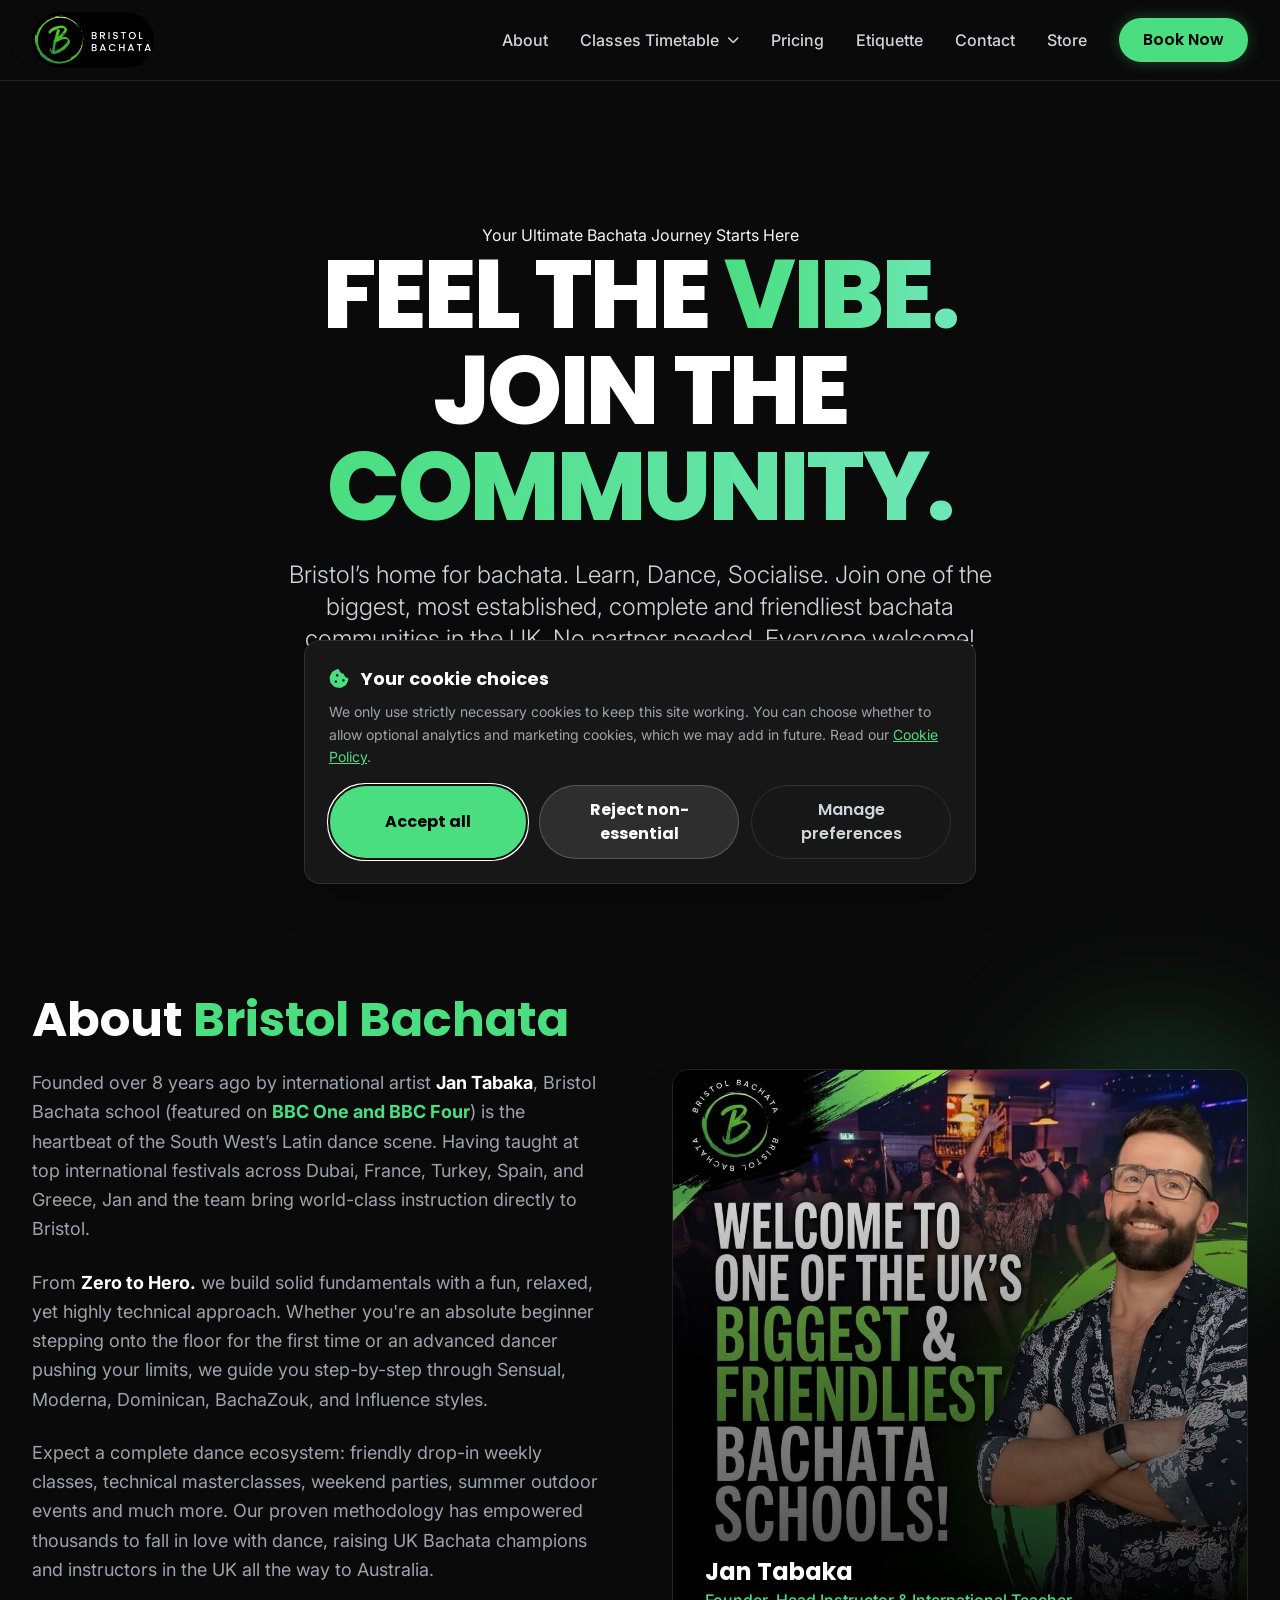
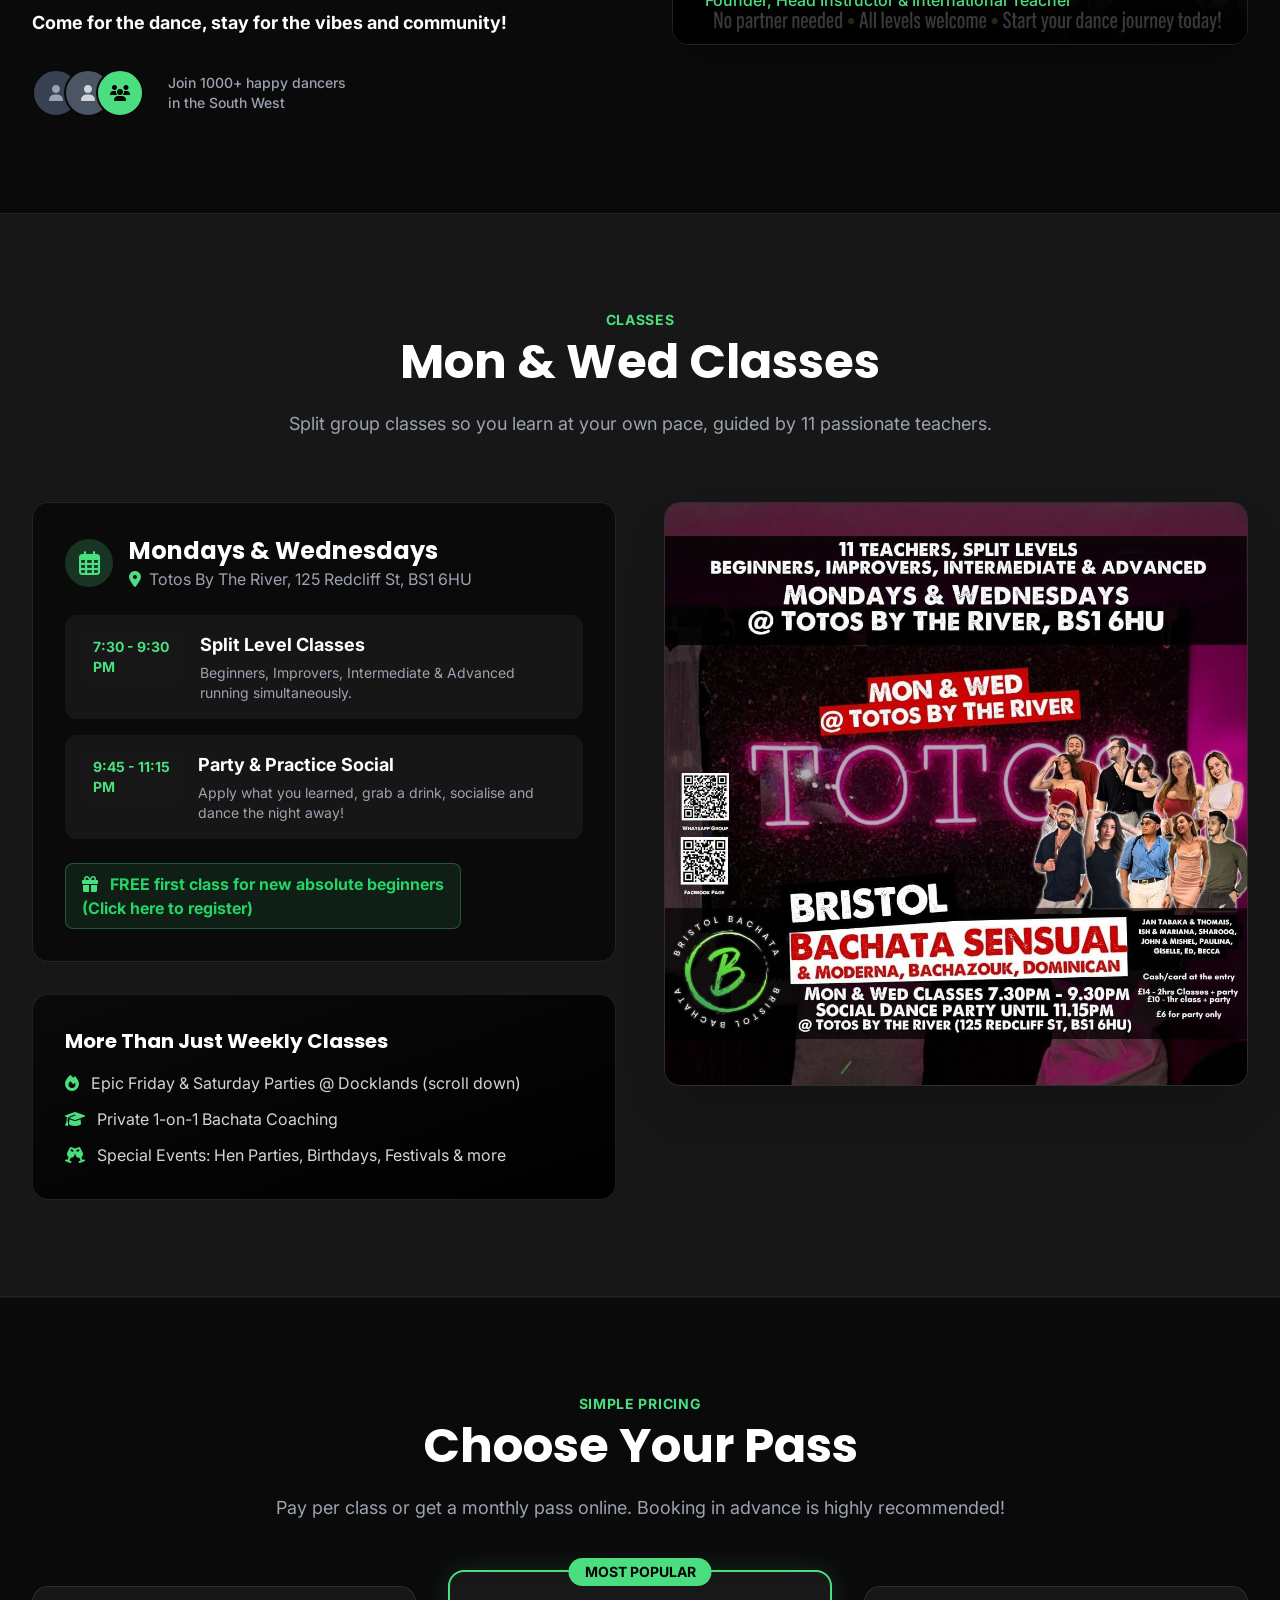
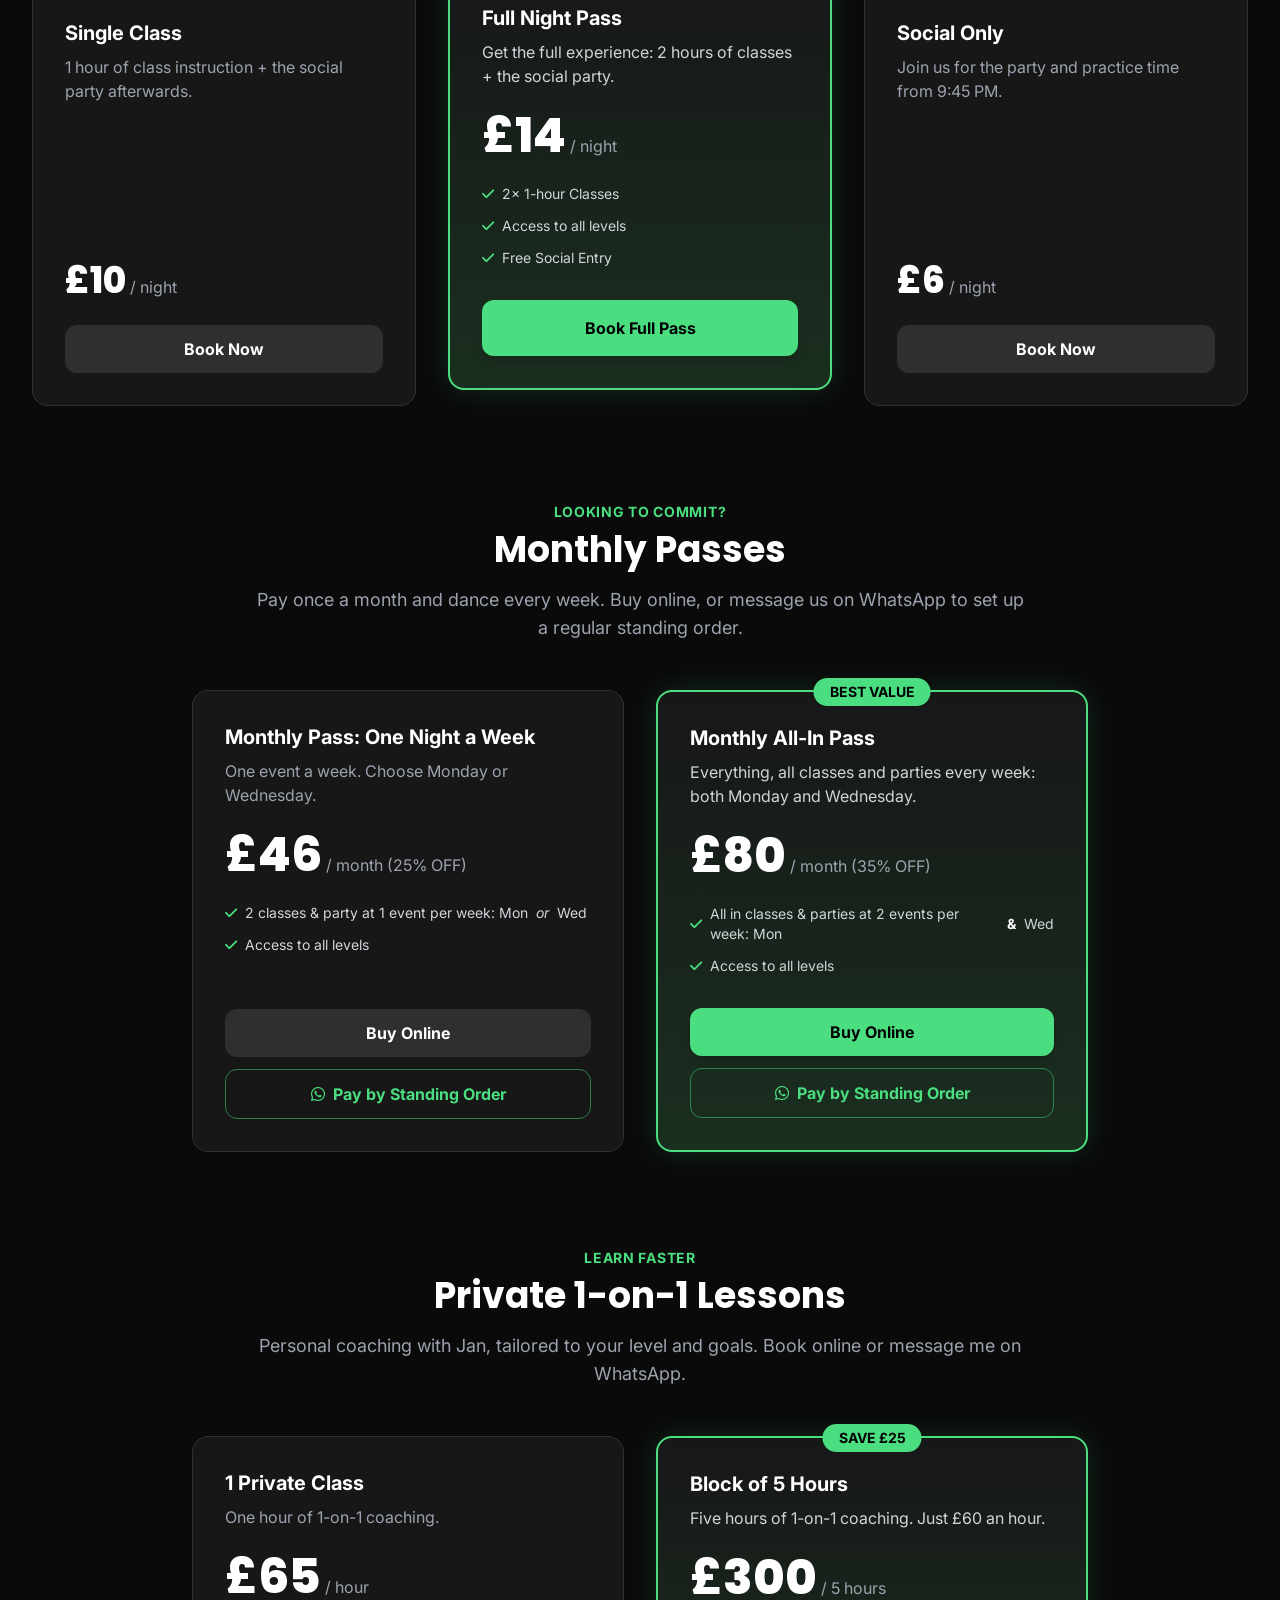
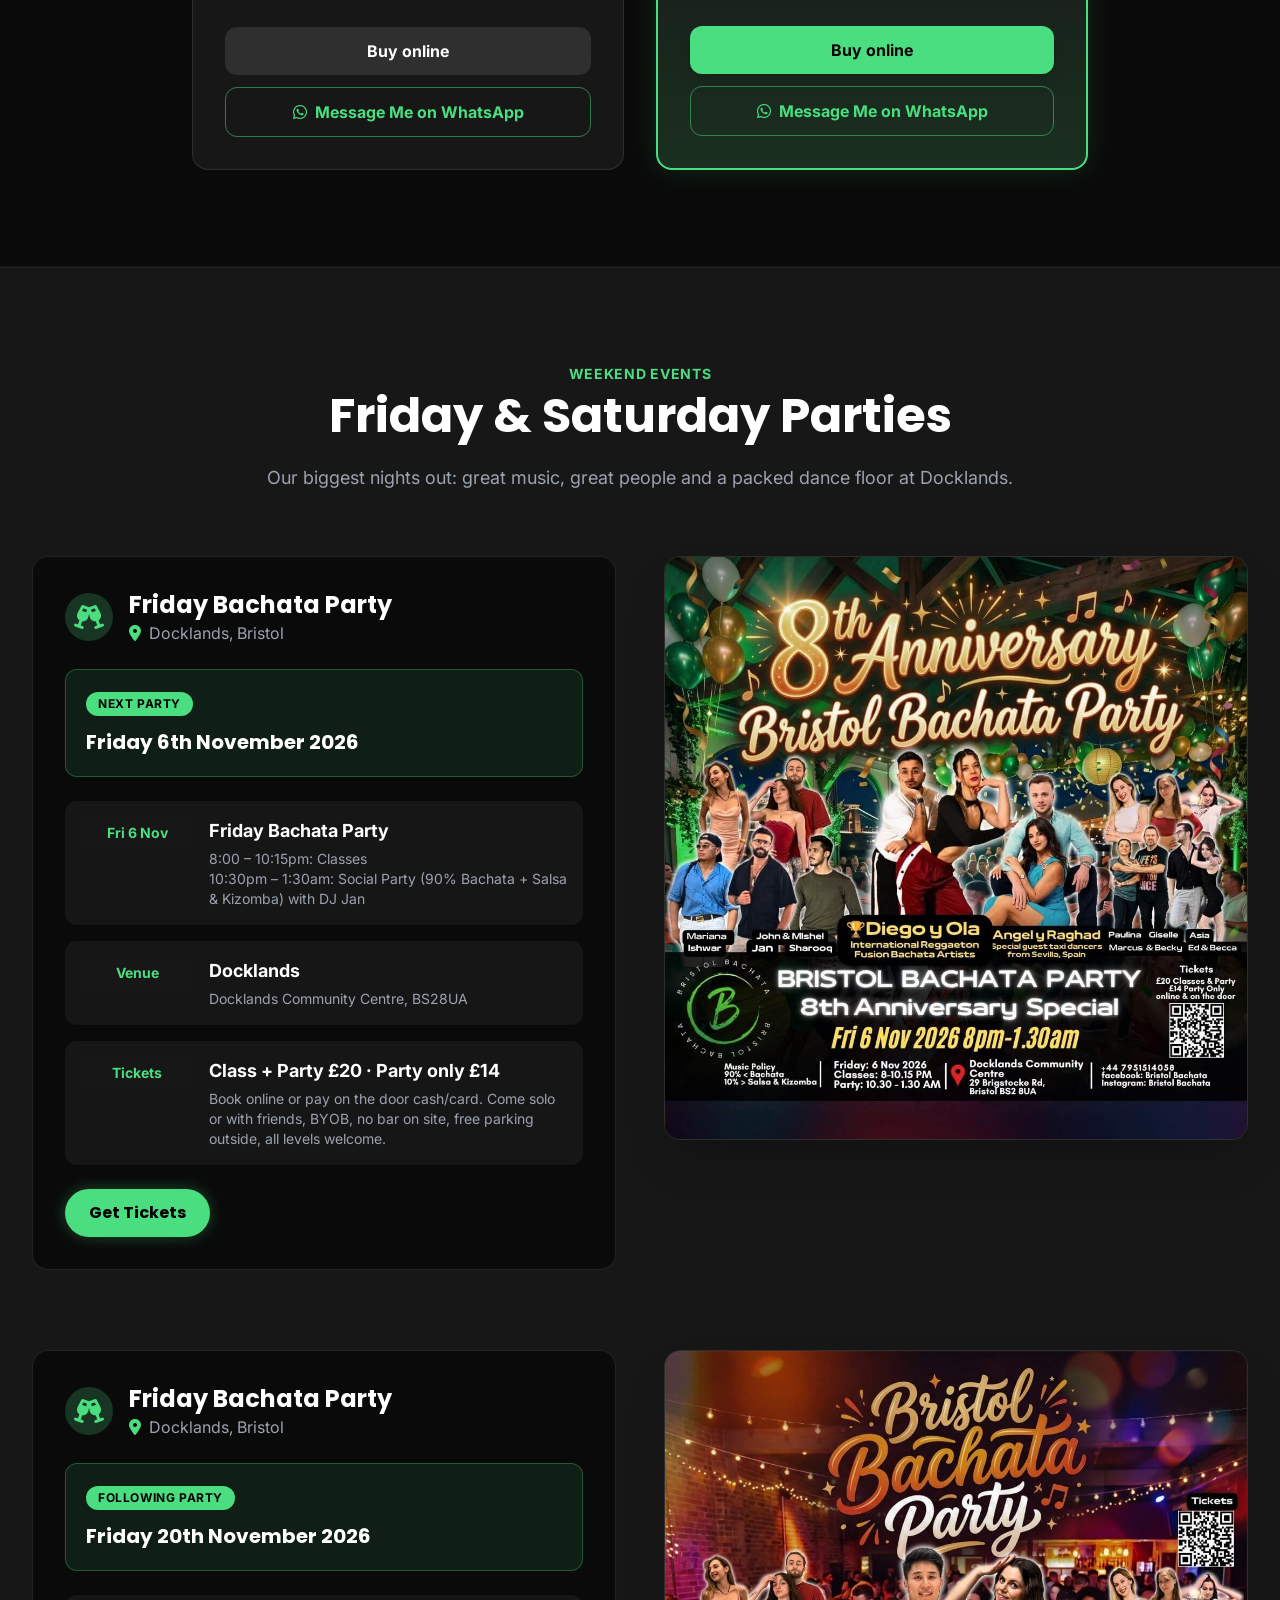
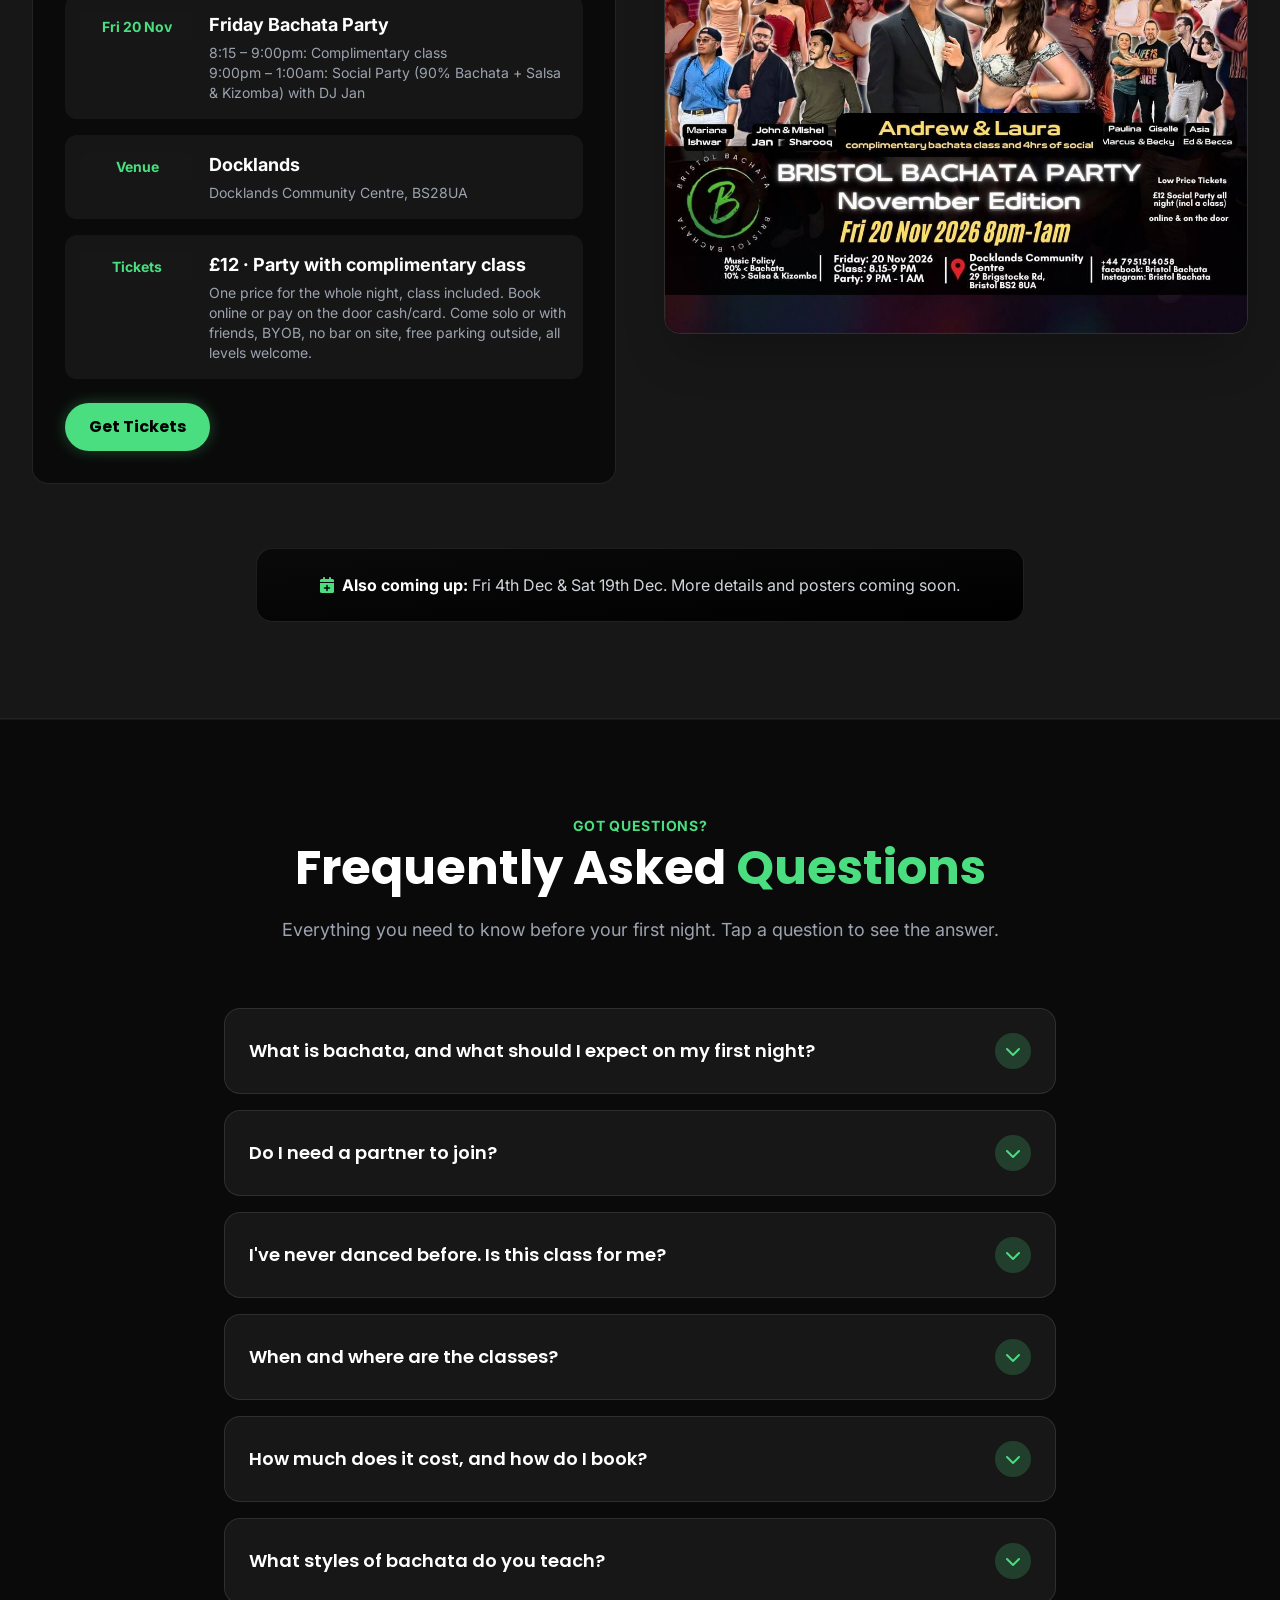
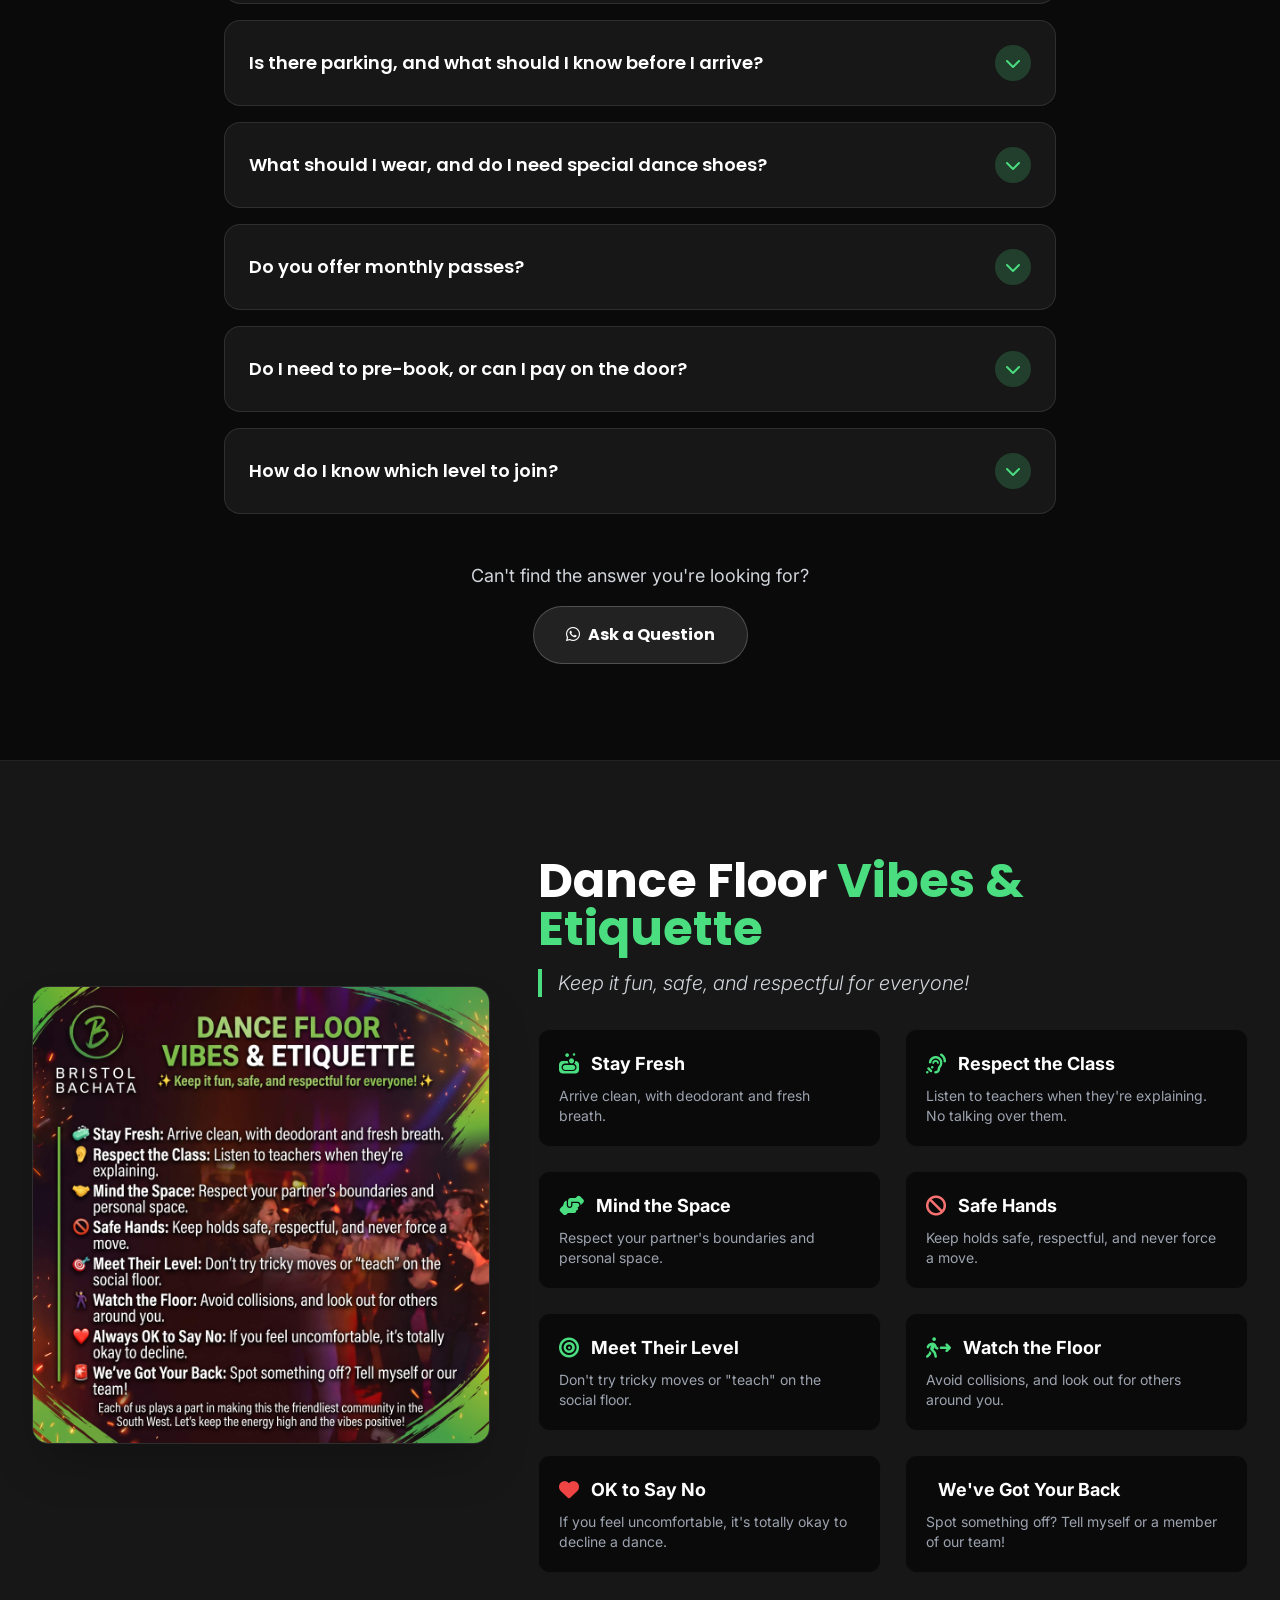
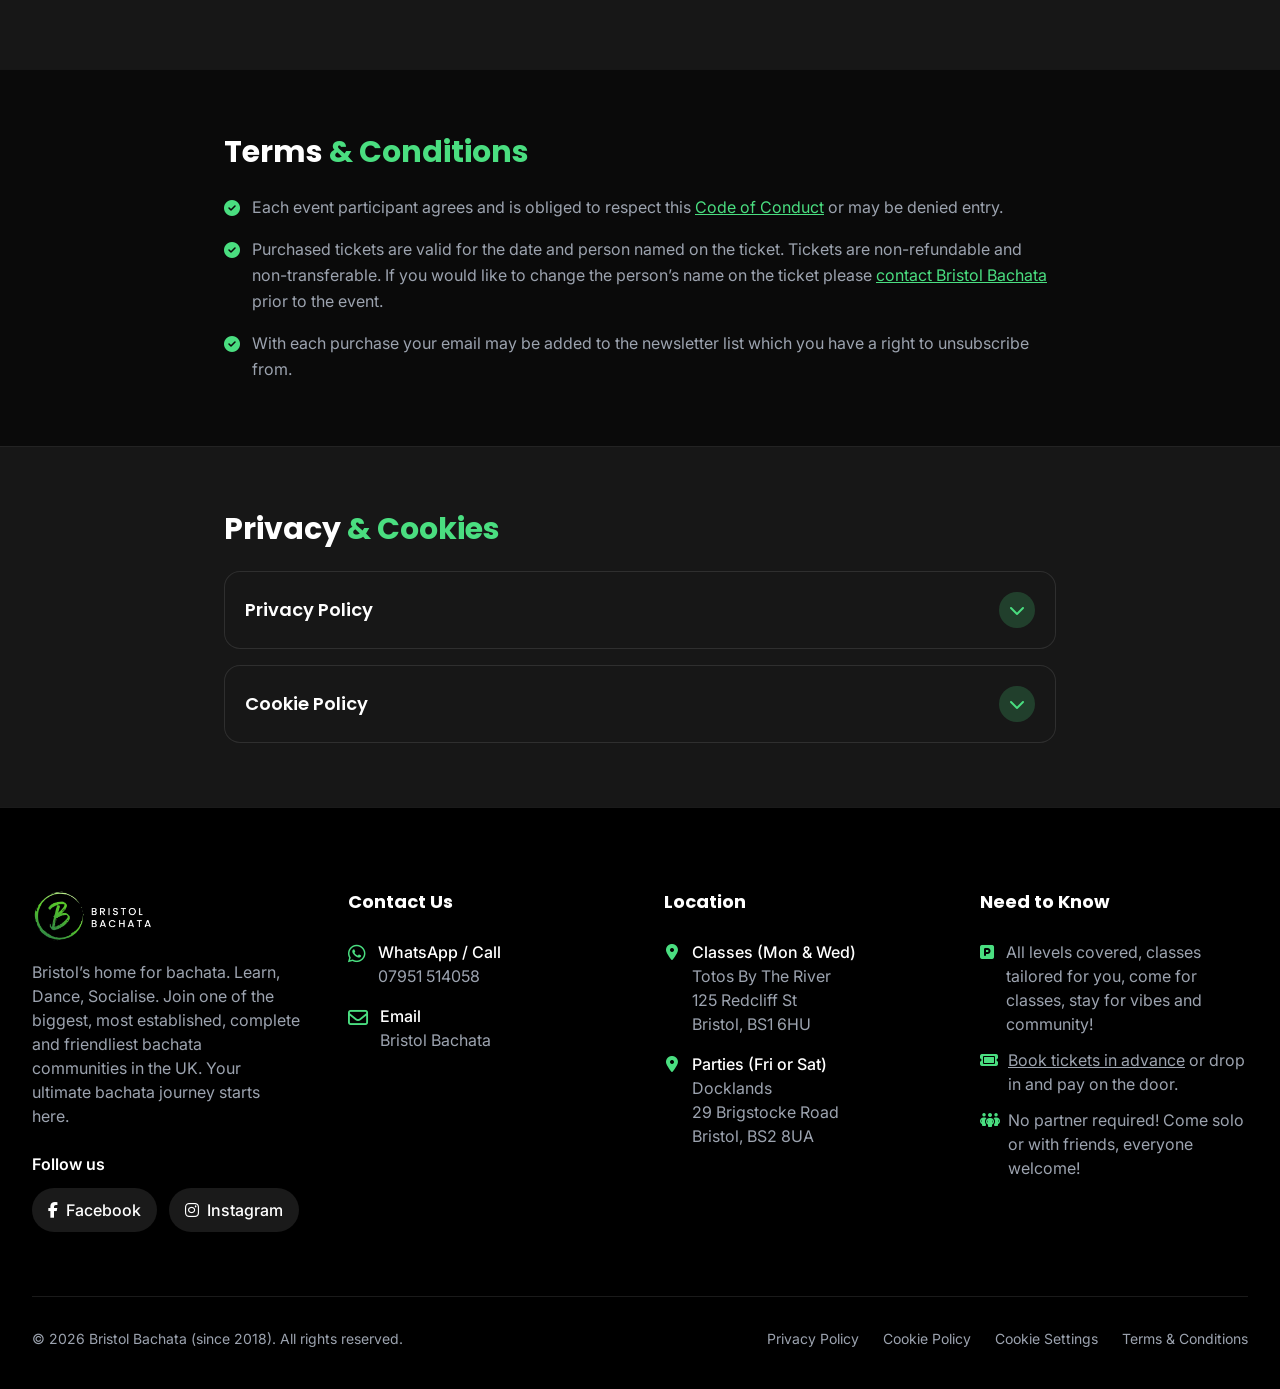
==== index-7.html @ f242d463 "Add files via upload" ====
<!DOCTYPE html>
<html lang="en-GB" class="scroll-smooth">
<head>
    <meta charset="UTF-8">
    <meta name="viewport" content="width=device-width, initial-scale=1.0">
    <title>Bristol Bachata | Bachata Classes & Parties in Bristol</title>
    <meta name="description" content="Bachata classes in Bristol every Monday & Wednesday for all levels, plus Friday & Saturday parties. No partner needed. Free first class for absolute beginners.">
    <meta name="keywords" content="Bristol Bachata, Bachata classes Bristol, dance school, Learn to dance, beginner friendly, Jan Tabaka, sensual bachata, bachazouk, dominican bachata, partner social dancing, salsa, latin dance">
    <meta name="author" content="Bristol Bachata">
    
    <link rel="preconnect" href="https://fonts.googleapis.com">
    <link rel="preconnect" href="https://fonts.gstatic.com" crossorigin>
    <link rel="stylesheet" href="tailwind.css">
    <link rel="stylesheet" href="https://fonts.googleapis.com/css2?family=Inter:wght@300;400;500;600&family=Poppins:wght@500;600;700;800&display=swap" media="print" onload="this.media='all'">
    <link rel="stylesheet" href="https://cdnjs.cloudflare.com/ajax/libs/font-awesome/6.4.0/css/all.min.css" media="print" onload="this.media='all'">
    <noscript>
        <link rel="stylesheet" href="https://fonts.googleapis.com/css2?family=Inter:wght@300;400;500;600&family=Poppins:wght@500;600;700;800&display=swap">
        <link rel="stylesheet" href="https://cdnjs.cloudflare.com/ajax/libs/font-awesome/6.4.0/css/all.min.css">
    </noscript>
    <style>
        body {
            background-color: #0a0a0a;
            color: #f3f4f6;
            overflow-x: hidden;
        }
        /* Prevent sideways scrolling on phones */
          html, body { overflow-x: hidden; max-width: 100%; }
        /* Custom scrollbar */
        ::-webkit-scrollbar { width: 10px; }
        ::-webkit-scrollbar-track { background: #171717; }
        ::-webkit-scrollbar-thumb { background: #4ade80; border-radius: 5px; }
        ::-webkit-scrollbar-thumb:hover { background: #22c55e; }
        
        /* Fade-in Animation Classes */
        .fade-in-section {
            opacity: 0;
            transform: translateY(30px);
            transition: opacity 0.8s ease-out, transform 0.8s ease-out;
            will-change: opacity, visibility;
        }
        .fade-in-section.is-visible {
            opacity: 1;
            transform: none;
        }
                .fade-in-section.is-visible {
            opacity: 1;
            transform: none;
        }

        .schedule-dropdown {
            position: relative;
        }

        .schedule-dropdown > summary {
            list-style: none;
            cursor: pointer;
        }

        .schedule-dropdown > summary::-webkit-details-marker {
            display: none;
        }

        .schedule-submenu {
            position: absolute;
            left: 0;
            top: calc(100% + 0.75rem);
            min-width: 220px;
            background: rgba(17, 24, 39, 0.96);
            border: 1px solid rgba(255,255,255,0.08);
            border-radius: 0.9rem;
            box-shadow: 0 18px 48px rgba(0,0,0,0.35);
            padding: 0.5rem;
            display: grid;
            gap: 0.35rem;
            opacity: 0;
            visibility: hidden;
            transform: translateY(8px);
            transition: all 0.2s ease;
            z-index: 60;
        }

        .schedule-dropdown[open] .schedule-submenu,
        .schedule-dropdown:hover .schedule-submenu,
        .schedule-dropdown:focus-within .schedule-submenu {
            opacity: 1;
            visibility: visible;
            transform: translateY(0);
        }

        .schedule-submenu a {
            display: block;
            background: rgba(255,255,255,0.02);
            color: #d1d5db;
            text-decoration: none;
            border-radius: 0.7rem;
            padding: 0.7rem 0.9rem;
            font-weight: 500;
            transition: background 0.2s ease, color 0.2s ease;
        }

        .schedule-submenu a:hover {
            background: rgba(74, 222, 128, 0.12);
            color: #a7f3d0;
        }

        @media (max-width: 767px) {
            .schedule-dropdown {
                width: 100%;
            }

            .schedule-dropdown > summary {
                width: 100%;
                display: block;
            }

            .schedule-submenu {
                position: static;
                opacity: 1;
                visibility: visible;
                transform: none;
                display: grid;
                margin-top: 0.5rem;
                background: rgba(255,255,255,0.02);
                border: 1px solid rgba(255,255,255,0.06);
                box-shadow: none;
            }
        }
    </style>

    <!-- ===== SEO / SOCIAL / AI-SEARCH ===== -->
    <!-- Domain: bristolbachata.co.uk. If the address ever changes, replace it in this block, in robots.txt and in sitemap.xml -->
    <meta name="robots" content="index, follow, max-image-preview:large, max-snippet:-1">
    <meta name="theme-color" content="#0a0a0a">
    <link rel="canonical" href="https://bristolbachata.co.uk/">
    <link rel="icon" href="logo.jpg">
    <meta property="og:type" content="website">
    <meta property="og:site_name" content="Bristol Bachata">
    <meta property="og:locale" content="en_GB">
    <meta property="og:title" content="Bristol Bachata | Bachata Classes & Parties in Bristol">
    <meta property="og:description" content="Bachata classes every Monday & Wednesday for all levels, plus Friday & Saturday parties. No partner needed. Free first class for absolute beginners.">
    <meta property="og:url" content="https://bristolbachata.co.uk/">
    <meta property="og:image" content="https://bristolbachata.co.uk/main.jpg">
    <meta property="og:image:alt" content="Jan Tabaka, founder of Bristol Bachata">
    <meta name="twitter:card" content="summary_large_image">
    <meta name="twitter:title" content="Bristol Bachata | Bachata Classes & Parties in Bristol">
    <meta name="twitter:description" content="Bachata classes every Monday & Wednesday for all levels, plus Friday & Saturday parties. No partner needed.">
    <meta name="twitter:image" content="https://bristolbachata.co.uk/main.jpg">
    <script type="application/ld+json">
{
  "@context": "https://schema.org",
  "@type": [
    "LocalBusiness",
    "EducationalOrganization"
  ],
  "@id": "https://bristolbachata.co.uk/#business",
  "name": "Bristol Bachata",
  "description": "Bachata dance school and community in Bristol. Weekly Monday and Wednesday split-level classes for all levels, Friday and Saturday parties, private lessons and monthly passes. No partner needed.",
  "url": "https://bristolbachata.co.uk/",
  "logo": "https://bristolbachata.co.uk/logo.jpg",
  "image": [
    "https://bristolbachata.co.uk/main.jpg",
    "https://bristolbachata.co.uk/totosweekly.jpg"
  ],
  "telephone": "+447951514058",
  "priceRange": "££",
  "founder": {
    "@type": "Person",
    "name": "Jan Tabaka"
  },
  "foundingDate": "2018",
  "address": {
    "@type": "PostalAddress",
    "streetAddress": "Totos By The River, 125 Redcliff St",
    "addressLocality": "Bristol",
    "postalCode": "BS1 6HU",
    "addressCountry": "GB"
  },
  "areaServed": {
    "@type": "City",
    "name": "Bristol"
  },
  "openingHoursSpecification": [
    {
      "@type": "OpeningHoursSpecification",
      "dayOfWeek": [
        "Monday",
        "Wednesday"
      ],
      "opens": "19:30",
      "closes": "23:15"
    }
  ],
  "knowsAbout": [
    "Bachata",
    "Sensual bachata",
    "Bachata Moderna",
    "Dominican bachata",
    "Bachazouk"
  ],
  "sameAs": [
    "https://www.facebook.com/bachatabristol/",
    "https://www.instagram.com/bristolbachata/"
  ],
  "makesOffer": [
    {
      "@type": "Offer",
      "name": "Social only",
      "price": "6",
      "priceCurrency": "GBP"
    },
    {
      "@type": "Offer",
      "name": "Single class plus social",
      "price": "10",
      "priceCurrency": "GBP"
    },
    {
      "@type": "Offer",
      "name": "Full night pass (2 classes plus social)",
      "price": "14",
      "priceCurrency": "GBP"
    },
    {
      "@type": "Offer",
      "name": "Monthly pass, one night a week",
      "price": "46",
      "priceCurrency": "GBP"
    },
    {
      "@type": "Offer",
      "name": "Monthly all-in pass, Monday and Wednesday",
      "price": "80",
      "priceCurrency": "GBP"
    },
    {
      "@type": "Offer",
      "name": "Private 1-on-1 class (1 hour)",
      "price": "65",
      "priceCurrency": "GBP"
    },
    {
      "@type": "Offer",
      "name": "Private 1-on-1 block of 5 hours",
      "price": "300",
      "priceCurrency": "GBP"
    }
  ]
}
    </script>
    <script type="application/ld+json">
{
  "@context": "https://schema.org",
  "@type": "FAQPage",
  "mainEntity": [
    {
      "@type": "Question",
      "name": "What is bachata, and what should I expect on my first night?",
      "acceptedAnswer": {
        "@type": "Answer",
        "text": "Bachata is a partner dance that began in the Dominican Republic. It's smooth, romantic and all about connection, danced to music with a steady, easy-to-follow beat. It's one of the most popular Latin dances in the world, and a great one to start with. At Bristol Bachata we teach Sensual, Moderna, Dominican and Bachazouk-influenced styles. Here's how your night will go: Arrive and say hello. Come a few minutes early, and a friendly face will point you to the right group. Class (7:30 to 9:30 PM). Beginners start from the basics: the steps, the rhythm and how to move with a partner. Other levels run alongside at the same time. Party and practice social (9:45 to 11:15 PM). Put what you've learned into practice, grab a drink and enjoy the music. There's no pressure, so dance as much or as little as you like. You don't need any experience, a partner or special clothes. Everyone was a beginner once, and our community loves helping newcomers feel at home."
      }
    },
    {
      "@type": "Question",
      "name": "Do I need a partner to join?",
      "acceptedAnswer": {
        "@type": "Answer",
        "text": "Not at all! Most people come on their own. In class we rotate partners, so you'll dance with lots of different people and meet the community along the way."
      }
    },
    {
      "@type": "Question",
      "name": "I've never danced before. Is this class for me?",
      "acceptedAnswer": {
        "@type": "Answer",
        "text": "Absolutely. We run split-level classes (Beginners, Improvers, Intermediate and Advanced) at the same time, so you learn at your own pace with a teacher guiding your level. Your first class is free if you're an absolute beginner. Just message us on WhatsApp to register."
      }
    },
    {
      "@type": "Question",
      "name": "When and where are the classes?",
      "acceptedAnswer": {
        "@type": "Answer",
        "text": "Classes run every Monday and Wednesday at Toto's By The River, 125 Redcliff St, Bristol, BS1 6HU. Classes are from 7:30 to 9:30 PM, followed by the party and practice social until 11:15 PM. Our Friday and Saturday parties are held at Docklands. Check the schedule above for the next date."
      }
    },
    {
      "@type": "Question",
      "name": "How much does it cost, and how do I book?",
      "acceptedAnswer": {
        "@type": "Answer",
        "text": "A full night (two classes plus the social) is £14, a single class plus the social is £10, and the social only is £6. You can book in advance on our online store, which is highly recommended, where monthly passes are also available. You can also pay at the door by cash or card."
      }
    },
    {
      "@type": "Question",
      "name": "What styles of bachata do you teach?",
      "acceptedAnswer": {
        "@type": "Answer",
        "text": "We specialise in Sensual, Moderna, Dominican and Bachazouk-influenced bachata. Our 11 teachers focus on connection and technique, so you'll build a strong foundation whatever style you end up loving most."
      }
    },
    {
      "@type": "Question",
      "name": "Is there parking, and what should I know before I arrive?",
      "acceptedAnswer": {
        "@type": "Answer",
        "text": "There is free parking after 6 PM on the single yellow lines nearby, spots limited."
      }
    },
    {
      "@type": "Question",
      "name": "What should I wear, and do I need special dance shoes?",
      "acceptedAnswer": {
        "@type": "Answer",
        "text": "No special dance shoes needed! Wear something comfortable that you can move in. For shoes, pick something comfortable with a smooth, flexible sole that lets you pivot and glide easily. Very grippy soles can be hard on your knees and ankles when turning. Some people like to dress up a little for the social, but it's completely up to you."
      }
    },
    {
      "@type": "Question",
      "name": "Do you offer monthly passes?",
      "acceptedAnswer": {
        "@type": "Answer",
        "text": "Yes! If you're ready to commit, monthly passes are available on our online store. They're a great way to keep improving week after week, and you can see the current options and prices there."
      }
    },
    {
      "@type": "Question",
      "name": "Do I need to pre-book, or can I pay on the door?",
      "acceptedAnswer": {
        "@type": "Answer",
        "text": "You can do either. Booking in advance on our online store is highly recommended, as it guarantees your place and makes for a smoother entry. If you decide last minute, you're welcome to turn up and pay at the door by cash or card."
      }
    },
    {
      "@type": "Question",
      "name": "How do I know which level to join?",
      "acceptedAnswer": {
        "@type": "Answer",
        "text": "We teach different levels at the same time: Beginners, Improvers, Intermediate and Advanced. If you've never danced bachata, or only done it a handful of times, start in Beginners. If you're not sure, just ask a teacher when you arrive and we'll point you to the right group. You can always move up as you progress."
      }
    }
  ]
}
    </script>
    <!-- Event data: update (or remove) after each party so it never goes out of date -->
    <script type="application/ld+json">
[
  {
    "@context": "https://schema.org",
    "@type": "DanceEvent",
    "name": "Bristol Bachata Friday Party – 6 November",
    "startDate": "2026-11-06T20:00:00+00:00",
    "endDate": "2026-11-07T01:30:00+00:00",
    "eventStatus": "https://schema.org/EventScheduled",
    "eventAttendanceMode": "https://schema.org/OfflineEventAttendanceMode",
    "description": "Classes 8:00-10:15pm then social party 10:30pm-1:30am, 90% bachata plus salsa and kizomba. No partner needed, all levels welcome.",
    "image": [
      "https://bristolbachata.co.uk/6Nov.jpg"
    ],
    "performer": {
      "@type": "Person",
      "name": "DJ Jan (Jan Tabaka)"
    },
    "location": {
      "@type": "Place",
      "name": "Docklands Community Centre",
      "address": {
        "@type": "PostalAddress",
        "streetAddress": "29 Brigstocke Road",
        "addressLocality": "Bristol",
        "postalCode": "BS2 8UA",
        "addressCountry": "GB"
      }
    },
    "organizer": {
      "@type": "Organization",
      "name": "Bristol Bachata",
      "url": "https://bristolbachata.co.uk/"
    },
    "offers": [
      {
        "@type": "Offer",
        "name": "Class + Party",
        "price": "20",
        "priceCurrency": "GBP",
        "validFrom": "2026-10-18T00:00:00+01:00",
        "url": "https://bristolbachata.sumupstore.com",
        "availability": "https://schema.org/InStock"
      },
      {
        "@type": "Offer",
        "name": "Party only",
        "price": "14",
        "priceCurrency": "GBP",
        "validFrom": "2026-10-18T00:00:00+01:00",
        "url": "https://bristolbachata.sumupstore.com",
        "availability": "https://schema.org/InStock"
      }
    ]
  },
  {
    "@context": "https://schema.org",
    "@type": "DanceEvent",
    "name": "Bristol Bachata Friday Party – 20 November",
    "startDate": "2026-11-20T20:15:00+00:00",
    "endDate": "2026-11-21T01:00:00+00:00",
    "eventStatus": "https://schema.org/EventScheduled",
    "eventAttendanceMode": "https://schema.org/OfflineEventAttendanceMode",
    "description": "Complimentary class 8:15-9pm then social party 9pm-1am, 90% bachata plus salsa and kizomba. No partner needed, all levels welcome.",
    "image": [
      "https://bristolbachata.co.uk/20nov.jpg"
    ],
    "performer": {
      "@type": "Person",
      "name": "DJ Jan (Jan Tabaka)"
    },
    "location": {
      "@type": "Place",
      "name": "Docklands Community Centre",
      "address": {
        "@type": "PostalAddress",
        "streetAddress": "29 Brigstocke Road",
        "addressLocality": "Bristol",
        "postalCode": "BS2 8UA",
        "addressCountry": "GB"
      }
    },
    "organizer": {
      "@type": "Organization",
      "name": "Bristol Bachata",
      "url": "https://bristolbachata.co.uk/"
    },
    "offers": {
      "@type": "Offer",
      "name": "Party with complimentary class",
      "price": "12",
      "priceCurrency": "GBP",
      "validFrom": "2026-10-18T00:00:00+01:00",
      "url": "https://bristolbachata.sumupstore.com",
      "availability": "https://schema.org/InStock"
    }
  }
]
    </script>
</head>
<body class="antialiased selection:bg-bbGreen selection:text-black">

    <header class="fixed w-full top-0 z-50 bg-bbDark/90 backdrop-blur-md border-b border-white/10 transition-all duration-300">
        <div class="max-w-7xl mx-auto px-4 sm:px-6 lg:px-8">
            <div class="flex justify-between items-center h-20">
                <div class="flex-shrink-0 flex items-center">
    <a href="#" class="flex items-center gap-3 font-heading text-2xl font-bold tracking-tighter text-white">
        <img src="logo.jpg" alt="Bristol Bachata logo" width="122" height="56" class="h-14 w-30 object-contain rounded-full" onerror="this.style.display='Bristol Bachata'">
    </a>
               </div>
                
                <!-- Desktop Menu -->
                <nav class="hidden md:flex space-x-8 items-center">
                    <a href="#about" class="text-gray-300 hover:text-bbGreen transition-colors font-medium">About</a>
                    
                    <details class="schedule-dropdown inline-block">
                        <summary class="text-gray-300 hover:text-bbGreen transition-colors font-medium flex items-center gap-2 px-1 py-2 rounded-md">
                            Classes Timetable
                            <i class="fa-solid fa-chevron-down text-xs"></i>
                        </summary>
                        <div class="schedule-submenu">
                            <a href="#classes">Mon &amp; Wed Classes</a>
                            <a href="#parties">Weekend Events</a>
                        </div>
                    </details>
                    <a href="#pricing" class="text-gray-300 hover:text-bbGreen transition-colors font-medium">Pricing</a>
                    <a href="#etiquette" class="text-gray-300 hover:text-bbGreen transition-colors font-medium">Etiquette</a>
                    <a href="#contact" class="text-gray-300 hover:text-bbGreen transition-colors font-medium">Contact</a>
                    <a href="https://bristolbachata.sumupstore.com" target="_blank" rel="noopener noreferrer" class="text-gray-300 hover:text-bbGreen transition-colors font-medium">Store</a>
                    <a href="https://bristolbachata.sumupstore.com" target="_blank" rel="noopener noreferrer" class="bg-bbGreen text-black hover:bg-bbGreenHover px-6 py-2.5 rounded-full font-heading font-semibold transition-all transform hover:scale-105 shadow-[0_0_15px_rgba(74,222,128,0.3)]">
                        Book Now
                    </a>
                </nav>

                <!-- Mobile menu button -->
                <div class="md:hidden flex items-center">
                    <button id="mobile-menu-btn" aria-label="Open menu" class="text-gray-300 hover:text-white focus:outline-none p-2">
                        <i class="fa-solid fa-bars text-2xl"></i>
                    </button>
                </div>
            </div>
        </div>

        <!-- Mobile Menu -->
        <div id="mobile-menu" class="hidden md:hidden bg-bbCard border-b border-white/10">
            <div class="px-2 pt-2 pb-4 space-y-1 sm:px-3 flex flex-col">
                <a href="#about" class="block px-3 py-2 text-base font-medium text-gray-300 hover:text-bbGreen">About</a>

                <details class="schedule-dropdown w-full">
                    <summary class="block px-3 py-2 text-base font-medium text-gray-300 hover:text-bbGreen cursor-pointer flex items-center justify-between">
                        <span>Classes Timetable</span>
                        <i class="fa-solid fa-chevron-down text-xs"></i>
                    </summary>
                    <div class="schedule-submenu">
                        <a href="#classes">Mon &amp; Wed Classes</a>
                        <a href="#parties">Weekend Events</a>
                    </div>
                </details>

                <a href="#pricing" class="block px-3 py-2 text-base font-medium text-gray-300 hover:text-bbGreen">Pricing</a>
                <a href="#etiquette" class="block px-3 py-2 text-base font-medium text-gray-300 hover:text-bbGreen">Etiquette</a>
                <a href="#contact" class="block px-3 py-2 text-base font-medium text-gray-300 hover:text-bbGreen">Contact</a>
                <a href="https://bristolbachata.sumupstore.com" target="_blank" rel="noopener noreferrer" class="block px-3 py-2 text-base font-medium text-gray-300 hover:text-bbGreen">Store</a>
                <a href="https://bristolbachata.sumupstore.com" target="_blank" class="block px-3 py-2 mt-2 text-center text-base font-heading font-bold bg-bbGreen text-black rounded-lg">Book Now</a>
            </div>
        </div>
    </header>

    <main>

        <section id="hero" class="relative h-screen flex items-center justify-center pt-20 bg-bbDark">
            <!-- Background Video -->
            <div class="absolute inset-0 z-0 overflow-hidden">
                <video id="hero-video" class="w-full h-full object-cover opacity-90" style="opacity:0;transition:opacity 1.2s ease" muted loop playsinline preload="none" aria-hidden="true" data-src="hero-video.mp4">
                </video>
                <div class="absolute inset-0 bg-gradient-to-b from-bbDark/80 via-bbDark/60 to-bbDark"></div>
            </div>

            <!-- Hero Content -->
            <div class="relative z-10 text-center px-4 max-w-5xl mx-auto>
                <span class="inline-block py-1 px-3 rounded-full bg-bbGreen/20 text-bbGreen font-semibold text-sm tracking-wider uppercase mb-6 border border-bbGreen/30 shadow-[0_0_10px_rgba(74,222,128,0.2)]">
                    Your Ultimate Bachata Journey Starts Here
                </span>
                <h1 class="font-heading text-5xl md:text-7xl lg:text-8xl font-extrabold text-white leading-tight mb-6 tracking-tight">
                    FEEL THE <span class="text-transparent bg-clip-text bg-gradient-to-r from-bbGreen to-emerald-300">VIBE.</span><br>
                    JOIN THE <span class="text-transparent bg-clip-text bg-gradient-to-r from-bbGreen to-emerald-300">COMMUNITY.</span>
                </h1>
                <p class="text-lg md:text-2xl text-gray-300 mb-10 max-w-3xl mx-auto font-light">
                    Bristol’s home for bachata. Learn, Dance, Socialise. Join one of the biggest, most established, complete and friendliest bachata communities in the UK. No partner needed. Everyone welcome!
                </p>
                <div class="flex flex-col sm:flex-row justify-center gap-4">
                    <a href="https://bristolbachata.sumupstore.com" class="bg-bbGreen text-black hover:bg-bbGreenHover px-8 py-4 rounded-full font-heading font-bold text-lg transition-all transform hover:-translate-y-1 shadow-[0_10px_20px_rgba(74,222,128,0.3)]">
                        Book Classes & Tickets
                    </a>
                    <a href="#classes" class="bg-white/10 text-white hover:bg-white/20 border border-white/20 px-8 py-4 rounded-full font-heading font-bold text-lg transition-all backdrop-blur-sm">
                        View Schedule
                    </a>
                </div>
            </div>
        </section>


        
        <section id="about" class="py-24 bg-bbDark overflow-hidden">
            <div class="max-w-7xl mx-auto px-4 sm:px-6 lg:px-8">
                <div class="grid grid-cols-1 lg:grid-cols-2 gap-16 items-center">
                    <div class="fade-in-section">
                        <h2 class="font-heading text-4xl md:text-5xl font-bold text-white mb-6">
                            About <span class="text-bbGreen">Bristol Bachata</span>
                        </h2>
                        <div class="space-y-6 text-gray-400 text-lg leading-relaxed">
                            <p>
                                Founded over 8 years ago by international artist <strong class="text-white">Jan Tabaka</strong>, Bristol Bachata school (featured on <strong class="text-bbGreen">BBC One and BBC Four</strong>) is the heartbeat of the South West’s Latin dance scene. Having taught at top international festivals across Dubai, France, Turkey, Spain, and Greece, Jan and the team bring world-class instruction directly to Bristol.
                            </p>
                            <p>
                               From <strong class="text-white">Zero to Hero.</strong> we build solid fundamentals with a fun, relaxed, yet highly technical approach. Whether you're an absolute beginner stepping onto the floor for the first time or an advanced dancer pushing your limits, we guide you step-by-step through Sensual, Moderna, Dominican, BachaZouk, and Influence styles.
                            </p>
                            <p>
                               Expect a complete dance ecosystem: friendly drop-in weekly classes, technical masterclasses, weekend parties, summer outdoor events and much more. Our proven methodology has empowered thousands to fall in love with dance, raising UK Bachata champions and instructors in the UK all the way to Australia.
                            </p>
                            <p> 
                                <strong class="text-white">Come for the dance, stay for the vibes and community!</strong>
                            </p>
                        </div>
                        <div class="mt-8 flex items-center gap-6">
                            <div class="flex -space-x-4">
                                <!-- Decorative community avatars -->
                                <div class="w-12 h-12 rounded-full bg-gray-700 border-2 border-bbDark flex items-center justify-center"><i class="fa-solid fa-user text-gray-400"></i></div>
                                <div class="w-12 h-12 rounded-full bg-gray-600 border-2 border-bbDark flex items-center justify-center"><i class="fa-solid fa-user text-gray-300"></i></div>
                                <div class="w-12 h-12 rounded-full bg-bbGreen border-2 border-bbDark flex items-center justify-center"><i class="fa-solid fa-users text-black"></i></div>
                            </div>
                            <p class="text-sm text-gray-400 font-medium">Join 1000+ happy dancers<br>in the South West</p>
                        </div>
                    </div>
                    <div class="fade-in-section relative">
                        <!-- Image Container with decorative elements -->
                        <div class="relative rounded-2xl overflow-hidden border border-white/10 shadow-2xl">
                            <img src="main.jpg" alt="Jan Tabaka, founder and head instructor of Bristol Bachata" loading="lazy" decoding="async" class="w-full h-auto object-cover" onerror="this.src='https://placehold.co/800x800/171717/4ade80?text=Jan+Tabaka'">
                            <div class="absolute inset-0 bg-gradient-to-t from-black/80 to-transparent flex flex-col justify-end p-8">
                                <h3 class="text-2xl font-bold font-heading text-white">Jan Tabaka</h3>
                                <p class="text-bbGreen font-medium">Founder, Head Instructor & International Teacher</p>
                            </div>
                        </div>
                        <!-- Decorative background blob -->
                        <div class="absolute -top-10 -right-10 w-64 h-64 bg-bbGreen/20 rounded-full blur-3xl -z-10"></div>
                    </div>
                </div>
            </div>
        </section>

     <section id="classes" class="py-24 bg-bbCard border-y border-white/5 relative overflow-hidden">
            <!-- Decorative background blob -->
            <div class="absolute top-1/2 left-0 w-96 h-96 bg-bbGreen/10 rounded-full blur-3xl -z-10 transform -translate-y-1/2 -translate-x-1/2"></div>
            
            <div class="max-w-7xl mx-auto px-4 sm:px-6 lg:px-8">
                <div class="text-center max-w-3xl mx-auto mb-16 fade-in-section">
                    <span class="text-bbGreen font-bold tracking-wider uppercase text-sm mb-2 block">Classes</span>
                    <h2 class="font-heading text-4xl md:text-5xl font-bold text-white mb-6">Mon & Wed Classes</h2>
                    <p class="text-gray-400 text-lg">Split group classes so you learn at your own pace, guided by 11 passionate teachers.</p>
                </div>

                <div class="grid grid-cols-1 lg:grid-cols-2 gap-12 items-start">
                    <!-- Schedule Info -->
                    <div class="space-y-8 fade-in-section">
                        <div class="bg-bbDark p-8 rounded-2xl border border-white/10 hover:border-bbGreen/50 transition-colors">
                            <div class="flex items-center gap-4 mb-4">
                                <div class="w-12 h-12 rounded-full bg-bbGreen/20 flex items-center justify-center text-bbGreen">
                                    <i class="fa-regular fa-calendar-days text-2xl"></i>
                                </div>
                                <div>
                                    <h3 class="text-2xl font-heading font-bold text-white">Mondays & Wednesdays</h3>
                                    <p class="text-gray-400"><i class="fa-solid fa-location-dot mr-2 text-bbGreen"></i>Totos By The River, 125 Redcliff St, BS1 6HU</p>
                                </div>
                            </div>
                            <ul class="space-y-4 mt-6">
                                <li class="flex items-start gap-4 p-4 rounded-xl bg-white/5">
                                    <div class="bg-bbCard text-bbGreen font-bold px-3 py-1 rounded text-sm mt-0.5">7:30 - 9:30 PM</div>
                                    <div>
                                        <h4 class="text-lg font-bold text-white">Split Level Classes</h4>
                                        <p class="text-gray-400 text-sm mt-1">Beginners, Improvers, Intermediate & Advanced running simultaneously.</p>
                                    </div>
                                </li>
                                <li class="flex items-start gap-4 p-4 rounded-xl bg-white/5">
                                    <div class="bg-bbCard text-bbGreen font-bold px-3 py-1 rounded text-sm mt-0.5">9:45 - 11:15 PM</div>
                                    <div>
                                        <h4 class="text-lg font-bold text-white">Party & Practice Social</h4>
                                        <p class="text-gray-400 text-sm mt-1">Apply what you learned, grab a drink, socialise and dance the night away!</p>
                                    </div>
                                </li>
                            </ul>
                            <div class="mt-6 inline-block bg-bbGreen/10 border border-bbGreen/30 text-bbGreen px-4 py-2 rounded-lg font-medium">
                                <i class="fa-solid fa-gift mr-2"></i><a href="https://wa.me/447951514058?text=Hi%20Jan!%20I%20would%20like%20to%20register%20for%20my%20free%20first%20bachata%20class%20as%20an%20absolute%20beginner." 
                                target="_blank" style="color: #25D366; font-weight: bold; text-decoration: none;"> FREE first class for new absolute beginners 
                                    <p>(Click here to register)</p> </a>
                            </div>
                        </div>

                        <div class="bg-gradient-to-br from-bbDark to-black p-8 rounded-2xl border border-white/10">
                            <h3 class="text-xl font-heading font-bold text-white mb-4">More Than Just Weekly Classes</h3>
                            <ul class="space-y-3 text-gray-300">
                                <li class="flex items-center gap-3"><i class="fa-solid fa-fire text-bbGreen"></i> Epic Friday & Saturday Parties @ Docklands (scroll down)</li>
                                <li class="flex items-center gap-3"><i class="fa-solid fa-graduation-cap text-bbGreen"></i> Private 1-on-1 Bachata Coaching</li>
                                <li class="flex items-center gap-3"><i class="fa-solid fa-champagne-glasses text-bbGreen"></i> Special Events: Hen Parties, Birthdays, Festivals & more</li>
                            </ul>
                        </div>
                    </div>

                    <!-- Image / All Levels graphic -->
                    <div class="fade-in-section">
                        <img src="totosweekly.jpg" alt="Bristol Bachata weekly classes poster: Mondays and Wednesdays at Totos By The River, 125 Redcliff St, Bristol" loading="lazy" decoding="async" class="w-full h-auto rounded-2xl border border-white/10 shadow-2xl" onerror="this.src='https://placehold.co/800x1000/171717/4ade80?text=All+Levels+Welcome'">
                    </div>
                </div>
            </div>
        </section>

<!-- Scroll Animation Script (Add this just above your closing -->
<script>
    function reveal() {
        var reveals = document.querySelectorAll(".reveal");
        for (var i = 0; i < reveals.length; i++) {
            var windowHeight = window.innerHeight;
            var elementTop = reveals[i].getBoundingClientRect().top;
            var elementVisible = 100;
            if (elementTop < windowHeight - elementVisible) {
                reveals[i].classList.add("active");
            }
        }
    }
    window.addEventListener("scroll", reveal);
    reveal(); // Trigger once on load
</script>
        

       <section id="pricing" class="py-24 bg-bbDark border-y border-white/5">
            <div class="max-w-7xl mx-auto px-4 sm:px-6 lg:px-8">
                <div class="text-center max-w-3xl mx-auto mb-16 fade-in-section">
                    <span class="text-bbGreen font-bold tracking-wider uppercase text-sm mb-2 block">Simple Pricing</span>
                    <h2 class="font-heading text-4xl md:text-5xl font-bold text-white mb-6">Choose Your Pass</h2>
                    <p class="text-gray-400 text-lg">Pay per class or get a monthly pass online. Booking in advance is highly recommended!</p>
                </div>

                <div class="grid grid-cols-1 md:grid-cols-3 gap-8 fade-in-section">
                    <!-- Pricing Card 1 -->
                    <div class="bg-bbCard p-8 rounded-2xl border border-white/10 flex flex-col hover:-translate-y-2 transition-transform duration-300">
                        <h3 class="text-xl font-bold text-white mb-2">Single Class</h3>
                        <p class="text-gray-400 mb-6 flex-grow">1 hour of class instruction + the social party afterwards.</p>
                        <div class="mb-6">
                            <span class="text-4xl font-heading font-extrabold text-white">£10</span>
                            <span class="text-gray-400">/ night</span>
                        </div>
                        <a href="https://bristolbachata.sumupstore.com/product/mon-or-wed-1-class" class="w-full block text-center bg-white/10 hover:bg-white/20 text-white font-bold py-3 rounded-xl transition-colors mt-auto">Book Now</a>
                    </div>

                    <!-- Pricing Card 2 (Highlighted) -->
                    <div class="bg-gradient-to-b from-bbCard to-[#1a2f20] p-8 rounded-2xl border-2 border-bbGreen shadow-[0_0_30px_rgba(74,222,128,0.15)] flex flex-col transform md:-translate-y-4 relative">
                        <div class="absolute top-0 left-1/2 transform -translate-x-1/2 -translate-y-1/2 bg-bbGreen text-black font-bold px-4 py-1 rounded-full text-sm">
                            MOST POPULAR
                        </div>
                        <h3 class="text-xl font-bold text-white mb-2">Full Night Pass</h3>
                        <p class="text-gray-300 mb-6 flex-grow">Get the full experience: 2 hours of classes + the social party.</p>
                        <div class="mb-6">
                            <span class="text-5xl font-heading font-extrabold text-white">£14</span>
                            <span class="text-gray-400">/ night</span>
                        </div>
                        <ul class="space-y-3 mb-8 text-gray-300 text-sm">
                            <li class="flex items-center gap-2"><i class="fa-solid fa-check text-bbGreen"></i> 2x 1-hour Classes</li>
                            <li class="flex items-center gap-2"><i class="fa-solid fa-check text-bbGreen"></i> Access to all levels</li>
                            <li class="flex items-center gap-2"><i class="fa-solid fa-check text-bbGreen"></i> Free Social Entry</li>
                        </ul>
                        <a href="https://bristolbachata.sumupstore.com/product/mon-or-wed-2-classes" class="w-full block text-center bg-bbGreen hover:bg-bbGreenHover text-black font-bold py-4 rounded-xl transition-colors shadow-lg mt-auto">Book Full Pass</a>
                    </div>

                    <!-- Pricing Card 3 -->
                    <div class="bg-bbCard p-8 rounded-2xl border border-white/10 flex flex-col hover:-translate-y-2 transition-transform duration-300">
                        <h3 class="text-xl font-bold text-white mb-2">Social Only</h3>
                        <p class="text-gray-400 mb-6 flex-grow">Join us for the party and practice time from 9:45 PM.</p>
                        <div class="mb-6">
                            <span class="text-4xl font-heading font-extrabold text-white">£6</span>
                            <span class="text-gray-400">/ night</span>
                        </div>
                        <a href="https://bristolbachata.sumupstore.com/product/mon-or-wed-party-only" class="w-full block text-center bg-white/10 hover:bg-white/20 text-white font-bold py-3 rounded-xl transition-colors">Book Now</a>
                    </div>
                </div>
                
                   <!-- ===================== MONTHLY PASSES ===================== -->
                <div class="mt-24 text-center max-w-3xl mx-auto mb-12 fade-in-section">
                    <span class="text-bbGreen font-bold tracking-wider uppercase text-sm mb-2 block">Looking to commit?</span>
                    <h3 class="font-heading text-3xl md:text-4xl font-bold text-white mb-4">Monthly Passes</h3>
                    <p class="text-gray-400 text-lg">Pay once a month and dance every week. Buy online, or message us on WhatsApp to set up a regular standing order.</p>
                </div>
 
                <div class="grid grid-cols-1 md:grid-cols-2 gap-8 max-w-4xl mx-auto fade-in-section">
                    <!-- Monthly: one night a week -->
                    <div class="bg-bbCard p-8 rounded-2xl border border-white/10 flex flex-col hover:-translate-y-2 transition-transform duration-300">
                        <h4 class="text-xl font-bold text-white mb-2">Monthly Pass: One Night a Week</h4>
                        <p class="text-gray-400 mb-6">One event a week. Choose Monday or Wednesday.</p>
                        <div class="mb-6">
                            <span class="text-5xl font-heading font-extrabold text-white">£46</span>
                            <span class="text-gray-400">/ month (25% OFF)</span>
                        </div>
                        <ul class="space-y-3 mb-8 text-gray-300 text-sm">
                            <li class="flex items-center gap-2"><i class="fa-solid fa-check text-bbGreen"></i> 2 classes & party at 1 event per week: Mon <em>or</em> Wed</li>
                            <li class="flex items-center gap-2"><i class="fa-solid fa-check text-bbGreen"></i> Access to all levels</li>
                        </ul>
                        <div class="mt-auto space-y-3">
                            <a href="https://bristolbachata.sumupstore.com/product/bristol-bachata-monthly-pass-mon-or-wed-1day-wk-silver-25-off" target="_blank" rel="noopener noreferrer" class="w-full block text-center bg-white/10 hover:bg-white/20 text-white font-bold py-3 rounded-xl transition-colors">Buy Online</a>
                            <a href="https://wa.me/447951514058?text=Hi%20Jan!%20I%27d%20like%20to%20set%20up%20a%20standing%20order%20for%20the%20%C2%A346%20a%20month%20Monthly%20Pass%20(one%20night%20a%20week)." target="_blank" rel="noopener noreferrer" class="w-full block text-center border border-bbGreen/50 text-bbGreen hover:bg-bbGreen hover:text-black font-bold py-3 rounded-xl transition-colors"><i class="fa-brands fa-whatsapp mr-2"></i>Pay by Standing Order</a>
                        </div>
                    </div>
 
                    <!-- Monthly: all inclusive -->
                    <div class="bg-gradient-to-b from-bbCard to-[#1a2f20] p-8 rounded-2xl border-2 border-bbGreen shadow-[0_0_30px_rgba(74,222,128,0.15)] flex flex-col relative hover:-translate-y-2 transition-transform duration-300">
                        <div class="absolute top-0 left-1/2 transform -translate-x-1/2 -translate-y-1/2 bg-bbGreen text-black font-bold px-4 py-1 rounded-full text-sm">
                            BEST VALUE
                        </div>
                        <h4 class="text-xl font-bold text-white mb-2">Monthly All-In Pass</h4>
                        <p class="text-gray-300 mb-6">Everything, all classes and parties every week: both Monday and Wednesday.</p>
                        <div class="mb-6">
                            <span class="text-5xl font-heading font-extrabold text-white">£80</span>
                            <span class="text-gray-400">/ month (35% OFF)</span>
                        </div>
                        <ul class="space-y-3 mb-8 text-gray-300 text-sm">
                            <li class="flex items-center gap-2"><i class="fa-solid fa-check text-bbGreen"></i> All in classes & parties at 2 events per week: Mon <strong class="text-white">&amp;</strong> Wed</li>
                            <li class="flex items-center gap-2"><i class="fa-solid fa-check text-bbGreen"></i> Access to all levels</li>
                        </ul>
                        <div class="mt-auto space-y-3">
                            <a href="https://bristolbachata.sumupstore.com/product/bristol-bachata-monthly-pass-mon-and-wed-2days-wk-gold-35-off" target="_blank" rel="noopener noreferrer" class="w-full block text-center bg-bbGreen hover:bg-bbGreenHover text-black font-bold py-3 rounded-xl transition-colors shadow-lg">Buy Online</a>
                            <a href="https://wa.me/447951514058?text=Hi%20Jan!%20I%27d%20like%20to%20set%20up%20a%20standing%20order%20for%20the%20%C2%A380%20a%20month%20All-In%20Monthly%20Pass%20(Monday%20%26%20Wednesday)." target="_blank" rel="noopener noreferrer" class="w-full block text-center border border-bbGreen/50 text-bbGreen hover:bg-bbGreen hover:text-black font-bold py-3 rounded-xl transition-colors"><i class="fa-brands fa-whatsapp mr-2"></i>Pay by Standing Order</a>
                        </div>
                    </div>
                </div>

                               <!-- ===================== PRIVATE 1-ON-1 LESSONS ===================== -->
                <div class="mt-24 text-center max-w-3xl mx-auto mb-12 fade-in-section">
                    <span class="text-bbGreen font-bold tracking-wider uppercase text-sm mb-2 block">Learn Faster</span>
                    <h3 class="font-heading text-3xl md:text-4xl font-bold text-white mb-4">Private 1-on-1 Lessons</h3>
                    <p class="text-gray-400 text-lg">Personal coaching with Jan, tailored to your level and goals. Book online or message me on WhatsApp.</p>
                </div>
 
                <div class="grid grid-cols-1 md:grid-cols-2 gap-8 max-w-4xl mx-auto fade-in-section">
                    <!-- Single private -->
                    <div class="bg-bbCard p-8 rounded-2xl border border-white/10 flex flex-col hover:-translate-y-2 transition-transform duration-300">
                        <h4 class="text-xl font-bold text-white mb-2">1 Private Class</h4>
                        <p class="text-gray-400 mb-6">One hour of 1-on-1 coaching.</p>
                        <div class="mb-6">
                            <span class="text-5xl font-heading font-extrabold text-white">£65</span>
                            <span class="text-gray-400">/ hour</span>
                        </div>
                        <div class="mt-auto space-y-3">
                            <a href="https://bristolbachata.sumupstore.com/product/private-1-2-1-bachata-class-with-jan-1hr" target="_blank" rel="noopener noreferrer" class="w-full block text-center bg-white/10 hover:bg-white/20 text-white font-bold py-3 rounded-xl transition-colors">Buy online</a>
                            <a href="https://wa.me/447951514058?text=Hi%20Jan!%20I%27m%20keen%20to%20do%20privates%20with%20you.%20I%27d%20like%20to%20book%201%20private%20class%20(%C2%A365%20per%20hour)." target="_blank" rel="noopener noreferrer" class="w-full block text-center border border-bbGreen/50 text-bbGreen hover:bg-bbGreen hover:text-black font-bold py-3 rounded-xl transition-colors"><i class="fa-brands fa-whatsapp mr-2"></i>Message Me on WhatsApp</a>
                        </div>
                    </div>
 
                    <!-- Block of 5 -->
                    <div class="bg-gradient-to-b from-bbCard to-[#1a2f20] p-8 rounded-2xl border-2 border-bbGreen shadow-[0_0_30px_rgba(74,222,128,0.15)] flex flex-col relative hover:-translate-y-2 transition-transform duration-300">
                        <div class="absolute top-0 left-1/2 transform -translate-x-1/2 -translate-y-1/2 bg-bbGreen text-black font-bold px-4 py-1 rounded-full text-sm">
                            SAVE £25
                        </div>
                        <h4 class="text-xl font-bold text-white mb-2">Block of 5 Hours</h4>
                        <p class="text-gray-300 mb-6">Five hours of 1-on-1 coaching. Just £60 an hour.</p>
                        <div class="mb-6">
                            <span class="text-5xl font-heading font-extrabold text-white">£300</span>
                            <span class="text-gray-400">/ 5 hours</span>
                        </div>
                        <div class="mt-auto space-y-3">
                            <a href="https://bristolbachata.sumupstore.com/product/private-1-2-1-bachata-classes-with-jan-5-x-1-hr-20-off" target="_blank" rel="noopener noreferrer" class="w-full block text-center bg-bbGreen hover:bg-bbGreenHover text-black font-bold py-3 rounded-xl transition-colors shadow-lg">Buy online</a>
                            <a href="https://wa.me/447951514058?text=Hi%20Jan!%20I%27m%20keen%20to%20do%20privates%20with%20you.%20I%27d%20like%20to%20book%20the%20block%20of%205%20private%20hours%20(%C2%A3300)." target="_blank" rel="noopener noreferrer" class="w-full block text-center border border-bbGreen/50 text-bbGreen hover:bg-bbGreen hover:text-black font-bold py-3 rounded-xl transition-colors"><i class="fa-brands fa-whatsapp mr-2"></i>Message Me on WhatsApp</a>
                        </div>
                    </div>
                </div>
            </div>
        </section>


        <section id="parties" class="py-24 bg-bbCard border-y border-white/5 relative overflow-hidden">
            <!-- Decorative background blob -->
            <div class="absolute top-1/2 right-0 w-96 h-96 bg-bbGreen/10 rounded-full blur-3xl -z-10 transform -translate-y-1/2 translate-x-1/2"></div>

            <div class="max-w-7xl mx-auto px-4 sm:px-6 lg:px-8">
                <div class="text-center max-w-3xl mx-auto mb-16 fade-in-section">
                    <span class="text-bbGreen font-bold tracking-wider uppercase text-sm mb-2 block">Weekend Events</span>
                    <h2 class="font-heading text-4xl md:text-5xl font-bold text-white mb-6">Friday & Saturday Parties</h2>
                    <p class="text-gray-400 text-lg">Our biggest nights out: great music, great people and a packed dance floor at Docklands.</p>
                </div>

                <div class="space-y-20">

                <!-- ===== Fri 6 Nov PARTY ===== -->
                <div class="grid grid-cols-1 lg:grid-cols-2 gap-12 items-start">
                    <!-- Party info -->
                    <div class="fade-in-section">
                        <div class="bg-bbDark p-8 rounded-2xl border border-white/10 hover:border-bbGreen/50 transition-colors">
                            <div class="flex items-center gap-4 mb-4">
                                <div class="w-12 h-12 rounded-full bg-bbGreen/20 flex items-center justify-center text-bbGreen flex-shrink-0">
                                    <i class="fa-solid fa-champagne-glasses text-2xl"></i>
                                </div>
                                <div>
                                    <h3 class="text-2xl font-heading font-bold text-white">Friday Bachata Party</h3>
                                    <p class="text-gray-400"><i class="fa-solid fa-location-dot mr-2 text-bbGreen"></i>Docklands, Bristol</p>
                                </div>
                            </div>

                            <div class="mt-6 p-5 rounded-xl bg-bbGreen/10 border border-bbGreen/30">
                                <span class="inline-block py-1 px-3 rounded-full bg-bbGreen text-black font-bold text-xs tracking-wider uppercase mb-3">Next Party</span>
                                <h4 class="text-xl font-heading font-bold text-white">Friday 6th November 2026</h4>
                            </div>

                            <ul class="space-y-4 mt-6">
                                <li class="flex items-start gap-4 p-4 rounded-xl bg-white/5">
                                    <div class="w-24 sm:w-28 flex-shrink-0 text-center whitespace-nowrap bg-bbCard text-bbGreen font-bold px-2 py-1 rounded text-sm mt-0.5">Fri 6 Nov</div>
                                    <div class="min-w-0">
                                        <h4 class="text-lg font-bold text-white">Friday Bachata Party</h4>
                                        <p class="text-gray-400 text-sm mt-1">8:00 – 10:15pm: Classes<br>10:30pm – 1:30am: Social Party (90% Bachata + Salsa &amp; Kizomba) with DJ Jan</p>
                                    </div>
                                </li>
                                <li class="flex items-start gap-4 p-4 rounded-xl bg-white/5">
                                    <div class="w-24 sm:w-28 flex-shrink-0 text-center whitespace-nowrap bg-bbCard text-bbGreen font-bold px-2 py-1 rounded text-sm mt-0.5">Venue</div>
                                    <div class="min-w-0">
                                        <h4 class="text-lg font-bold text-white">Docklands</h4>
                                        <p class="text-gray-400 text-sm mt-1">Docklands Community Centre, BS28UA</p>
                                    </div>
                                </li>
                                <li class="flex items-start gap-4 p-4 rounded-xl bg-white/5">
                                    <div class="w-24 sm:w-28 flex-shrink-0 text-center whitespace-nowrap bg-bbCard text-bbGreen font-bold px-2 py-1 rounded text-sm mt-0.5">Tickets</div>
                                    <div class="min-w-0">
                                        <h4 class="text-lg font-bold text-white">Class + Party £20 · Party only £14</h4>
                                        <p class="text-gray-400 text-sm mt-1">Book online or pay on the door cash/card. Come solo or with friends, BYOB, no bar on site, free parking outside, all levels welcome.</p>
                                    </div>
                                </li>
                            </ul>

                            <div class="mt-6 flex flex-col sm:flex-row gap-3">
                                <a href="https://bristolbachata.sumupstore.com" target="_blank" rel="noopener noreferrer" class="text-center bg-bbGreen text-black hover:bg-bbGreenHover px-6 py-3 rounded-full font-heading font-bold transition-all transform hover:scale-105 shadow-[0_0_15px_rgba(74,222,128,0.3)]">
                                    Get Tickets
                                </a>
                            </div>
                        </div>
                    </div>

                    <!-- Party poster -->
                    <div class="fade-in-section">
                        <img src="6Nov.jpg" alt="Bristol Bachata party poster: Friday 6 November 2026 at Docklands Community Centre, Bristol" loading="lazy" decoding="async" class="w-full h-auto rounded-2xl border border-white/10 shadow-2xl" onerror="this.src='https://placehold.co/800x1000/171717/4ade80?text=Friday+6+Nov+Party'">
                    </div>
                </div>

                <!-- ===== Fri 20 Nov PARTY ===== -->
                <div class="grid grid-cols-1 lg:grid-cols-2 gap-12 items-start">
                    <!-- Party info -->
                    <div class="fade-in-section">
                        <div class="bg-bbDark p-8 rounded-2xl border border-white/10 hover:border-bbGreen/50 transition-colors">
                            <div class="flex items-center gap-4 mb-4">
                                <div class="w-12 h-12 rounded-full bg-bbGreen/20 flex items-center justify-center text-bbGreen flex-shrink-0">
                                    <i class="fa-solid fa-champagne-glasses text-2xl"></i>
                                </div>
                                <div>
                                    <h3 class="text-2xl font-heading font-bold text-white">Friday Bachata Party</h3>
                                    <p class="text-gray-400"><i class="fa-solid fa-location-dot mr-2 text-bbGreen"></i>Docklands, Bristol</p>
                                </div>
                            </div>

                            <div class="mt-6 p-5 rounded-xl bg-bbGreen/10 border border-bbGreen/30">
                                <span class="inline-block py-1 px-3 rounded-full bg-bbGreen text-black font-bold text-xs tracking-wider uppercase mb-3">Following Party</span>
                                <h4 class="text-xl font-heading font-bold text-white">Friday 20th November 2026</h4>
                            </div>

                            <ul class="space-y-4 mt-6">
                                <li class="flex items-start gap-4 p-4 rounded-xl bg-white/5">
                                    <div class="w-24 sm:w-28 flex-shrink-0 text-center whitespace-nowrap bg-bbCard text-bbGreen font-bold px-2 py-1 rounded text-sm mt-0.5">Fri 20 Nov</div>
                                    <div class="min-w-0">
                                        <h4 class="text-lg font-bold text-white">Friday Bachata Party</h4>
                                        <p class="text-gray-400 text-sm mt-1">8:15 – 9:00pm: Complimentary class<br>9:00pm – 1:00am: Social Party (90% Bachata + Salsa &amp; Kizomba) with DJ Jan</p>
                                    </div>
                                </li>
                                <li class="flex items-start gap-4 p-4 rounded-xl bg-white/5">
                                    <div class="w-24 sm:w-28 flex-shrink-0 text-center whitespace-nowrap bg-bbCard text-bbGreen font-bold px-2 py-1 rounded text-sm mt-0.5">Venue</div>
                                    <div class="min-w-0">
                                        <h4 class="text-lg font-bold text-white">Docklands</h4>
                                        <p class="text-gray-400 text-sm mt-1">Docklands Community Centre, BS28UA</p>
                                    </div>
                                </li>
                                <li class="flex items-start gap-4 p-4 rounded-xl bg-white/5">
                                    <div class="w-24 sm:w-28 flex-shrink-0 text-center whitespace-nowrap bg-bbCard text-bbGreen font-bold px-2 py-1 rounded text-sm mt-0.5">Tickets</div>
                                    <div class="min-w-0">
                                        <h4 class="text-lg font-bold text-white">£12 · Party with complimentary class</h4>
                                        <p class="text-gray-400 text-sm mt-1">One price for the whole night, class included. Book online or pay on the door cash/card. Come solo or with friends, BYOB, no bar on site, free parking outside, all levels welcome.</p>
                                    </div>
                                </li>
                            </ul>

                            <div class="mt-6 flex flex-col sm:flex-row gap-3">
                                <a href="https://bristolbachata.sumupstore.com" target="_blank" rel="noopener noreferrer" class="text-center bg-bbGreen text-black hover:bg-bbGreenHover px-6 py-3 rounded-full font-heading font-bold transition-all transform hover:scale-105 shadow-[0_0_15px_rgba(74,222,128,0.3)]">
                                    Get Tickets
                                </a>
                            </div>
                        </div>
                    </div>

                    <!-- Party poster -->
                    <div class="fade-in-section">
                        <img src="20nov.jpg" alt="Bristol Bachata party poster: Friday 20 November 2026 at Docklands Community Centre, Bristol" loading="lazy" decoding="async" class="w-full h-auto rounded-2xl border border-white/10 shadow-2xl" onerror="this.src='https://placehold.co/800x1000/171717/4ade80?text=Friday+20+Nov+Party'">
                    </div>
                </div>

                </div>

                <!-- More dates -->
                <div class="mt-16 max-w-3xl mx-auto text-center fade-in-section">
                    <div class="bg-gradient-to-br from-bbDark to-black p-6 rounded-2xl border border-white/10">
                        <p class="text-gray-300"><i class="fa-solid fa-calendar-plus text-bbGreen mr-2"></i><strong class="text-white">Also coming up:</strong> Fri 4th Dec &amp; Sat 19th Dec. More details and posters coming soon.</p>
                    </div>
                </div>
            </div>
        </section>


        <section id="faq" class="py-24 bg-bbDark border-t border-white/5 relative overflow-hidden">
            <!-- Decorative background blob -->
            <div class="absolute top-1/2 left-0 w-96 h-96 bg-bbGreen/10 rounded-full blur-3xl -z-10 transform -translate-y-1/2 -translate-x-1/2"></div>

            <div class="max-w-4xl mx-auto px-4 sm:px-6 lg:px-8">
                <div class="text-center max-w-3xl mx-auto mb-16 fade-in-section">
                    <span class="text-bbGreen font-bold tracking-wider uppercase text-sm mb-2 block">Got Questions?</span>
                    <h2 class="font-heading text-4xl md:text-5xl font-bold text-white mb-6">Frequently Asked <span class="text-bbGreen">Questions</span></h2>
                    <p class="text-gray-400 text-lg">Everything you need to know before your first night. Tap a question to see the answer.</p>
                </div>

                <div class="space-y-4 fade-in-section">

                     
                    <!-- What is bachata / what to expect -->
                    <details class="group bg-bbCard rounded-2xl border border-white/10 hover:border-bbGreen/50 open:border-bbGreen/50 transition-colors">
                        <summary class="flex items-center justify-between gap-4 cursor-pointer list-none p-6 [&::-webkit-details-marker]:hidden">
                            <span class="font-heading font-semibold text-lg text-white">What is bachata, and what should I expect on my first night?</span>
                            <span class="flex-shrink-0 w-9 h-9 rounded-full bg-bbGreen/20 text-bbGreen flex items-center justify-center transition-transform duration-300 group-open:rotate-180">
                                <i class="fa-solid fa-chevron-down"></i>
                            </span>
                        </summary>
                        <div class="px-6 pb-6 text-gray-400 leading-relaxed space-y-4">
                            <p>
                                <strong class="text-white">Bachata</strong> is a partner dance that began in the Dominican Republic. It's smooth, romantic and all about connection, danced to music with a steady, easy-to-follow beat. It's one of the most popular Latin dances in the world, and a great one to start with. At Bristol Bachata we teach Sensual, Moderna, Dominican and Bachazouk-influenced styles.
                            </p>
                            <div>
                                <p class="text-white font-semibold mb-2">Here's how your night will go:</p>
                                <ul class="space-y-2">
                                    <li class="flex items-start gap-3"><i class="fa-solid fa-door-open text-bbGreen mt-1"></i><span><strong class="text-white">Arrive and say hello.</strong> Come a few minutes early, and a friendly face will point you to the right group.</span></li>
                                    <li class="flex items-start gap-3"><i class="fa-solid fa-graduation-cap text-bbGreen mt-1"></i><span><strong class="text-white">Class (7:30 to 9:30 PM).</strong> Beginners start from the basics: the steps, the rhythm and how to move with a partner. Other levels run alongside at the same time.</span></li>
                                    <li class="flex items-start gap-3"><i class="fa-solid fa-champagne-glasses text-bbGreen mt-1"></i><span><strong class="text-white">Party and practice social (9:45 to 11:15 PM).</strong> Put what you've learned into practice, grab a drink and enjoy the music. There's no pressure, so dance as much or as little as you like.</span></li>
                                </ul>
                            </div>
                            <p>
                                You don't need any experience, a partner or special clothes. Everyone was a beginner once, and our community loves helping newcomers feel at home.
                            </p>
                        </div>
                    </details>

                    
                    <!-- Q1 -->
                    <details class="group bg-bbCard rounded-2xl border border-white/10 hover:border-bbGreen/50 open:border-bbGreen/50 transition-colors">
                        <summary class="flex items-center justify-between gap-4 cursor-pointer list-none p-6 [&::-webkit-details-marker]:hidden">
                            <span class="font-heading font-semibold text-lg text-white">Do I need a partner to join?</span>
                            <span class="flex-shrink-0 w-9 h-9 rounded-full bg-bbGreen/20 text-bbGreen flex items-center justify-center transition-transform duration-300 group-open:rotate-180">
                                <i class="fa-solid fa-chevron-down"></i>
                            </span>
                        </summary>
                        <div class="px-6 pb-6 text-gray-400 leading-relaxed">
                            Not at all! Most people come on their own. In class we rotate partners, so you'll dance with lots of different people and meet the community along the way.
                        </div>
                    </details>

                    <!-- Q2 -->
                    <details class="group bg-bbCard rounded-2xl border border-white/10 hover:border-bbGreen/50 open:border-bbGreen/50 transition-colors">
                        <summary class="flex items-center justify-between gap-4 cursor-pointer list-none p-6 [&::-webkit-details-marker]:hidden">
                            <span class="font-heading font-semibold text-lg text-white">I've never danced before. Is this class for me?</span>
                            <span class="flex-shrink-0 w-9 h-9 rounded-full bg-bbGreen/20 text-bbGreen flex items-center justify-center transition-transform duration-300 group-open:rotate-180">
                                <i class="fa-solid fa-chevron-down"></i>
                            </span>
                        </summary>
                        <div class="px-6 pb-6 text-gray-400 leading-relaxed">
                            Absolutely. We run split-level classes (Beginners, Improvers, Intermediate and Advanced) at the same time, so you learn at your own pace with a teacher guiding your level. Your first class is <strong class="text-white">free</strong> if you're an absolute beginner. Just <a href="https://wa.me/447951514058?text=Hi%20Jan!%20I%20would%20like%20to%20register%20for%20my%20free%20first%20bachata%20class%20as%20an%20absolute%20beginner." target="_blank" rel="noopener noreferrer" class="text-bbGreen underline hover:text-white transition-colors">message us on WhatsApp to register</a>.
                        </div>
                    </details>

                    <!-- Q3 -->
                    <details class="group bg-bbCard rounded-2xl border border-white/10 hover:border-bbGreen/50 open:border-bbGreen/50 transition-colors">
                        <summary class="flex items-center justify-between gap-4 cursor-pointer list-none p-6 [&::-webkit-details-marker]:hidden">
                            <span class="font-heading font-semibold text-lg text-white">When and where are the classes?</span>
                            <span class="flex-shrink-0 w-9 h-9 rounded-full bg-bbGreen/20 text-bbGreen flex items-center justify-center transition-transform duration-300 group-open:rotate-180">
                                <i class="fa-solid fa-chevron-down"></i>
                            </span>
                        </summary>
                        <div class="px-6 pb-6 text-gray-400 leading-relaxed">
                            Classes run every <strong class="text-white">Monday and Wednesday</strong> at Toto's By The River, 125 Redcliff St, Bristol, BS1 6HU. Classes are from 7:30 to 9:30 PM, followed by the party and practice social until 11:15 PM. Our Friday and Saturday parties are held at Docklands. Check the schedule above for the next date.
                        </div>
                    </details>

                    <!-- Q4 -->
                    <details class="group bg-bbCard rounded-2xl border border-white/10 hover:border-bbGreen/50 open:border-bbGreen/50 transition-colors">
                        <summary class="flex items-center justify-between gap-4 cursor-pointer list-none p-6 [&::-webkit-details-marker]:hidden">
                            <span class="font-heading font-semibold text-lg text-white">How much does it cost, and how do I book?</span>
                            <span class="flex-shrink-0 w-9 h-9 rounded-full bg-bbGreen/20 text-bbGreen flex items-center justify-center transition-transform duration-300 group-open:rotate-180">
                                <i class="fa-solid fa-chevron-down"></i>
                            </span>
                        </summary>
                        <div class="px-6 pb-6 text-gray-400 leading-relaxed">
                            A full night (two classes plus the social) is <strong class="text-white">£14</strong>, a single class plus the social is <strong class="text-white">£10</strong>, and the social only is <strong class="text-white">£6</strong>. You can book in advance on our <a href="https://bristolbachata.sumupstore.com" target="_blank" rel="noopener noreferrer" class="text-bbGreen underline hover:text-white transition-colors">online store</a>, which is highly recommended, where monthly passes are also available. You can also pay at the door by cash or card.
                        </div>
                    </details>

                    <!-- Q5 -->
                    <details class="group bg-bbCard rounded-2xl border border-white/10 hover:border-bbGreen/50 open:border-bbGreen/50 transition-colors">
                        <summary class="flex items-center justify-between gap-4 cursor-pointer list-none p-6 [&::-webkit-details-marker]:hidden">
                            <span class="font-heading font-semibold text-lg text-white">What styles of bachata do you teach?</span>
                            <span class="flex-shrink-0 w-9 h-9 rounded-full bg-bbGreen/20 text-bbGreen flex items-center justify-center transition-transform duration-300 group-open:rotate-180">
                                <i class="fa-solid fa-chevron-down"></i>
                            </span>
                        </summary>
                        <div class="px-6 pb-6 text-gray-400 leading-relaxed">
                            We specialise in <strong class="text-white">Sensual, Moderna, Dominican and Bachazouk-influenced bachata</strong>. Our 11 teachers focus on connection and technique, so you'll build a strong foundation whatever style you end up loving most.
                        </div>
                    </details>

                    <!-- Q6 -->
                    <details class="group bg-bbCard rounded-2xl border border-white/10 hover:border-bbGreen/50 open:border-bbGreen/50 transition-colors">
                        <summary class="flex items-center justify-between gap-4 cursor-pointer list-none p-6 [&::-webkit-details-marker]:hidden">
                            <span class="font-heading font-semibold text-lg text-white">Is there parking, and what should I know before I arrive?</span>
                            <span class="flex-shrink-0 w-9 h-9 rounded-full bg-bbGreen/20 text-bbGreen flex items-center justify-center transition-transform duration-300 group-open:rotate-180">
                                <i class="fa-solid fa-chevron-down"></i>
                            </span>
                        </summary>
                        <div class="px-6 pb-6 text-gray-400 leading-relaxed">
                            There is free parking after 6 PM on the single yellow lines nearby, spots limited. </div>
                    </details>

                    <!-- Q7 -->
                    <details class="group bg-bbCard rounded-2xl border border-white/10 hover:border-bbGreen/50 open:border-bbGreen/50 transition-colors">
                        <summary class="flex items-center justify-between gap-4 cursor-pointer list-none p-6 [&::-webkit-details-marker]:hidden">
                            <span class="font-heading font-semibold text-lg text-white">What should I wear, and do I need special dance shoes?</span>
                            <span class="flex-shrink-0 w-9 h-9 rounded-full bg-bbGreen/20 text-bbGreen flex items-center justify-center transition-transform duration-300 group-open:rotate-180">
                                <i class="fa-solid fa-chevron-down"></i>
                            </span>
                        </summary>
                        <div class="px-6 pb-6 text-gray-400 leading-relaxed">
                            No special dance shoes needed! Wear something comfortable that you can move in. For shoes, pick something comfortable with a smooth, flexible sole that lets you pivot and glide easily. Very grippy soles can be hard on your knees and ankles when turning. Some people like to dress up a little for the social, but it's completely up to you. 
                        </div>
                    </details>

                    <!-- Q8 -->
                    <details class="group bg-bbCard rounded-2xl border border-white/10 hover:border-bbGreen/50 open:border-bbGreen/50 transition-colors">
                        <summary class="flex items-center justify-between gap-4 cursor-pointer list-none p-6 [&::-webkit-details-marker]:hidden">
                            <span class="font-heading font-semibold text-lg text-white">Do you offer monthly passes?</span>
                            <span class="flex-shrink-0 w-9 h-9 rounded-full bg-bbGreen/20 text-bbGreen flex items-center justify-center transition-transform duration-300 group-open:rotate-180">
                                <i class="fa-solid fa-chevron-down"></i>
                            </span>
                        </summary>
                        <div class="px-6 pb-6 text-gray-400 leading-relaxed">
                            Yes! If you're ready to commit, monthly passes are available on our <a href="https://bristolbachata.sumupstore.com" target="_blank" rel="noopener noreferrer" class="text-bbGreen underline hover:text-white transition-colors">online store</a>. They're a great way to keep improving week after week, and you can see the current options and prices there.     
                        </div>
                    </details>

                    <!-- Q9 -->
                    <details class="group bg-bbCard rounded-2xl border border-white/10 hover:border-bbGreen/50 open:border-bbGreen/50 transition-colors">
                        <summary class="flex items-center justify-between gap-4 cursor-pointer list-none p-6 [&::-webkit-details-marker]:hidden">
                            <span class="font-heading font-semibold text-lg text-white">Do I need to pre-book, or can I pay on the door?</span>
                            <span class="flex-shrink-0 w-9 h-9 rounded-full bg-bbGreen/20 text-bbGreen flex items-center justify-center transition-transform duration-300 group-open:rotate-180">
                                <i class="fa-solid fa-chevron-down"></i>
                            </span>
                        </summary>
                        <div class="px-6 pb-6 text-gray-400 leading-relaxed">
                            You can do either. Booking in advance on our <a href="https://bristolbachata.sumupstore.com" target="_blank" rel="noopener noreferrer" class="text-bbGreen underline hover:text-white transition-colors">online store</a> is highly recommended, as it guarantees your place and makes for a smoother entry. If you decide last minute, you're welcome to turn up and pay at the door by cash or card.
                        </div>
                    </details>

                    <!-- Q10 -->
                    <details class="group bg-bbCard rounded-2xl border border-white/10 hover:border-bbGreen/50 open:border-bbGreen/50 transition-colors">
                        <summary class="flex items-center justify-between gap-4 cursor-pointer list-none p-6 [&::-webkit-details-marker]:hidden">
                            <span class="font-heading font-semibold text-lg text-white">How do I know which level to join?</span>
                            <span class="flex-shrink-0 w-9 h-9 rounded-full bg-bbGreen/20 text-bbGreen flex items-center justify-center transition-transform duration-300 group-open:rotate-180">
                                <i class="fa-solid fa-chevron-down"></i>
                            </span>
                        </summary>
                        <div class="px-6 pb-6 text-gray-400 leading-relaxed">
                            We teach different levels at the same time: <strong class="text-white">Beginners, Improvers, Intermediate and Advanced</strong>. If you've never danced bachata, or only done it a handful of times, start in Beginners. If you're not sure, just ask a teacher when you arrive and we'll point you to the right group. You can always move up as you progress.
                        </div>
                    </details>

                </div>

                <!-- Still have a question? -->
                <div class="mt-12 text-center fade-in-section">
                    <p class="text-gray-300 text-lg mb-4">Can't find the answer you're looking for?</p>
                    <a href="https://wa.me/447951514058?text=Hi%20Jan!%20I%20have%20a%20question%20about%20Bristol%20Bachata." target="_blank" rel="noopener noreferrer" class="inline-block bg-white/10 text-white hover:bg-bbGreen hover:text-black border border-white/20 hover:border-bbGreen px-8 py-4 rounded-full font-heading font-bold transition-all transform hover:scale-105">
                        <i class="fa-brands fa-whatsapp mr-2"></i>Ask a Question
                    </a>
                </div>
            </div>
        </section>


        <section id="etiquette" class="py-24 bg-bbCard border-t border-white/5">
            <div class="max-w-7xl mx-auto px-4 sm:px-6 lg:px-8">
                <div class="grid grid-cols-1 lg:grid-cols-5 gap-12 items-center">
                    
                    <!-- Image -->
                    <div class="lg:col-span-2 fade-in-section">
                        <img src="codeofconduct.JPG" alt="Bristol Bachata dance floor etiquette and code of conduct" loading="lazy" decoding="async" class="w-full h-auto rounded-2xl border border-white/10 shadow-2xl" onerror="this.src='https://placehold.co/600x800/171717/4ade80?text=Dance+Floor+Vibes'">
                    </div>

                    <!-- Etiquette Rules -->
                    <div class="lg:col-span-3 fade-in-section">
                        <h2 class="font-heading text-4xl md:text-5xl font-bold text-white mb-4">Dance Floor <span class="text-bbGreen">Vibes & Etiquette</span></h2>
                        <p class="text-xl text-gray-300 mb-8 font-light italic border-l-4 border-bbGreen pl-4">Keep it fun, safe, and respectful for everyone!</p>
                        
                        <div class="grid grid-cols-1 sm:grid-cols-2 gap-6">
                            <div class="bg-bbDark p-5 rounded-xl border border-white/5">
                                <h4 class="font-bold text-white text-lg flex items-center gap-3 mb-2"><i class="fa-solid fa-soap text-bbGreen text-xl"></i> Stay Fresh</h4>
                                <p class="text-gray-400 text-sm">Arrive clean, with deodorant and fresh breath.</p>
                            </div>
                            <div class="bg-bbDark p-5 rounded-xl border border-white/5">
                                <h4 class="font-bold text-white text-lg flex items-center gap-3 mb-2"><i class="fa-solid fa-ear-listen text-bbGreen text-xl"></i> Respect the Class</h4>
                                <p class="text-gray-400 text-sm">Listen to teachers when they're explaining. No talking over them.</p>
                            </div>
                            <div class="bg-bbDark p-5 rounded-xl border border-white/5">
                                <h4 class="font-bold text-white text-lg flex items-center gap-3 mb-2"><i class="fa-solid fa-handshake-angle text-bbGreen text-xl"></i> Mind the Space</h4>
                                <p class="text-gray-400 text-sm">Respect your partner's boundaries and personal space.</p>
                            </div>
                            <div class="bg-bbDark p-5 rounded-xl border border-white/5">
                                <h4 class="font-bold text-white text-lg flex items-center gap-3 mb-2"><i class="fa-solid fa-ban text-red-400 text-xl"></i> Safe Hands</h4>
                                <p class="text-gray-400 text-sm">Keep holds safe, respectful, and never force a move.</p>
                            </div>
                            <div class="bg-bbDark p-5 rounded-xl border border-white/5">
                                <h4 class="font-bold text-white text-lg flex items-center gap-3 mb-2"><i class="fa-solid fa-bullseye text-bbGreen text-xl"></i> Meet Their Level</h4>
                                <p class="text-gray-400 text-sm">Don't try tricky moves or "teach" on the social floor.</p>
                            </div>
                            <div class="bg-bbDark p-5 rounded-xl border border-white/5">
                                <h4 class="font-bold text-white text-lg flex items-center gap-3 mb-2"><i class="fa-solid fa-person-walking-arrow-right text-bbGreen text-xl"></i> Watch the Floor</h4>
                                <p class="text-gray-400 text-sm">Avoid collisions, and look out for others around you.</p>
                            </div>
                            <div class="bg-bbDark p-5 rounded-xl border border-white/5">
                                <h4 class="font-bold text-white text-lg flex items-center gap-3 mb-2"><i class="fa-solid fa-heart text-red-500 text-xl"></i> OK to Say No</h4>
                                <p class="text-gray-400 text-sm">If you feel uncomfortable, it's totally okay to decline a dance.</p>
                            </div>
                            <div class="bg-bbDark p-5 rounded-xl border border-white/5">
                                <h4 class="font-bold text-white text-lg flex items-center gap-3 mb-2"><i class="fa-solid fa-siren-on text-red-500 text-xl"></i> We've Got Your Back</h4>
                                <p class="text-gray-400 text-sm">Spot something off? Tell myself or a member of our team!</p>
                            </div>
                        </div>
                    </div>
                </div>
            </div>
        </section>


        <section id="terms" class="py-16 bg-bbDark border-t border-white/5">
            <div class="max-w-4xl mx-auto px-4 sm:px-6 lg:px-8 fade-in-section">
                <h2 class="font-heading text-2xl md:text-3xl font-bold text-white mb-6">Terms <span class="text-bbGreen">&amp; Conditions</span></h2>
                <ul class="space-y-4 text-gray-400 leading-relaxed">
                    <li class="flex items-start gap-3"><i class="fa-solid fa-circle-check text-bbGreen mt-1.5"></i><span>Each event participant agrees and is obliged to respect this <a href="#etiquette" class="text-bbGreen underline hover:text-white transition-colors">Code of Conduct</a> or may be denied entry.</span></li>
                    <li class="flex items-start gap-3"><i class="fa-solid fa-circle-check text-bbGreen mt-1.5"></i><span>Purchased tickets are valid for the date and person named on the ticket. Tickets are non-refundable and non-transferable. If you would like to change the person’s name on the ticket please <a href="https://wa.me/447951514058?text=Hi%20Bristol%20Bachata!" target="_blank" rel="noopener noreferrer" class="text-bbGreen underline hover:text-white transition-colors">contact Bristol Bachata</a> prior to the event.</span></li>
                    <li class="flex items-start gap-3"><i class="fa-solid fa-circle-check text-bbGreen mt-1.5"></i><span>With each purchase your email may be added to the newsletter list which you have a right to unsubscribe from.</span></li>
                </ul>
            </div>
        </section>

        <section id="privacy" class="py-16 bg-bbCard border-t border-white/5">
            <div class="max-w-4xl mx-auto px-4 sm:px-6 lg:px-8 fade-in-section">
                <h2 class="font-heading text-2xl md:text-3xl font-bold text-white mb-6">Privacy <span class="text-bbGreen">&amp; Cookies</span></h2>
                <div class="space-y-4">

                    <details id="privacy-policy" class="group bg-bbCard rounded-2xl border border-white/10 hover:border-bbGreen/50 open:border-bbGreen/50 transition-colors scroll-mt-28">
                        <summary class="flex items-center justify-between gap-4 cursor-pointer list-none p-5 [&::-webkit-details-marker]:hidden">
                            <span class="font-heading font-semibold text-lg text-white">Privacy Policy</span>
                            <span class="flex-shrink-0 w-9 h-9 rounded-full bg-bbGreen/20 text-bbGreen flex items-center justify-center transition-transform duration-300 group-open:rotate-180">
                                <i class="fa-solid fa-chevron-down"></i>
                            </span>
                        </summary>
                        <div class="px-5 pb-6 text-gray-400 leading-relaxed text-sm md:text-base space-y-3">
                            <p class="text-gray-400 text-sm">Last updated: 17 October 2026</p>
                            <p><strong class="text-white">Who we are.</strong> Bristol Bachata (run by Jan Tabaka) is responsible for your personal data.</p>
                            <p><strong class="text-white">What we collect and why.</strong> We only collect what you give us: your name, email address and phone number when you buy a ticket or pass, message us (for example on WhatsApp), or ask to join our newsletter. We use it to provide your classes and events, answer your questions, manage your booking and, if you are on our newsletter list, send you news and events. This is based on delivering the service you asked for, and for the newsletter, our legitimate interest in keeping our members informed. You can unsubscribe at any time.</p>
                            <p><strong class="text-white">Who else handles your data.</strong> Online purchases are processed by SumUp, which has its own privacy policy. WhatsApp (Meta) handles messages you send there. This website is delivered through Cloudflare and uses fonts and code libraries loaded from Google Fonts, Tailwind and Font Awesome, which means those providers can see your IP address when you load the page. We do not sell your data.</p>
                            <p><strong class="text-white">How long we keep it.</strong> We keep booking and contact details only for as long as we need them to run our classes and events and meet our legal and accounting obligations, and keep newsletter details until you unsubscribe.</p>
                            <p><strong class="text-white">Your rights.</strong> You can ask to see, correct or delete your data, object to how we use it, or unsubscribe from the newsletter at any time by contacting us.</p>
                        </div>
                    </details>

                    <details id="cookies" class="group bg-bbCard rounded-2xl border border-white/10 hover:border-bbGreen/50 open:border-bbGreen/50 transition-colors scroll-mt-28">
                        <summary class="flex items-center justify-between gap-4 cursor-pointer list-none p-5 [&::-webkit-details-marker]:hidden">
                            <span class="font-heading font-semibold text-lg text-white">Cookie Policy</span>
                            <span class="flex-shrink-0 w-9 h-9 rounded-full bg-bbGreen/20 text-bbGreen flex items-center justify-center transition-transform duration-300 group-open:rotate-180">
                                <i class="fa-solid fa-chevron-down"></i>
                            </span>
                        </summary>
                        <div class="px-5 pb-6 text-gray-400 leading-relaxed text-sm md:text-base space-y-3">
                            <p class="text-gray-400 text-sm">Last updated: 17 October 2026</p>
                            <p><strong class="text-white">What are cookies?</strong> Cookies are small text files a website can store on your device. They are used to make sites work, keep them secure, or remember and track what you do.</p>
                            <p><strong class="text-white">What this website uses.</strong> We do not use advertising, analytics or tracking cookies on this website. Our hosting provider, Cloudflare, may set a strictly necessary security cookie to protect the site from bots and abuse. Strictly necessary cookies do not need your consent.</p>
                            <p><strong class="text-white">Other sites we link to.</strong> When you follow a link to our store (SumUp), WhatsApp, Facebook or Instagram, those services may set their own cookies under their own policies. We do not control them.</p>
                            <p><strong class="text-white">Your choices.</strong> When you first visit, a cookie box lets you accept all, reject everything optional, or choose by category: <em>strictly necessary</em> (always on, needed for the site to work), <em>analytics</em> (help us understand how the site is used) and <em>marketing</em> (used for advertising). Analytics and marketing are off unless you switch them on, and we do not currently run either. Your choice is saved in your browser so we do not keep asking, and we ask again after about six months. You can change your mind at any time with the <button type="button" data-cookie-settings class="text-bbGreen underline hover:text-white transition-colors">Cookie Settings</button> button.</p>
                            <p><strong class="text-white">If this changes.</strong> If we add analytics, advertising or similar cookies in future, they will only run for people who have switched that category on, and we will update this policy.</p>
                            <p><strong class="text-white">Managing cookies.</strong> You can block or delete cookies in your browser settings. Questions? <a href="mailto:jantabaka@gmail.com" class="text-bbGreen underline hover:text-white transition-colors">Email us</a>.</p>
                        </div>
                    </details>

                </div>
            </div>
        </section>

    </main>
      <footer id="contact" class="bg-black pt-20 pb-10 border-t border-white/10">
        <div class="max-w-7xl mx-auto px-4 sm:px-6 lg:px-8">
            <div class="grid grid-cols-1 md:grid-cols-2 lg:grid-cols-4 gap-12 mb-16">
                <!-- Brand -->
                <div class="lg:col-span-1">
                    <a href="#" class="font-heading text-3xl font-bold tracking-tighter text-white block mb-4">
                     <img src="logo.jpg" alt="Bristol Bachata logo" width="122" height="56" class="h-14 w-30 object-contain rounded-full" onerror="this.style.display='Bristol Bachata'">
                    </a>
                    
                    <p class="text-gray-400 mb-6">Bristol’s home for bachata. Learn, Dance, Socialise. Join one of the biggest, most established, complete and friendliest bachata communities in the UK. Your ultimate bachata journey starts here.</p>
                    <p class="text-white font-semibold mb-3">Follow us</p>
                    <div class="flex flex-wrap gap-3">
                        <a href="https://www.facebook.com/bachatabristol/" target="_blank" rel="noopener noreferrer" aria-label="Join the Bristol Bachata Facebook group" class="inline-flex items-center gap-2 px-4 py-2.5 rounded-full bg-white/10 text-white hover:bg-bbGreen hover:text-black font-medium transition-colors">
                            <i class="fa-brands fa-facebook-f"></i> Facebook
                        </a>
                        <!-- TODO: replace YOUR_INSTAGRAM_HANDLE with your real Instagram username -->
                        <a href="https://www.instagram.com/bristolbachata/" target="_blank" rel="noopener noreferrer" aria-label="Follow Bristol Bachata on Instagram" class="inline-flex items-center gap-2 px-4 py-2.5 rounded-full bg-white/10 text-white hover:bg-bbGreen hover:text-black font-medium transition-colors">
                            <i class="fa-brands fa-instagram"></i> Instagram
                        </a>
                    </div>
                </div>
                <!-- Contact -->
                <div>
                    <h4 class="text-white font-bold font-heading text-lg mb-6">Contact Us</h4>
                    <ul class="space-y-4 text-gray-400">
                        <li class="flex items-start gap-3">
                            <i class="fa-brands fa-whatsapp text-bbGreen mt-1 text-xl"></i>
                            <div>
                                <p class="font-medium text-white">WhatsApp / Call</p>
                                <a href="tel:07951514058" class="hover:text-bbGreen transition-colors">07951 514058</a>
                            </div>
                        </li>
                        <li class="flex items-start gap-3 mt-4">
                            <i class="fa-regular fa-envelope text-bbGreen mt-1 text-xl"></i>
                            <div>
                                <p class="font-medium text-white">Email</p>
                                <a href="mailto:jantabaka@gmail.com" class="hover:text-bbGreen transition-colors">Bristol Bachata</a>
                            </div>
                        </li>
                    </ul>
                </div>

                <!-- Location -->
                <div>
                    <h4 class="text-white font-bold font-heading text-lg mb-6">Location</h4>
                    <ul class="space-y-4 text-gray-400">
                        <li class="flex items-start gap-3">
                            <i class="fa-solid fa-location-dot text-bbGreen mt-1 w-4 text-center"></i>
                            <div>
                                <p class="font-medium text-white">Classes (Mon & Wed)</p>
                                <p>Totos By The River<br>125 Redcliff St<br>Bristol, BS1 6HU</p>
                            </div>
                        </li>
                        <li class="flex items-start gap-3">
                            <i class="fa-solid fa-location-dot text-bbGreen mt-1 w-4 text-center"></i>
                            <div>
                                <p class="font-medium text-white">Parties (Fri or Sat)</p>
                                <p>Docklands<br>29 Brigstocke Road<br>Bristol, BS2 8UA</p>
                            </div>
                        </li>
                    </ul>
                </div>

                <!-- Info -->
                <div>
                    <h4 class="text-white font-bold font-heading text-lg mb-6">Need to Know</h4>
                    <ul class="space-y-3 text-gray-400">
                        <li class="flex items-start gap-3"><i class="fa-solid fa-square-parking text-bbGreen mt-1 w-4 text-center"></i><span>All levels covered, classes tailored for you, come for classes, stay for vibes and community!</span></li>
                        <li class="flex items-start gap-3"><i class="fa-solid fa-ticket text-bbGreen mt-1 w-4 text-center"></i><span><a href="https://bristolbachata.sumupstore.com" target="_blank" rel="noopener noreferrer" class="underline hover:text-white transition-colors">Book tickets in advance</a> or drop in and pay on the door.</span></li>
                        <li class="flex items-start gap-3"><i class="fa-solid fa-people-group text-bbGreen mt-1 w-4 text-center"></i><span>No partner required! Come solo or with friends, everyone welcome!</span></li>
                    </ul>
                </div>
            </div>

            <div class="border-t border-white/10 pt-8 flex flex-col md:flex-row justify-between items-center">
                <p class="text-gray-400 text-sm text-center md:text-left mb-4 md:mb-0">
                    &copy; <span id="year"></span> Bristol Bachata (since 2018). All rights reserved.
                </p>
                <div class="flex flex-wrap justify-center gap-x-6 gap-y-2 text-sm text-gray-400">
                    <a href="#privacy-policy" class="hover:text-white transition-colors">Privacy Policy</a>
                    <a href="#cookies" class="hover:text-white transition-colors">Cookie Policy</a>
                    <button type="button" data-cookie-settings class="hover:text-white transition-colors">Cookie Settings</button>
                    <a href="#terms" class="hover:text-white transition-colors">Terms &amp; Conditions</a>
                </div>
            </div>
        </div>
    </footer>


    <!-- ===================== COOKIE CONSENT ===================== -->
    <div id="cookie-banner" role="dialog" aria-labelledby="cc-title" aria-describedby="cc-text" class="hidden fixed bottom-4 inset-x-4 z-[70] max-w-2xl mx-auto bg-bbCard border border-white/10 rounded-2xl shadow-2xl p-5 md:p-6 max-h-[85vh] overflow-y-auto">

        <!-- Main view -->
        <div id="cc-main">
            <div class="flex items-center gap-3 mb-2">
                <i class="fa-solid fa-cookie-bite text-bbGreen text-xl"></i>
                <h2 id="cc-title" class="font-heading font-bold text-white text-lg">Your cookie choices</h2>
            </div>
            <p id="cc-text" class="text-gray-400 text-sm leading-relaxed mb-4">
                We only use strictly necessary cookies to keep this site working. You can choose whether to allow optional analytics and marketing cookies, which we may add in future. Read our <a href="#cookies" id="cc-policy-link" class="text-bbGreen underline hover:text-white transition-colors">Cookie Policy</a>.
            </p>
            <div class="flex flex-col sm:flex-row gap-3">
                <button type="button" id="cc-accept" class="flex-1 bg-bbGreen text-black hover:bg-bbGreenHover font-heading font-bold py-3 px-5 rounded-full transition-colors">Accept all</button>
                <button type="button" id="cc-reject" class="flex-1 bg-white/10 text-white hover:bg-white/20 border border-white/20 font-heading font-bold py-3 px-5 rounded-full transition-colors">Reject non-essential</button>
                <button type="button" id="cc-manage" class="flex-1 text-gray-300 hover:text-white border border-white/10 hover:border-white/30 font-heading font-semibold py-3 px-5 rounded-full transition-colors">Manage preferences</button>
            </div>
        </div>

        <!-- Preferences view -->
        <div id="cc-prefs" class="hidden">
            <div class="flex items-center gap-3 mb-4">
                <i class="fa-solid fa-sliders text-bbGreen text-xl"></i>
                <h2 class="font-heading font-bold text-white text-lg">Manage cookie preferences</h2>
            </div>
            <div class="space-y-3 mb-5">
                <div class="flex items-start justify-between gap-4 p-4 rounded-xl bg-white/5">
                    <div>
                        <p class="font-semibold text-white">Strictly necessary</p>
                        <p class="text-gray-400 text-sm mt-1">Needed for the site to work and stay secure, and to remember these choices. Always on.</p>
                    </div>
                    <span class="flex-shrink-0 mt-1 text-xs font-bold uppercase tracking-wider text-bbGreen bg-bbGreen/10 border border-bbGreen/30 rounded-full px-3 py-1">Always on</span>
                </div>
                    <div class="flex items-start justify-between gap-4 p-4 rounded-xl bg-white/5">
                        <div>
                            <label for="cc-analytics" class="font-semibold text-white">Analytics</label>
                            <p class="text-gray-400 text-sm mt-1">Helps us understand how visitors use the site so we can improve it. We do not currently use any.</p>
                        </div>
                        <label class="relative inline-flex items-center cursor-pointer flex-shrink-0 mt-1">
                            <input id="cc-analytics" type="checkbox" class="peer sr-only">
                            <span class="w-11 h-6 bg-white/20 rounded-full transition-colors peer-checked:bg-bbGreen peer-focus-visible:ring-2 peer-focus-visible:ring-bbGreen after:content-[''] after:absolute after:top-0.5 after:left-0.5 after:w-5 after:h-5 after:bg-white after:rounded-full after:transition-transform peer-checked:after:translate-x-5"></span>
                        </label>
                    </div>
                    <div class="flex items-start justify-between gap-4 p-4 rounded-xl bg-white/5">
                        <div>
                            <label for="cc-marketing" class="font-semibold text-white">Marketing</label>
                            <p class="text-gray-400 text-sm mt-1">Used to show relevant adverts and measure campaigns. We do not currently use any.</p>
                        </div>
                        <label class="relative inline-flex items-center cursor-pointer flex-shrink-0 mt-1">
                            <input id="cc-marketing" type="checkbox" class="peer sr-only">
                            <span class="w-11 h-6 bg-white/20 rounded-full transition-colors peer-checked:bg-bbGreen peer-focus-visible:ring-2 peer-focus-visible:ring-bbGreen after:content-[''] after:absolute after:top-0.5 after:left-0.5 after:w-5 after:h-5 after:bg-white after:rounded-full after:transition-transform peer-checked:after:translate-x-5"></span>
                        </label>
                    </div>
            </div>
            <div class="flex flex-col sm:flex-row gap-3">
                <button type="button" id="cc-save" class="flex-1 bg-bbGreen text-black hover:bg-bbGreenHover font-heading font-bold py-3 px-5 rounded-full transition-colors">Save my choices</button>
                <button type="button" id="cc-accept2" class="flex-1 bg-white/10 text-white hover:bg-white/20 border border-white/20 font-heading font-bold py-3 px-5 rounded-full transition-colors">Accept all</button>
                <button type="button" id="cc-reject2" class="flex-1 bg-white/10 text-white hover:bg-white/20 border border-white/20 font-heading font-bold py-3 px-5 rounded-full transition-colors">Reject non-essential</button>
            </div>
        </div>
    </div>

    <script>
        // Set current year in footer
        document.getElementById('year').textContent = new Date().getFullYear();

        // Mobile menu toggle
        const btn = document.getElementById('mobile-menu-btn');
        const menu = document.getElementById('mobile-menu');

        btn.addEventListener('click', () => {
            menu.classList.toggle('hidden');
        });

        // Close mobile menu on link click
        menu.querySelectorAll('a').forEach(link => {
            link.addEventListener('click', () => {
                menu.classList.add('hidden');
            });
        });

        // Intersection Observer for scroll fade-in animations
        document.addEventListener('DOMContentLoaded', () => {
            const observerOptions = {
                root: null,
                rootMargin: '0px',
                threshold: 0.15
            };

            const observer = new IntersectionObserver((entries, observer) => {
                entries.forEach(entry => {
                    if (entry.isIntersecting) {
                        entry.target.classList.add('is-visible');
                        observer.unobserve(entry.target); // Only animate once
                    }
                });
            }, observerOptions);

            const fadeElements = document.querySelectorAll('.fade-in-section');
            fadeElements.forEach(el => observer.observe(el));
        });
    </script>

    <script>
        // Cookie consent. The choice is stored in this browser only (localStorage) and asked again after ~6 months.
        // Nothing optional runs today. To add analytics/marketing later, load their scripts ONLY inside the
        // bb-consent listener below, when the matching flag is true.
        (function () {
            var KEY = 'bb_cookie_consent';
            var MAX_AGE = 180 * 24 * 60 * 60 * 1000;
            var $ = function (id) { return document.getElementById(id); };
            var banner = $('cookie-banner'), main = $('cc-main'), prefs = $('cc-prefs');
            var analytics = $('cc-analytics'), marketing = $('cc-marketing');

            function read() {
                try {
                    var v = JSON.parse(localStorage.getItem(KEY));
                    if (v && v.ts && (Date.now() - v.ts) < MAX_AGE) return v;
                } catch (e) {}
                return null;
            }
            function announce(c) {
                window.bbConsent = c;
                try { window.dispatchEvent(new CustomEvent('bb-consent', { detail: c })); } catch (e) {}
            }
            function save(a, m) {
                var c = { necessary: true, analytics: !!a, marketing: !!m, ts: Date.now() };
                try { localStorage.setItem(KEY, JSON.stringify(c)); } catch (e) {}
                announce(c);
                banner.classList.add('hidden');
            }
            function show(openPrefs) {
                var c = read() || { analytics: false, marketing: false };
                analytics.checked = !!c.analytics;
                marketing.checked = !!c.marketing;
                main.classList.toggle('hidden', !!openPrefs);
                prefs.classList.toggle('hidden', !openPrefs);
                banner.classList.remove('hidden');
                (openPrefs ? $('cc-save') : $('cc-accept')).focus({ preventScroll: true });
            }

            $('cc-accept').addEventListener('click', function () { save(true, true); });
            $('cc-accept2').addEventListener('click', function () { save(true, true); });
            $('cc-reject').addEventListener('click', function () { save(false, false); });
            $('cc-reject2').addEventListener('click', function () { save(false, false); });
            $('cc-save').addEventListener('click', function () { save(analytics.checked, marketing.checked); });
            $('cc-manage').addEventListener('click', function () { show(true); });
            $('cc-policy-link').addEventListener('click', function () {
                var d = $('cookies'); if (d) d.open = true;
            });
            document.querySelectorAll('[data-cookie-settings]').forEach(function (el) {
                el.addEventListener('click', function () { show(true); });
            });

            // Load optional scripts only when the visitor has agreed:
            window.addEventListener('bb-consent', function (e) {
                var c = e.detail;
                // if (c.analytics) { /* add your analytics <script> here */ }
                // if (c.marketing) { /* add your marketing/pixel <script> here */ }
            });

            var saved = read();
            if (saved) { announce(saved); } else { show(false); }
        })();
    </script>
    
    <script>
window.addEventListener('load', function () {
  var v = document.getElementById('hero-video');
  if (!v) return;
  var c = navigator.connection || {};
  if (c.saveData) return;
  setTimeout(function () {
    v.addEventListener('playing', function () { v.style.opacity = ''; }, { once: true });
    v.src = v.getAttribute('data-src');
    v.load();
    var p = v.play();
    if (p && p.catch) p.catch(function () {});
  }, 1500);
});
</script>
</body>
</html>
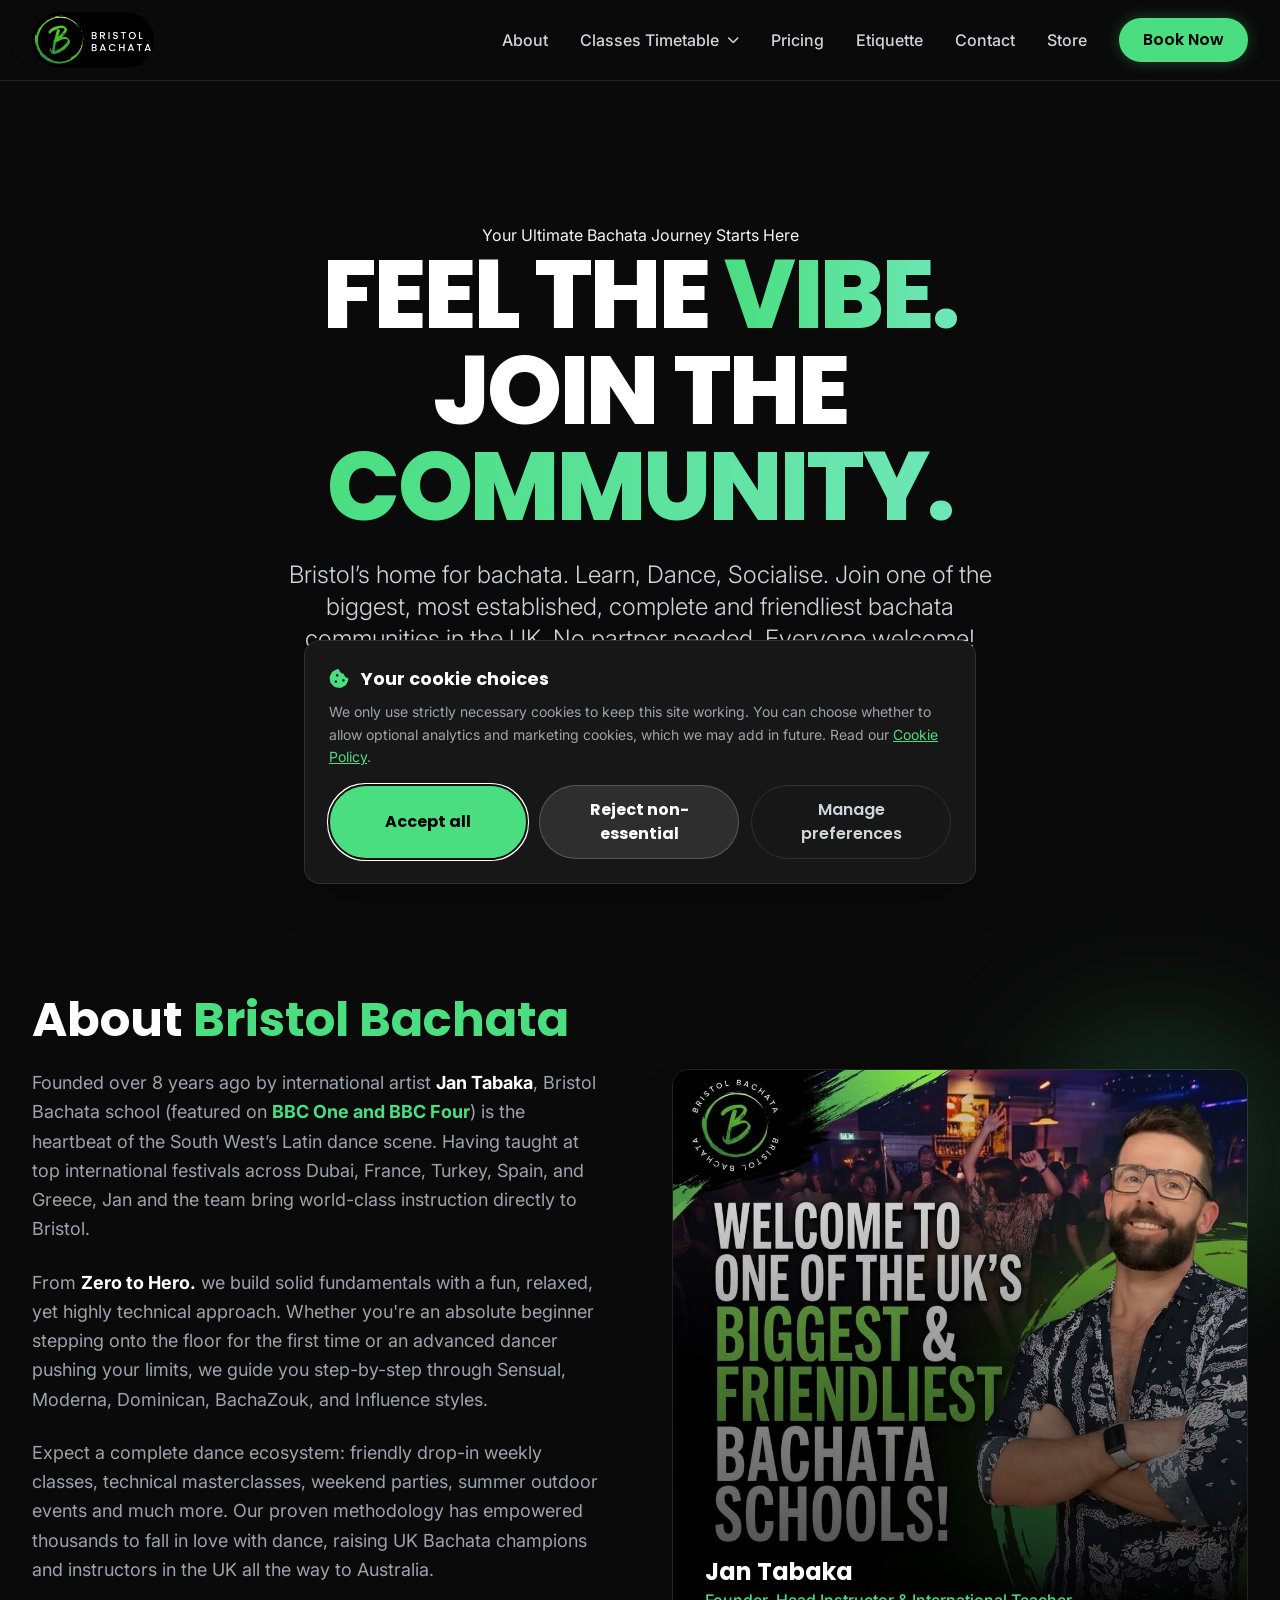
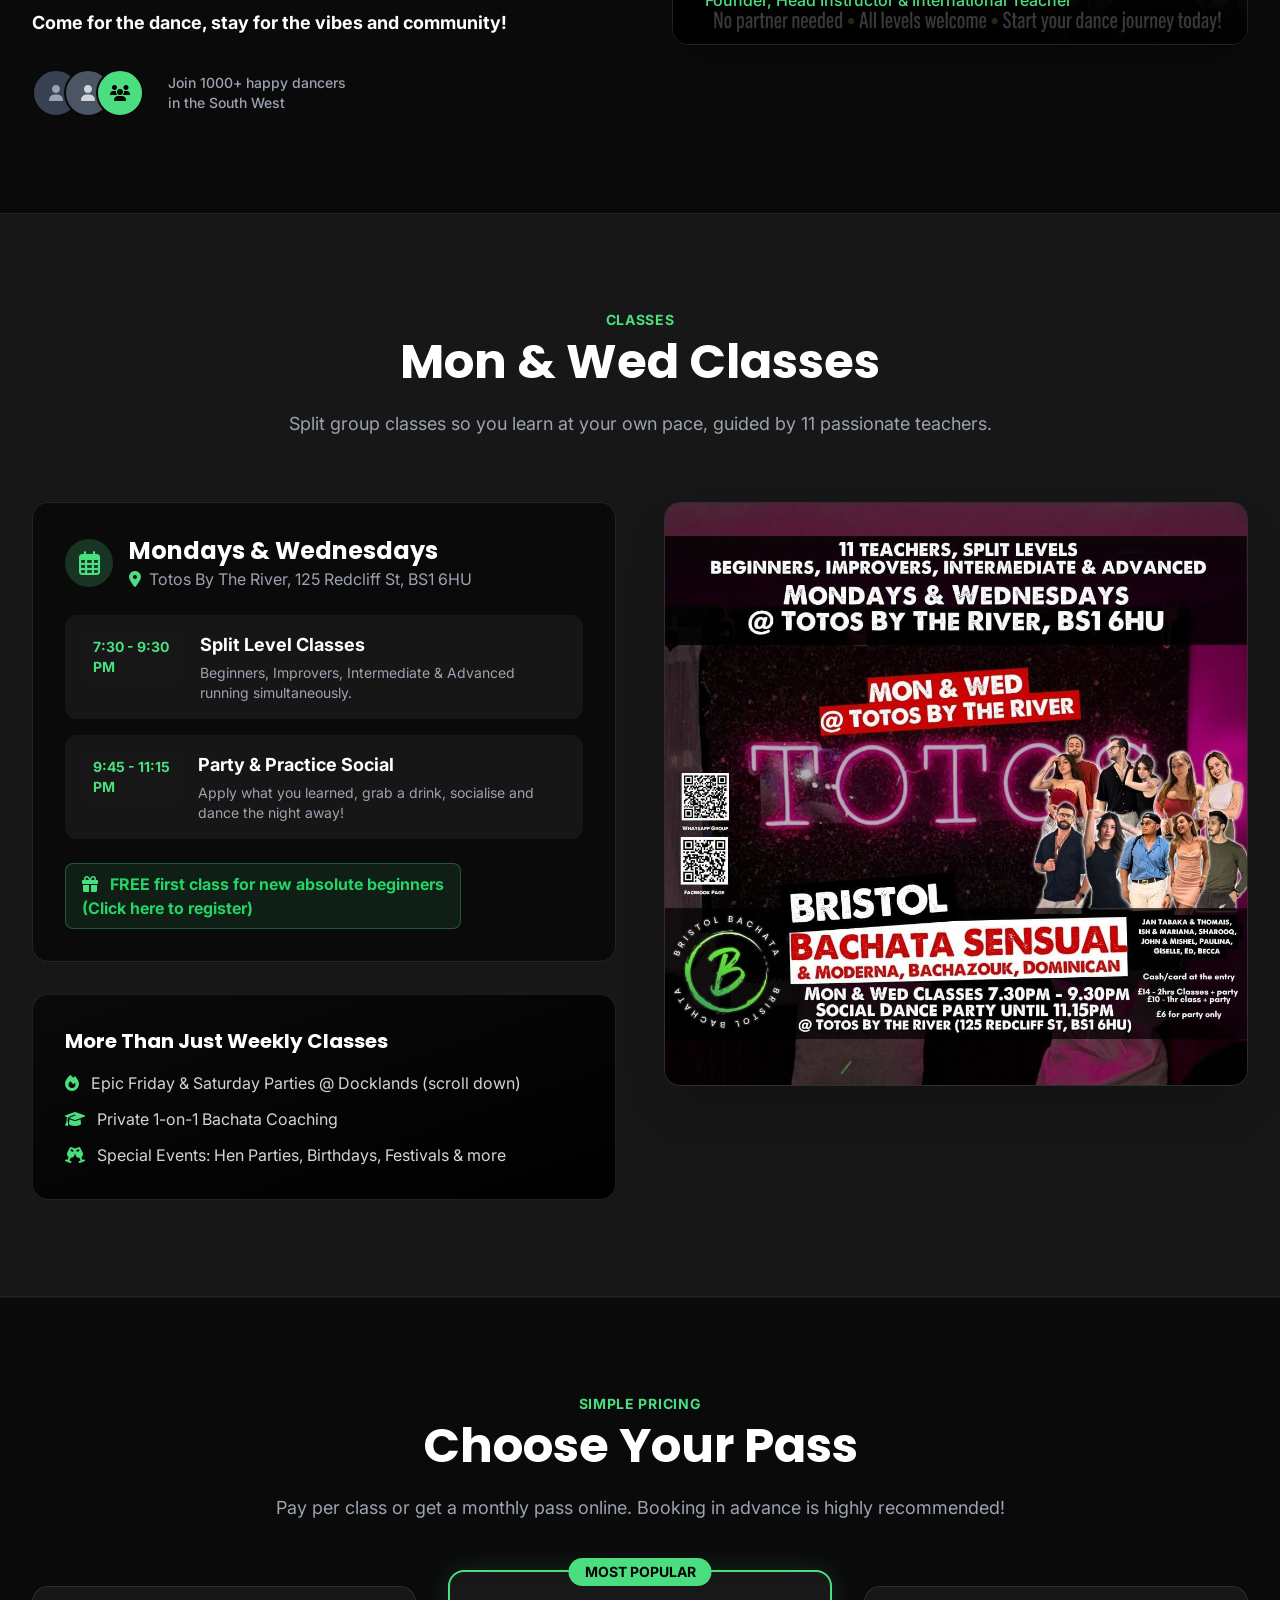
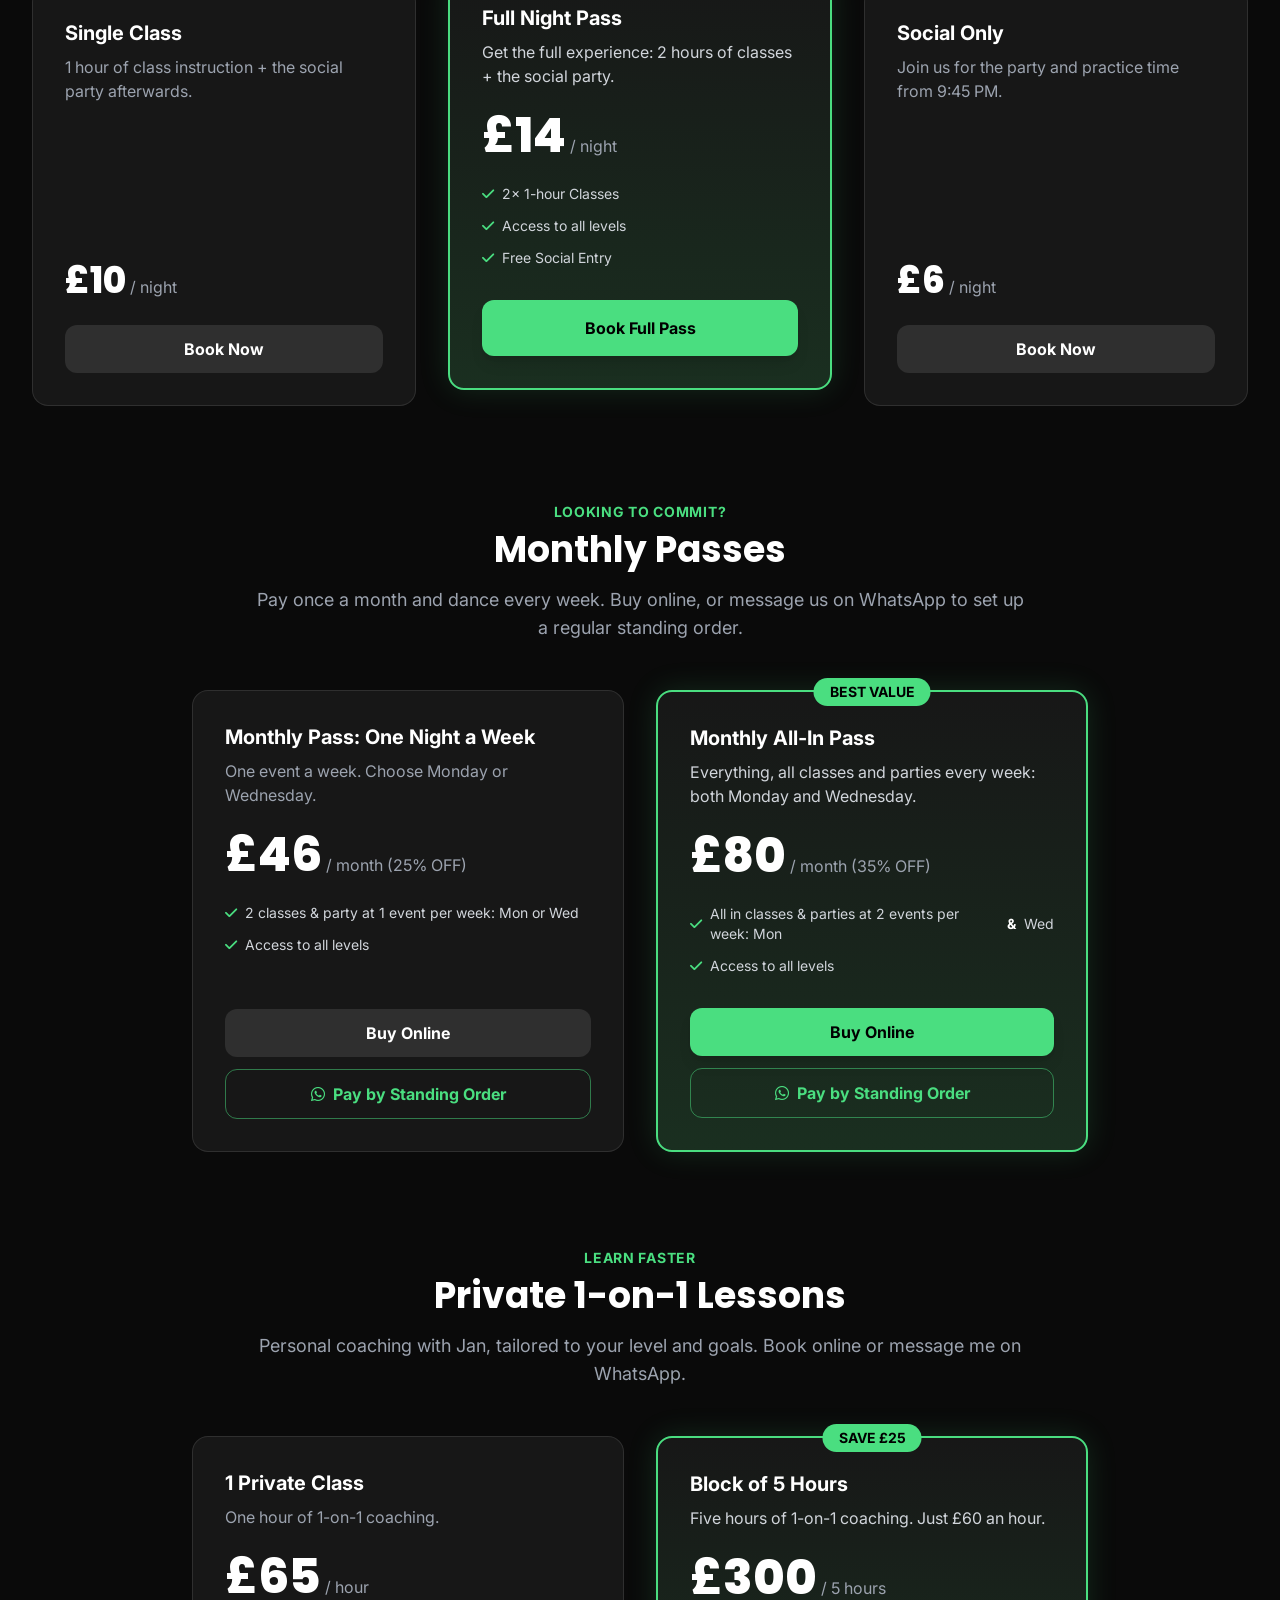
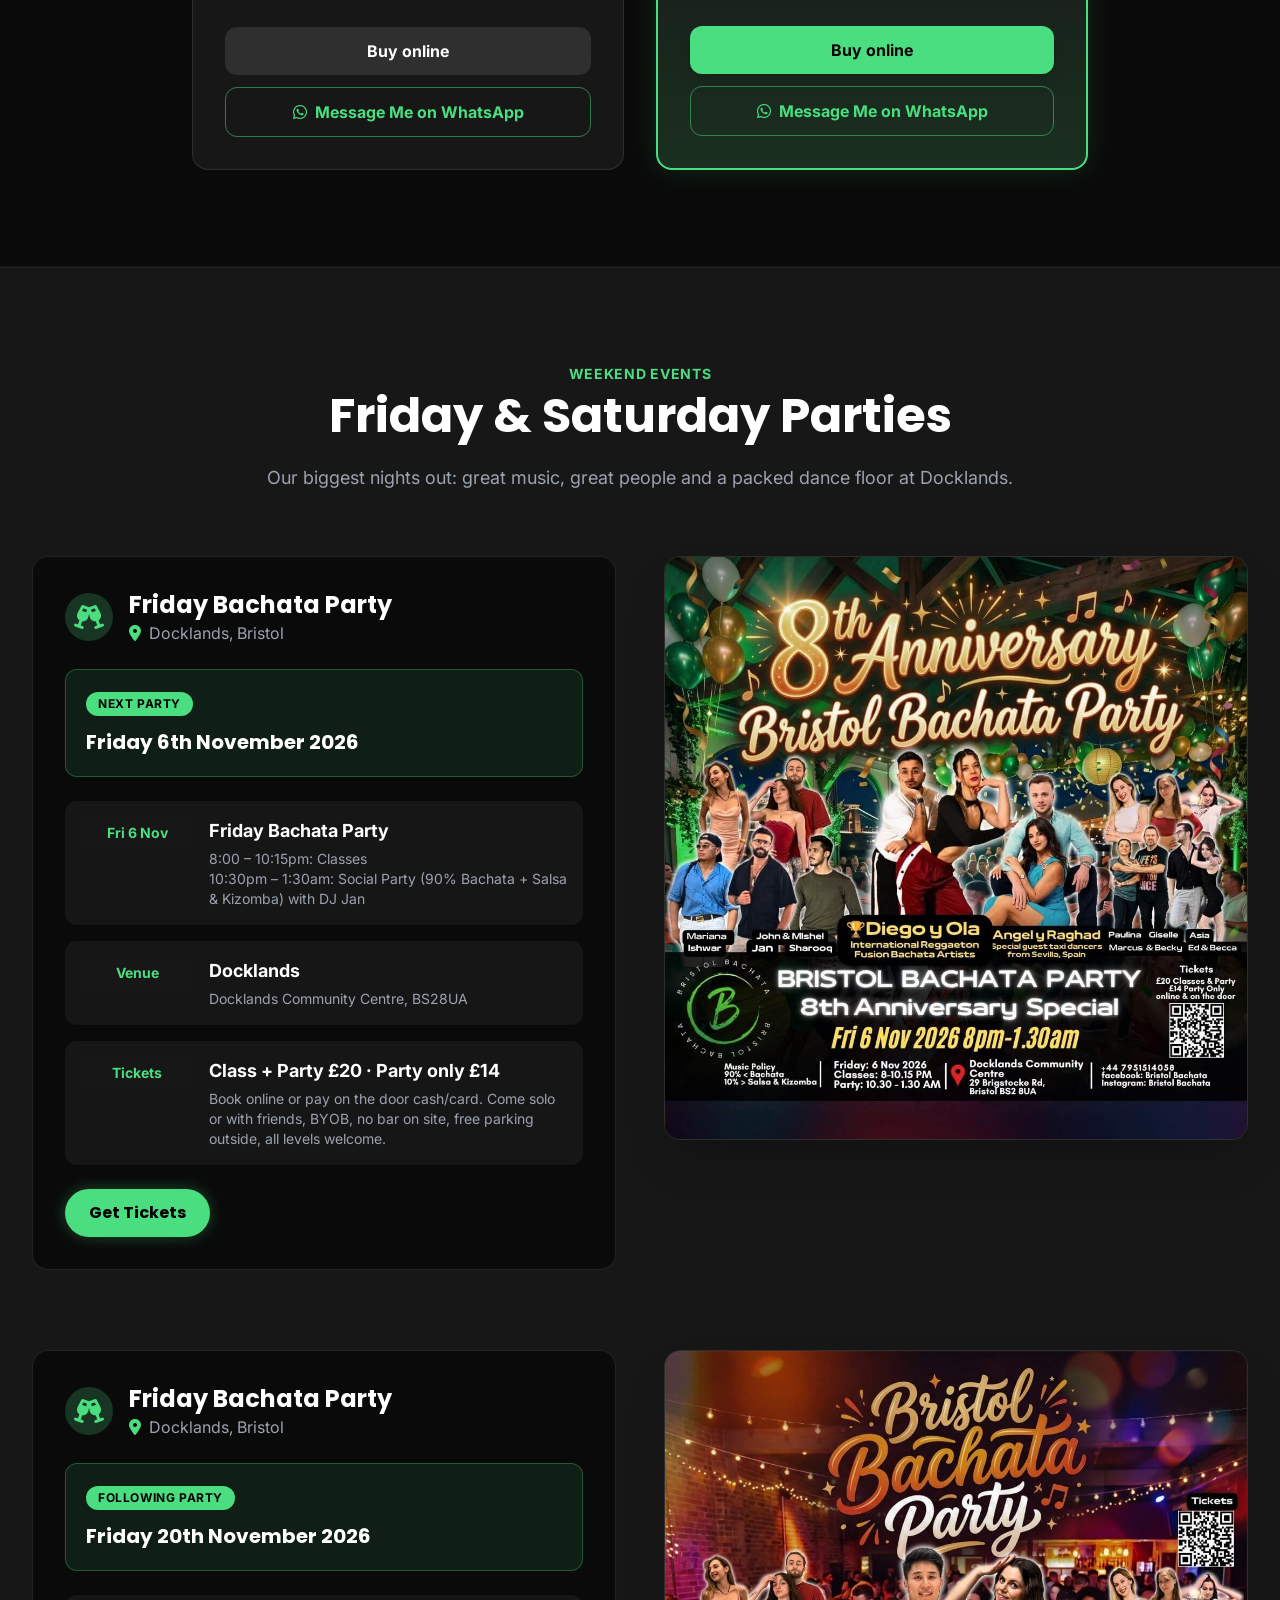
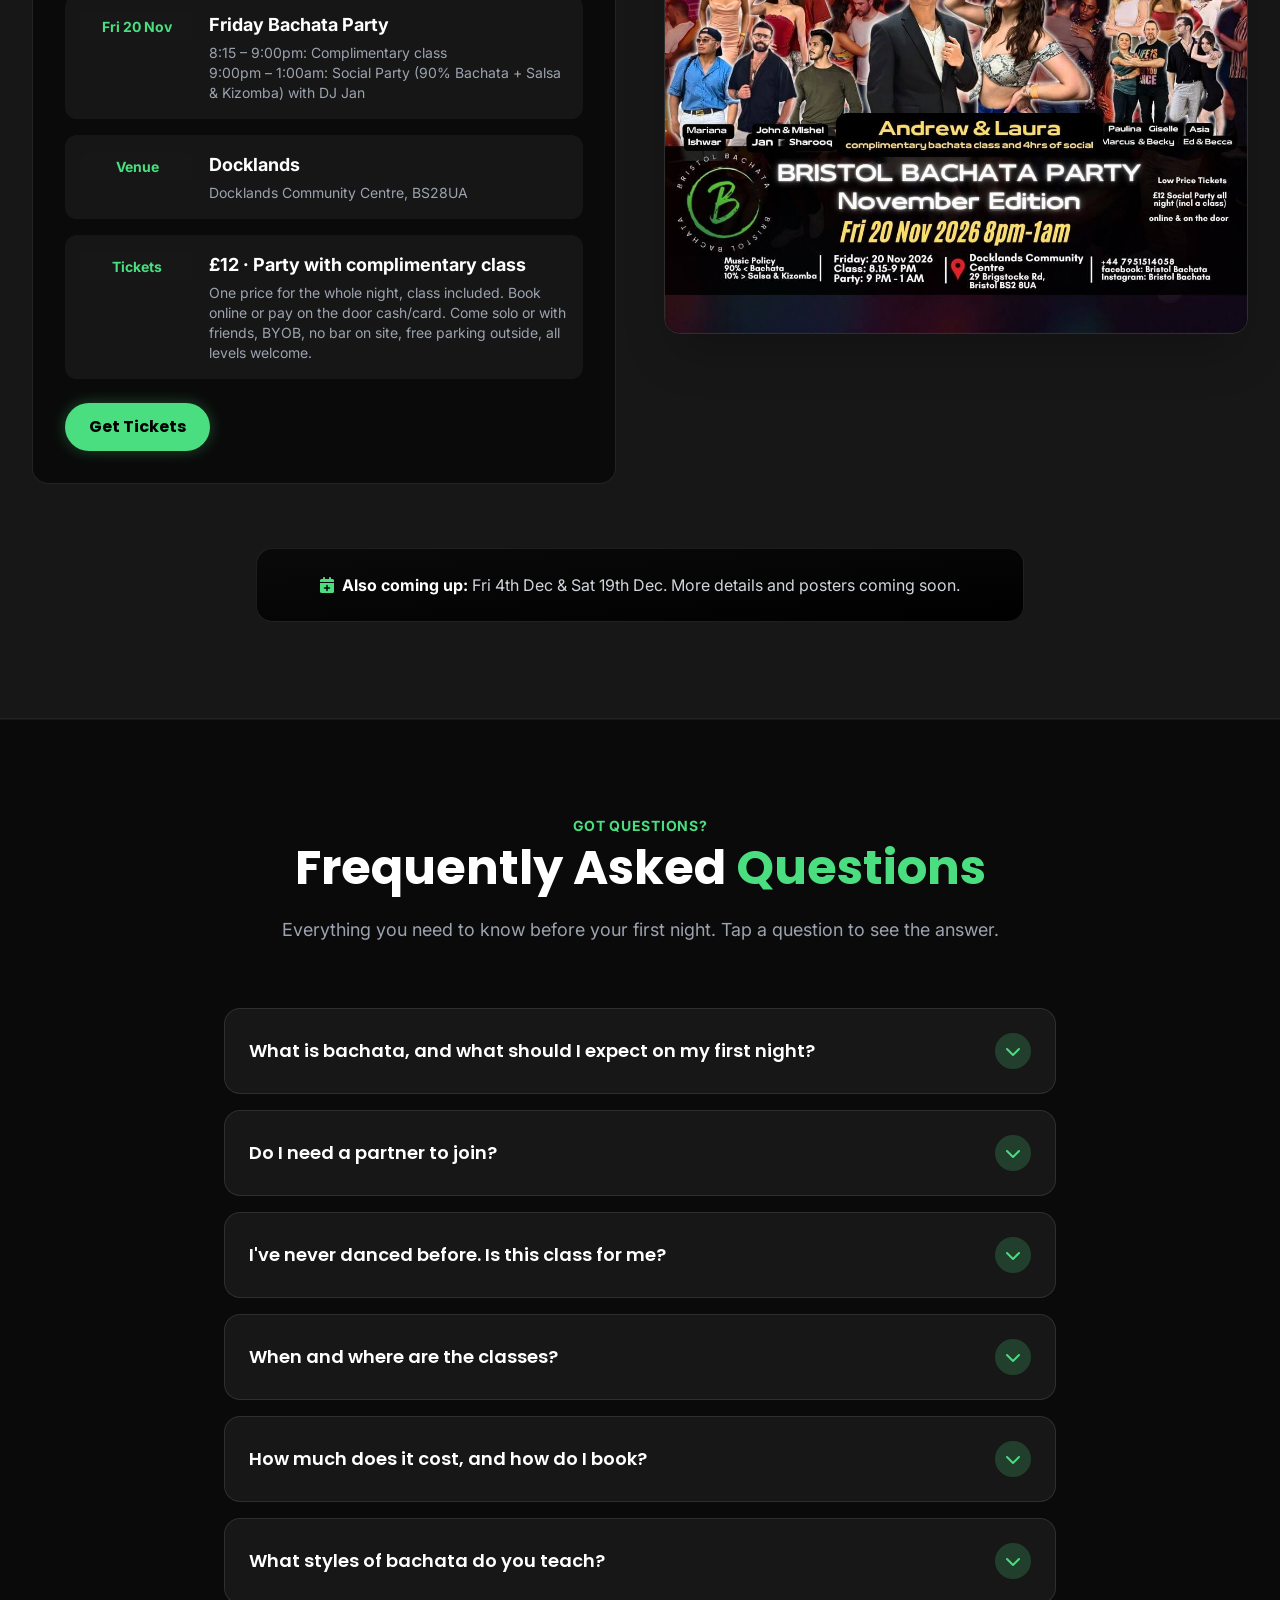
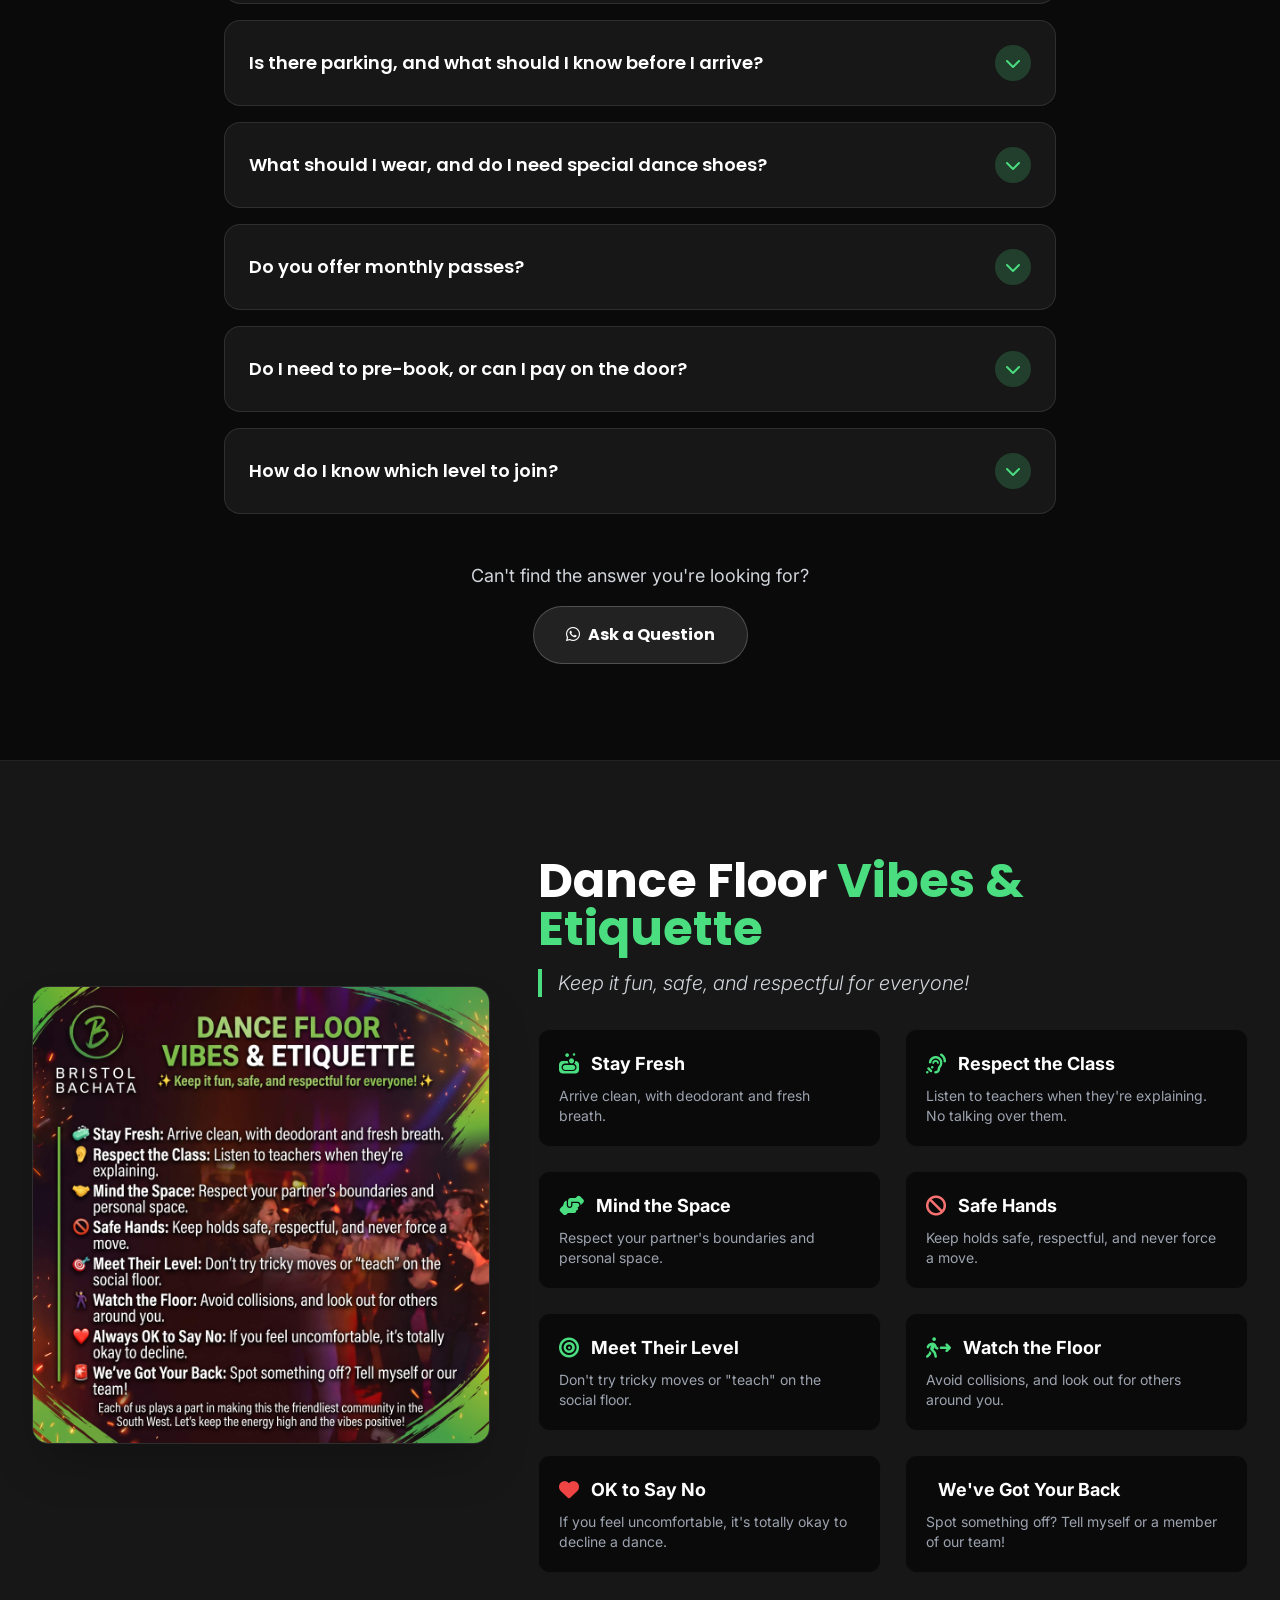
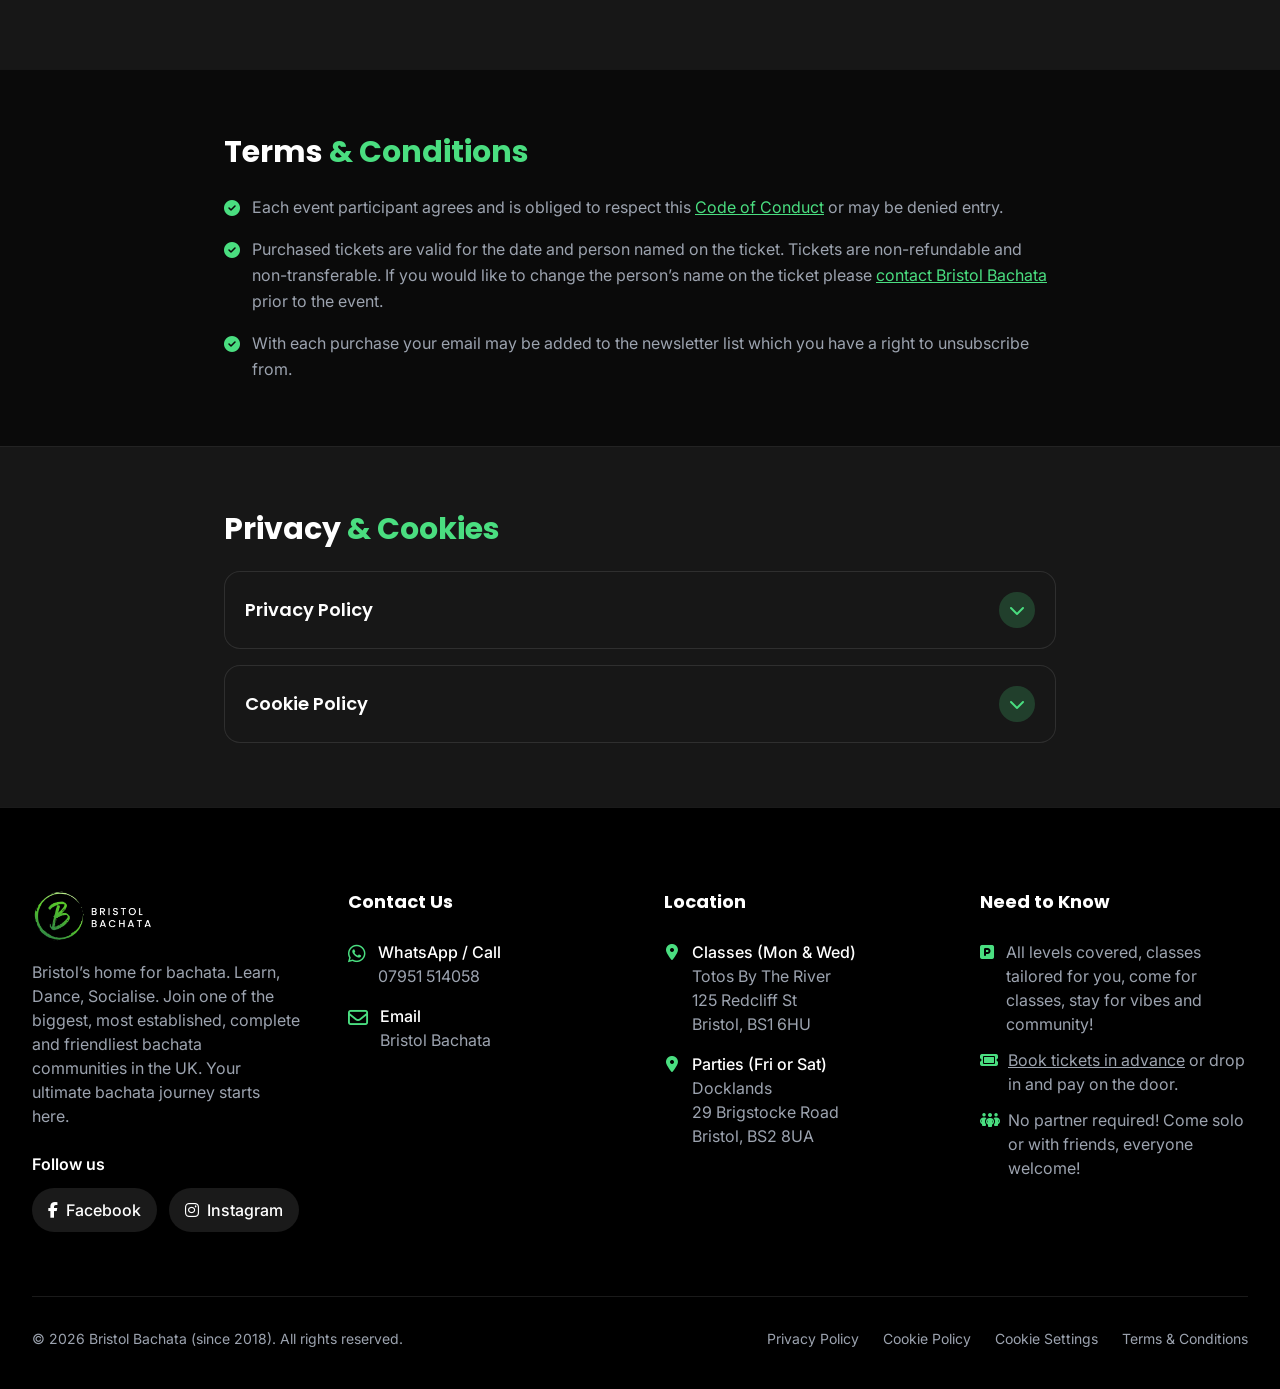
==== commit ecdec6be: "Fix HTML formatting for class schedule list item" ====
--- a/index-7.html
+++ b/index-7.html
@@ -745,7 +745,7 @@
                             <span class="text-gray-400">/ month (25% OFF)</span>
                         </div>
                         <ul class="space-y-3 mb-8 text-gray-300 text-sm">
-                            <li class="flex items-center gap-2"><i class="fa-solid fa-check text-bbGreen"></i> 2 classes & party at 1 event per week: Mon <em>or</em> Wed</li>
+                            <li class="flex items-center gap-2"><i class="fa-solid fa-check text-bbGreen"></i> 2 classes & party at 1 event per week: Mon or Wed</li>
                             <li class="flex items-center gap-2"><i class="fa-solid fa-check text-bbGreen"></i> Access to all levels</li>
                         </ul>
                         <div class="mt-auto space-y-3">
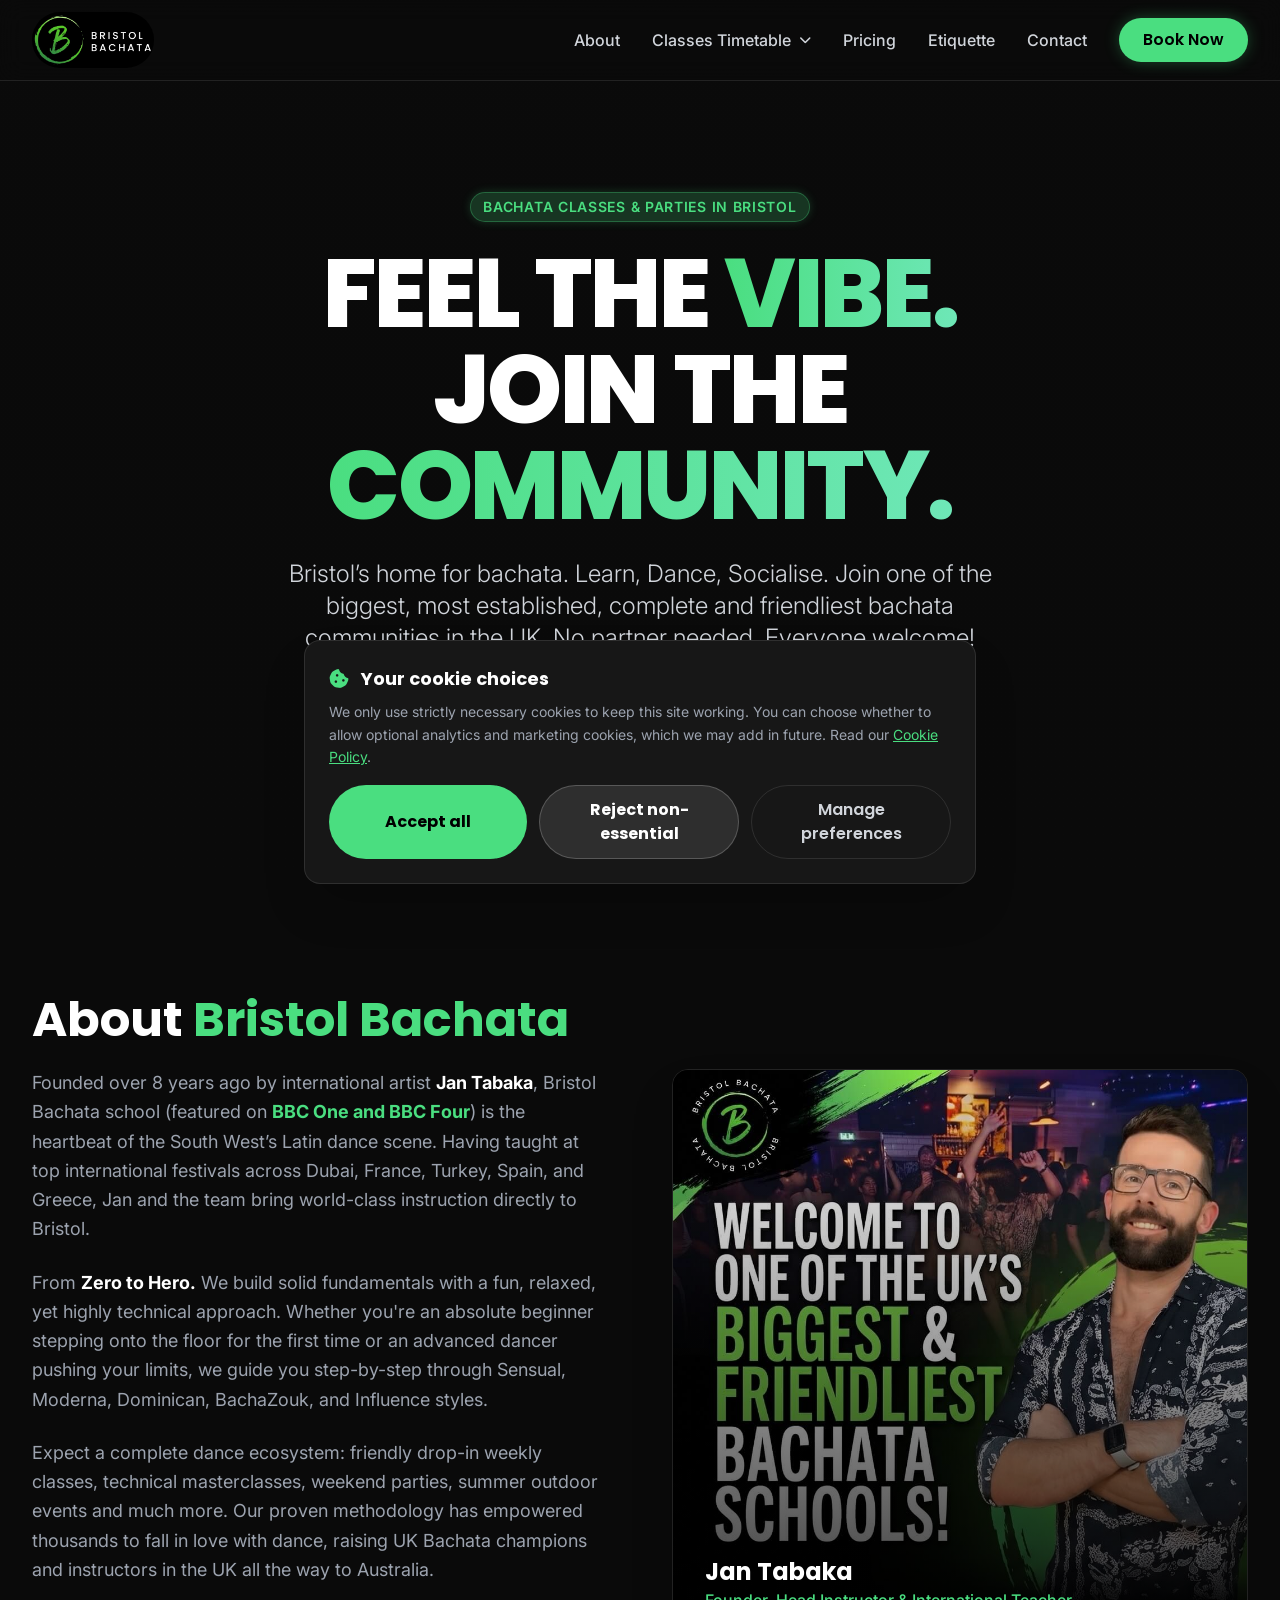
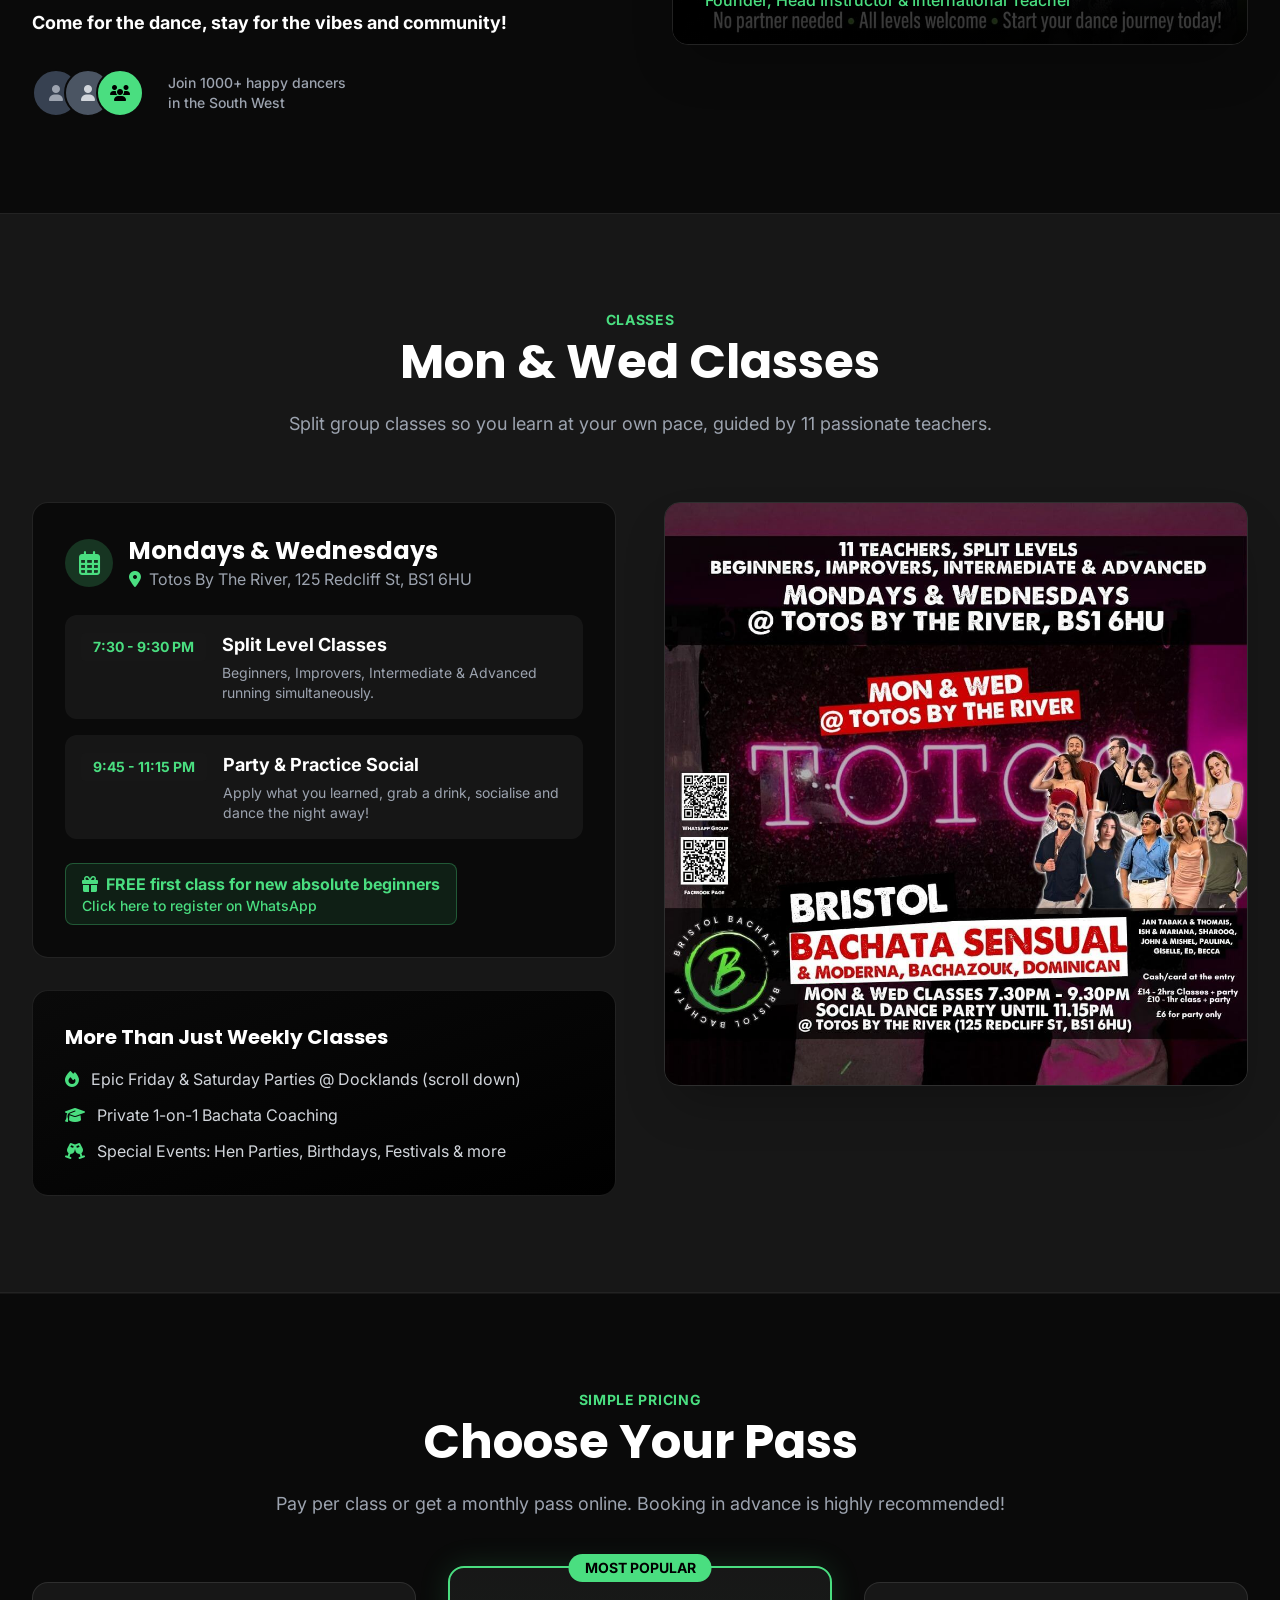
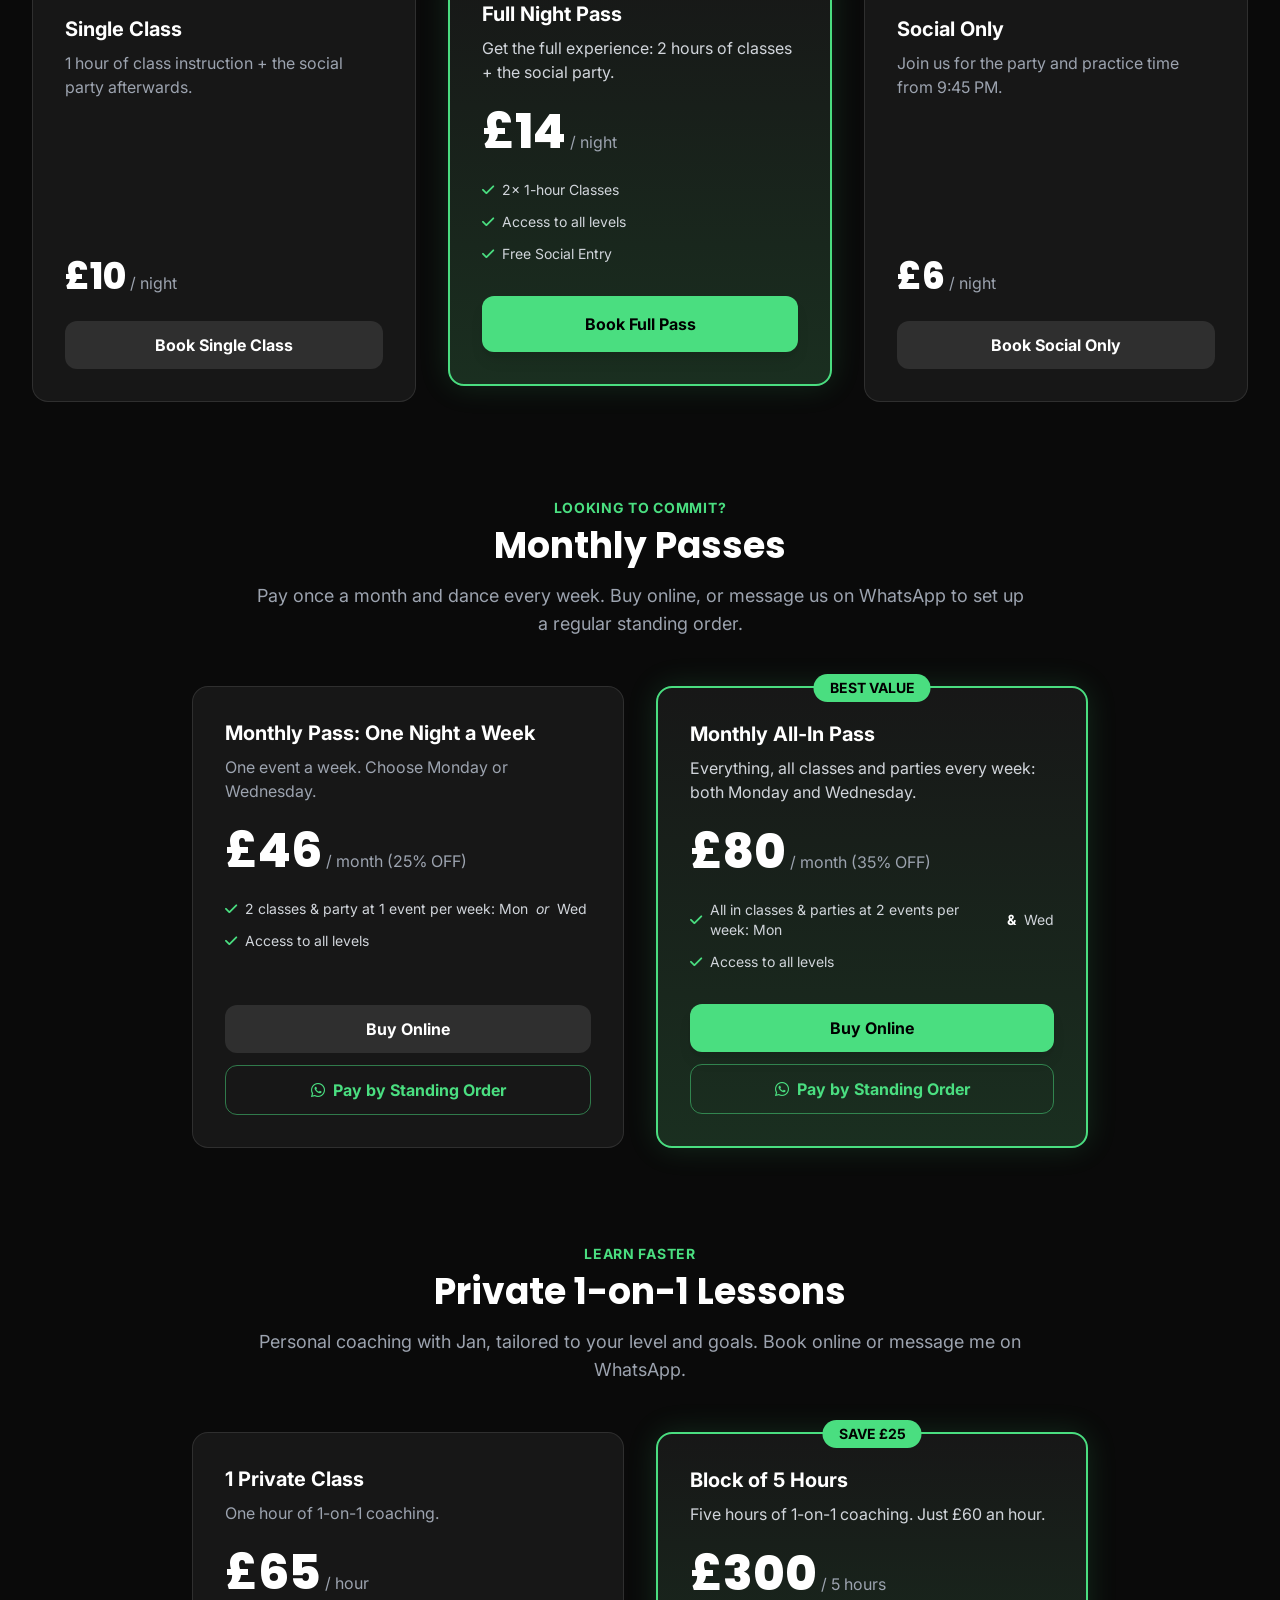
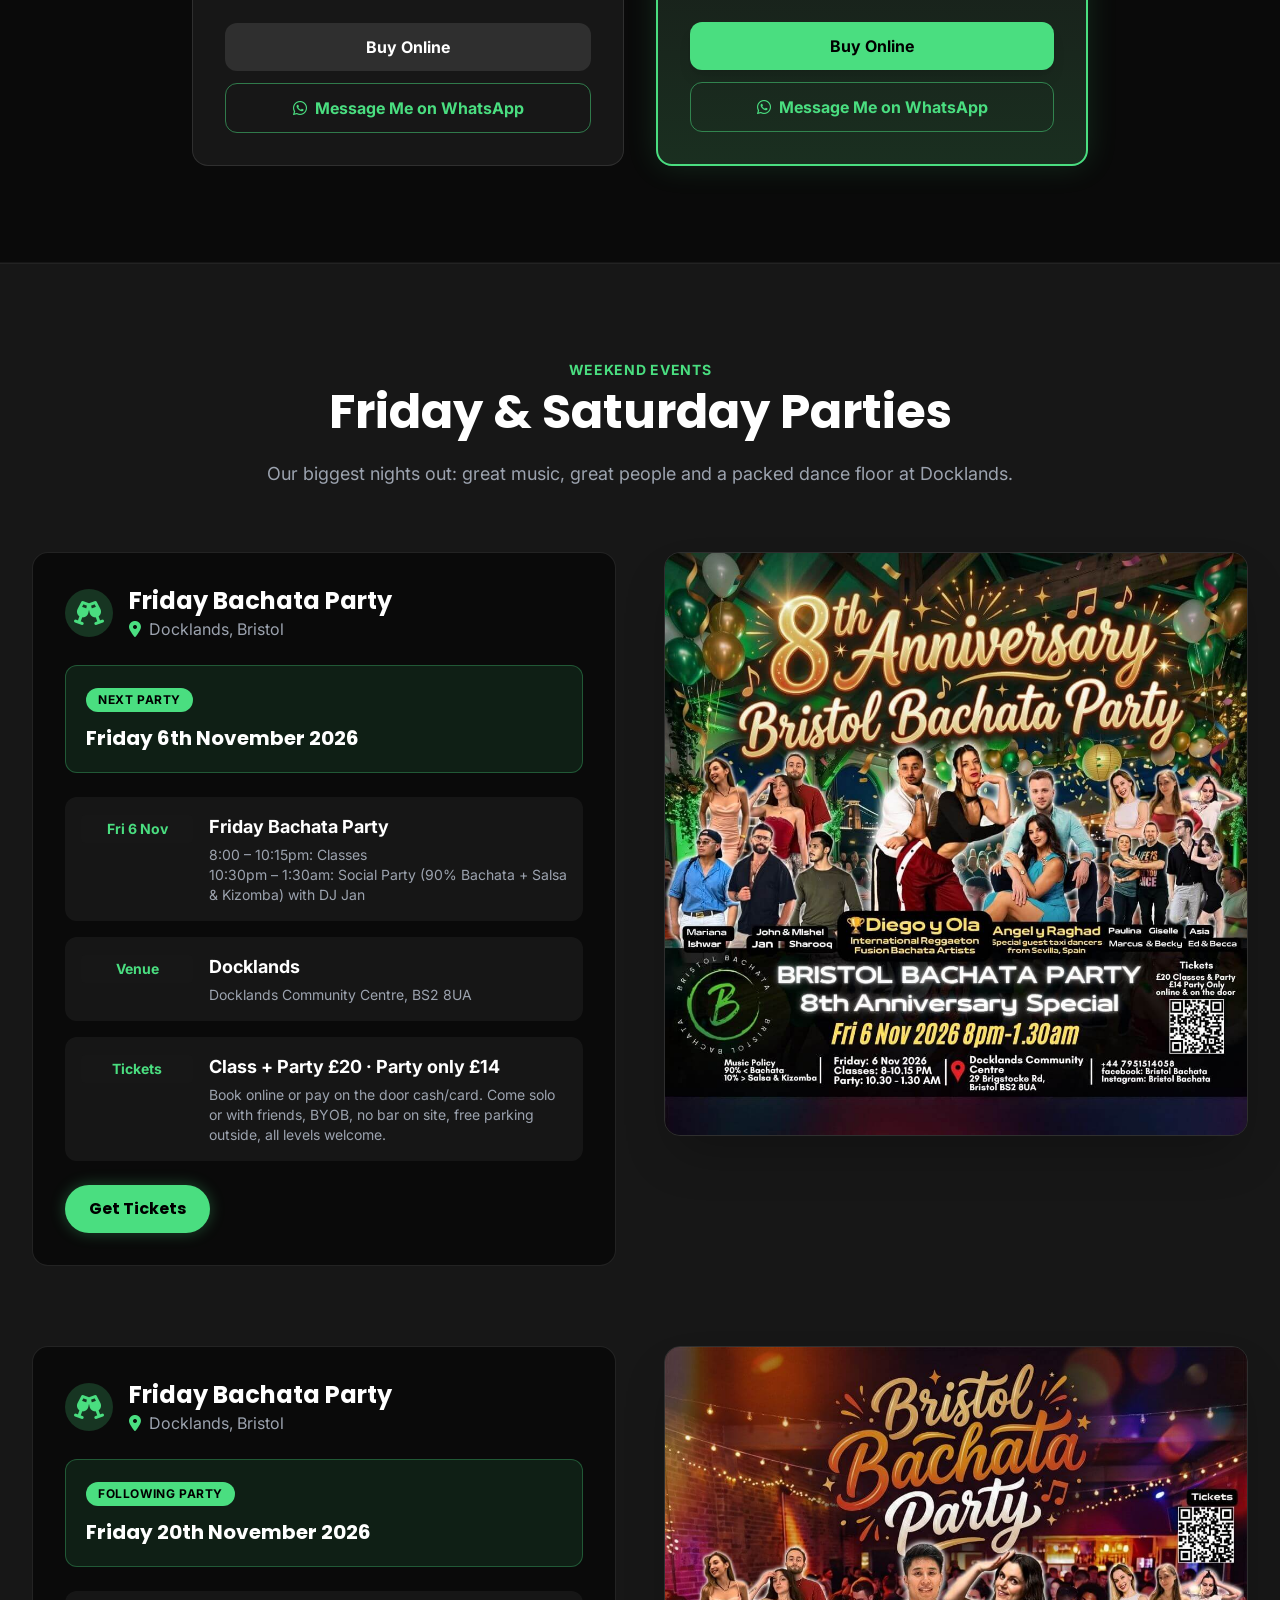
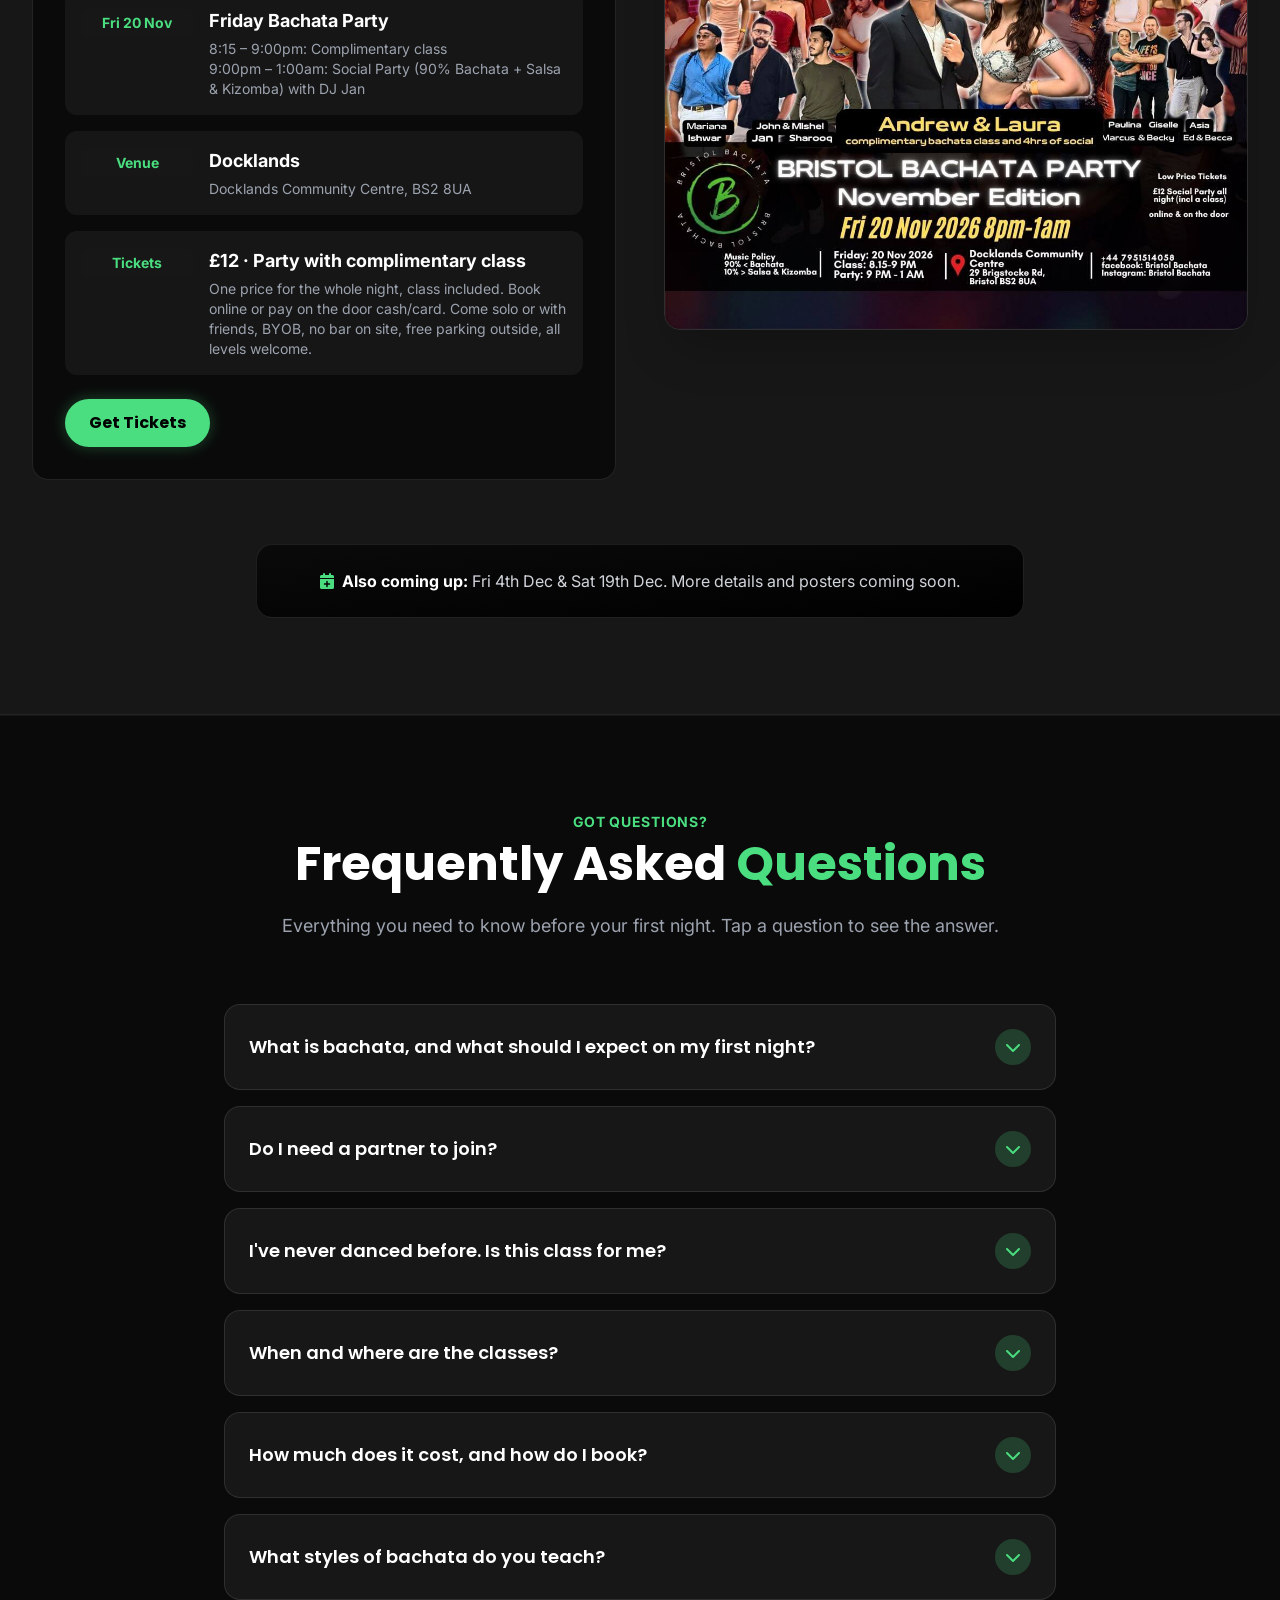
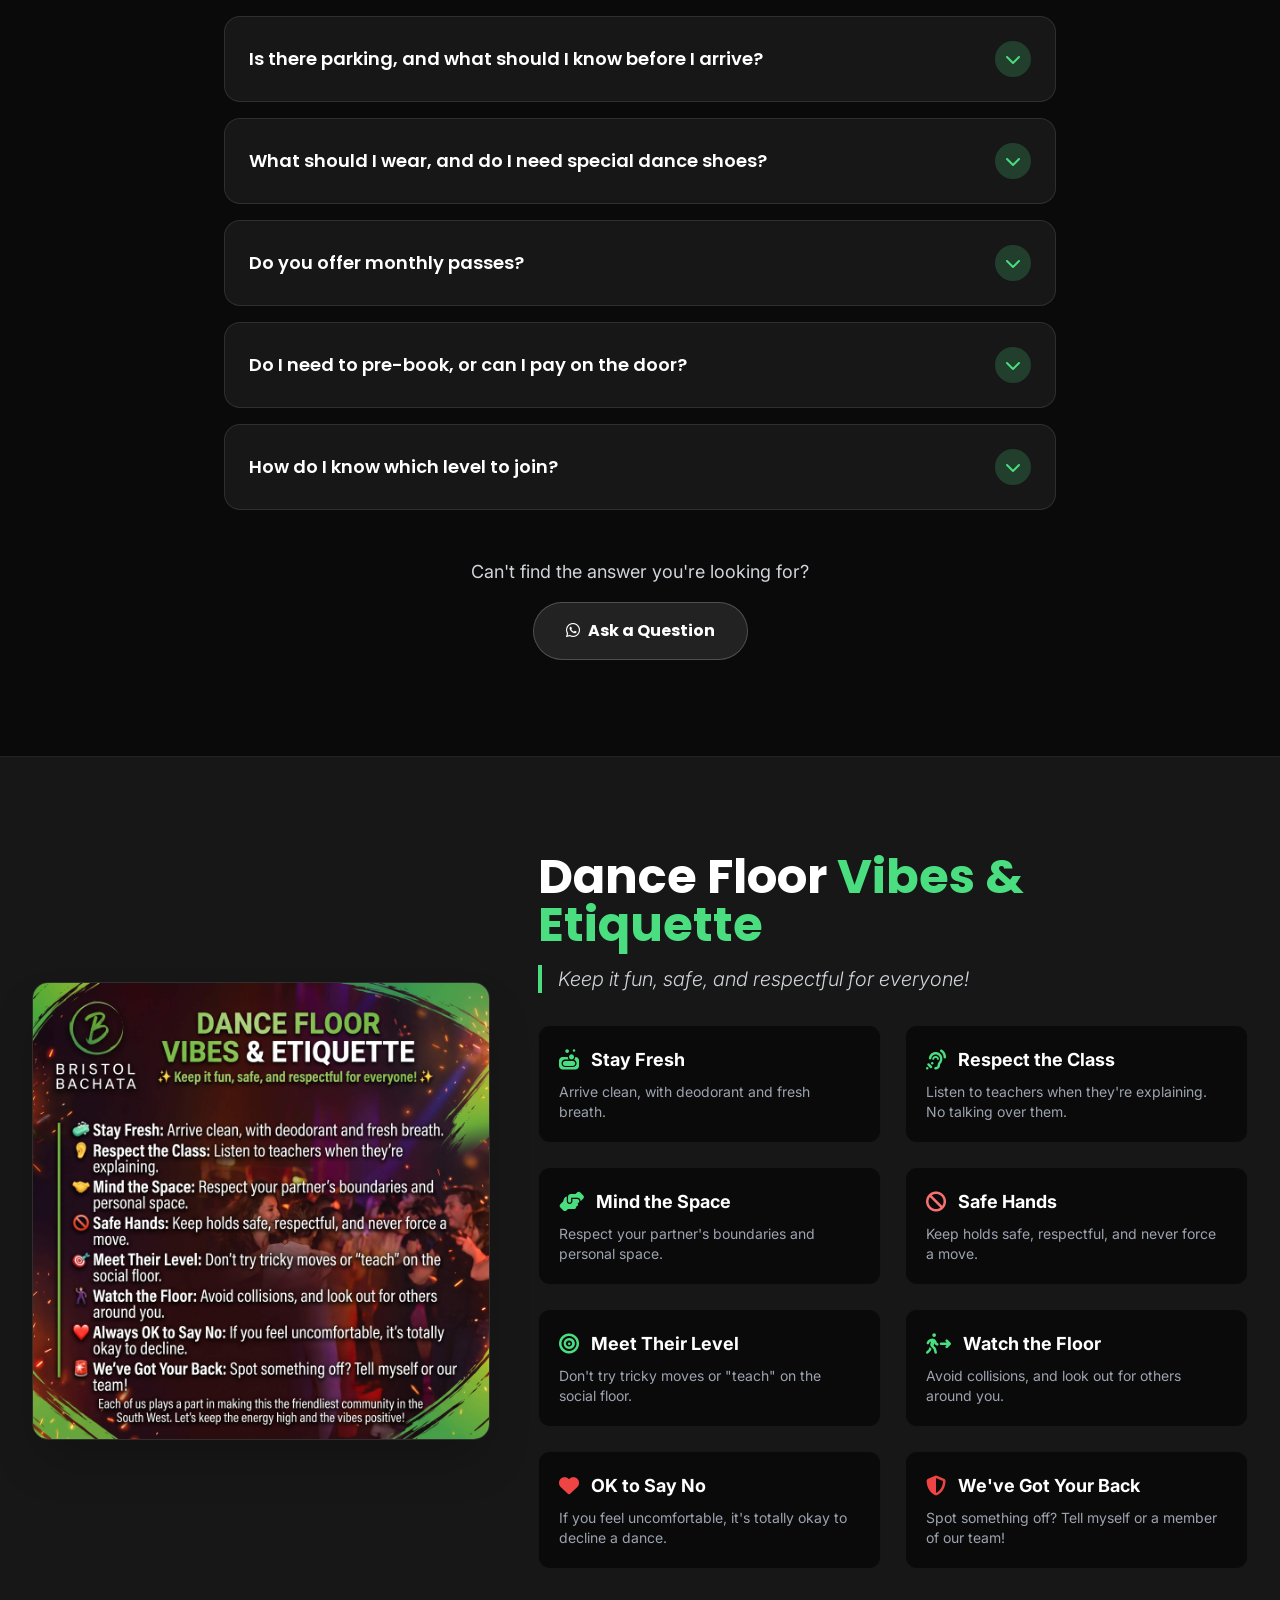
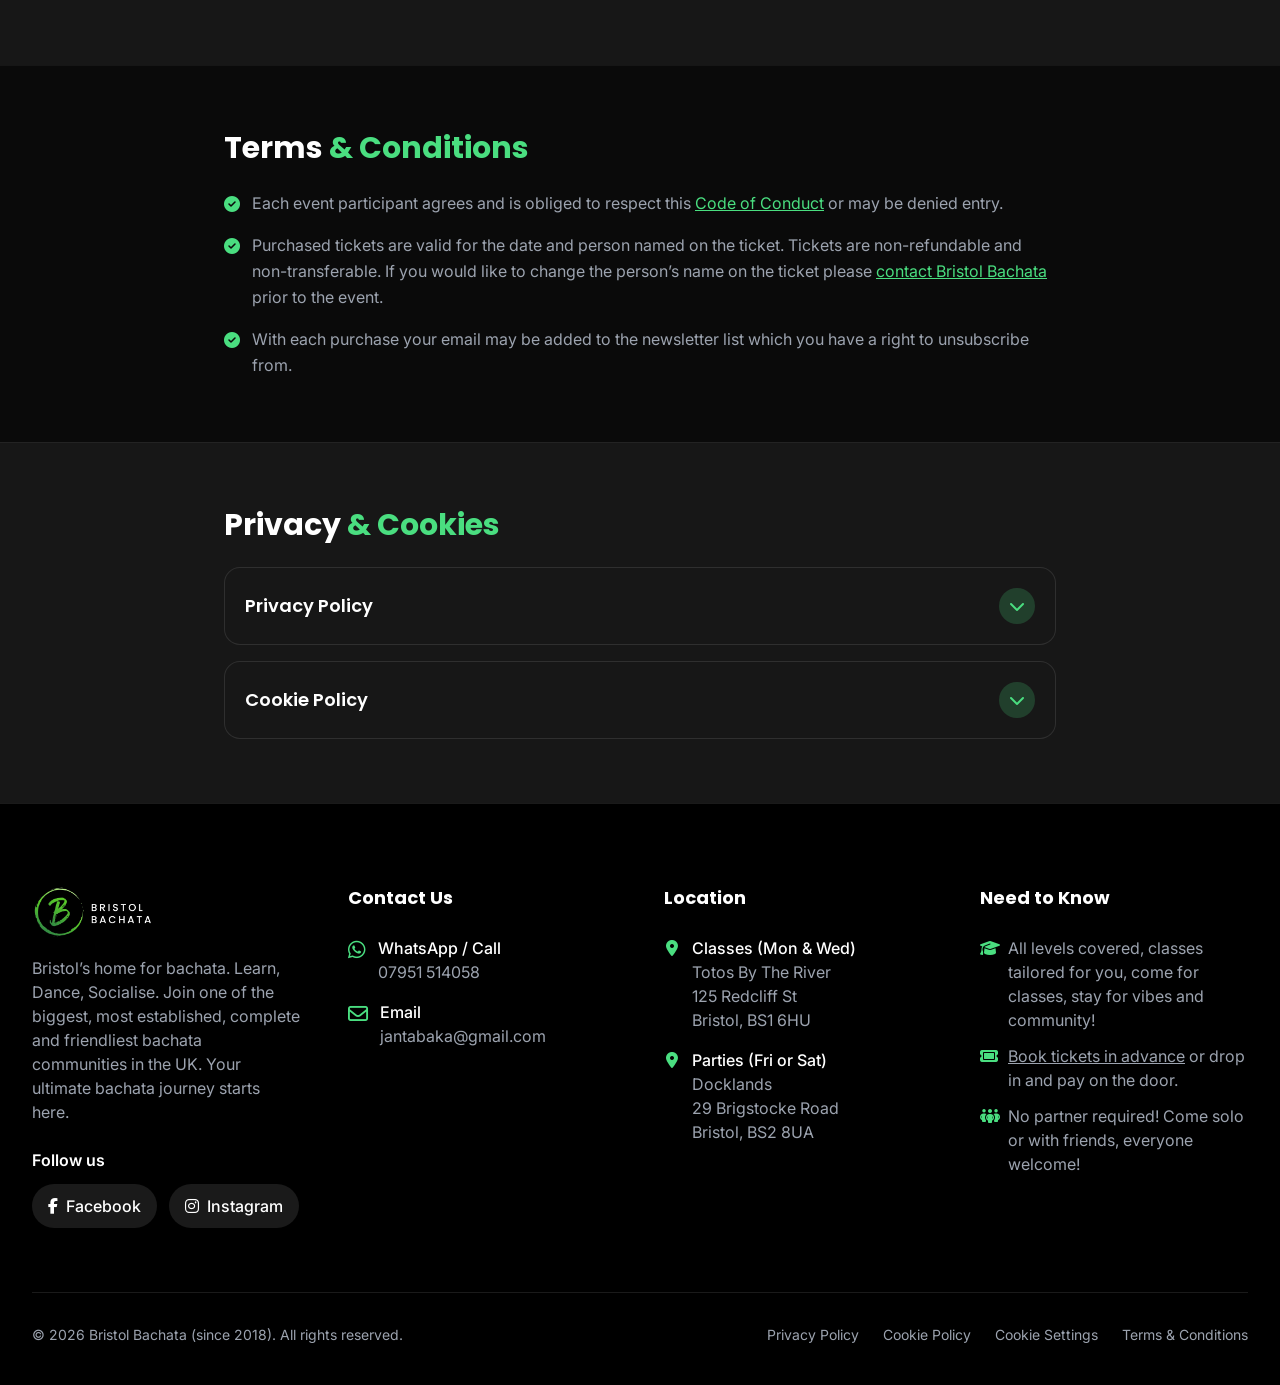
==== commit 0c977df4: "Update print statement from 'Hello' to 'Goodbye'" ====
--- a/index-7.html
+++ b/index-7.html
@@ -3,170 +3,108 @@
 <head>
     <meta charset="UTF-8">
     <meta name="viewport" content="width=device-width, initial-scale=1.0">
-    <title>Bristol Bachata | Bachata Classes & Parties in Bristol</title>
-    <meta name="description" content="Bachata classes in Bristol every Monday & Wednesday for all levels, plus Friday & Saturday parties. No partner needed. Free first class for absolute beginners.">
-    <meta name="keywords" content="Bristol Bachata, Bachata classes Bristol, dance school, Learn to dance, beginner friendly, Jan Tabaka, sensual bachata, bachazouk, dominican bachata, partner social dancing, salsa, latin dance">
+    <title>Bristol Bachata | Bachata Classes &amp; Parties in Bristol</title>
+    <meta name="description" content="Bachata classes in Bristol every Monday &amp; Wednesday for all levels, plus Friday &amp; Saturday parties. No partner needed. Free first class for absolute beginners.">
     <meta name="author" content="Bristol Bachata">
-    
+    <meta name="robots" content="index, follow, max-image-preview:large, max-snippet:-1">
+    <meta name="theme-color" content="#0a0a0a">
+    <link rel="canonical" href="https://bristolbachata.co.uk/">
+    <link rel="icon" href="logo.jpg">
+
+    <!-- Performance: connect early to Google Fonts, load CSS without blocking render -->
     <link rel="preconnect" href="https://fonts.googleapis.com">
     <link rel="preconnect" href="https://fonts.gstatic.com" crossorigin>
     <link rel="stylesheet" href="tailwind.css">
-    <link rel="stylesheet" href="https://fonts.googleapis.com/css2?family=Inter:wght@300;400;500;600&family=Poppins:wght@500;600;700;800&display=swap" media="print" onload="this.media='all'">
+    <link rel="stylesheet" href="https://fonts.googleapis.com/css2?family=Inter:wght@300;400;500;600&family=Poppins:wght@600;700;800&display=swap" media="print" onload="this.media='all'">
     <link rel="stylesheet" href="https://cdnjs.cloudflare.com/ajax/libs/font-awesome/6.4.0/css/all.min.css" media="print" onload="this.media='all'">
     <noscript>
-        <link rel="stylesheet" href="https://fonts.googleapis.com/css2?family=Inter:wght@300;400;500;600&family=Poppins:wght@500;600;700;800&display=swap">
+        <link rel="stylesheet" href="https://fonts.googleapis.com/css2?family=Inter:wght@300;400;500;600&family=Poppins:wght@600;700;800&display=swap">
         <link rel="stylesheet" href="https://cdnjs.cloudflare.com/ajax/libs/font-awesome/6.4.0/css/all.min.css">
+        <style>.fade-in-section{opacity:1;transform:none}</style>
     </noscript>
+
     <style>
-        body {
-            background-color: #0a0a0a;
-            color: #f3f4f6;
-            overflow-x: hidden;
-        }
-        /* Prevent sideways scrolling on phones */
-          html, body { overflow-x: hidden; max-width: 100%; }
-        /* Custom scrollbar */
+        /* Font Awesome icon fonts: show fallback straight away instead of blocking (must stay AFTER the Font Awesome link above) */
+        @font-face{font-family:"Font Awesome 6 Free";font-style:normal;font-weight:900;font-display:swap;src:url(https://cdnjs.cloudflare.com/ajax/libs/font-awesome/6.4.0/webfonts/fa-solid-900.woff2) format("woff2")}
+        @font-face{font-family:"Font Awesome 6 Free";font-style:normal;font-weight:400;font-display:swap;src:url(https://cdnjs.cloudflare.com/ajax/libs/font-awesome/6.4.0/webfonts/fa-regular-400.woff2) format("woff2")}
+        @font-face{font-family:"Font Awesome 6 Brands";font-style:normal;font-weight:400;font-display:swap;src:url(https://cdnjs.cloudflare.com/ajax/libs/font-awesome/6.4.0/webfonts/fa-brands-400.woff2) format("woff2")}
+
+        html { scroll-padding-top: 5rem; }
+        html, body { overflow-x: hidden; max-width: 100%; }
+        body { background-color: #0a0a0a; color: #f3f4f6; }
+
         ::-webkit-scrollbar { width: 10px; }
         ::-webkit-scrollbar-track { background: #171717; }
         ::-webkit-scrollbar-thumb { background: #4ade80; border-radius: 5px; }
         ::-webkit-scrollbar-thumb:hover { background: #22c55e; }
-        
-        /* Fade-in Animation Classes */
-        .fade-in-section {
-            opacity: 0;
-            transform: translateY(30px);
-            transition: opacity 0.8s ease-out, transform 0.8s ease-out;
-            will-change: opacity, visibility;
+
+        /* Keyboard focus + skip link (accessibility) */
+        a:focus-visible, button:focus-visible, summary:focus-visible { outline: 2px solid #4ade80; outline-offset: 2px; }
+        .skip-link { position: absolute; left: 1rem; top: -4rem; z-index: 100; background: #4ade80; color: #000; padding: .6rem 1rem; border-radius: .5rem; font-weight: 600; text-decoration: none; }
+        .skip-link:focus { top: 1rem; }
+
+        /* Layout helpers */
+        .logo-img { height: 3.5rem; width: auto; }
+        #hero { min-height: 100vh; min-height: 100svh; padding: 6rem 0 3rem; }
+
+        /* Fade-in animation */
+        .fade-in-section { opacity: 0; transform: translateY(30px); transition: opacity .8s ease-out, transform .8s ease-out; }
+        .fade-in-section.is-visible { opacity: 1; transform: none; }
+        @media (prefers-reduced-motion: reduce) {
+            html.scroll-smooth { scroll-behavior: auto; }
+            .fade-in-section { opacity: 1; transform: none; transition: none; }
         }
-        .fade-in-section.is-visible {
-            opacity: 1;
-            transform: none;
+
+        /* Schedule dropdown */
+        .schedule-dropdown { position: relative; }
+        .schedule-dropdown > summary { list-style: none; cursor: pointer; }
+        .schedule-dropdown > summary::-webkit-details-marker { display: none; }
+        .schedule-submenu {
+            position: absolute; left: 0; top: calc(100% + .75rem); min-width: 220px;
+            background: rgba(17,24,39,.96); border: 1px solid rgba(255,255,255,.08); border-radius: .9rem;
+            box-shadow: 0 18px 48px rgba(0,0,0,.35); padding: .5rem; display: grid; gap: .35rem;
+            opacity: 0; visibility: hidden; transform: translateY(8px); transition: all .2s ease; z-index: 60;
         }
-                .fade-in-section.is-visible {
-            opacity: 1;
-            transform: none;
-        }
-
-        .schedule-dropdown {
-            position: relative;
-        }
-
-        .schedule-dropdown > summary {
-            list-style: none;
-            cursor: pointer;
-        }
-
-        .schedule-dropdown > summary::-webkit-details-marker {
-            display: none;
-        }
-
-        .schedule-submenu {
-            position: absolute;
-            left: 0;
-            top: calc(100% + 0.75rem);
-            min-width: 220px;
-            background: rgba(17, 24, 39, 0.96);
-            border: 1px solid rgba(255,255,255,0.08);
-            border-radius: 0.9rem;
-            box-shadow: 0 18px 48px rgba(0,0,0,0.35);
-            padding: 0.5rem;
-            display: grid;
-            gap: 0.35rem;
-            opacity: 0;
-            visibility: hidden;
-            transform: translateY(8px);
-            transition: all 0.2s ease;
-            z-index: 60;
-        }
-
         .schedule-dropdown[open] .schedule-submenu,
         .schedule-dropdown:hover .schedule-submenu,
-        .schedule-dropdown:focus-within .schedule-submenu {
-            opacity: 1;
-            visibility: visible;
-            transform: translateY(0);
-        }
-
-        .schedule-submenu a {
-            display: block;
-            background: rgba(255,255,255,0.02);
-            color: #d1d5db;
-            text-decoration: none;
-            border-radius: 0.7rem;
-            padding: 0.7rem 0.9rem;
-            font-weight: 500;
-            transition: background 0.2s ease, color 0.2s ease;
-        }
-
-        .schedule-submenu a:hover {
-            background: rgba(74, 222, 128, 0.12);
-            color: #a7f3d0;
-        }
-
+        .schedule-dropdown:focus-within .schedule-submenu { opacity: 1; visibility: visible; transform: translateY(0); }
+        .schedule-submenu a { display: block; background: rgba(255,255,255,.02); color: #d1d5db; text-decoration: none; border-radius: .7rem; padding: .7rem .9rem; font-weight: 500; transition: background .2s ease, color .2s ease; }
+        .schedule-submenu a:hover { background: rgba(74,222,128,.12); color: #a7f3d0; }
         @media (max-width: 767px) {
-            .schedule-dropdown {
-                width: 100%;
-            }
-
-            .schedule-dropdown > summary {
-                width: 100%;
-                display: block;
-            }
-
-            .schedule-submenu {
-                position: static;
-                opacity: 1;
-                visibility: visible;
-                transform: none;
-                display: grid;
-                margin-top: 0.5rem;
-                background: rgba(255,255,255,0.02);
-                border: 1px solid rgba(255,255,255,0.06);
-                box-shadow: none;
-            }
+            .schedule-dropdown { width: 100%; }
+            .schedule-dropdown > summary { width: 100%; }
+            .schedule-submenu { position: static; opacity: 1; visibility: visible; transform: none; margin-top: .5rem; background: rgba(255,255,255,.02); border: 1px solid rgba(255,255,255,.06); box-shadow: none; }
         }
     </style>
 
-    <!-- ===== SEO / SOCIAL / AI-SEARCH ===== -->
-    <!-- Domain: bristolbachata.co.uk. If the address ever changes, replace it in this block, in robots.txt and in sitemap.xml -->
-    <meta name="robots" content="index, follow, max-image-preview:large, max-snippet:-1">
-    <meta name="theme-color" content="#0a0a0a">
-    <link rel="canonical" href="https://bristolbachata.co.uk/">
-    <link rel="icon" href="logo.jpg">
+    <!-- Social sharing -->
     <meta property="og:type" content="website">
     <meta property="og:site_name" content="Bristol Bachata">
     <meta property="og:locale" content="en_GB">
-    <meta property="og:title" content="Bristol Bachata | Bachata Classes & Parties in Bristol">
-    <meta property="og:description" content="Bachata classes every Monday & Wednesday for all levels, plus Friday & Saturday parties. No partner needed. Free first class for absolute beginners.">
+    <meta property="og:title" content="Bristol Bachata | Bachata Classes &amp; Parties in Bristol">
+    <meta property="og:description" content="Bachata classes every Monday &amp; Wednesday for all levels, plus Friday &amp; Saturday parties. No partner needed. Free first class for absolute beginners.">
     <meta property="og:url" content="https://bristolbachata.co.uk/">
     <meta property="og:image" content="https://bristolbachata.co.uk/main.jpg">
     <meta property="og:image:alt" content="Jan Tabaka, founder of Bristol Bachata">
     <meta name="twitter:card" content="summary_large_image">
-    <meta name="twitter:title" content="Bristol Bachata | Bachata Classes & Parties in Bristol">
-    <meta name="twitter:description" content="Bachata classes every Monday & Wednesday for all levels, plus Friday & Saturday parties. No partner needed.">
+    <meta name="twitter:title" content="Bristol Bachata | Bachata Classes &amp; Parties in Bristol">
+    <meta name="twitter:description" content="Bachata classes every Monday &amp; Wednesday for all levels, plus Friday &amp; Saturday parties. No partner needed.">
     <meta name="twitter:image" content="https://bristolbachata.co.uk/main.jpg">
+
+    <!-- Structured data: business -->
     <script type="application/ld+json">
 {
   "@context": "https://schema.org",
-  "@type": [
-    "LocalBusiness",
-    "EducationalOrganization"
-  ],
+  "@type": ["LocalBusiness", "EducationalOrganization"],
   "@id": "https://bristolbachata.co.uk/#business",
   "name": "Bristol Bachata",
   "description": "Bachata dance school and community in Bristol. Weekly Monday and Wednesday split-level classes for all levels, Friday and Saturday parties, private lessons and monthly passes. No partner needed.",
   "url": "https://bristolbachata.co.uk/",
   "logo": "https://bristolbachata.co.uk/logo.jpg",
-  "image": [
-    "https://bristolbachata.co.uk/main.jpg",
-    "https://bristolbachata.co.uk/totosweekly.jpg"
-  ],
+  "image": ["https://bristolbachata.co.uk/main.jpg", "https://bristolbachata.co.uk/totosweekly.jpg"],
   "telephone": "+447951514058",
   "priceRange": "££",
-  "founder": {
-    "@type": "Person",
-    "name": "Jan Tabaka"
-  },
+  "founder": { "@type": "Person", "name": "Jan Tabaka" },
   "foundingDate": "2018",
   "address": {
     "@type": "PostalAddress",
@@ -175,175 +113,57 @@
     "postalCode": "BS1 6HU",
     "addressCountry": "GB"
   },
-  "areaServed": {
-    "@type": "City",
-    "name": "Bristol"
-  },
+  "areaServed": { "@type": "City", "name": "Bristol" },
   "openingHoursSpecification": [
-    {
-      "@type": "OpeningHoursSpecification",
-      "dayOfWeek": [
-        "Monday",
-        "Wednesday"
-      ],
-      "opens": "19:30",
-      "closes": "23:15"
-    }
+    { "@type": "OpeningHoursSpecification", "dayOfWeek": ["Monday", "Wednesday"], "opens": "19:30", "closes": "23:15" }
   ],
-  "knowsAbout": [
-    "Bachata",
-    "Sensual bachata",
-    "Bachata Moderna",
-    "Dominican bachata",
-    "Bachazouk"
-  ],
-  "sameAs": [
-    "https://www.facebook.com/bachatabristol/",
-    "https://www.instagram.com/bristolbachata/"
-  ],
+  "knowsAbout": ["Bachata", "Sensual bachata", "Bachata Moderna", "Dominican bachata", "Bachazouk"],
+  "sameAs": ["https://www.facebook.com/bachatabristol/", "https://www.instagram.com/bristolbachata/"],
   "makesOffer": [
-    {
-      "@type": "Offer",
-      "name": "Social only",
-      "price": "6",
-      "priceCurrency": "GBP"
-    },
-    {
-      "@type": "Offer",
-      "name": "Single class plus social",
-      "price": "10",
-      "priceCurrency": "GBP"
-    },
-    {
-      "@type": "Offer",
-      "name": "Full night pass (2 classes plus social)",
-      "price": "14",
-      "priceCurrency": "GBP"
-    },
-    {
-      "@type": "Offer",
-      "name": "Monthly pass, one night a week",
-      "price": "46",
-      "priceCurrency": "GBP"
-    },
-    {
-      "@type": "Offer",
-      "name": "Monthly all-in pass, Monday and Wednesday",
-      "price": "80",
-      "priceCurrency": "GBP"
-    },
-    {
-      "@type": "Offer",
-      "name": "Private 1-on-1 class (1 hour)",
-      "price": "65",
-      "priceCurrency": "GBP"
-    },
-    {
-      "@type": "Offer",
-      "name": "Private 1-on-1 block of 5 hours",
-      "price": "300",
-      "priceCurrency": "GBP"
-    }
+    { "@type": "Offer", "name": "Social only", "price": "6", "priceCurrency": "GBP" },
+    { "@type": "Offer", "name": "Single class plus social", "price": "10", "priceCurrency": "GBP" },
+    { "@type": "Offer", "name": "Full night pass (2 classes plus social)", "price": "14", "priceCurrency": "GBP" },
+    { "@type": "Offer", "name": "Monthly pass, one night a week", "price": "46", "priceCurrency": "GBP" },
+    { "@type": "Offer", "name": "Monthly all-in pass, Monday and Wednesday", "price": "80", "priceCurrency": "GBP" },
+    { "@type": "Offer", "name": "Private 1-on-1 class (1 hour)", "price": "65", "priceCurrency": "GBP" },
+    { "@type": "Offer", "name": "Private 1-on-1 block of 5 hours", "price": "300", "priceCurrency": "GBP" }
   ]
 }
     </script>
+
+    <!-- Structured data: FAQ (keep in sync with the visible FAQ below) -->
     <script type="application/ld+json">
 {
   "@context": "https://schema.org",
   "@type": "FAQPage",
   "mainEntity": [
-    {
-      "@type": "Question",
-      "name": "What is bachata, and what should I expect on my first night?",
-      "acceptedAnswer": {
-        "@type": "Answer",
-        "text": "Bachata is a partner dance that began in the Dominican Republic. It's smooth, romantic and all about connection, danced to music with a steady, easy-to-follow beat. It's one of the most popular Latin dances in the world, and a great one to start with. At Bristol Bachata we teach Sensual, Moderna, Dominican and Bachazouk-influenced styles. Here's how your night will go: Arrive and say hello. Come a few minutes early, and a friendly face will point you to the right group. Class (7:30 to 9:30 PM). Beginners start from the basics: the steps, the rhythm and how to move with a partner. Other levels run alongside at the same time. Party and practice social (9:45 to 11:15 PM). Put what you've learned into practice, grab a drink and enjoy the music. There's no pressure, so dance as much or as little as you like. You don't need any experience, a partner or special clothes. Everyone was a beginner once, and our community loves helping newcomers feel at home."
-      }
-    },
-    {
-      "@type": "Question",
-      "name": "Do I need a partner to join?",
-      "acceptedAnswer": {
-        "@type": "Answer",
-        "text": "Not at all! Most people come on their own. In class we rotate partners, so you'll dance with lots of different people and meet the community along the way."
-      }
-    },
-    {
-      "@type": "Question",
-      "name": "I've never danced before. Is this class for me?",
-      "acceptedAnswer": {
-        "@type": "Answer",
-        "text": "Absolutely. We run split-level classes (Beginners, Improvers, Intermediate and Advanced) at the same time, so you learn at your own pace with a teacher guiding your level. Your first class is free if you're an absolute beginner. Just message us on WhatsApp to register."
-      }
-    },
-    {
-      "@type": "Question",
-      "name": "When and where are the classes?",
-      "acceptedAnswer": {
-        "@type": "Answer",
-        "text": "Classes run every Monday and Wednesday at Toto's By The River, 125 Redcliff St, Bristol, BS1 6HU. Classes are from 7:30 to 9:30 PM, followed by the party and practice social until 11:15 PM. Our Friday and Saturday parties are held at Docklands. Check the schedule above for the next date."
-      }
-    },
-    {
-      "@type": "Question",
-      "name": "How much does it cost, and how do I book?",
-      "acceptedAnswer": {
-        "@type": "Answer",
-        "text": "A full night (two classes plus the social) is £14, a single class plus the social is £10, and the social only is £6. You can book in advance on our online store, which is highly recommended, where monthly passes are also available. You can also pay at the door by cash or card."
-      }
-    },
-    {
-      "@type": "Question",
-      "name": "What styles of bachata do you teach?",
-      "acceptedAnswer": {
-        "@type": "Answer",
-        "text": "We specialise in Sensual, Moderna, Dominican and Bachazouk-influenced bachata. Our 11 teachers focus on connection and technique, so you'll build a strong foundation whatever style you end up loving most."
-      }
-    },
-    {
-      "@type": "Question",
-      "name": "Is there parking, and what should I know before I arrive?",
-      "acceptedAnswer": {
-        "@type": "Answer",
-        "text": "There is free parking after 6 PM on the single yellow lines nearby, spots limited."
-      }
-    },
-    {
-      "@type": "Question",
-      "name": "What should I wear, and do I need special dance shoes?",
-      "acceptedAnswer": {
-        "@type": "Answer",
-        "text": "No special dance shoes needed! Wear something comfortable that you can move in. For shoes, pick something comfortable with a smooth, flexible sole that lets you pivot and glide easily. Very grippy soles can be hard on your knees and ankles when turning. Some people like to dress up a little for the social, but it's completely up to you."
-      }
-    },
-    {
-      "@type": "Question",
-      "name": "Do you offer monthly passes?",
-      "acceptedAnswer": {
-        "@type": "Answer",
-        "text": "Yes! If you're ready to commit, monthly passes are available on our online store. They're a great way to keep improving week after week, and you can see the current options and prices there."
-      }
-    },
-    {
-      "@type": "Question",
-      "name": "Do I need to pre-book, or can I pay on the door?",
-      "acceptedAnswer": {
-        "@type": "Answer",
-        "text": "You can do either. Booking in advance on our online store is highly recommended, as it guarantees your place and makes for a smoother entry. If you decide last minute, you're welcome to turn up and pay at the door by cash or card."
-      }
-    },
-    {
-      "@type": "Question",
-      "name": "How do I know which level to join?",
-      "acceptedAnswer": {
-        "@type": "Answer",
-        "text": "We teach different levels at the same time: Beginners, Improvers, Intermediate and Advanced. If you've never danced bachata, or only done it a handful of times, start in Beginners. If you're not sure, just ask a teacher when you arrive and we'll point you to the right group. You can always move up as you progress."
-      }
-    }
+    { "@type": "Question", "name": "What is bachata, and what should I expect on my first night?",
+      "acceptedAnswer": { "@type": "Answer", "text": "Bachata is a partner dance that began in the Dominican Republic. It's smooth, romantic and all about connection, danced to music with a steady, easy-to-follow beat. It's one of the most popular Latin dances in the world, and a great one to start with. At Bristol Bachata we teach Sensual, Moderna, Dominican and Bachazouk-influenced styles. Your night: arrive and say hello a few minutes early and a friendly face will point you to the right group. Class (7:30 to 9:30 PM): beginners start from the basics, the steps, the rhythm and how to move with a partner, while other levels run alongside. Party and practice social (9:45 to 11:15 PM): put what you've learned into practice, grab a drink and enjoy the music with no pressure. You don't need any experience, a partner or special clothes. Everyone was a beginner once, and our community loves helping newcomers feel at home." } },
+    { "@type": "Question", "name": "Do I need a partner to join?",
+      "acceptedAnswer": { "@type": "Answer", "text": "Not at all! Most people come on their own. In class we rotate partners, so you'll dance with lots of different people and meet the community along the way." } },
+    { "@type": "Question", "name": "I've never danced before. Is this class for me?",
+      "acceptedAnswer": { "@type": "Answer", "text": "Absolutely. We run split-level classes (Beginners, Improvers, Intermediate and Advanced) at the same time, so you learn at your own pace with a teacher guiding your level. Your first class is free if you're an absolute beginner. Just message us on WhatsApp to register." } },
+    { "@type": "Question", "name": "When and where are the classes?",
+      "acceptedAnswer": { "@type": "Answer", "text": "Classes run every Monday and Wednesday at Toto's By The River, 125 Redcliff St, Bristol, BS1 6HU. Classes are from 7:30 to 9:30 PM, followed by the party and practice social until 11:15 PM. Our Friday and Saturday parties are held at Docklands. Check the schedule above for the next date." } },
+    { "@type": "Question", "name": "How much does it cost, and how do I book?",
+      "acceptedAnswer": { "@type": "Answer", "text": "A full night (two classes plus the social) is £14, a single class plus the social is £10, and the social only is £6. You can book in advance on our online store, which is highly recommended, where monthly passes are also available. You can also pay at the door by cash or card." } },
+    { "@type": "Question", "name": "What styles of bachata do you teach?",
+      "acceptedAnswer": { "@type": "Answer", "text": "We specialise in Sensual, Moderna, Dominican and Bachazouk-influenced bachata. Our 11 teachers focus on connection and technique, so you'll build a strong foundation whatever style you end up loving most." } },
+    { "@type": "Question", "name": "Is there parking, and what should I know before I arrive?",
+      "acceptedAnswer": { "@type": "Answer", "text": "There is free parking after 6 PM on the single yellow lines nearby, spots limited." } },
+    { "@type": "Question", "name": "What should I wear, and do I need special dance shoes?",
+      "acceptedAnswer": { "@type": "Answer", "text": "No special dance shoes needed! Wear something comfortable that you can move in. For shoes, pick something comfortable with a smooth, flexible sole that lets you pivot and glide easily. Very grippy soles can be hard on your knees and ankles when turning. Some people like to dress up a little for the social, but it's completely up to you." } },
+    { "@type": "Question", "name": "Do you offer monthly passes?",
+      "acceptedAnswer": { "@type": "Answer", "text": "Yes! If you're ready to commit, monthly passes are available on our online store. They're a great way to keep improving week after week, and you can see the current options and prices there." } },
+    { "@type": "Question", "name": "Do I need to pre-book, or can I pay on the door?",
+      "acceptedAnswer": { "@type": "Answer", "text": "You can do either. Booking in advance on our online store is highly recommended, as it guarantees your place and makes for a smoother entry. If you decide last minute, you're welcome to turn up and pay at the door by cash or card." } },
+    { "@type": "Question", "name": "How do I know which level to join?",
+      "acceptedAnswer": { "@type": "Answer", "text": "We teach different levels at the same time: Beginners, Improvers, Intermediate and Advanced. If you've never danced bachata, or only done it a handful of times, start in Beginners. If you're not sure, just ask a teacher when you arrive and we'll point you to the right group. You can always move up as you progress." } }
   ]
 }
     </script>
-    <!-- Event data: update (or remove) after each party so it never goes out of date -->
+
+    <!-- Structured data: events. Update or remove each event after the party so it never goes out of date -->
     <script type="application/ld+json">
 [
   {
@@ -355,48 +175,17 @@
     "eventStatus": "https://schema.org/EventScheduled",
     "eventAttendanceMode": "https://schema.org/OfflineEventAttendanceMode",
     "description": "Classes 8:00-10:15pm then social party 10:30pm-1:30am, 90% bachata plus salsa and kizomba. No partner needed, all levels welcome.",
-    "image": [
-      "https://bristolbachata.co.uk/6Nov.jpg"
-    ],
-    "performer": {
-      "@type": "Person",
-      "name": "DJ Jan (Jan Tabaka)"
-    },
+    "image": ["https://bristolbachata.co.uk/6Nov.jpg"],
+    "performer": { "@type": "Person", "name": "DJ Jan (Jan Tabaka)" },
     "location": {
       "@type": "Place",
       "name": "Docklands Community Centre",
-      "address": {
-        "@type": "PostalAddress",
-        "streetAddress": "29 Brigstocke Road",
-        "addressLocality": "Bristol",
-        "postalCode": "BS2 8UA",
-        "addressCountry": "GB"
-      }
+      "address": { "@type": "PostalAddress", "streetAddress": "29 Brigstocke Road", "addressLocality": "Bristol", "postalCode": "BS2 8UA", "addressCountry": "GB" }
     },
-    "organizer": {
-      "@type": "Organization",
-      "name": "Bristol Bachata",
-      "url": "https://bristolbachata.co.uk/"
-    },
+    "organizer": { "@type": "Organization", "name": "Bristol Bachata", "url": "https://bristolbachata.co.uk/" },
     "offers": [
-      {
-        "@type": "Offer",
-        "name": "Class + Party",
-        "price": "20",
-        "priceCurrency": "GBP",
-        "validFrom": "2026-10-18T00:00:00+01:00",
-        "url": "https://bristolbachata.sumupstore.com",
-        "availability": "https://schema.org/InStock"
-      },
-      {
-        "@type": "Offer",
-        "name": "Party only",
-        "price": "14",
-        "priceCurrency": "GBP",
-        "validFrom": "2026-10-18T00:00:00+01:00",
-        "url": "https://bristolbachata.sumupstore.com",
-        "availability": "https://schema.org/InStock"
-      }
+      { "@type": "Offer", "name": "Class + Party", "price": "20", "priceCurrency": "GBP", "validFrom": "2026-10-18T00:00:00+01:00", "url": "https://bristolbachata.sumupstore.com", "availability": "https://schema.org/InStock" },
+      { "@type": "Offer", "name": "Party only", "price": "14", "priceCurrency": "GBP", "validFrom": "2026-10-18T00:00:00+01:00", "url": "https://bristolbachata.sumupstore.com", "availability": "https://schema.org/InStock" }
     ]
   },
   {
@@ -408,61 +197,37 @@
     "eventStatus": "https://schema.org/EventScheduled",
     "eventAttendanceMode": "https://schema.org/OfflineEventAttendanceMode",
     "description": "Complimentary class 8:15-9pm then social party 9pm-1am, 90% bachata plus salsa and kizomba. No partner needed, all levels welcome.",
-    "image": [
-      "https://bristolbachata.co.uk/20nov.jpg"
-    ],
-    "performer": {
-      "@type": "Person",
-      "name": "DJ Jan (Jan Tabaka)"
-    },
+    "image": ["https://bristolbachata.co.uk/20nov.jpg"],
+    "performer": { "@type": "Person", "name": "DJ Jan (Jan Tabaka)" },
     "location": {
       "@type": "Place",
       "name": "Docklands Community Centre",
-      "address": {
-        "@type": "PostalAddress",
-        "streetAddress": "29 Brigstocke Road",
-        "addressLocality": "Bristol",
-        "postalCode": "BS2 8UA",
-        "addressCountry": "GB"
-      }
+      "address": { "@type": "PostalAddress", "streetAddress": "29 Brigstocke Road", "addressLocality": "Bristol", "postalCode": "BS2 8UA", "addressCountry": "GB" }
     },
-    "organizer": {
-      "@type": "Organization",
-      "name": "Bristol Bachata",
-      "url": "https://bristolbachata.co.uk/"
-    },
-    "offers": {
-      "@type": "Offer",
-      "name": "Party with complimentary class",
-      "price": "12",
-      "priceCurrency": "GBP",
-      "validFrom": "2026-10-18T00:00:00+01:00",
-      "url": "https://bristolbachata.sumupstore.com",
-      "availability": "https://schema.org/InStock"
-    }
+    "organizer": { "@type": "Organization", "name": "Bristol Bachata", "url": "https://bristolbachata.co.uk/" },
+    "offers": { "@type": "Offer", "name": "Party with complimentary class", "price": "12", "priceCurrency": "GBP", "validFrom": "2026-10-18T00:00:00+01:00", "url": "https://bristolbachata.sumupstore.com", "availability": "https://schema.org/InStock" }
   }
 ]
     </script>
 </head>
 <body class="antialiased selection:bg-bbGreen selection:text-black">
 
+    <a href="#main" class="skip-link">Skip to main content</a>
+
     <header class="fixed w-full top-0 z-50 bg-bbDark/90 backdrop-blur-md border-b border-white/10 transition-all duration-300">
         <div class="max-w-7xl mx-auto px-4 sm:px-6 lg:px-8">
             <div class="flex justify-between items-center h-20">
-                <div class="flex-shrink-0 flex items-center">
-    <a href="#" class="flex items-center gap-3 font-heading text-2xl font-bold tracking-tighter text-white">
-        <img src="logo.jpg" alt="Bristol Bachata logo" width="122" height="56" class="h-14 w-30 object-contain rounded-full" onerror="this.style.display='Bristol Bachata'">
-    </a>
-               </div>
-                
-                <!-- Desktop Menu -->
-                <nav class="hidden md:flex space-x-8 items-center">
+                <a href="#" class="flex items-center" aria-label="Bristol Bachata home">
+                    <img src="logo.jpg" alt="Bristol Bachata logo" width="122" height="56" class="logo-img object-contain rounded-full">
+                </a>
+
+                <!-- Desktop menu -->
+                <nav class="hidden md:flex space-x-8 items-center" aria-label="Main">
                     <a href="#about" class="text-gray-300 hover:text-bbGreen transition-colors font-medium">About</a>
-                    
                     <details class="schedule-dropdown inline-block">
                         <summary class="text-gray-300 hover:text-bbGreen transition-colors font-medium flex items-center gap-2 px-1 py-2 rounded-md">
                             Classes Timetable
-                            <i class="fa-solid fa-chevron-down text-xs"></i>
+                            <i class="fa-solid fa-chevron-down text-xs" aria-hidden="true"></i>
                         </summary>
                         <div class="schedule-submenu">
                             <a href="#classes">Mon &amp; Wed Classes</a>
@@ -472,7 +237,6 @@
                     <a href="#pricing" class="text-gray-300 hover:text-bbGreen transition-colors font-medium">Pricing</a>
                     <a href="#etiquette" class="text-gray-300 hover:text-bbGreen transition-colors font-medium">Etiquette</a>
                     <a href="#contact" class="text-gray-300 hover:text-bbGreen transition-colors font-medium">Contact</a>
-                    <a href="https://bristolbachata.sumupstore.com" target="_blank" rel="noopener noreferrer" class="text-gray-300 hover:text-bbGreen transition-colors font-medium">Store</a>
                     <a href="https://bristolbachata.sumupstore.com" target="_blank" rel="noopener noreferrer" class="bg-bbGreen text-black hover:bg-bbGreenHover px-6 py-2.5 rounded-full font-heading font-semibold transition-all transform hover:scale-105 shadow-[0_0_15px_rgba(74,222,128,0.3)]">
                         Book Now
                     </a>
@@ -480,52 +244,47 @@
 
                 <!-- Mobile menu button -->
                 <div class="md:hidden flex items-center">
-                    <button id="mobile-menu-btn" aria-label="Open menu" class="text-gray-300 hover:text-white focus:outline-none p-2">
-                        <i class="fa-solid fa-bars text-2xl"></i>
+                    <button id="mobile-menu-btn" type="button" aria-label="Open menu" aria-expanded="false" aria-controls="mobile-menu" class="text-gray-300 hover:text-white focus:outline-none p-2">
+                        <i class="fa-solid fa-bars text-2xl" aria-hidden="true"></i>
                     </button>
                 </div>
             </div>
         </div>
 
-        <!-- Mobile Menu -->
+        <!-- Mobile menu -->
         <div id="mobile-menu" class="hidden md:hidden bg-bbCard border-b border-white/10">
-            <div class="px-2 pt-2 pb-4 space-y-1 sm:px-3 flex flex-col">
+            <nav class="px-2 pt-2 pb-4 space-y-1 sm:px-3 flex flex-col" aria-label="Mobile">
                 <a href="#about" class="block px-3 py-2 text-base font-medium text-gray-300 hover:text-bbGreen">About</a>
-
                 <details class="schedule-dropdown w-full">
-                    <summary class="block px-3 py-2 text-base font-medium text-gray-300 hover:text-bbGreen cursor-pointer flex items-center justify-between">
+                    <summary class="px-3 py-2 text-base font-medium text-gray-300 hover:text-bbGreen cursor-pointer flex items-center justify-between">
                         <span>Classes Timetable</span>
-                        <i class="fa-solid fa-chevron-down text-xs"></i>
+                        <i class="fa-solid fa-chevron-down text-xs" aria-hidden="true"></i>
                     </summary>
                     <div class="schedule-submenu">
                         <a href="#classes">Mon &amp; Wed Classes</a>
                         <a href="#parties">Weekend Events</a>
                     </div>
                 </details>
-
                 <a href="#pricing" class="block px-3 py-2 text-base font-medium text-gray-300 hover:text-bbGreen">Pricing</a>
                 <a href="#etiquette" class="block px-3 py-2 text-base font-medium text-gray-300 hover:text-bbGreen">Etiquette</a>
                 <a href="#contact" class="block px-3 py-2 text-base font-medium text-gray-300 hover:text-bbGreen">Contact</a>
-                <a href="https://bristolbachata.sumupstore.com" target="_blank" rel="noopener noreferrer" class="block px-3 py-2 text-base font-medium text-gray-300 hover:text-bbGreen">Store</a>
-                <a href="https://bristolbachata.sumupstore.com" target="_blank" class="block px-3 py-2 mt-2 text-center text-base font-heading font-bold bg-bbGreen text-black rounded-lg">Book Now</a>
-            </div>
+                <a href="https://bristolbachata.sumupstore.com" target="_blank" rel="noopener noreferrer" class="block px-3 py-2 mt-2 text-center text-base font-heading font-bold bg-bbGreen text-black rounded-lg">Book Now</a>
+            </nav>
         </div>
     </header>
 
-    <main>
-
-        <section id="hero" class="relative h-screen flex items-center justify-center pt-20 bg-bbDark">
-            <!-- Background Video -->
+    <main id="main">
+
+        <!-- ===================== HERO ===================== -->
+        <section id="hero" class="relative flex items-center justify-center bg-bbDark">
             <div class="absolute inset-0 z-0 overflow-hidden">
-                <video id="hero-video" class="w-full h-full object-cover opacity-90" style="opacity:0;transition:opacity 1.2s ease" muted loop playsinline preload="none" aria-hidden="true" data-src="hero-video.mp4">
-                </video>
+                <video id="hero-video" class="w-full h-full object-cover opacity-90" style="opacity:0;transition:opacity 1.2s ease" muted loop playsinline preload="none" aria-hidden="true" tabindex="-1" data-src="hero-video.mp4"></video>
                 <div class="absolute inset-0 bg-gradient-to-b from-bbDark/80 via-bbDark/60 to-bbDark"></div>
             </div>
 
-            <!-- Hero Content -->
-            <div class="relative z-10 text-center px-4 max-w-5xl mx-auto>
+            <div class="relative z-10 text-center px-4 max-w-5xl mx-auto">
                 <span class="inline-block py-1 px-3 rounded-full bg-bbGreen/20 text-bbGreen font-semibold text-sm tracking-wider uppercase mb-6 border border-bbGreen/30 shadow-[0_0_10px_rgba(74,222,128,0.2)]">
-                    Your Ultimate Bachata Journey Starts Here
+                    Bachata Classes &amp; Parties in Bristol
                 </span>
                 <h1 class="font-heading text-5xl md:text-7xl lg:text-8xl font-extrabold text-white leading-tight mb-6 tracking-tight">
                     FEEL THE <span class="text-transparent bg-clip-text bg-gradient-to-r from-bbGreen to-emerald-300">VIBE.</span><br>
@@ -535,8 +294,8 @@
                     Bristol’s home for bachata. Learn, Dance, Socialise. Join one of the biggest, most established, complete and friendliest bachata communities in the UK. No partner needed. Everyone welcome!
                 </p>
                 <div class="flex flex-col sm:flex-row justify-center gap-4">
-                    <a href="https://bristolbachata.sumupstore.com" class="bg-bbGreen text-black hover:bg-bbGreenHover px-8 py-4 rounded-full font-heading font-bold text-lg transition-all transform hover:-translate-y-1 shadow-[0_10px_20px_rgba(74,222,128,0.3)]">
-                        Book Classes & Tickets
+                    <a href="https://bristolbachata.sumupstore.com" target="_blank" rel="noopener noreferrer" class="bg-bbGreen text-black hover:bg-bbGreenHover px-8 py-4 rounded-full font-heading font-bold text-lg transition-all transform hover:-translate-y-1 shadow-[0_10px_20px_rgba(74,222,128,0.3)]">
+                        Book Classes &amp; Tickets
                     </a>
                     <a href="#classes" class="bg-white/10 text-white hover:bg-white/20 border border-white/20 px-8 py-4 rounded-full font-heading font-bold text-lg transition-all backdrop-blur-sm">
                         View Schedule
@@ -545,8 +304,7 @@
             </div>
         </section>
 
-
-        
+        <!-- ===================== ABOUT ===================== -->
         <section id="about" class="py-24 bg-bbDark overflow-hidden">
             <div class="max-w-7xl mx-auto px-4 sm:px-6 lg:px-8">
                 <div class="grid grid-cols-1 lg:grid-cols-2 gap-16 items-center">
@@ -559,18 +317,17 @@
                                 Founded over 8 years ago by international artist <strong class="text-white">Jan Tabaka</strong>, Bristol Bachata school (featured on <strong class="text-bbGreen">BBC One and BBC Four</strong>) is the heartbeat of the South West’s Latin dance scene. Having taught at top international festivals across Dubai, France, Turkey, Spain, and Greece, Jan and the team bring world-class instruction directly to Bristol.
                             </p>
                             <p>
-                               From <strong class="text-white">Zero to Hero.</strong> we build solid fundamentals with a fun, relaxed, yet highly technical approach. Whether you're an absolute beginner stepping onto the floor for the first time or an advanced dancer pushing your limits, we guide you step-by-step through Sensual, Moderna, Dominican, BachaZouk, and Influence styles.
+                                From <strong class="text-white">Zero to Hero.</strong> We build solid fundamentals with a fun, relaxed, yet highly technical approach. Whether you're an absolute beginner stepping onto the floor for the first time or an advanced dancer pushing your limits, we guide you step-by-step through Sensual, Moderna, Dominican, BachaZouk, and Influence styles.
                             </p>
                             <p>
-                               Expect a complete dance ecosystem: friendly drop-in weekly classes, technical masterclasses, weekend parties, summer outdoor events and much more. Our proven methodology has empowered thousands to fall in love with dance, raising UK Bachata champions and instructors in the UK all the way to Australia.
+                                Expect a complete dance ecosystem: friendly drop-in weekly classes, technical masterclasses, weekend parties, summer outdoor events and much more. Our proven methodology has empowered thousands to fall in love with dance, raising UK Bachata champions and instructors in the UK all the way to Australia.
                             </p>
-                            <p> 
+                            <p>
                                 <strong class="text-white">Come for the dance, stay for the vibes and community!</strong>
                             </p>
                         </div>
                         <div class="mt-8 flex items-center gap-6">
-                            <div class="flex -space-x-4">
-                                <!-- Decorative community avatars -->
+                            <div class="flex -space-x-4" aria-hidden="true">
                                 <div class="w-12 h-12 rounded-full bg-gray-700 border-2 border-bbDark flex items-center justify-center"><i class="fa-solid fa-user text-gray-400"></i></div>
                                 <div class="w-12 h-12 rounded-full bg-gray-600 border-2 border-bbDark flex items-center justify-center"><i class="fa-solid fa-user text-gray-300"></i></div>
                                 <div class="w-12 h-12 rounded-full bg-bbGreen border-2 border-bbDark flex items-center justify-center"><i class="fa-solid fa-users text-black"></i></div>
@@ -579,105 +336,83 @@
                         </div>
                     </div>
                     <div class="fade-in-section relative">
-                        <!-- Image Container with decorative elements -->
                         <div class="relative rounded-2xl overflow-hidden border border-white/10 shadow-2xl">
-                            <img src="main.jpg" alt="Jan Tabaka, founder and head instructor of Bristol Bachata" loading="lazy" decoding="async" class="w-full h-auto object-cover" onerror="this.src='https://placehold.co/800x800/171717/4ade80?text=Jan+Tabaka'">
+                            <img src="main.jpg" alt="Jan Tabaka, founder and head instructor of Bristol Bachata" width="900" height="900" loading="lazy" decoding="async" class="w-full h-auto object-cover">
                             <div class="absolute inset-0 bg-gradient-to-t from-black/80 to-transparent flex flex-col justify-end p-8">
-                                <h3 class="text-2xl font-bold font-heading text-white">Jan Tabaka</h3>
-                                <p class="text-bbGreen font-medium">Founder, Head Instructor & International Teacher</p>
-                            </div>
-                        </div>
-                        <!-- Decorative background blob -->
+                                <p class="text-2xl font-bold font-heading text-white">Jan Tabaka</p>
+                                <p class="text-bbGreen font-medium">Founder, Head Instructor &amp; International Teacher</p>
+                            </div>
+                        </div>
                         <div class="absolute -top-10 -right-10 w-64 h-64 bg-bbGreen/20 rounded-full blur-3xl -z-10"></div>
                     </div>
                 </div>
             </div>
         </section>
 
-     <section id="classes" class="py-24 bg-bbCard border-y border-white/5 relative overflow-hidden">
-            <!-- Decorative background blob -->
+        <!-- ===================== MON & WED CLASSES ===================== -->
+        <section id="classes" class="py-24 bg-bbCard border-y border-white/5 relative overflow-hidden">
             <div class="absolute top-1/2 left-0 w-96 h-96 bg-bbGreen/10 rounded-full blur-3xl -z-10 transform -translate-y-1/2 -translate-x-1/2"></div>
-            
+
             <div class="max-w-7xl mx-auto px-4 sm:px-6 lg:px-8">
                 <div class="text-center max-w-3xl mx-auto mb-16 fade-in-section">
                     <span class="text-bbGreen font-bold tracking-wider uppercase text-sm mb-2 block">Classes</span>
-                    <h2 class="font-heading text-4xl md:text-5xl font-bold text-white mb-6">Mon & Wed Classes</h2>
+                    <h2 class="font-heading text-4xl md:text-5xl font-bold text-white mb-6">Mon &amp; Wed Classes</h2>
                     <p class="text-gray-400 text-lg">Split group classes so you learn at your own pace, guided by 11 passionate teachers.</p>
                 </div>
 
                 <div class="grid grid-cols-1 lg:grid-cols-2 gap-12 items-start">
-                    <!-- Schedule Info -->
                     <div class="space-y-8 fade-in-section">
                         <div class="bg-bbDark p-8 rounded-2xl border border-white/10 hover:border-bbGreen/50 transition-colors">
                             <div class="flex items-center gap-4 mb-4">
-                                <div class="w-12 h-12 rounded-full bg-bbGreen/20 flex items-center justify-center text-bbGreen">
-                                    <i class="fa-regular fa-calendar-days text-2xl"></i>
+                                <div class="w-12 h-12 rounded-full bg-bbGreen/20 flex items-center justify-center text-bbGreen flex-shrink-0">
+                                    <i class="fa-regular fa-calendar-days text-2xl" aria-hidden="true"></i>
                                 </div>
                                 <div>
-                                    <h3 class="text-2xl font-heading font-bold text-white">Mondays & Wednesdays</h3>
-                                    <p class="text-gray-400"><i class="fa-solid fa-location-dot mr-2 text-bbGreen"></i>Totos By The River, 125 Redcliff St, BS1 6HU</p>
+                                    <h3 class="text-2xl font-heading font-bold text-white">Mondays &amp; Wednesdays</h3>
+                                    <p class="text-gray-400"><i class="fa-solid fa-location-dot mr-2 text-bbGreen" aria-hidden="true"></i>Totos By The River, 125 Redcliff St, BS1 6HU</p>
                                 </div>
                             </div>
                             <ul class="space-y-4 mt-6">
                                 <li class="flex items-start gap-4 p-4 rounded-xl bg-white/5">
-                                    <div class="bg-bbCard text-bbGreen font-bold px-3 py-1 rounded text-sm mt-0.5">7:30 - 9:30 PM</div>
+                                    <div class="bg-bbCard text-bbGreen font-bold px-3 py-1 rounded text-sm mt-0.5 whitespace-nowrap">7:30 - 9:30 PM</div>
                                     <div>
                                         <h4 class="text-lg font-bold text-white">Split Level Classes</h4>
-                                        <p class="text-gray-400 text-sm mt-1">Beginners, Improvers, Intermediate & Advanced running simultaneously.</p>
+                                        <p class="text-gray-400 text-sm mt-1">Beginners, Improvers, Intermediate &amp; Advanced running simultaneously.</p>
                                     </div>
                                 </li>
                                 <li class="flex items-start gap-4 p-4 rounded-xl bg-white/5">
-                                    <div class="bg-bbCard text-bbGreen font-bold px-3 py-1 rounded text-sm mt-0.5">9:45 - 11:15 PM</div>
+                                    <div class="bg-bbCard text-bbGreen font-bold px-3 py-1 rounded text-sm mt-0.5 whitespace-nowrap">9:45 - 11:15 PM</div>
                                     <div>
-                                        <h4 class="text-lg font-bold text-white">Party & Practice Social</h4>
+                                        <h4 class="text-lg font-bold text-white">Party &amp; Practice Social</h4>
                                         <p class="text-gray-400 text-sm mt-1">Apply what you learned, grab a drink, socialise and dance the night away!</p>
                                     </div>
                                 </li>
                             </ul>
-                            <div class="mt-6 inline-block bg-bbGreen/10 border border-bbGreen/30 text-bbGreen px-4 py-2 rounded-lg font-medium">
-                                <i class="fa-solid fa-gift mr-2"></i><a href="https://wa.me/447951514058?text=Hi%20Jan!%20I%20would%20like%20to%20register%20for%20my%20free%20first%20bachata%20class%20as%20an%20absolute%20beginner." 
-                                target="_blank" style="color: #25D366; font-weight: bold; text-decoration: none;"> FREE first class for new absolute beginners 
-                                    <p>(Click here to register)</p> </a>
-                            </div>
+                            <a href="https://wa.me/447951514058?text=Hi%20Jan!%20I%20would%20like%20to%20register%20for%20my%20free%20first%20bachata%20class%20as%20an%20absolute%20beginner." target="_blank" rel="noopener noreferrer" class="mt-6 inline-block bg-bbGreen/10 border border-bbGreen/30 text-bbGreen px-4 py-2 rounded-lg font-bold">
+                                <i class="fa-solid fa-gift mr-2" aria-hidden="true"></i>FREE first class for new absolute beginners
+                                <span class="block text-sm font-medium">Click here to register on WhatsApp</span>
+                            </a>
                         </div>
 
                         <div class="bg-gradient-to-br from-bbDark to-black p-8 rounded-2xl border border-white/10">
                             <h3 class="text-xl font-heading font-bold text-white mb-4">More Than Just Weekly Classes</h3>
                             <ul class="space-y-3 text-gray-300">
-                                <li class="flex items-center gap-3"><i class="fa-solid fa-fire text-bbGreen"></i> Epic Friday & Saturday Parties @ Docklands (scroll down)</li>
-                                <li class="flex items-center gap-3"><i class="fa-solid fa-graduation-cap text-bbGreen"></i> Private 1-on-1 Bachata Coaching</li>
-                                <li class="flex items-center gap-3"><i class="fa-solid fa-champagne-glasses text-bbGreen"></i> Special Events: Hen Parties, Birthdays, Festivals & more</li>
+                                <li class="flex items-center gap-3"><i class="fa-solid fa-fire text-bbGreen" aria-hidden="true"></i> Epic Friday &amp; Saturday Parties @ Docklands (scroll down)</li>
+                                <li class="flex items-center gap-3"><i class="fa-solid fa-graduation-cap text-bbGreen" aria-hidden="true"></i> Private 1-on-1 Bachata Coaching</li>
+                                <li class="flex items-center gap-3"><i class="fa-solid fa-champagne-glasses text-bbGreen" aria-hidden="true"></i> Special Events: Hen Parties, Birthdays, Festivals &amp; more</li>
                             </ul>
                         </div>
                     </div>
 
-                    <!-- Image / All Levels graphic -->
                     <div class="fade-in-section">
-                        <img src="totosweekly.jpg" alt="Bristol Bachata weekly classes poster: Mondays and Wednesdays at Totos By The River, 125 Redcliff St, Bristol" loading="lazy" decoding="async" class="w-full h-auto rounded-2xl border border-white/10 shadow-2xl" onerror="this.src='https://placehold.co/800x1000/171717/4ade80?text=All+Levels+Welcome'">
+                        <img src="totosweekly.jpg" alt="Bristol Bachata weekly classes poster: Mondays and Wednesdays at Totos By The River, 125 Redcliff St, Bristol" width="1080" height="1080" loading="lazy" decoding="async" class="w-full h-auto rounded-2xl border border-white/10 shadow-2xl">
                     </div>
                 </div>
             </div>
         </section>
 
-<!-- Scroll Animation Script (Add this just above your closing -->
-<script>
-    function reveal() {
-        var reveals = document.querySelectorAll(".reveal");
-        for (var i = 0; i < reveals.length; i++) {
-            var windowHeight = window.innerHeight;
-            var elementTop = reveals[i].getBoundingClientRect().top;
-            var elementVisible = 100;
-            if (elementTop < windowHeight - elementVisible) {
-                reveals[i].classList.add("active");
-            }
-        }
-    }
-    window.addEventListener("scroll", reveal);
-    reveal(); // Trigger once on load
-</script>
-        
-
-       <section id="pricing" class="py-24 bg-bbDark border-y border-white/5">
+        <!-- ===================== PRICING ===================== -->
+        <section id="pricing" class="py-24 bg-bbDark border-y border-white/5">
             <div class="max-w-7xl mx-auto px-4 sm:px-6 lg:px-8">
                 <div class="text-center max-w-3xl mx-auto mb-16 fade-in-section">
                     <span class="text-bbGreen font-bold tracking-wider uppercase text-sm mb-2 block">Simple Pricing</span>
@@ -686,7 +421,6 @@
                 </div>
 
                 <div class="grid grid-cols-1 md:grid-cols-3 gap-8 fade-in-section">
-                    <!-- Pricing Card 1 -->
                     <div class="bg-bbCard p-8 rounded-2xl border border-white/10 flex flex-col hover:-translate-y-2 transition-transform duration-300">
                         <h3 class="text-xl font-bold text-white mb-2">Single Class</h3>
                         <p class="text-gray-400 mb-6 flex-grow">1 hour of class instruction + the social party afterwards.</p>
@@ -694,10 +428,9 @@
                             <span class="text-4xl font-heading font-extrabold text-white">£10</span>
                             <span class="text-gray-400">/ night</span>
                         </div>
-                        <a href="https://bristolbachata.sumupstore.com/product/mon-or-wed-1-class" class="w-full block text-center bg-white/10 hover:bg-white/20 text-white font-bold py-3 rounded-xl transition-colors mt-auto">Book Now</a>
-                    </div>
-
-                    <!-- Pricing Card 2 (Highlighted) -->
+                        <a href="https://bristolbachata.sumupstore.com/product/mon-or-wed-1-class" class="w-full block text-center bg-white/10 hover:bg-white/20 text-white font-bold py-3 rounded-xl transition-colors mt-auto">Book Single Class</a>
+                    </div>
+
                     <div class="bg-gradient-to-b from-bbCard to-[#1a2f20] p-8 rounded-2xl border-2 border-bbGreen shadow-[0_0_30px_rgba(74,222,128,0.15)] flex flex-col transform md:-translate-y-4 relative">
                         <div class="absolute top-0 left-1/2 transform -translate-x-1/2 -translate-y-1/2 bg-bbGreen text-black font-bold px-4 py-1 rounded-full text-sm">
                             MOST POPULAR
@@ -709,14 +442,13 @@
                             <span class="text-gray-400">/ night</span>
                         </div>
                         <ul class="space-y-3 mb-8 text-gray-300 text-sm">
-                            <li class="flex items-center gap-2"><i class="fa-solid fa-check text-bbGreen"></i> 2x 1-hour Classes</li>
-                            <li class="flex items-center gap-2"><i class="fa-solid fa-check text-bbGreen"></i> Access to all levels</li>
-                            <li class="flex items-center gap-2"><i class="fa-solid fa-check text-bbGreen"></i> Free Social Entry</li>
+                            <li class="flex items-center gap-2"><i class="fa-solid fa-check text-bbGreen" aria-hidden="true"></i> 2x 1-hour Classes</li>
+                            <li class="flex items-center gap-2"><i class="fa-solid fa-check text-bbGreen" aria-hidden="true"></i> Access to all levels</li>
+                            <li class="flex items-center gap-2"><i class="fa-solid fa-check text-bbGreen" aria-hidden="true"></i> Free Social Entry</li>
                         </ul>
                         <a href="https://bristolbachata.sumupstore.com/product/mon-or-wed-2-classes" class="w-full block text-center bg-bbGreen hover:bg-bbGreenHover text-black font-bold py-4 rounded-xl transition-colors shadow-lg mt-auto">Book Full Pass</a>
                     </div>
 
-                    <!-- Pricing Card 3 -->
                     <div class="bg-bbCard p-8 rounded-2xl border border-white/10 flex flex-col hover:-translate-y-2 transition-transform duration-300">
                         <h3 class="text-xl font-bold text-white mb-2">Social Only</h3>
                         <p class="text-gray-400 mb-6 flex-grow">Join us for the party and practice time from 9:45 PM.</p>
@@ -724,19 +456,18 @@
                             <span class="text-4xl font-heading font-extrabold text-white">£6</span>
                             <span class="text-gray-400">/ night</span>
                         </div>
-                        <a href="https://bristolbachata.sumupstore.com/product/mon-or-wed-party-only" class="w-full block text-center bg-white/10 hover:bg-white/20 text-white font-bold py-3 rounded-xl transition-colors">Book Now</a>
-                    </div>
-                </div>
-                
-                   <!-- ===================== MONTHLY PASSES ===================== -->
+                        <a href="https://bristolbachata.sumupstore.com/product/mon-or-wed-party-only" class="w-full block text-center bg-white/10 hover:bg-white/20 text-white font-bold py-3 rounded-xl transition-colors mt-auto">Book Social Only</a>
+                    </div>
+                </div>
+
+                <!-- Monthly passes -->
                 <div class="mt-24 text-center max-w-3xl mx-auto mb-12 fade-in-section">
                     <span class="text-bbGreen font-bold tracking-wider uppercase text-sm mb-2 block">Looking to commit?</span>
                     <h3 class="font-heading text-3xl md:text-4xl font-bold text-white mb-4">Monthly Passes</h3>
                     <p class="text-gray-400 text-lg">Pay once a month and dance every week. Buy online, or message us on WhatsApp to set up a regular standing order.</p>
                 </div>
- 
+
                 <div class="grid grid-cols-1 md:grid-cols-2 gap-8 max-w-4xl mx-auto fade-in-section">
-                    <!-- Monthly: one night a week -->
                     <div class="bg-bbCard p-8 rounded-2xl border border-white/10 flex flex-col hover:-translate-y-2 transition-transform duration-300">
                         <h4 class="text-xl font-bold text-white mb-2">Monthly Pass: One Night a Week</h4>
                         <p class="text-gray-400 mb-6">One event a week. Choose Monday or Wednesday.</p>
@@ -745,16 +476,15 @@
                             <span class="text-gray-400">/ month (25% OFF)</span>
                         </div>
                         <ul class="space-y-3 mb-8 text-gray-300 text-sm">
-                            <li class="flex items-center gap-2"><i class="fa-solid fa-check text-bbGreen"></i> 2 classes & party at 1 event per week: Mon or Wed</li>
-                            <li class="flex items-center gap-2"><i class="fa-solid fa-check text-bbGreen"></i> Access to all levels</li>
+                            <li class="flex items-center gap-2"><i class="fa-solid fa-check text-bbGreen" aria-hidden="true"></i> 2 classes &amp; party at 1 event per week: Mon <em>or</em> Wed</li>
+                            <li class="flex items-center gap-2"><i class="fa-solid fa-check text-bbGreen" aria-hidden="true"></i> Access to all levels</li>
                         </ul>
                         <div class="mt-auto space-y-3">
-                            <a href="https://bristolbachata.sumupstore.com/product/bristol-bachata-monthly-pass-mon-or-wed-1day-wk-silver-25-off" target="_blank" rel="noopener noreferrer" class="w-full block text-center bg-white/10 hover:bg-white/20 text-white font-bold py-3 rounded-xl transition-colors">Buy Online</a>
-                            <a href="https://wa.me/447951514058?text=Hi%20Jan!%20I%27d%20like%20to%20set%20up%20a%20standing%20order%20for%20the%20%C2%A346%20a%20month%20Monthly%20Pass%20(one%20night%20a%20week)." target="_blank" rel="noopener noreferrer" class="w-full block text-center border border-bbGreen/50 text-bbGreen hover:bg-bbGreen hover:text-black font-bold py-3 rounded-xl transition-colors"><i class="fa-brands fa-whatsapp mr-2"></i>Pay by Standing Order</a>
-                        </div>
-                    </div>
- 
-                    <!-- Monthly: all inclusive -->
+                            <a href="https://bristolbachata.sumupstore.com/product/bristol-bachata-monthly-pass-mon-or-wed-1day-wk-silver-25-off" target="_blank" rel="noopener noreferrer" aria-label="Buy online: monthly pass, one night a week" class="w-full block text-center bg-white/10 hover:bg-white/20 text-white font-bold py-3 rounded-xl transition-colors">Buy Online</a>
+                            <a href="https://wa.me/447951514058?text=Hi%20Jan!%20I%27d%20like%20to%20set%20up%20a%20standing%20order%20for%20the%20%C2%A346%20a%20month%20Monthly%20Pass%20(one%20night%20a%20week)." target="_blank" rel="noopener noreferrer" aria-label="Pay by standing order for the £46 monthly pass, via WhatsApp" class="w-full block text-center border border-bbGreen/50 text-bbGreen hover:bg-bbGreen hover:text-black font-bold py-3 rounded-xl transition-colors"><i class="fa-brands fa-whatsapp mr-2" aria-hidden="true"></i>Pay by Standing Order</a>
+                        </div>
+                    </div>
+
                     <div class="bg-gradient-to-b from-bbCard to-[#1a2f20] p-8 rounded-2xl border-2 border-bbGreen shadow-[0_0_30px_rgba(74,222,128,0.15)] flex flex-col relative hover:-translate-y-2 transition-transform duration-300">
                         <div class="absolute top-0 left-1/2 transform -translate-x-1/2 -translate-y-1/2 bg-bbGreen text-black font-bold px-4 py-1 rounded-full text-sm">
                             BEST VALUE
@@ -766,25 +496,24 @@
                             <span class="text-gray-400">/ month (35% OFF)</span>
                         </div>
                         <ul class="space-y-3 mb-8 text-gray-300 text-sm">
-                            <li class="flex items-center gap-2"><i class="fa-solid fa-check text-bbGreen"></i> All in classes & parties at 2 events per week: Mon <strong class="text-white">&amp;</strong> Wed</li>
-                            <li class="flex items-center gap-2"><i class="fa-solid fa-check text-bbGreen"></i> Access to all levels</li>
+                            <li class="flex items-center gap-2"><i class="fa-solid fa-check text-bbGreen" aria-hidden="true"></i> All in classes &amp; parties at 2 events per week: Mon <strong class="text-white">&amp;</strong> Wed</li>
+                            <li class="flex items-center gap-2"><i class="fa-solid fa-check text-bbGreen" aria-hidden="true"></i> Access to all levels</li>
                         </ul>
                         <div class="mt-auto space-y-3">
-                            <a href="https://bristolbachata.sumupstore.com/product/bristol-bachata-monthly-pass-mon-and-wed-2days-wk-gold-35-off" target="_blank" rel="noopener noreferrer" class="w-full block text-center bg-bbGreen hover:bg-bbGreenHover text-black font-bold py-3 rounded-xl transition-colors shadow-lg">Buy Online</a>
-                            <a href="https://wa.me/447951514058?text=Hi%20Jan!%20I%27d%20like%20to%20set%20up%20a%20standing%20order%20for%20the%20%C2%A380%20a%20month%20All-In%20Monthly%20Pass%20(Monday%20%26%20Wednesday)." target="_blank" rel="noopener noreferrer" class="w-full block text-center border border-bbGreen/50 text-bbGreen hover:bg-bbGreen hover:text-black font-bold py-3 rounded-xl transition-colors"><i class="fa-brands fa-whatsapp mr-2"></i>Pay by Standing Order</a>
-                        </div>
-                    </div>
-                </div>
-
-                               <!-- ===================== PRIVATE 1-ON-1 LESSONS ===================== -->
+                            <a href="https://bristolbachata.sumupstore.com/product/bristol-bachata-monthly-pass-mon-and-wed-2days-wk-gold-35-off" target="_blank" rel="noopener noreferrer" aria-label="Buy online: monthly all-in pass" class="w-full block text-center bg-bbGreen hover:bg-bbGreenHover text-black font-bold py-3 rounded-xl transition-colors shadow-lg">Buy Online</a>
+                            <a href="https://wa.me/447951514058?text=Hi%20Jan!%20I%27d%20like%20to%20set%20up%20a%20standing%20order%20for%20the%20%C2%A380%20a%20month%20All-In%20Monthly%20Pass%20(Monday%20%26%20Wednesday)." target="_blank" rel="noopener noreferrer" aria-label="Pay by standing order for the £80 all-in pass, via WhatsApp" class="w-full block text-center border border-bbGreen/50 text-bbGreen hover:bg-bbGreen hover:text-black font-bold py-3 rounded-xl transition-colors"><i class="fa-brands fa-whatsapp mr-2" aria-hidden="true"></i>Pay by Standing Order</a>
+                        </div>
+                    </div>
+                </div>
+
+                <!-- Private lessons -->
                 <div class="mt-24 text-center max-w-3xl mx-auto mb-12 fade-in-section">
                     <span class="text-bbGreen font-bold tracking-wider uppercase text-sm mb-2 block">Learn Faster</span>
                     <h3 class="font-heading text-3xl md:text-4xl font-bold text-white mb-4">Private 1-on-1 Lessons</h3>
                     <p class="text-gray-400 text-lg">Personal coaching with Jan, tailored to your level and goals. Book online or message me on WhatsApp.</p>
                 </div>
- 
+
                 <div class="grid grid-cols-1 md:grid-cols-2 gap-8 max-w-4xl mx-auto fade-in-section">
-                    <!-- Single private -->
                     <div class="bg-bbCard p-8 rounded-2xl border border-white/10 flex flex-col hover:-translate-y-2 transition-transform duration-300">
                         <h4 class="text-xl font-bold text-white mb-2">1 Private Class</h4>
                         <p class="text-gray-400 mb-6">One hour of 1-on-1 coaching.</p>
@@ -793,12 +522,11 @@
                             <span class="text-gray-400">/ hour</span>
                         </div>
                         <div class="mt-auto space-y-3">
-                            <a href="https://bristolbachata.sumupstore.com/product/private-1-2-1-bachata-class-with-jan-1hr" target="_blank" rel="noopener noreferrer" class="w-full block text-center bg-white/10 hover:bg-white/20 text-white font-bold py-3 rounded-xl transition-colors">Buy online</a>
-                            <a href="https://wa.me/447951514058?text=Hi%20Jan!%20I%27m%20keen%20to%20do%20privates%20with%20you.%20I%27d%20like%20to%20book%201%20private%20class%20(%C2%A365%20per%20hour)." target="_blank" rel="noopener noreferrer" class="w-full block text-center border border-bbGreen/50 text-bbGreen hover:bg-bbGreen hover:text-black font-bold py-3 rounded-xl transition-colors"><i class="fa-brands fa-whatsapp mr-2"></i>Message Me on WhatsApp</a>
-                        </div>
-                    </div>
- 
-                    <!-- Block of 5 -->
+                            <a href="https://bristolbachata.sumupstore.com/product/private-1-2-1-bachata-class-with-jan-1hr" target="_blank" rel="noopener noreferrer" aria-label="Buy online: 1 private class" class="w-full block text-center bg-white/10 hover:bg-white/20 text-white font-bold py-3 rounded-xl transition-colors">Buy Online</a>
+                            <a href="https://wa.me/447951514058?text=Hi%20Jan!%20I%27m%20keen%20to%20do%20privates%20with%20you.%20I%27d%20like%20to%20book%201%20private%20class%20(%C2%A365%20per%20hour)." target="_blank" rel="noopener noreferrer" aria-label="Message me on WhatsApp to book 1 private class" class="w-full block text-center border border-bbGreen/50 text-bbGreen hover:bg-bbGreen hover:text-black font-bold py-3 rounded-xl transition-colors"><i class="fa-brands fa-whatsapp mr-2" aria-hidden="true"></i>Message Me on WhatsApp</a>
+                        </div>
+                    </div>
+
                     <div class="bg-gradient-to-b from-bbCard to-[#1a2f20] p-8 rounded-2xl border-2 border-bbGreen shadow-[0_0_30px_rgba(74,222,128,0.15)] flex flex-col relative hover:-translate-y-2 transition-transform duration-300">
                         <div class="absolute top-0 left-1/2 transform -translate-x-1/2 -translate-y-1/2 bg-bbGreen text-black font-bold px-4 py-1 rounded-full text-sm">
                             SAVE £25
@@ -810,158 +538,151 @@
                             <span class="text-gray-400">/ 5 hours</span>
                         </div>
                         <div class="mt-auto space-y-3">
-                            <a href="https://bristolbachata.sumupstore.com/product/private-1-2-1-bachata-classes-with-jan-5-x-1-hr-20-off" target="_blank" rel="noopener noreferrer" class="w-full block text-center bg-bbGreen hover:bg-bbGreenHover text-black font-bold py-3 rounded-xl transition-colors shadow-lg">Buy online</a>
-                            <a href="https://wa.me/447951514058?text=Hi%20Jan!%20I%27m%20keen%20to%20do%20privates%20with%20you.%20I%27d%20like%20to%20book%20the%20block%20of%205%20private%20hours%20(%C2%A3300)." target="_blank" rel="noopener noreferrer" class="w-full block text-center border border-bbGreen/50 text-bbGreen hover:bg-bbGreen hover:text-black font-bold py-3 rounded-xl transition-colors"><i class="fa-brands fa-whatsapp mr-2"></i>Message Me on WhatsApp</a>
+                            <a href="https://bristolbachata.sumupstore.com/product/private-1-2-1-bachata-classes-with-jan-5-x-1-hr-20-off" target="_blank" rel="noopener noreferrer" aria-label="Buy online: block of 5 private hours" class="w-full block text-center bg-bbGreen hover:bg-bbGreenHover text-black font-bold py-3 rounded-xl transition-colors shadow-lg">Buy Online</a>
+                            <a href="https://wa.me/447951514058?text=Hi%20Jan!%20I%27m%20keen%20to%20do%20privates%20with%20you.%20I%27d%20like%20to%20book%20the%20block%20of%205%20private%20hours%20(%C2%A3300)." target="_blank" rel="noopener noreferrer" aria-label="Message me on WhatsApp to book the block of 5 private hours" class="w-full block text-center border border-bbGreen/50 text-bbGreen hover:bg-bbGreen hover:text-black font-bold py-3 rounded-xl transition-colors"><i class="fa-brands fa-whatsapp mr-2" aria-hidden="true"></i>Message Me on WhatsApp</a>
                         </div>
                     </div>
                 </div>
             </div>
         </section>
 
-
+        <!-- ===================== WEEKEND PARTIES ===================== -->
         <section id="parties" class="py-24 bg-bbCard border-y border-white/5 relative overflow-hidden">
-            <!-- Decorative background blob -->
             <div class="absolute top-1/2 right-0 w-96 h-96 bg-bbGreen/10 rounded-full blur-3xl -z-10 transform -translate-y-1/2 translate-x-1/2"></div>
 
             <div class="max-w-7xl mx-auto px-4 sm:px-6 lg:px-8">
                 <div class="text-center max-w-3xl mx-auto mb-16 fade-in-section">
                     <span class="text-bbGreen font-bold tracking-wider uppercase text-sm mb-2 block">Weekend Events</span>
-                    <h2 class="font-heading text-4xl md:text-5xl font-bold text-white mb-6">Friday & Saturday Parties</h2>
+                    <h2 class="font-heading text-4xl md:text-5xl font-bold text-white mb-6">Friday &amp; Saturday Parties</h2>
                     <p class="text-gray-400 text-lg">Our biggest nights out: great music, great people and a packed dance floor at Docklands.</p>
                 </div>
 
                 <div class="space-y-20">
 
-                <!-- ===== Fri 6 Nov PARTY ===== -->
-                <div class="grid grid-cols-1 lg:grid-cols-2 gap-12 items-start">
-                    <!-- Party info -->
-                    <div class="fade-in-section">
-                        <div class="bg-bbDark p-8 rounded-2xl border border-white/10 hover:border-bbGreen/50 transition-colors">
-                            <div class="flex items-center gap-4 mb-4">
-                                <div class="w-12 h-12 rounded-full bg-bbGreen/20 flex items-center justify-center text-bbGreen flex-shrink-0">
-                                    <i class="fa-solid fa-champagne-glasses text-2xl"></i>
+                    <!-- Fri 6 Nov -->
+                    <div class="grid grid-cols-1 lg:grid-cols-2 gap-12 items-start">
+                        <div class="fade-in-section">
+                            <div class="bg-bbDark p-8 rounded-2xl border border-white/10 hover:border-bbGreen/50 transition-colors">
+                                <div class="flex items-center gap-4 mb-4">
+                                    <div class="w-12 h-12 rounded-full bg-bbGreen/20 flex items-center justify-center text-bbGreen flex-shrink-0">
+                                        <i class="fa-solid fa-champagne-glasses text-2xl" aria-hidden="true"></i>
+                                    </div>
+                                    <div>
+                                        <h3 class="text-2xl font-heading font-bold text-white">Friday Bachata Party</h3>
+                                        <p class="text-gray-400"><i class="fa-solid fa-location-dot mr-2 text-bbGreen" aria-hidden="true"></i>Docklands, Bristol</p>
+                                    </div>
                                 </div>
-                                <div>
-                                    <h3 class="text-2xl font-heading font-bold text-white">Friday Bachata Party</h3>
-                                    <p class="text-gray-400"><i class="fa-solid fa-location-dot mr-2 text-bbGreen"></i>Docklands, Bristol</p>
+
+                                <div class="mt-6 p-5 rounded-xl bg-bbGreen/10 border border-bbGreen/30">
+                                    <span class="inline-block py-1 px-3 rounded-full bg-bbGreen text-black font-bold text-xs tracking-wider uppercase mb-3">Next Party</span>
+                                    <p class="text-xl font-heading font-bold text-white">Friday 6th November 2026</p>
                                 </div>
-                            </div>
-
-                            <div class="mt-6 p-5 rounded-xl bg-bbGreen/10 border border-bbGreen/30">
-                                <span class="inline-block py-1 px-3 rounded-full bg-bbGreen text-black font-bold text-xs tracking-wider uppercase mb-3">Next Party</span>
-                                <h4 class="text-xl font-heading font-bold text-white">Friday 6th November 2026</h4>
-                            </div>
-
-                            <ul class="space-y-4 mt-6">
-                                <li class="flex items-start gap-4 p-4 rounded-xl bg-white/5">
-                                    <div class="w-24 sm:w-28 flex-shrink-0 text-center whitespace-nowrap bg-bbCard text-bbGreen font-bold px-2 py-1 rounded text-sm mt-0.5">Fri 6 Nov</div>
-                                    <div class="min-w-0">
-                                        <h4 class="text-lg font-bold text-white">Friday Bachata Party</h4>
-                                        <p class="text-gray-400 text-sm mt-1">8:00 – 10:15pm: Classes<br>10:30pm – 1:30am: Social Party (90% Bachata + Salsa &amp; Kizomba) with DJ Jan</p>
+
+                                <ul class="space-y-4 mt-6">
+                                    <li class="flex items-start gap-4 p-4 rounded-xl bg-white/5">
+                                        <div class="w-24 sm:w-28 flex-shrink-0 text-center whitespace-nowrap bg-bbCard text-bbGreen font-bold px-2 py-1 rounded text-sm mt-0.5">Fri 6 Nov</div>
+                                        <div class="min-w-0">
+                                            <h4 class="text-lg font-bold text-white">Friday Bachata Party</h4>
+                                            <p class="text-gray-400 text-sm mt-1">8:00 – 10:15pm: Classes<br>10:30pm – 1:30am: Social Party (90% Bachata + Salsa &amp; Kizomba) with DJ Jan</p>
+                                        </div>
+                                    </li>
+                                    <li class="flex items-start gap-4 p-4 rounded-xl bg-white/5">
+                                        <div class="w-24 sm:w-28 flex-shrink-0 text-center whitespace-nowrap bg-bbCard text-bbGreen font-bold px-2 py-1 rounded text-sm mt-0.5">Venue</div>
+                                        <div class="min-w-0">
+                                            <h4 class="text-lg font-bold text-white">Docklands</h4>
+                                            <p class="text-gray-400 text-sm mt-1">Docklands Community Centre, BS2 8UA</p>
+                                        </div>
+                                    </li>
+                                    <li class="flex items-start gap-4 p-4 rounded-xl bg-white/5">
+                                        <div class="w-24 sm:w-28 flex-shrink-0 text-center whitespace-nowrap bg-bbCard text-bbGreen font-bold px-2 py-1 rounded text-sm mt-0.5">Tickets</div>
+                                        <div class="min-w-0">
+                                            <h4 class="text-lg font-bold text-white">Class + Party £20 · Party only £14</h4>
+                                            <p class="text-gray-400 text-sm mt-1">Book online or pay on the door cash/card. Come solo or with friends, BYOB, no bar on site, free parking outside, all levels welcome.</p>
+                                        </div>
+                                    </li>
+                                </ul>
+
+                                <div class="mt-6 flex flex-col sm:flex-row gap-3">
+                                    <a href="https://bristolbachata.sumupstore.com" target="_blank" rel="noopener noreferrer" class="text-center bg-bbGreen text-black hover:bg-bbGreenHover px-6 py-3 rounded-full font-heading font-bold transition-all transform hover:scale-105 shadow-[0_0_15px_rgba(74,222,128,0.3)]">
+                                        Get Tickets
+                                    </a>
+                                </div>
+                            </div>
+                        </div>
+
+                        <div class="fade-in-section">
+                            <img src="6Nov.jpg" alt="Bristol Bachata party poster: Friday 6 November 2026 at Docklands Community Centre, Bristol" loading="lazy" decoding="async" class="w-full h-auto rounded-2xl border border-white/10 shadow-2xl">
+                        </div>
+                    </div>
+
+                    <!-- Fri 20 Nov -->
+                    <div class="grid grid-cols-1 lg:grid-cols-2 gap-12 items-start">
+                        <div class="fade-in-section">
+                            <div class="bg-bbDark p-8 rounded-2xl border border-white/10 hover:border-bbGreen/50 transition-colors">
+                                <div class="flex items-center gap-4 mb-4">
+                                    <div class="w-12 h-12 rounded-full bg-bbGreen/20 flex items-center justify-center text-bbGreen flex-shrink-0">
+                                        <i class="fa-solid fa-champagne-glasses text-2xl" aria-hidden="true"></i>
                                     </div>
-                                </li>
-                                <li class="flex items-start gap-4 p-4 rounded-xl bg-white/5">
-                                    <div class="w-24 sm:w-28 flex-shrink-0 text-center whitespace-nowrap bg-bbCard text-bbGreen font-bold px-2 py-1 rounded text-sm mt-0.5">Venue</div>
-                                    <div class="min-w-0">
-                                        <h4 class="text-lg font-bold text-white">Docklands</h4>
-                                        <p class="text-gray-400 text-sm mt-1">Docklands Community Centre, BS28UA</p>
+                                    <div>
+                                        <h3 class="text-2xl font-heading font-bold text-white">Friday Bachata Party</h3>
+                                        <p class="text-gray-400"><i class="fa-solid fa-location-dot mr-2 text-bbGreen" aria-hidden="true"></i>Docklands, Bristol</p>
                                     </div>
-                                </li>
-                                <li class="flex items-start gap-4 p-4 rounded-xl bg-white/5">
-                                    <div class="w-24 sm:w-28 flex-shrink-0 text-center whitespace-nowrap bg-bbCard text-bbGreen font-bold px-2 py-1 rounded text-sm mt-0.5">Tickets</div>
-                                    <div class="min-w-0">
-                                        <h4 class="text-lg font-bold text-white">Class + Party £20 · Party only £14</h4>
-                                        <p class="text-gray-400 text-sm mt-1">Book online or pay on the door cash/card. Come solo or with friends, BYOB, no bar on site, free parking outside, all levels welcome.</p>
-                                    </div>
-                                </li>
-                            </ul>
-
-                            <div class="mt-6 flex flex-col sm:flex-row gap-3">
-                                <a href="https://bristolbachata.sumupstore.com" target="_blank" rel="noopener noreferrer" class="text-center bg-bbGreen text-black hover:bg-bbGreenHover px-6 py-3 rounded-full font-heading font-bold transition-all transform hover:scale-105 shadow-[0_0_15px_rgba(74,222,128,0.3)]">
-                                    Get Tickets
-                                </a>
-                            </div>
-                        </div>
-                    </div>
-
-                    <!-- Party poster -->
-                    <div class="fade-in-section">
-                        <img src="6Nov.jpg" alt="Bristol Bachata party poster: Friday 6 November 2026 at Docklands Community Centre, Bristol" loading="lazy" decoding="async" class="w-full h-auto rounded-2xl border border-white/10 shadow-2xl" onerror="this.src='https://placehold.co/800x1000/171717/4ade80?text=Friday+6+Nov+Party'">
-                    </div>
-                </div>
-
-                <!-- ===== Fri 20 Nov PARTY ===== -->
-                <div class="grid grid-cols-1 lg:grid-cols-2 gap-12 items-start">
-                    <!-- Party info -->
-                    <div class="fade-in-section">
-                        <div class="bg-bbDark p-8 rounded-2xl border border-white/10 hover:border-bbGreen/50 transition-colors">
-                            <div class="flex items-center gap-4 mb-4">
-                                <div class="w-12 h-12 rounded-full bg-bbGreen/20 flex items-center justify-center text-bbGreen flex-shrink-0">
-                                    <i class="fa-solid fa-champagne-glasses text-2xl"></i>
                                 </div>
-                                <div>
-                                    <h3 class="text-2xl font-heading font-bold text-white">Friday Bachata Party</h3>
-                                    <p class="text-gray-400"><i class="fa-solid fa-location-dot mr-2 text-bbGreen"></i>Docklands, Bristol</p>
+
+                                <div class="mt-6 p-5 rounded-xl bg-bbGreen/10 border border-bbGreen/30">
+                                    <span class="inline-block py-1 px-3 rounded-full bg-bbGreen text-black font-bold text-xs tracking-wider uppercase mb-3">Following Party</span>
+                                    <p class="text-xl font-heading font-bold text-white">Friday 20th November 2026</p>
                                 </div>
-                            </div>
-
-                            <div class="mt-6 p-5 rounded-xl bg-bbGreen/10 border border-bbGreen/30">
-                                <span class="inline-block py-1 px-3 rounded-full bg-bbGreen text-black font-bold text-xs tracking-wider uppercase mb-3">Following Party</span>
-                                <h4 class="text-xl font-heading font-bold text-white">Friday 20th November 2026</h4>
-                            </div>
-
-                            <ul class="space-y-4 mt-6">
-                                <li class="flex items-start gap-4 p-4 rounded-xl bg-white/5">
-                                    <div class="w-24 sm:w-28 flex-shrink-0 text-center whitespace-nowrap bg-bbCard text-bbGreen font-bold px-2 py-1 rounded text-sm mt-0.5">Fri 20 Nov</div>
-                                    <div class="min-w-0">
-                                        <h4 class="text-lg font-bold text-white">Friday Bachata Party</h4>
-                                        <p class="text-gray-400 text-sm mt-1">8:15 – 9:00pm: Complimentary class<br>9:00pm – 1:00am: Social Party (90% Bachata + Salsa &amp; Kizomba) with DJ Jan</p>
-                                    </div>
-                                </li>
-                                <li class="flex items-start gap-4 p-4 rounded-xl bg-white/5">
-                                    <div class="w-24 sm:w-28 flex-shrink-0 text-center whitespace-nowrap bg-bbCard text-bbGreen font-bold px-2 py-1 rounded text-sm mt-0.5">Venue</div>
-                                    <div class="min-w-0">
-                                        <h4 class="text-lg font-bold text-white">Docklands</h4>
-                                        <p class="text-gray-400 text-sm mt-1">Docklands Community Centre, BS28UA</p>
-                                    </div>
-                                </li>
-                                <li class="flex items-start gap-4 p-4 rounded-xl bg-white/5">
-                                    <div class="w-24 sm:w-28 flex-shrink-0 text-center whitespace-nowrap bg-bbCard text-bbGreen font-bold px-2 py-1 rounded text-sm mt-0.5">Tickets</div>
-                                    <div class="min-w-0">
-                                        <h4 class="text-lg font-bold text-white">£12 · Party with complimentary class</h4>
-                                        <p class="text-gray-400 text-sm mt-1">One price for the whole night, class included. Book online or pay on the door cash/card. Come solo or with friends, BYOB, no bar on site, free parking outside, all levels welcome.</p>
-                                    </div>
-                                </li>
-                            </ul>
-
-                            <div class="mt-6 flex flex-col sm:flex-row gap-3">
-                                <a href="https://bristolbachata.sumupstore.com" target="_blank" rel="noopener noreferrer" class="text-center bg-bbGreen text-black hover:bg-bbGreenHover px-6 py-3 rounded-full font-heading font-bold transition-all transform hover:scale-105 shadow-[0_0_15px_rgba(74,222,128,0.3)]">
-                                    Get Tickets
-                                </a>
-                            </div>
-                        </div>
-                    </div>
-
-                    <!-- Party poster -->
-                    <div class="fade-in-section">
-                        <img src="20nov.jpg" alt="Bristol Bachata party poster: Friday 20 November 2026 at Docklands Community Centre, Bristol" loading="lazy" decoding="async" class="w-full h-auto rounded-2xl border border-white/10 shadow-2xl" onerror="this.src='https://placehold.co/800x1000/171717/4ade80?text=Friday+20+Nov+Party'">
-                    </div>
-                </div>
-
-                </div>
-
-                <!-- More dates -->
+
+                                <ul class="space-y-4 mt-6">
+                                    <li class="flex items-start gap-4 p-4 rounded-xl bg-white/5">
+                                        <div class="w-24 sm:w-28 flex-shrink-0 text-center whitespace-nowrap bg-bbCard text-bbGreen font-bold px-2 py-1 rounded text-sm mt-0.5">Fri 20 Nov</div>
+                                        <div class="min-w-0">
+                                            <h4 class="text-lg font-bold text-white">Friday Bachata Party</h4>
+                                            <p class="text-gray-400 text-sm mt-1">8:15 – 9:00pm: Complimentary class<br>9:00pm – 1:00am: Social Party (90% Bachata + Salsa &amp; Kizomba) with DJ Jan</p>
+                                        </div>
+                                    </li>
+                                    <li class="flex items-start gap-4 p-4 rounded-xl bg-white/5">
+                                        <div class="w-24 sm:w-28 flex-shrink-0 text-center whitespace-nowrap bg-bbCard text-bbGreen font-bold px-2 py-1 rounded text-sm mt-0.5">Venue</div>
+                                        <div class="min-w-0">
+                                            <h4 class="text-lg font-bold text-white">Docklands</h4>
+                                            <p class="text-gray-400 text-sm mt-1">Docklands Community Centre, BS2 8UA</p>
+                                        </div>
+                                    </li>
+                                    <li class="flex items-start gap-4 p-4 rounded-xl bg-white/5">
+                                        <div class="w-24 sm:w-28 flex-shrink-0 text-center whitespace-nowrap bg-bbCard text-bbGreen font-bold px-2 py-1 rounded text-sm mt-0.5">Tickets</div>
+                                        <div class="min-w-0">
+                                            <h4 class="text-lg font-bold text-white">£12 · Party with complimentary class</h4>
+                                            <p class="text-gray-400 text-sm mt-1">One price for the whole night, class included. Book online or pay on the door cash/card. Come solo or with friends, BYOB, no bar on site, free parking outside, all levels welcome.</p>
+                                        </div>
+                                    </li>
+                                </ul>
+
+                                <div class="mt-6 flex flex-col sm:flex-row gap-3">
+                                    <a href="https://bristolbachata.sumupstore.com" target="_blank" rel="noopener noreferrer" class="text-center bg-bbGreen text-black hover:bg-bbGreenHover px-6 py-3 rounded-full font-heading font-bold transition-all transform hover:scale-105 shadow-[0_0_15px_rgba(74,222,128,0.3)]">
+                                        Get Tickets
+                                    </a>
+                                </div>
+                            </div>
+                        </div>
+
+                        <div class="fade-in-section">
+                            <img src="20nov.jpg" alt="Bristol Bachata party poster: Friday 20 November 2026 at Docklands Community Centre, Bristol" loading="lazy" decoding="async" class="w-full h-auto rounded-2xl border border-white/10 shadow-2xl">
+                        </div>
+                    </div>
+
+                </div>
+
                 <div class="mt-16 max-w-3xl mx-auto text-center fade-in-section">
                     <div class="bg-gradient-to-br from-bbDark to-black p-6 rounded-2xl border border-white/10">
-                        <p class="text-gray-300"><i class="fa-solid fa-calendar-plus text-bbGreen mr-2"></i><strong class="text-white">Also coming up:</strong> Fri 4th Dec &amp; Sat 19th Dec. More details and posters coming soon.</p>
+                        <p class="text-gray-300"><i class="fa-solid fa-calendar-plus text-bbGreen mr-2" aria-hidden="true"></i><strong class="text-white">Also coming up:</strong> Fri 4th Dec &amp; Sat 19th Dec. More details and posters coming soon.</p>
                     </div>
                 </div>
             </div>
         </section>
 
-
+        <!-- ===================== FAQ ===================== -->
         <section id="faq" class="py-24 bg-bbDark border-t border-white/5 relative overflow-hidden">
-            <!-- Decorative background blob -->
             <div class="absolute top-1/2 left-0 w-96 h-96 bg-bbGreen/10 rounded-full blur-3xl -z-10 transform -translate-y-1/2 -translate-x-1/2"></div>
 
             <div class="max-w-4xl mx-auto px-4 sm:px-6 lg:px-8">
@@ -973,14 +694,10 @@
 
                 <div class="space-y-4 fade-in-section">
 
-                     
-                    <!-- What is bachata / what to expect -->
                     <details class="group bg-bbCard rounded-2xl border border-white/10 hover:border-bbGreen/50 open:border-bbGreen/50 transition-colors">
                         <summary class="flex items-center justify-between gap-4 cursor-pointer list-none p-6 [&::-webkit-details-marker]:hidden">
                             <span class="font-heading font-semibold text-lg text-white">What is bachata, and what should I expect on my first night?</span>
-                            <span class="flex-shrink-0 w-9 h-9 rounded-full bg-bbGreen/20 text-bbGreen flex items-center justify-center transition-transform duration-300 group-open:rotate-180">
-                                <i class="fa-solid fa-chevron-down"></i>
-                            </span>
+                            <span class="flex-shrink-0 w-9 h-9 rounded-full bg-bbGreen/20 text-bbGreen flex items-center justify-center transition-transform duration-300 group-open:rotate-180"><i class="fa-solid fa-chevron-down" aria-hidden="true"></i></span>
                         </summary>
                         <div class="px-6 pb-6 text-gray-400 leading-relaxed space-y-4">
                             <p>
@@ -989,9 +706,9 @@
                             <div>
                                 <p class="text-white font-semibold mb-2">Here's how your night will go:</p>
                                 <ul class="space-y-2">
-                                    <li class="flex items-start gap-3"><i class="fa-solid fa-door-open text-bbGreen mt-1"></i><span><strong class="text-white">Arrive and say hello.</strong> Come a few minutes early, and a friendly face will point you to the right group.</span></li>
-                                    <li class="flex items-start gap-3"><i class="fa-solid fa-graduation-cap text-bbGreen mt-1"></i><span><strong class="text-white">Class (7:30 to 9:30 PM).</strong> Beginners start from the basics: the steps, the rhythm and how to move with a partner. Other levels run alongside at the same time.</span></li>
-                                    <li class="flex items-start gap-3"><i class="fa-solid fa-champagne-glasses text-bbGreen mt-1"></i><span><strong class="text-white">Party and practice social (9:45 to 11:15 PM).</strong> Put what you've learned into practice, grab a drink and enjoy the music. There's no pressure, so dance as much or as little as you like.</span></li>
+                                    <li class="flex items-start gap-3"><i class="fa-solid fa-door-open text-bbGreen mt-1" aria-hidden="true"></i><span><strong class="text-white">Arrive and say hello.</strong> Come a few minutes early, and a friendly face will point you to the right group.</span></li>
+                                    <li class="flex items-start gap-3"><i class="fa-solid fa-graduation-cap text-bbGreen mt-1" aria-hidden="true"></i><span><strong class="text-white">Class (7:30 to 9:30 PM).</strong> Beginners start from the basics: the steps, the rhythm and how to move with a partner. Other levels run alongside at the same time.</span></li>
+                                    <li class="flex items-start gap-3"><i class="fa-solid fa-champagne-glasses text-bbGreen mt-1" aria-hidden="true"></i><span><strong class="text-white">Party and practice social (9:45 to 11:15 PM).</strong> Put what you've learned into practice, grab a drink and enjoy the music. There's no pressure, so dance as much or as little as you like.</span></li>
                                 </ul>
                             </div>
                             <p>
@@ -1000,130 +717,100 @@
                         </div>
                     </details>
 
-                    
-                    <!-- Q1 -->
                     <details class="group bg-bbCard rounded-2xl border border-white/10 hover:border-bbGreen/50 open:border-bbGreen/50 transition-colors">
                         <summary class="flex items-center justify-between gap-4 cursor-pointer list-none p-6 [&::-webkit-details-marker]:hidden">
                             <span class="font-heading font-semibold text-lg text-white">Do I need a partner to join?</span>
-                            <span class="flex-shrink-0 w-9 h-9 rounded-full bg-bbGreen/20 text-bbGreen flex items-center justify-center transition-transform duration-300 group-open:rotate-180">
-                                <i class="fa-solid fa-chevron-down"></i>
-                            </span>
+                            <span class="flex-shrink-0 w-9 h-9 rounded-full bg-bbGreen/20 text-bbGreen flex items-center justify-center transition-transform duration-300 group-open:rotate-180"><i class="fa-solid fa-chevron-down" aria-hidden="true"></i></span>
                         </summary>
                         <div class="px-6 pb-6 text-gray-400 leading-relaxed">
                             Not at all! Most people come on their own. In class we rotate partners, so you'll dance with lots of different people and meet the community along the way.
                         </div>
                     </details>
 
-                    <!-- Q2 -->
                     <details class="group bg-bbCard rounded-2xl border border-white/10 hover:border-bbGreen/50 open:border-bbGreen/50 transition-colors">
                         <summary class="flex items-center justify-between gap-4 cursor-pointer list-none p-6 [&::-webkit-details-marker]:hidden">
                             <span class="font-heading font-semibold text-lg text-white">I've never danced before. Is this class for me?</span>
-                            <span class="flex-shrink-0 w-9 h-9 rounded-full bg-bbGreen/20 text-bbGreen flex items-center justify-center transition-transform duration-300 group-open:rotate-180">
-                                <i class="fa-solid fa-chevron-down"></i>
-                            </span>
+                            <span class="flex-shrink-0 w-9 h-9 rounded-full bg-bbGreen/20 text-bbGreen flex items-center justify-center transition-transform duration-300 group-open:rotate-180"><i class="fa-solid fa-chevron-down" aria-hidden="true"></i></span>
                         </summary>
                         <div class="px-6 pb-6 text-gray-400 leading-relaxed">
                             Absolutely. We run split-level classes (Beginners, Improvers, Intermediate and Advanced) at the same time, so you learn at your own pace with a teacher guiding your level. Your first class is <strong class="text-white">free</strong> if you're an absolute beginner. Just <a href="https://wa.me/447951514058?text=Hi%20Jan!%20I%20would%20like%20to%20register%20for%20my%20free%20first%20bachata%20class%20as%20an%20absolute%20beginner." target="_blank" rel="noopener noreferrer" class="text-bbGreen underline hover:text-white transition-colors">message us on WhatsApp to register</a>.
                         </div>
                     </details>
 
-                    <!-- Q3 -->
                     <details class="group bg-bbCard rounded-2xl border border-white/10 hover:border-bbGreen/50 open:border-bbGreen/50 transition-colors">
                         <summary class="flex items-center justify-between gap-4 cursor-pointer list-none p-6 [&::-webkit-details-marker]:hidden">
                             <span class="font-heading font-semibold text-lg text-white">When and where are the classes?</span>
-                            <span class="flex-shrink-0 w-9 h-9 rounded-full bg-bbGreen/20 text-bbGreen flex items-center justify-center transition-transform duration-300 group-open:rotate-180">
-                                <i class="fa-solid fa-chevron-down"></i>
-                            </span>
+                            <span class="flex-shrink-0 w-9 h-9 rounded-full bg-bbGreen/20 text-bbGreen flex items-center justify-center transition-transform duration-300 group-open:rotate-180"><i class="fa-solid fa-chevron-down" aria-hidden="true"></i></span>
                         </summary>
                         <div class="px-6 pb-6 text-gray-400 leading-relaxed">
                             Classes run every <strong class="text-white">Monday and Wednesday</strong> at Toto's By The River, 125 Redcliff St, Bristol, BS1 6HU. Classes are from 7:30 to 9:30 PM, followed by the party and practice social until 11:15 PM. Our Friday and Saturday parties are held at Docklands. Check the schedule above for the next date.
                         </div>
                     </details>
 
-                    <!-- Q4 -->
                     <details class="group bg-bbCard rounded-2xl border border-white/10 hover:border-bbGreen/50 open:border-bbGreen/50 transition-colors">
                         <summary class="flex items-center justify-between gap-4 cursor-pointer list-none p-6 [&::-webkit-details-marker]:hidden">
                             <span class="font-heading font-semibold text-lg text-white">How much does it cost, and how do I book?</span>
-                            <span class="flex-shrink-0 w-9 h-9 rounded-full bg-bbGreen/20 text-bbGreen flex items-center justify-center transition-transform duration-300 group-open:rotate-180">
-                                <i class="fa-solid fa-chevron-down"></i>
-                            </span>
+                            <span class="flex-shrink-0 w-9 h-9 rounded-full bg-bbGreen/20 text-bbGreen flex items-center justify-center transition-transform duration-300 group-open:rotate-180"><i class="fa-solid fa-chevron-down" aria-hidden="true"></i></span>
                         </summary>
                         <div class="px-6 pb-6 text-gray-400 leading-relaxed">
                             A full night (two classes plus the social) is <strong class="text-white">£14</strong>, a single class plus the social is <strong class="text-white">£10</strong>, and the social only is <strong class="text-white">£6</strong>. You can book in advance on our <a href="https://bristolbachata.sumupstore.com" target="_blank" rel="noopener noreferrer" class="text-bbGreen underline hover:text-white transition-colors">online store</a>, which is highly recommended, where monthly passes are also available. You can also pay at the door by cash or card.
                         </div>
                     </details>
 
-                    <!-- Q5 -->
                     <details class="group bg-bbCard rounded-2xl border border-white/10 hover:border-bbGreen/50 open:border-bbGreen/50 transition-colors">
                         <summary class="flex items-center justify-between gap-4 cursor-pointer list-none p-6 [&::-webkit-details-marker]:hidden">
                             <span class="font-heading font-semibold text-lg text-white">What styles of bachata do you teach?</span>
-                            <span class="flex-shrink-0 w-9 h-9 rounded-full bg-bbGreen/20 text-bbGreen flex items-center justify-center transition-transform duration-300 group-open:rotate-180">
-                                <i class="fa-solid fa-chevron-down"></i>
-                            </span>
+                            <span class="flex-shrink-0 w-9 h-9 rounded-full bg-bbGreen/20 text-bbGreen flex items-center justify-center transition-transform duration-300 group-open:rotate-180"><i class="fa-solid fa-chevron-down" aria-hidden="true"></i></span>
                         </summary>
                         <div class="px-6 pb-6 text-gray-400 leading-relaxed">
                             We specialise in <strong class="text-white">Sensual, Moderna, Dominican and Bachazouk-influenced bachata</strong>. Our 11 teachers focus on connection and technique, so you'll build a strong foundation whatever style you end up loving most.
                         </div>
                     </details>
 
-                    <!-- Q6 -->
                     <details class="group bg-bbCard rounded-2xl border border-white/10 hover:border-bbGreen/50 open:border-bbGreen/50 transition-colors">
                         <summary class="flex items-center justify-between gap-4 cursor-pointer list-none p-6 [&::-webkit-details-marker]:hidden">
                             <span class="font-heading font-semibold text-lg text-white">Is there parking, and what should I know before I arrive?</span>
-                            <span class="flex-shrink-0 w-9 h-9 rounded-full bg-bbGreen/20 text-bbGreen flex items-center justify-center transition-transform duration-300 group-open:rotate-180">
-                                <i class="fa-solid fa-chevron-down"></i>
-                            </span>
+                            <span class="flex-shrink-0 w-9 h-9 rounded-full bg-bbGreen/20 text-bbGreen flex items-center justify-center transition-transform duration-300 group-open:rotate-180"><i class="fa-solid fa-chevron-down" aria-hidden="true"></i></span>
                         </summary>
                         <div class="px-6 pb-6 text-gray-400 leading-relaxed">
-                            There is free parking after 6 PM on the single yellow lines nearby, spots limited. </div>
-                    </details>
-
-                    <!-- Q7 -->
+                            There is free parking after 6 PM on the single yellow lines nearby, spots limited.
+                        </div>
+                    </details>
+
                     <details class="group bg-bbCard rounded-2xl border border-white/10 hover:border-bbGreen/50 open:border-bbGreen/50 transition-colors">
                         <summary class="flex items-center justify-between gap-4 cursor-pointer list-none p-6 [&::-webkit-details-marker]:hidden">
                             <span class="font-heading font-semibold text-lg text-white">What should I wear, and do I need special dance shoes?</span>
-                            <span class="flex-shrink-0 w-9 h-9 rounded-full bg-bbGreen/20 text-bbGreen flex items-center justify-center transition-transform duration-300 group-open:rotate-180">
-                                <i class="fa-solid fa-chevron-down"></i>
-                            </span>
+                            <span class="flex-shrink-0 w-9 h-9 rounded-full bg-bbGreen/20 text-bbGreen flex items-center justify-center transition-transform duration-300 group-open:rotate-180"><i class="fa-solid fa-chevron-down" aria-hidden="true"></i></span>
                         </summary>
                         <div class="px-6 pb-6 text-gray-400 leading-relaxed">
-                            No special dance shoes needed! Wear something comfortable that you can move in. For shoes, pick something comfortable with a smooth, flexible sole that lets you pivot and glide easily. Very grippy soles can be hard on your knees and ankles when turning. Some people like to dress up a little for the social, but it's completely up to you. 
-                        </div>
-                    </details>
-
-                    <!-- Q8 -->
+                            No special dance shoes needed! Wear something comfortable that you can move in. For shoes, pick something comfortable with a smooth, flexible sole that lets you pivot and glide easily. Very grippy soles can be hard on your knees and ankles when turning. Some people like to dress up a little for the social, but it's completely up to you.
+                        </div>
+                    </details>
+
                     <details class="group bg-bbCard rounded-2xl border border-white/10 hover:border-bbGreen/50 open:border-bbGreen/50 transition-colors">
                         <summary class="flex items-center justify-between gap-4 cursor-pointer list-none p-6 [&::-webkit-details-marker]:hidden">
                             <span class="font-heading font-semibold text-lg text-white">Do you offer monthly passes?</span>
-                            <span class="flex-shrink-0 w-9 h-9 rounded-full bg-bbGreen/20 text-bbGreen flex items-center justify-center transition-transform duration-300 group-open:rotate-180">
-                                <i class="fa-solid fa-chevron-down"></i>
-                            </span>
+                            <span class="flex-shrink-0 w-9 h-9 rounded-full bg-bbGreen/20 text-bbGreen flex items-center justify-center transition-transform duration-300 group-open:rotate-180"><i class="fa-solid fa-chevron-down" aria-hidden="true"></i></span>
                         </summary>
                         <div class="px-6 pb-6 text-gray-400 leading-relaxed">
-                            Yes! If you're ready to commit, monthly passes are available on our <a href="https://bristolbachata.sumupstore.com" target="_blank" rel="noopener noreferrer" class="text-bbGreen underline hover:text-white transition-colors">online store</a>. They're a great way to keep improving week after week, and you can see the current options and prices there.     
-                        </div>
-                    </details>
-
-                    <!-- Q9 -->
+                            Yes! If you're ready to commit, monthly passes are available on our <a href="https://bristolbachata.sumupstore.com" target="_blank" rel="noopener noreferrer" class="text-bbGreen underline hover:text-white transition-colors">online store</a>. They're a great way to keep improving week after week, and you can see the current options and prices there.
+                        </div>
+                    </details>
+
                     <details class="group bg-bbCard rounded-2xl border border-white/10 hover:border-bbGreen/50 open:border-bbGreen/50 transition-colors">
                         <summary class="flex items-center justify-between gap-4 cursor-pointer list-none p-6 [&::-webkit-details-marker]:hidden">
                             <span class="font-heading font-semibold text-lg text-white">Do I need to pre-book, or can I pay on the door?</span>
-                            <span class="flex-shrink-0 w-9 h-9 rounded-full bg-bbGreen/20 text-bbGreen flex items-center justify-center transition-transform duration-300 group-open:rotate-180">
-                                <i class="fa-solid fa-chevron-down"></i>
-                            </span>
+                            <span class="flex-shrink-0 w-9 h-9 rounded-full bg-bbGreen/20 text-bbGreen flex items-center justify-center transition-transform duration-300 group-open:rotate-180"><i class="fa-solid fa-chevron-down" aria-hidden="true"></i></span>
                         </summary>
                         <div class="px-6 pb-6 text-gray-400 leading-relaxed">
                             You can do either. Booking in advance on our <a href="https://bristolbachata.sumupstore.com" target="_blank" rel="noopener noreferrer" class="text-bbGreen underline hover:text-white transition-colors">online store</a> is highly recommended, as it guarantees your place and makes for a smoother entry. If you decide last minute, you're welcome to turn up and pay at the door by cash or card.
                         </div>
                     </details>
 
-                    <!-- Q10 -->
                     <details class="group bg-bbCard rounded-2xl border border-white/10 hover:border-bbGreen/50 open:border-bbGreen/50 transition-colors">
                         <summary class="flex items-center justify-between gap-4 cursor-pointer list-none p-6 [&::-webkit-details-marker]:hidden">
                             <span class="font-heading font-semibold text-lg text-white">How do I know which level to join?</span>
-                            <span class="flex-shrink-0 w-9 h-9 rounded-full bg-bbGreen/20 text-bbGreen flex items-center justify-center transition-transform duration-300 group-open:rotate-180">
-                                <i class="fa-solid fa-chevron-down"></i>
-                            </span>
+                            <span class="flex-shrink-0 w-9 h-9 rounded-full bg-bbGreen/20 text-bbGreen flex items-center justify-center transition-transform duration-300 group-open:rotate-180"><i class="fa-solid fa-chevron-down" aria-hidden="true"></i></span>
                         </summary>
                         <div class="px-6 pb-6 text-gray-400 leading-relaxed">
                             We teach different levels at the same time: <strong class="text-white">Beginners, Improvers, Intermediate and Advanced</strong>. If you've never danced bachata, or only done it a handful of times, start in Beginners. If you're not sure, just ask a teacher when you arrive and we'll point you to the right group. You can always move up as you progress.
@@ -1132,62 +819,59 @@
 
                 </div>
 
-                <!-- Still have a question? -->
                 <div class="mt-12 text-center fade-in-section">
                     <p class="text-gray-300 text-lg mb-4">Can't find the answer you're looking for?</p>
                     <a href="https://wa.me/447951514058?text=Hi%20Jan!%20I%20have%20a%20question%20about%20Bristol%20Bachata." target="_blank" rel="noopener noreferrer" class="inline-block bg-white/10 text-white hover:bg-bbGreen hover:text-black border border-white/20 hover:border-bbGreen px-8 py-4 rounded-full font-heading font-bold transition-all transform hover:scale-105">
-                        <i class="fa-brands fa-whatsapp mr-2"></i>Ask a Question
+                        <i class="fa-brands fa-whatsapp mr-2" aria-hidden="true"></i>Ask a Question
                     </a>
                 </div>
             </div>
         </section>
 
-
+        <!-- ===================== ETIQUETTE ===================== -->
         <section id="etiquette" class="py-24 bg-bbCard border-t border-white/5">
             <div class="max-w-7xl mx-auto px-4 sm:px-6 lg:px-8">
                 <div class="grid grid-cols-1 lg:grid-cols-5 gap-12 items-center">
-                    
-                    <!-- Image -->
+
                     <div class="lg:col-span-2 fade-in-section">
-                        <img src="codeofconduct.JPG" alt="Bristol Bachata dance floor etiquette and code of conduct" loading="lazy" decoding="async" class="w-full h-auto rounded-2xl border border-white/10 shadow-2xl" onerror="this.src='https://placehold.co/600x800/171717/4ade80?text=Dance+Floor+Vibes'">
-                    </div>
-
-                    <!-- Etiquette Rules -->
+                        <img src="codeofconduct.JPG" alt="Bristol Bachata dance floor etiquette and code of conduct" loading="lazy" decoding="async" class="w-full h-auto rounded-2xl border border-white/10 shadow-2xl">
+                    </div>
+
                     <div class="lg:col-span-3 fade-in-section">
-                        <h2 class="font-heading text-4xl md:text-5xl font-bold text-white mb-4">Dance Floor <span class="text-bbGreen">Vibes & Etiquette</span></h2>
+                        <h2 class="font-heading text-4xl md:text-5xl font-bold text-white mb-4">Dance Floor <span class="text-bbGreen">Vibes &amp; Etiquette</span></h2>
                         <p class="text-xl text-gray-300 mb-8 font-light italic border-l-4 border-bbGreen pl-4">Keep it fun, safe, and respectful for everyone!</p>
-                        
+
                         <div class="grid grid-cols-1 sm:grid-cols-2 gap-6">
                             <div class="bg-bbDark p-5 rounded-xl border border-white/5">
-                                <h4 class="font-bold text-white text-lg flex items-center gap-3 mb-2"><i class="fa-solid fa-soap text-bbGreen text-xl"></i> Stay Fresh</h4>
+                                <h3 class="font-bold text-white text-lg flex items-center gap-3 mb-2"><i class="fa-solid fa-soap text-bbGreen text-xl" aria-hidden="true"></i> Stay Fresh</h3>
                                 <p class="text-gray-400 text-sm">Arrive clean, with deodorant and fresh breath.</p>
                             </div>
                             <div class="bg-bbDark p-5 rounded-xl border border-white/5">
-                                <h4 class="font-bold text-white text-lg flex items-center gap-3 mb-2"><i class="fa-solid fa-ear-listen text-bbGreen text-xl"></i> Respect the Class</h4>
+                                <h3 class="font-bold text-white text-lg flex items-center gap-3 mb-2"><i class="fa-solid fa-ear-listen text-bbGreen text-xl" aria-hidden="true"></i> Respect the Class</h3>
                                 <p class="text-gray-400 text-sm">Listen to teachers when they're explaining. No talking over them.</p>
                             </div>
                             <div class="bg-bbDark p-5 rounded-xl border border-white/5">
-                                <h4 class="font-bold text-white text-lg flex items-center gap-3 mb-2"><i class="fa-solid fa-handshake-angle text-bbGreen text-xl"></i> Mind the Space</h4>
+                                <h3 class="font-bold text-white text-lg flex items-center gap-3 mb-2"><i class="fa-solid fa-handshake-angle text-bbGreen text-xl" aria-hidden="true"></i> Mind the Space</h3>
                                 <p class="text-gray-400 text-sm">Respect your partner's boundaries and personal space.</p>
                             </div>
                             <div class="bg-bbDark p-5 rounded-xl border border-white/5">
-                                <h4 class="font-bold text-white text-lg flex items-center gap-3 mb-2"><i class="fa-solid fa-ban text-red-400 text-xl"></i> Safe Hands</h4>
+                                <h3 class="font-bold text-white text-lg flex items-center gap-3 mb-2"><i class="fa-solid fa-ban text-red-400 text-xl" aria-hidden="true"></i> Safe Hands</h3>
                                 <p class="text-gray-400 text-sm">Keep holds safe, respectful, and never force a move.</p>
                             </div>
                             <div class="bg-bbDark p-5 rounded-xl border border-white/5">
-                                <h4 class="font-bold text-white text-lg flex items-center gap-3 mb-2"><i class="fa-solid fa-bullseye text-bbGreen text-xl"></i> Meet Their Level</h4>
+                                <h3 class="font-bold text-white text-lg flex items-center gap-3 mb-2"><i class="fa-solid fa-bullseye text-bbGreen text-xl" aria-hidden="true"></i> Meet Their Level</h3>
                                 <p class="text-gray-400 text-sm">Don't try tricky moves or "teach" on the social floor.</p>
                             </div>
                             <div class="bg-bbDark p-5 rounded-xl border border-white/5">
-                                <h4 class="font-bold text-white text-lg flex items-center gap-3 mb-2"><i class="fa-solid fa-person-walking-arrow-right text-bbGreen text-xl"></i> Watch the Floor</h4>
+                                <h3 class="font-bold text-white text-lg flex items-center gap-3 mb-2"><i class="fa-solid fa-person-walking-arrow-right text-bbGreen text-xl" aria-hidden="true"></i> Watch the Floor</h3>
                                 <p class="text-gray-400 text-sm">Avoid collisions, and look out for others around you.</p>
                             </div>
                             <div class="bg-bbDark p-5 rounded-xl border border-white/5">
-                                <h4 class="font-bold text-white text-lg flex items-center gap-3 mb-2"><i class="fa-solid fa-heart text-red-500 text-xl"></i> OK to Say No</h4>
+                                <h3 class="font-bold text-white text-lg flex items-center gap-3 mb-2"><i class="fa-solid fa-heart text-red-500 text-xl" aria-hidden="true"></i> OK to Say No</h3>
                                 <p class="text-gray-400 text-sm">If you feel uncomfortable, it's totally okay to decline a dance.</p>
                             </div>
                             <div class="bg-bbDark p-5 rounded-xl border border-white/5">
-                                <h4 class="font-bold text-white text-lg flex items-center gap-3 mb-2"><i class="fa-solid fa-siren-on text-red-500 text-xl"></i> We've Got Your Back</h4>
+                                <h3 class="font-bold text-white text-lg flex items-center gap-3 mb-2"><i class="fa-solid fa-shield-halved text-red-500 text-xl" aria-hidden="true"></i> We've Got Your Back</h3>
                                 <p class="text-gray-400 text-sm">Spot something off? Tell myself or a member of our team!</p>
                             </div>
                         </div>
@@ -1196,18 +880,19 @@
             </div>
         </section>
 
-
+        <!-- ===================== TERMS ===================== -->
         <section id="terms" class="py-16 bg-bbDark border-t border-white/5">
             <div class="max-w-4xl mx-auto px-4 sm:px-6 lg:px-8 fade-in-section">
                 <h2 class="font-heading text-2xl md:text-3xl font-bold text-white mb-6">Terms <span class="text-bbGreen">&amp; Conditions</span></h2>
                 <ul class="space-y-4 text-gray-400 leading-relaxed">
-                    <li class="flex items-start gap-3"><i class="fa-solid fa-circle-check text-bbGreen mt-1.5"></i><span>Each event participant agrees and is obliged to respect this <a href="#etiquette" class="text-bbGreen underline hover:text-white transition-colors">Code of Conduct</a> or may be denied entry.</span></li>
-                    <li class="flex items-start gap-3"><i class="fa-solid fa-circle-check text-bbGreen mt-1.5"></i><span>Purchased tickets are valid for the date and person named on the ticket. Tickets are non-refundable and non-transferable. If you would like to change the person’s name on the ticket please <a href="https://wa.me/447951514058?text=Hi%20Bristol%20Bachata!" target="_blank" rel="noopener noreferrer" class="text-bbGreen underline hover:text-white transition-colors">contact Bristol Bachata</a> prior to the event.</span></li>
-                    <li class="flex items-start gap-3"><i class="fa-solid fa-circle-check text-bbGreen mt-1.5"></i><span>With each purchase your email may be added to the newsletter list which you have a right to unsubscribe from.</span></li>
+                    <li class="flex items-start gap-3"><i class="fa-solid fa-circle-check text-bbGreen mt-1.5" aria-hidden="true"></i><span>Each event participant agrees and is obliged to respect this <a href="#etiquette" class="text-bbGreen underline hover:text-white transition-colors">Code of Conduct</a> or may be denied entry.</span></li>
+                    <li class="flex items-start gap-3"><i class="fa-solid fa-circle-check text-bbGreen mt-1.5" aria-hidden="true"></i><span>Purchased tickets are valid for the date and person named on the ticket. Tickets are non-refundable and non-transferable. If you would like to change the person’s name on the ticket please <a href="https://wa.me/447951514058?text=Hi%20Bristol%20Bachata!" target="_blank" rel="noopener noreferrer" class="text-bbGreen underline hover:text-white transition-colors">contact Bristol Bachata</a> prior to the event.</span></li>
+                    <li class="flex items-start gap-3"><i class="fa-solid fa-circle-check text-bbGreen mt-1.5" aria-hidden="true"></i><span>With each purchase your email may be added to the newsletter list which you have a right to unsubscribe from.</span></li>
                 </ul>
             </div>
         </section>
 
+        <!-- ===================== PRIVACY & COOKIES ===================== -->
         <section id="privacy" class="py-16 bg-bbCard border-t border-white/5">
             <div class="max-w-4xl mx-auto px-4 sm:px-6 lg:px-8 fade-in-section">
                 <h2 class="font-heading text-2xl md:text-3xl font-bold text-white mb-6">Privacy <span class="text-bbGreen">&amp; Cookies</span></h2>
@@ -1216,9 +901,7 @@
                     <details id="privacy-policy" class="group bg-bbCard rounded-2xl border border-white/10 hover:border-bbGreen/50 open:border-bbGreen/50 transition-colors scroll-mt-28">
                         <summary class="flex items-center justify-between gap-4 cursor-pointer list-none p-5 [&::-webkit-details-marker]:hidden">
                             <span class="font-heading font-semibold text-lg text-white">Privacy Policy</span>
-                            <span class="flex-shrink-0 w-9 h-9 rounded-full bg-bbGreen/20 text-bbGreen flex items-center justify-center transition-transform duration-300 group-open:rotate-180">
-                                <i class="fa-solid fa-chevron-down"></i>
-                            </span>
+                            <span class="flex-shrink-0 w-9 h-9 rounded-full bg-bbGreen/20 text-bbGreen flex items-center justify-center transition-transform duration-300 group-open:rotate-180"><i class="fa-solid fa-chevron-down" aria-hidden="true"></i></span>
                         </summary>
                         <div class="px-5 pb-6 text-gray-400 leading-relaxed text-sm md:text-base space-y-3">
                             <p class="text-gray-400 text-sm">Last updated: 17 October 2026</p>
@@ -1233,9 +916,7 @@
                     <details id="cookies" class="group bg-bbCard rounded-2xl border border-white/10 hover:border-bbGreen/50 open:border-bbGreen/50 transition-colors scroll-mt-28">
                         <summary class="flex items-center justify-between gap-4 cursor-pointer list-none p-5 [&::-webkit-details-marker]:hidden">
                             <span class="font-heading font-semibold text-lg text-white">Cookie Policy</span>
-                            <span class="flex-shrink-0 w-9 h-9 rounded-full bg-bbGreen/20 text-bbGreen flex items-center justify-center transition-transform duration-300 group-open:rotate-180">
-                                <i class="fa-solid fa-chevron-down"></i>
-                            </span>
+                            <span class="flex-shrink-0 w-9 h-9 rounded-full bg-bbGreen/20 text-bbGreen flex items-center justify-center transition-transform duration-300 group-open:rotate-180"><i class="fa-solid fa-chevron-down" aria-hidden="true"></i></span>
                         </summary>
                         <div class="px-5 pb-6 text-gray-400 leading-relaxed text-sm md:text-base space-y-3">
                             <p class="text-gray-400 text-sm">Last updated: 17 October 2026</p>
@@ -1253,61 +934,60 @@
         </section>
 
     </main>
-      <footer id="contact" class="bg-black pt-20 pb-10 border-t border-white/10">
+
+    <!-- ===================== FOOTER ===================== -->
+    <footer id="contact" class="bg-black pt-20 pb-10 border-t border-white/10">
         <div class="max-w-7xl mx-auto px-4 sm:px-6 lg:px-8">
             <div class="grid grid-cols-1 md:grid-cols-2 lg:grid-cols-4 gap-12 mb-16">
-                <!-- Brand -->
+
                 <div class="lg:col-span-1">
-                    <a href="#" class="font-heading text-3xl font-bold tracking-tighter text-white block mb-4">
-                     <img src="logo.jpg" alt="Bristol Bachata logo" width="122" height="56" class="h-14 w-30 object-contain rounded-full" onerror="this.style.display='Bristol Bachata'">
+                    <a href="#" class="block mb-4" aria-label="Bristol Bachata home">
+                        <img src="logo.jpg" alt="Bristol Bachata logo" width="122" height="56" loading="lazy" decoding="async" class="logo-img object-contain rounded-full">
                     </a>
-                    
                     <p class="text-gray-400 mb-6">Bristol’s home for bachata. Learn, Dance, Socialise. Join one of the biggest, most established, complete and friendliest bachata communities in the UK. Your ultimate bachata journey starts here.</p>
                     <p class="text-white font-semibold mb-3">Follow us</p>
                     <div class="flex flex-wrap gap-3">
                         <a href="https://www.facebook.com/bachatabristol/" target="_blank" rel="noopener noreferrer" aria-label="Join the Bristol Bachata Facebook group" class="inline-flex items-center gap-2 px-4 py-2.5 rounded-full bg-white/10 text-white hover:bg-bbGreen hover:text-black font-medium transition-colors">
-                            <i class="fa-brands fa-facebook-f"></i> Facebook
+                            <i class="fa-brands fa-facebook-f" aria-hidden="true"></i> Facebook
                         </a>
-                        <!-- TODO: replace YOUR_INSTAGRAM_HANDLE with your real Instagram username -->
                         <a href="https://www.instagram.com/bristolbachata/" target="_blank" rel="noopener noreferrer" aria-label="Follow Bristol Bachata on Instagram" class="inline-flex items-center gap-2 px-4 py-2.5 rounded-full bg-white/10 text-white hover:bg-bbGreen hover:text-black font-medium transition-colors">
-                            <i class="fa-brands fa-instagram"></i> Instagram
+                            <i class="fa-brands fa-instagram" aria-hidden="true"></i> Instagram
                         </a>
                     </div>
                 </div>
-                <!-- Contact -->
+
                 <div>
-                    <h4 class="text-white font-bold font-heading text-lg mb-6">Contact Us</h4>
+                    <h3 class="text-white font-bold font-heading text-lg mb-6">Contact Us</h3>
                     <ul class="space-y-4 text-gray-400">
                         <li class="flex items-start gap-3">
-                            <i class="fa-brands fa-whatsapp text-bbGreen mt-1 text-xl"></i>
+                            <i class="fa-brands fa-whatsapp text-bbGreen mt-1 text-xl" aria-hidden="true"></i>
                             <div>
                                 <p class="font-medium text-white">WhatsApp / Call</p>
                                 <a href="tel:07951514058" class="hover:text-bbGreen transition-colors">07951 514058</a>
                             </div>
                         </li>
                         <li class="flex items-start gap-3 mt-4">
-                            <i class="fa-regular fa-envelope text-bbGreen mt-1 text-xl"></i>
+                            <i class="fa-regular fa-envelope text-bbGreen mt-1 text-xl" aria-hidden="true"></i>
                             <div>
                                 <p class="font-medium text-white">Email</p>
-                                <a href="mailto:jantabaka@gmail.com" class="hover:text-bbGreen transition-colors">Bristol Bachata</a>
+                                <a href="mailto:jantabaka@gmail.com" class="hover:text-bbGreen transition-colors">jantabaka@gmail.com</a>
                             </div>
                         </li>
                     </ul>
                 </div>
 
-                <!-- Location -->
                 <div>
-                    <h4 class="text-white font-bold font-heading text-lg mb-6">Location</h4>
+                    <h3 class="text-white font-bold font-heading text-lg mb-6">Location</h3>
                     <ul class="space-y-4 text-gray-400">
                         <li class="flex items-start gap-3">
-                            <i class="fa-solid fa-location-dot text-bbGreen mt-1 w-4 text-center"></i>
+                            <i class="fa-solid fa-location-dot text-bbGreen mt-1 w-4 text-center" aria-hidden="true"></i>
                             <div>
-                                <p class="font-medium text-white">Classes (Mon & Wed)</p>
+                                <p class="font-medium text-white">Classes (Mon &amp; Wed)</p>
                                 <p>Totos By The River<br>125 Redcliff St<br>Bristol, BS1 6HU</p>
                             </div>
                         </li>
                         <li class="flex items-start gap-3">
-                            <i class="fa-solid fa-location-dot text-bbGreen mt-1 w-4 text-center"></i>
+                            <i class="fa-solid fa-location-dot text-bbGreen mt-1 w-4 text-center" aria-hidden="true"></i>
                             <div>
                                 <p class="font-medium text-white">Parties (Fri or Sat)</p>
                                 <p>Docklands<br>29 Brigstocke Road<br>Bristol, BS2 8UA</p>
@@ -1316,20 +996,19 @@
                     </ul>
                 </div>
 
-                <!-- Info -->
                 <div>
-                    <h4 class="text-white font-bold font-heading text-lg mb-6">Need to Know</h4>
+                    <h3 class="text-white font-bold font-heading text-lg mb-6">Need to Know</h3>
                     <ul class="space-y-3 text-gray-400">
-                        <li class="flex items-start gap-3"><i class="fa-solid fa-square-parking text-bbGreen mt-1 w-4 text-center"></i><span>All levels covered, classes tailored for you, come for classes, stay for vibes and community!</span></li>
-                        <li class="flex items-start gap-3"><i class="fa-solid fa-ticket text-bbGreen mt-1 w-4 text-center"></i><span><a href="https://bristolbachata.sumupstore.com" target="_blank" rel="noopener noreferrer" class="underline hover:text-white transition-colors">Book tickets in advance</a> or drop in and pay on the door.</span></li>
-                        <li class="flex items-start gap-3"><i class="fa-solid fa-people-group text-bbGreen mt-1 w-4 text-center"></i><span>No partner required! Come solo or with friends, everyone welcome!</span></li>
+                        <li class="flex items-start gap-3"><i class="fa-solid fa-graduation-cap text-bbGreen mt-1 w-4 text-center" aria-hidden="true"></i><span>All levels covered, classes tailored for you, come for classes, stay for vibes and community!</span></li>
+                        <li class="flex items-start gap-3"><i class="fa-solid fa-ticket text-bbGreen mt-1 w-4 text-center" aria-hidden="true"></i><span><a href="https://bristolbachata.sumupstore.com" target="_blank" rel="noopener noreferrer" class="underline hover:text-white transition-colors">Book tickets in advance</a> or drop in and pay on the door.</span></li>
+                        <li class="flex items-start gap-3"><i class="fa-solid fa-people-group text-bbGreen mt-1 w-4 text-center" aria-hidden="true"></i><span>No partner required! Come solo or with friends, everyone welcome!</span></li>
                     </ul>
                 </div>
             </div>
 
             <div class="border-t border-white/10 pt-8 flex flex-col md:flex-row justify-between items-center">
                 <p class="text-gray-400 text-sm text-center md:text-left mb-4 md:mb-0">
-                    &copy; <span id="year"></span> Bristol Bachata (since 2018). All rights reserved.
+                    &copy; <span id="year">2026</span> Bristol Bachata (since 2018). All rights reserved.
                 </p>
                 <div class="flex flex-wrap justify-center gap-x-6 gap-y-2 text-sm text-gray-400">
                     <a href="#privacy-policy" class="hover:text-white transition-colors">Privacy Policy</a>
@@ -1341,17 +1020,15 @@
         </div>
     </footer>
 
-
     <!-- ===================== COOKIE CONSENT ===================== -->
-    <div id="cookie-banner" role="dialog" aria-labelledby="cc-title" aria-describedby="cc-text" class="hidden fixed bottom-4 inset-x-4 z-[70] max-w-2xl mx-auto bg-bbCard border border-white/10 rounded-2xl shadow-2xl p-5 md:p-6 max-h-[85vh] overflow-y-auto">
-
-        <!-- Main view -->
+    <div id="cookie-banner" role="region" aria-label="Cookie choices" class="hidden fixed bottom-4 inset-x-4 z-[70] max-w-2xl mx-auto bg-bbCard border border-white/10 rounded-2xl shadow-2xl p-5 md:p-6 max-h-[85vh] overflow-y-auto">
+
         <div id="cc-main">
             <div class="flex items-center gap-3 mb-2">
-                <i class="fa-solid fa-cookie-bite text-bbGreen text-xl"></i>
-                <h2 id="cc-title" class="font-heading font-bold text-white text-lg">Your cookie choices</h2>
-            </div>
-            <p id="cc-text" class="text-gray-400 text-sm leading-relaxed mb-4">
+                <i class="fa-solid fa-cookie-bite text-bbGreen text-xl" aria-hidden="true"></i>
+                <h2 class="font-heading font-bold text-white text-lg">Your cookie choices</h2>
+            </div>
+            <p class="text-gray-400 text-sm leading-relaxed mb-4">
                 We only use strictly necessary cookies to keep this site working. You can choose whether to allow optional analytics and marketing cookies, which we may add in future. Read our <a href="#cookies" id="cc-policy-link" class="text-bbGreen underline hover:text-white transition-colors">Cookie Policy</a>.
             </p>
             <div class="flex flex-col sm:flex-row gap-3">
@@ -1361,10 +1038,9 @@
             </div>
         </div>
 
-        <!-- Preferences view -->
         <div id="cc-prefs" class="hidden">
             <div class="flex items-center gap-3 mb-4">
-                <i class="fa-solid fa-sliders text-bbGreen text-xl"></i>
+                <i class="fa-solid fa-sliders text-bbGreen text-xl" aria-hidden="true"></i>
                 <h2 class="font-heading font-bold text-white text-lg">Manage cookie preferences</h2>
             </div>
             <div class="space-y-3 mb-5">
@@ -1375,26 +1051,26 @@
                     </div>
                     <span class="flex-shrink-0 mt-1 text-xs font-bold uppercase tracking-wider text-bbGreen bg-bbGreen/10 border border-bbGreen/30 rounded-full px-3 py-1">Always on</span>
                 </div>
-                    <div class="flex items-start justify-between gap-4 p-4 rounded-xl bg-white/5">
-                        <div>
-                            <label for="cc-analytics" class="font-semibold text-white">Analytics</label>
-                            <p class="text-gray-400 text-sm mt-1">Helps us understand how visitors use the site so we can improve it. We do not currently use any.</p>
-                        </div>
-                        <label class="relative inline-flex items-center cursor-pointer flex-shrink-0 mt-1">
-                            <input id="cc-analytics" type="checkbox" class="peer sr-only">
-                            <span class="w-11 h-6 bg-white/20 rounded-full transition-colors peer-checked:bg-bbGreen peer-focus-visible:ring-2 peer-focus-visible:ring-bbGreen after:content-[''] after:absolute after:top-0.5 after:left-0.5 after:w-5 after:h-5 after:bg-white after:rounded-full after:transition-transform peer-checked:after:translate-x-5"></span>
-                        </label>
-                    </div>
-                    <div class="flex items-start justify-between gap-4 p-4 rounded-xl bg-white/5">
-                        <div>
-                            <label for="cc-marketing" class="font-semibold text-white">Marketing</label>
-                            <p class="text-gray-400 text-sm mt-1">Used to show relevant adverts and measure campaigns. We do not currently use any.</p>
-                        </div>
-                        <label class="relative inline-flex items-center cursor-pointer flex-shrink-0 mt-1">
-                            <input id="cc-marketing" type="checkbox" class="peer sr-only">
-                            <span class="w-11 h-6 bg-white/20 rounded-full transition-colors peer-checked:bg-bbGreen peer-focus-visible:ring-2 peer-focus-visible:ring-bbGreen after:content-[''] after:absolute after:top-0.5 after:left-0.5 after:w-5 after:h-5 after:bg-white after:rounded-full after:transition-transform peer-checked:after:translate-x-5"></span>
-                        </label>
-                    </div>
+                <div class="flex items-start justify-between gap-4 p-4 rounded-xl bg-white/5">
+                    <div>
+                        <label for="cc-analytics" class="font-semibold text-white">Analytics</label>
+                        <p class="text-gray-400 text-sm mt-1">Helps us understand how visitors use the site so we can improve it. We do not currently use any.</p>
+                    </div>
+                    <label class="relative inline-flex items-center cursor-pointer flex-shrink-0 mt-1">
+                        <input id="cc-analytics" type="checkbox" class="peer sr-only">
+                        <span class="w-11 h-6 bg-white/20 rounded-full transition-colors peer-checked:bg-bbGreen peer-focus-visible:ring-2 peer-focus-visible:ring-bbGreen after:content-[''] after:absolute after:top-0.5 after:left-0.5 after:w-5 after:h-5 after:bg-white after:rounded-full after:transition-transform peer-checked:after:translate-x-5"></span>
+                    </label>
+                </div>
+                <div class="flex items-start justify-between gap-4 p-4 rounded-xl bg-white/5">
+                    <div>
+                        <label for="cc-marketing" class="font-semibold text-white">Marketing</label>
+                        <p class="text-gray-400 text-sm mt-1">Used to show relevant adverts and measure campaigns. We do not currently use any.</p>
+                    </div>
+                    <label class="relative inline-flex items-center cursor-pointer flex-shrink-0 mt-1">
+                        <input id="cc-marketing" type="checkbox" class="peer sr-only">
+                        <span class="w-11 h-6 bg-white/20 rounded-full transition-colors peer-checked:bg-bbGreen peer-focus-visible:ring-2 peer-focus-visible:ring-bbGreen after:content-[''] after:absolute after:top-0.5 after:left-0.5 after:w-5 after:h-5 after:bg-white after:rounded-full after:transition-transform peer-checked:after:translate-x-5"></span>
+                    </label>
+                </div>
             </div>
             <div class="flex flex-col sm:flex-row gap-3">
                 <button type="button" id="cc-save" class="flex-1 bg-bbGreen text-black hover:bg-bbGreenHover font-heading font-bold py-3 px-5 rounded-full transition-colors">Save my choices</button>
@@ -1404,124 +1080,111 @@
         </div>
     </div>
 
+    <!-- ===================== SCRIPTS (one block) ===================== -->
     <script>
-        // Set current year in footer
-        document.getElementById('year').textContent = new Date().getFullYear();
-
-        // Mobile menu toggle
-        const btn = document.getElementById('mobile-menu-btn');
-        const menu = document.getElementById('mobile-menu');
-
-        btn.addEventListener('click', () => {
-            menu.classList.toggle('hidden');
+    (function () {
+        var $ = function (id) { return document.getElementById(id); };
+
+        // Footer year
+        $('year').textContent = new Date().getFullYear();
+
+        // Mobile menu
+        var btn = $('mobile-menu-btn'), menu = $('mobile-menu');
+        function setMenu(open) {
+            menu.classList.toggle('hidden', !open);
+            btn.setAttribute('aria-expanded', open ? 'true' : 'false');
+            btn.setAttribute('aria-label', open ? 'Close menu' : 'Open menu');
+        }
+        btn.addEventListener('click', function () { setMenu(menu.classList.contains('hidden')); });
+        menu.querySelectorAll('a').forEach(function (a) { a.addEventListener('click', function () { setMenu(false); }); });
+
+        // Close the Classes Timetable dropdown after choosing a link
+        document.querySelectorAll('.schedule-submenu a').forEach(function (a) {
+            a.addEventListener('click', function () { var d = a.closest('details'); if (d) d.removeAttribute('open'); });
         });
 
-        // Close mobile menu on link click
-        menu.querySelectorAll('a').forEach(link => {
-            link.addEventListener('click', () => {
-                menu.classList.add('hidden');
-            });
+        // Scroll fade-in
+        var fades = document.querySelectorAll('.fade-in-section');
+        if ('IntersectionObserver' in window) {
+            var io = new IntersectionObserver(function (entries) {
+                entries.forEach(function (e) {
+                    if (e.isIntersecting) { e.target.classList.add('is-visible'); io.unobserve(e.target); }
+                });
+            }, { threshold: 0.15 });
+            fades.forEach(function (el) { io.observe(el); });
+        } else {
+            fades.forEach(function (el) { el.classList.add('is-visible'); });
+        }
+
+        // Hero video: load late, and skip on data saver / slow connections / reduced motion
+        window.addEventListener('load', function () {
+            var v = $('hero-video'), c = navigator.connection || {};
+            if (!v || c.saveData || /(^|-)2g$|3g/.test(c.effectiveType || '') ||
+                (window.matchMedia && window.matchMedia('(prefers-reduced-motion: reduce)').matches)) return;
+            setTimeout(function () {
+                v.addEventListener('playing', function () { v.style.opacity = ''; }, { once: true });
+                v.src = v.getAttribute('data-src');
+                v.load();
+                var p = v.play();
+                if (p && p.catch) p.catch(function () {});
+            }, 1500);
         });
 
-        // Intersection Observer for scroll fade-in animations
-        document.addEventListener('DOMContentLoaded', () => {
-            const observerOptions = {
-                root: null,
-                rootMargin: '0px',
-                threshold: 0.15
-            };
-
-            const observer = new IntersectionObserver((entries, observer) => {
-                entries.forEach(entry => {
-                    if (entry.isIntersecting) {
-                        entry.target.classList.add('is-visible');
-                        observer.unobserve(entry.target); // Only animate once
-                    }
-                });
-            }, observerOptions);
-
-            const fadeElements = document.querySelectorAll('.fade-in-section');
-            fadeElements.forEach(el => observer.observe(el));
+        // Cookie consent. Choice is stored in this browser only and asked again after ~6 months.
+        // Nothing optional runs today. To add analytics/marketing later, load their scripts ONLY
+        // inside the bb-consent listener below, when the matching flag is true.
+        var KEY = 'bb_cookie_consent', MAX_AGE = 180 * 24 * 60 * 60 * 1000;
+        var banner = $('cookie-banner'), main = $('cc-main'), prefs = $('cc-prefs');
+        var analytics = $('cc-analytics'), marketing = $('cc-marketing');
+
+        function read() {
+            try {
+                var v = JSON.parse(localStorage.getItem(KEY));
+                if (v && v.ts && (Date.now() - v.ts) < MAX_AGE) return v;
+            } catch (e) {}
+            return null;
+        }
+        function announce(c) {
+            window.bbConsent = c;
+            try { window.dispatchEvent(new CustomEvent('bb-consent', { detail: c })); } catch (e) {}
+        }
+        function save(a, m) {
+            var c = { necessary: true, analytics: !!a, marketing: !!m, ts: Date.now() };
+            try { localStorage.setItem(KEY, JSON.stringify(c)); } catch (e) {}
+            announce(c);
+            banner.classList.add('hidden');
+        }
+        function show(openPrefs, userOpened) {
+            var c = read() || { analytics: false, marketing: false };
+            analytics.checked = !!c.analytics;
+            marketing.checked = !!c.marketing;
+            main.classList.toggle('hidden', !!openPrefs);
+            prefs.classList.toggle('hidden', !openPrefs);
+            banner.classList.remove('hidden');
+            // Only move focus when the visitor asked for the panel (avoids stealing focus on page load)
+            if (userOpened) (openPrefs ? $('cc-save') : $('cc-accept')).focus({ preventScroll: true });
+        }
+
+        $('cc-accept').addEventListener('click', function () { save(true, true); });
+        $('cc-accept2').addEventListener('click', function () { save(true, true); });
+        $('cc-reject').addEventListener('click', function () { save(false, false); });
+        $('cc-reject2').addEventListener('click', function () { save(false, false); });
+        $('cc-save').addEventListener('click', function () { save(analytics.checked, marketing.checked); });
+        $('cc-manage').addEventListener('click', function () { show(true, true); });
+        $('cc-policy-link').addEventListener('click', function () { var d = $('cookies'); if (d) d.open = true; });
+        document.querySelectorAll('[data-cookie-settings]').forEach(function (el) {
+            el.addEventListener('click', function () { show(true, true); });
         });
+
+        window.addEventListener('bb-consent', function (e) {
+            var c = e.detail;
+            // if (c.analytics) { /* add your analytics <script> here */ }
+            // if (c.marketing) { /* add your marketing/pixel <script> here */ }
+        });
+
+        var saved = read();
+        if (saved) { announce(saved); } else { show(false, false); }
+    })();
     </script>
-
-    <script>
-        // Cookie consent. The choice is stored in this browser only (localStorage) and asked again after ~6 months.
-        // Nothing optional runs today. To add analytics/marketing later, load their scripts ONLY inside the
-        // bb-consent listener below, when the matching flag is true.
-        (function () {
-            var KEY = 'bb_cookie_consent';
-            var MAX_AGE = 180 * 24 * 60 * 60 * 1000;
-            var $ = function (id) { return document.getElementById(id); };
-            var banner = $('cookie-banner'), main = $('cc-main'), prefs = $('cc-prefs');
-            var analytics = $('cc-analytics'), marketing = $('cc-marketing');
-
-            function read() {
-                try {
-                    var v = JSON.parse(localStorage.getItem(KEY));
-                    if (v && v.ts && (Date.now() - v.ts) < MAX_AGE) return v;
-                } catch (e) {}
-                return null;
-            }
-            function announce(c) {
-                window.bbConsent = c;
-                try { window.dispatchEvent(new CustomEvent('bb-consent', { detail: c })); } catch (e) {}
-            }
-            function save(a, m) {
-                var c = { necessary: true, analytics: !!a, marketing: !!m, ts: Date.now() };
-                try { localStorage.setItem(KEY, JSON.stringify(c)); } catch (e) {}
-                announce(c);
-                banner.classList.add('hidden');
-            }
-            function show(openPrefs) {
-                var c = read() || { analytics: false, marketing: false };
-                analytics.checked = !!c.analytics;
-                marketing.checked = !!c.marketing;
-                main.classList.toggle('hidden', !!openPrefs);
-                prefs.classList.toggle('hidden', !openPrefs);
-                banner.classList.remove('hidden');
-                (openPrefs ? $('cc-save') : $('cc-accept')).focus({ preventScroll: true });
-            }
-
-            $('cc-accept').addEventListener('click', function () { save(true, true); });
-            $('cc-accept2').addEventListener('click', function () { save(true, true); });
-            $('cc-reject').addEventListener('click', function () { save(false, false); });
-            $('cc-reject2').addEventListener('click', function () { save(false, false); });
-            $('cc-save').addEventListener('click', function () { save(analytics.checked, marketing.checked); });
-            $('cc-manage').addEventListener('click', function () { show(true); });
-            $('cc-policy-link').addEventListener('click', function () {
-                var d = $('cookies'); if (d) d.open = true;
-            });
-            document.querySelectorAll('[data-cookie-settings]').forEach(function (el) {
-                el.addEventListener('click', function () { show(true); });
-            });
-
-            // Load optional scripts only when the visitor has agreed:
-            window.addEventListener('bb-consent', function (e) {
-                var c = e.detail;
-                // if (c.analytics) { /* add your analytics <script> here */ }
-                // if (c.marketing) { /* add your marketing/pixel <script> here */ }
-            });
-
-            var saved = read();
-            if (saved) { announce(saved); } else { show(false); }
-        })();
-    </script>
-    
-    <script>
-window.addEventListener('load', function () {
-  var v = document.getElementById('hero-video');
-  if (!v) return;
-  var c = navigator.connection || {};
-  if (c.saveData) return;
-  setTimeout(function () {
-    v.addEventListener('playing', function () { v.style.opacity = ''; }, { once: true });
-    v.src = v.getAttribute('data-src');
-    v.load();
-    var p = v.play();
-    if (p && p.catch) p.catch(function () {});
-  }, 1500);
-});
-</script>
 </body>
 </html>
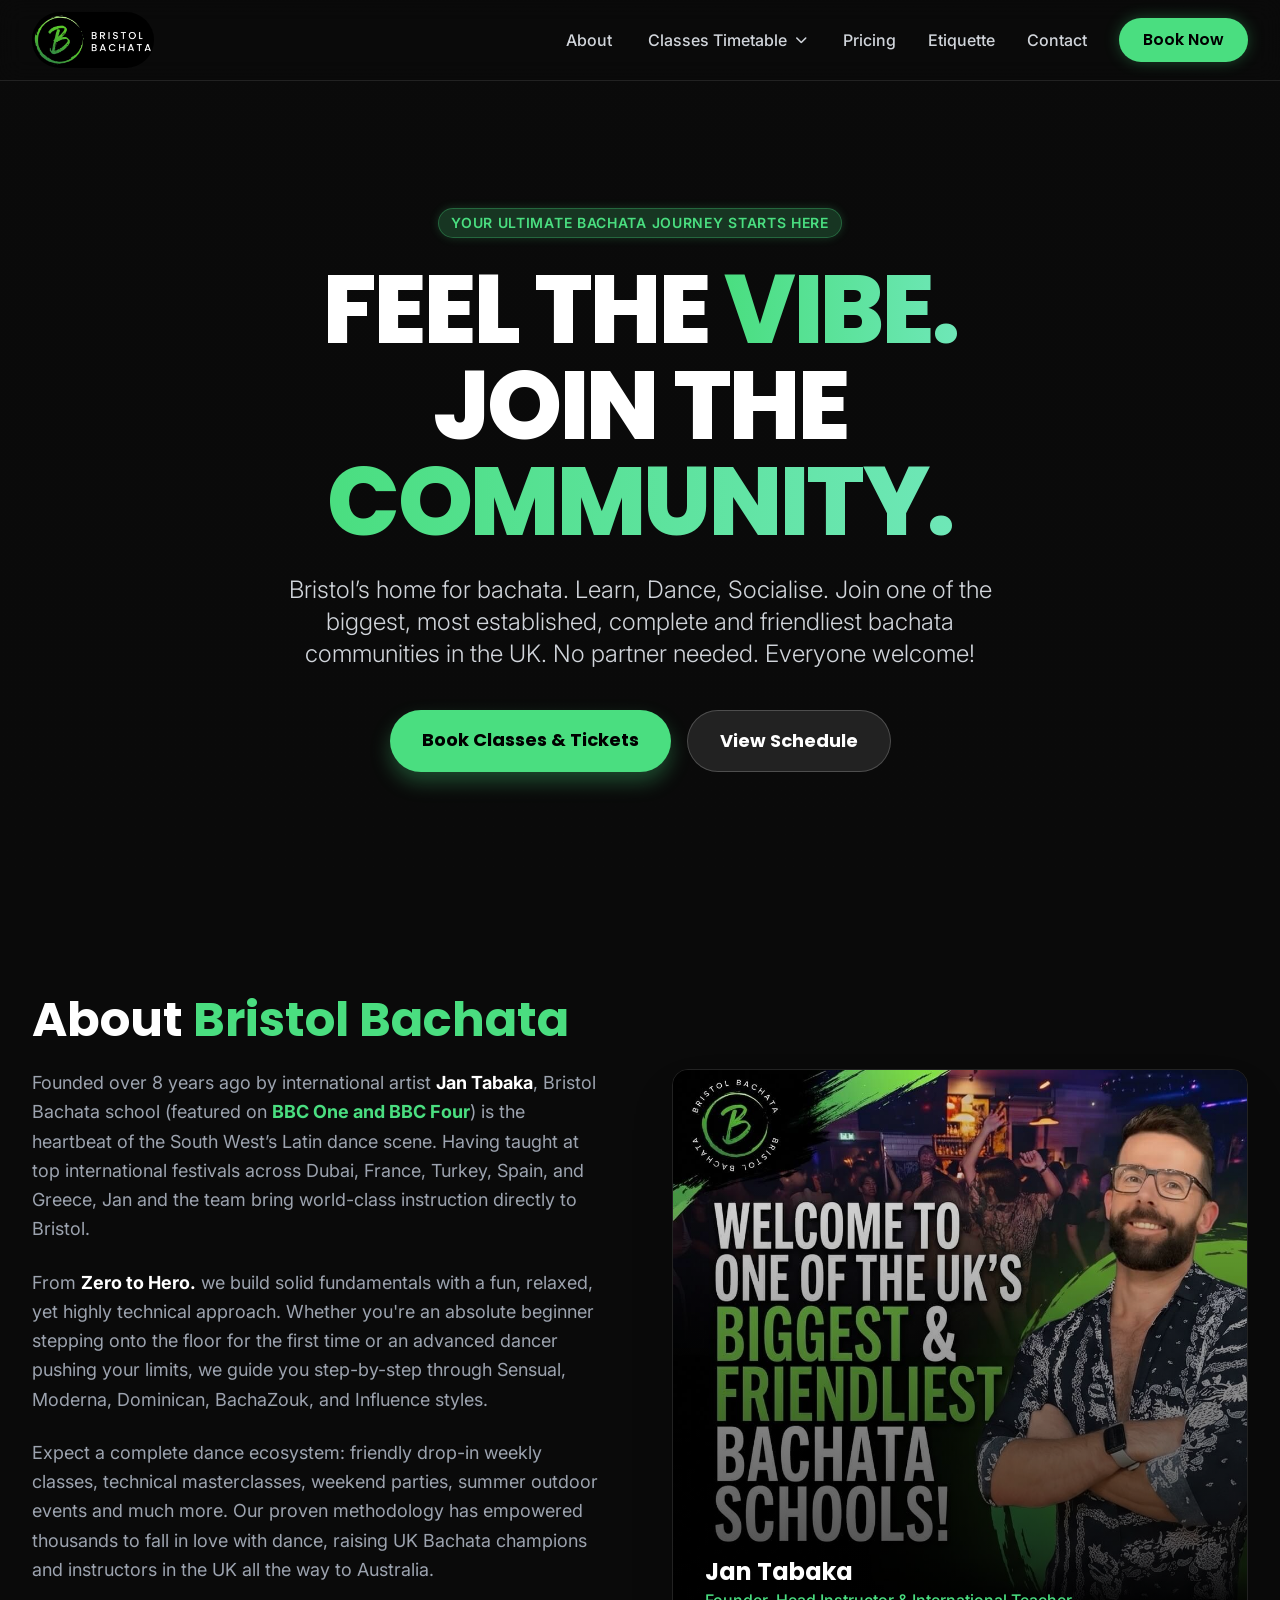
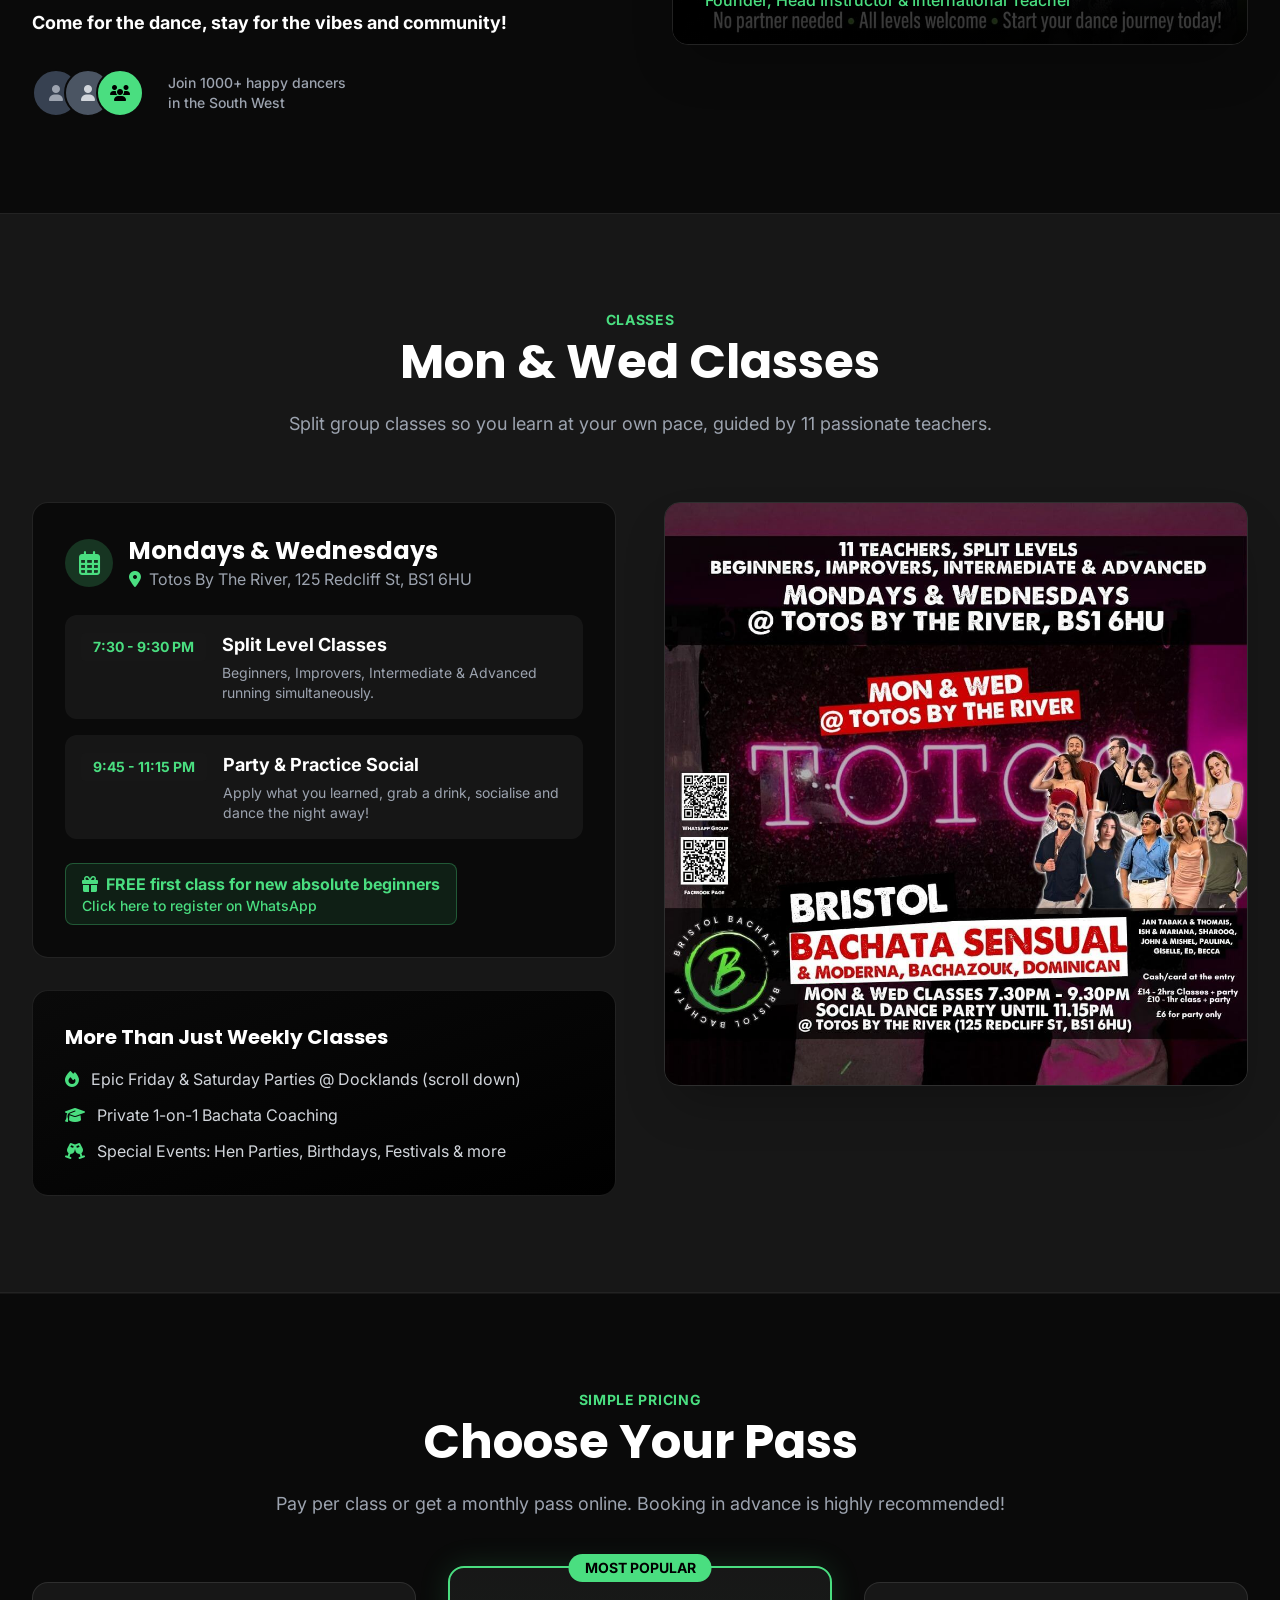
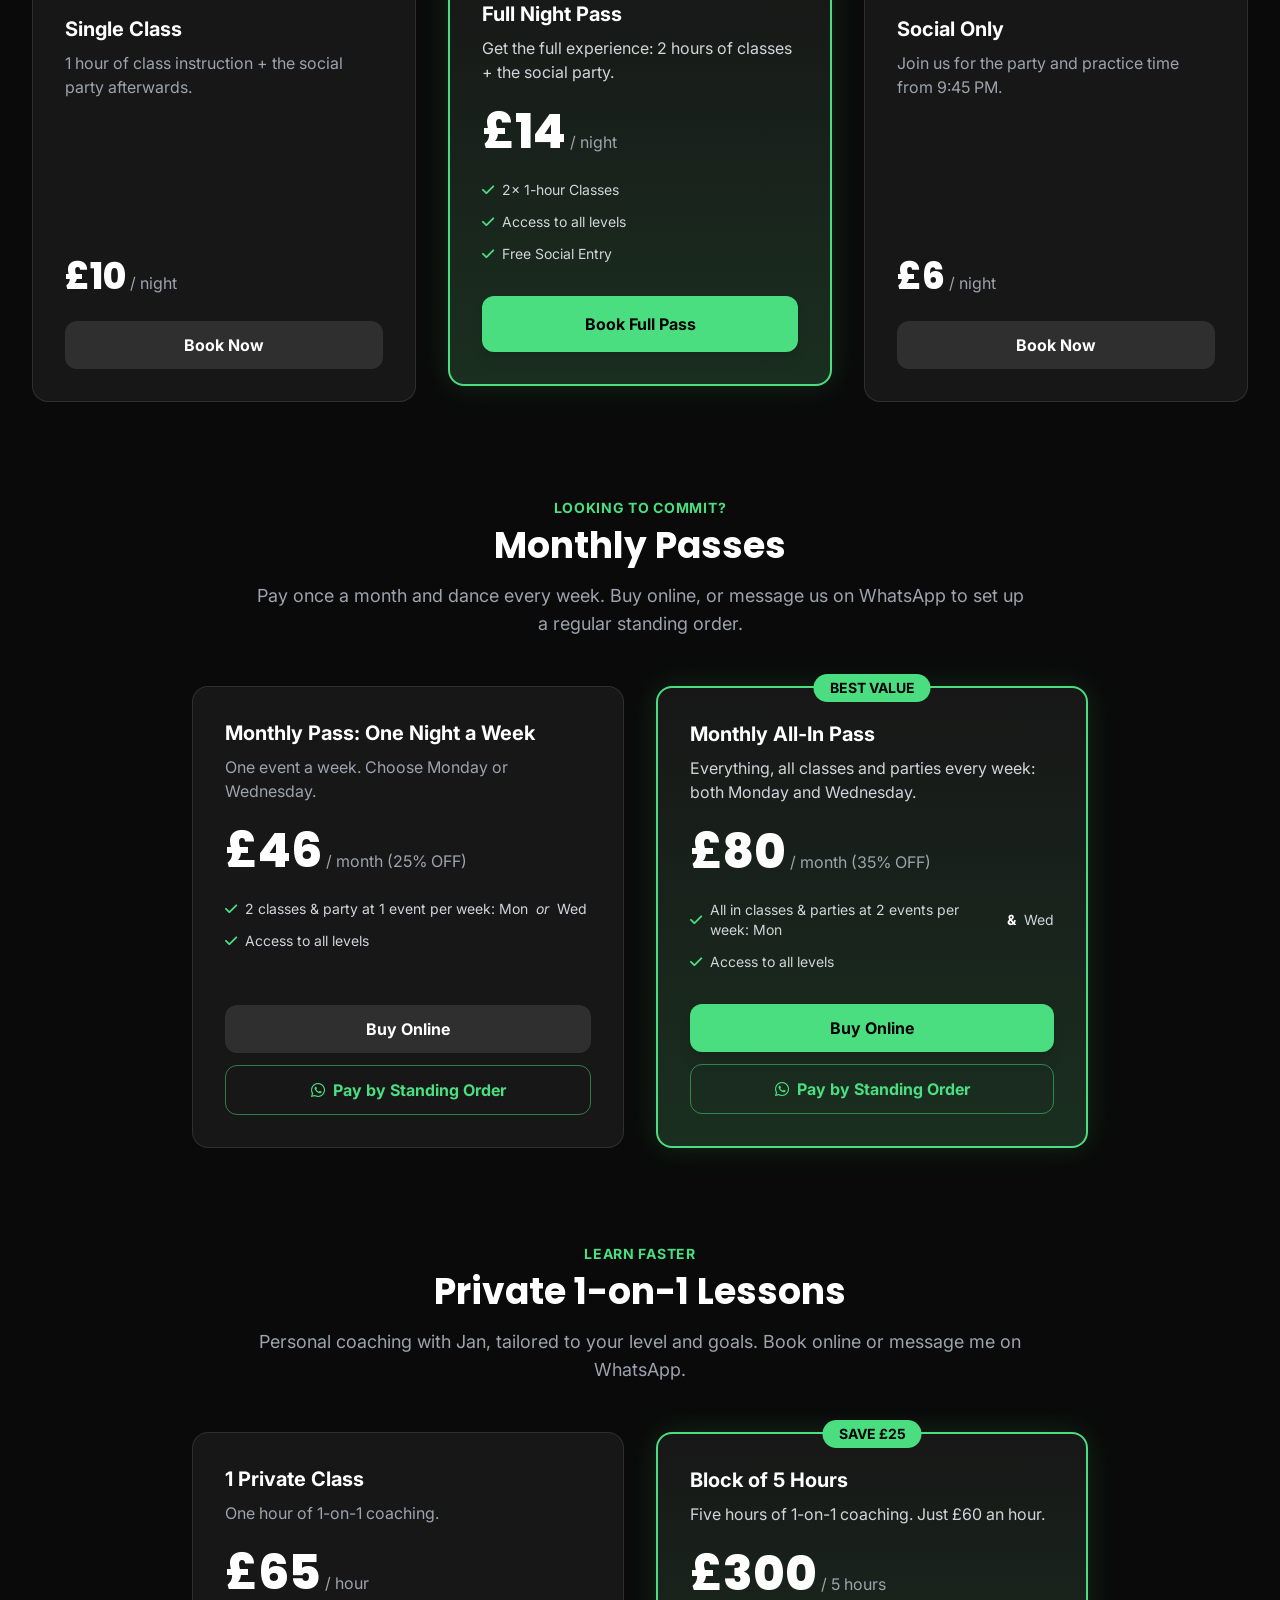
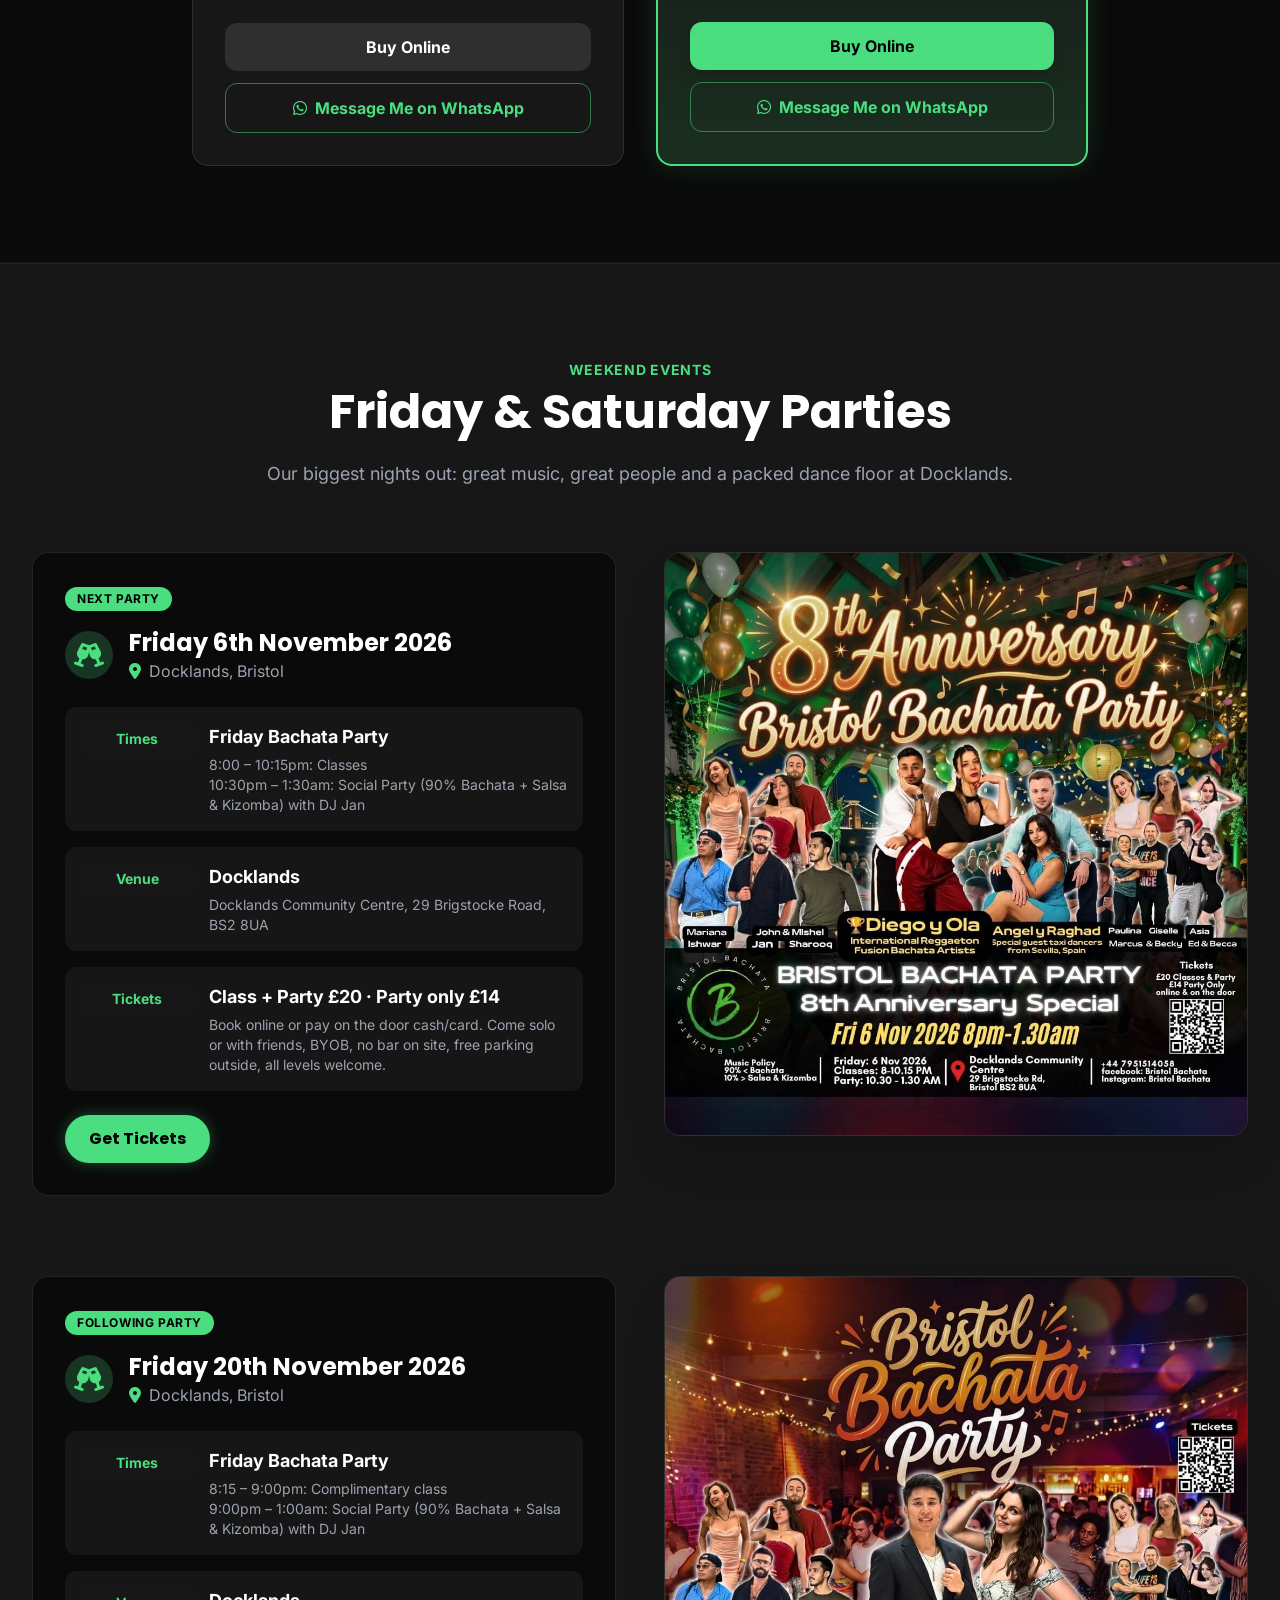
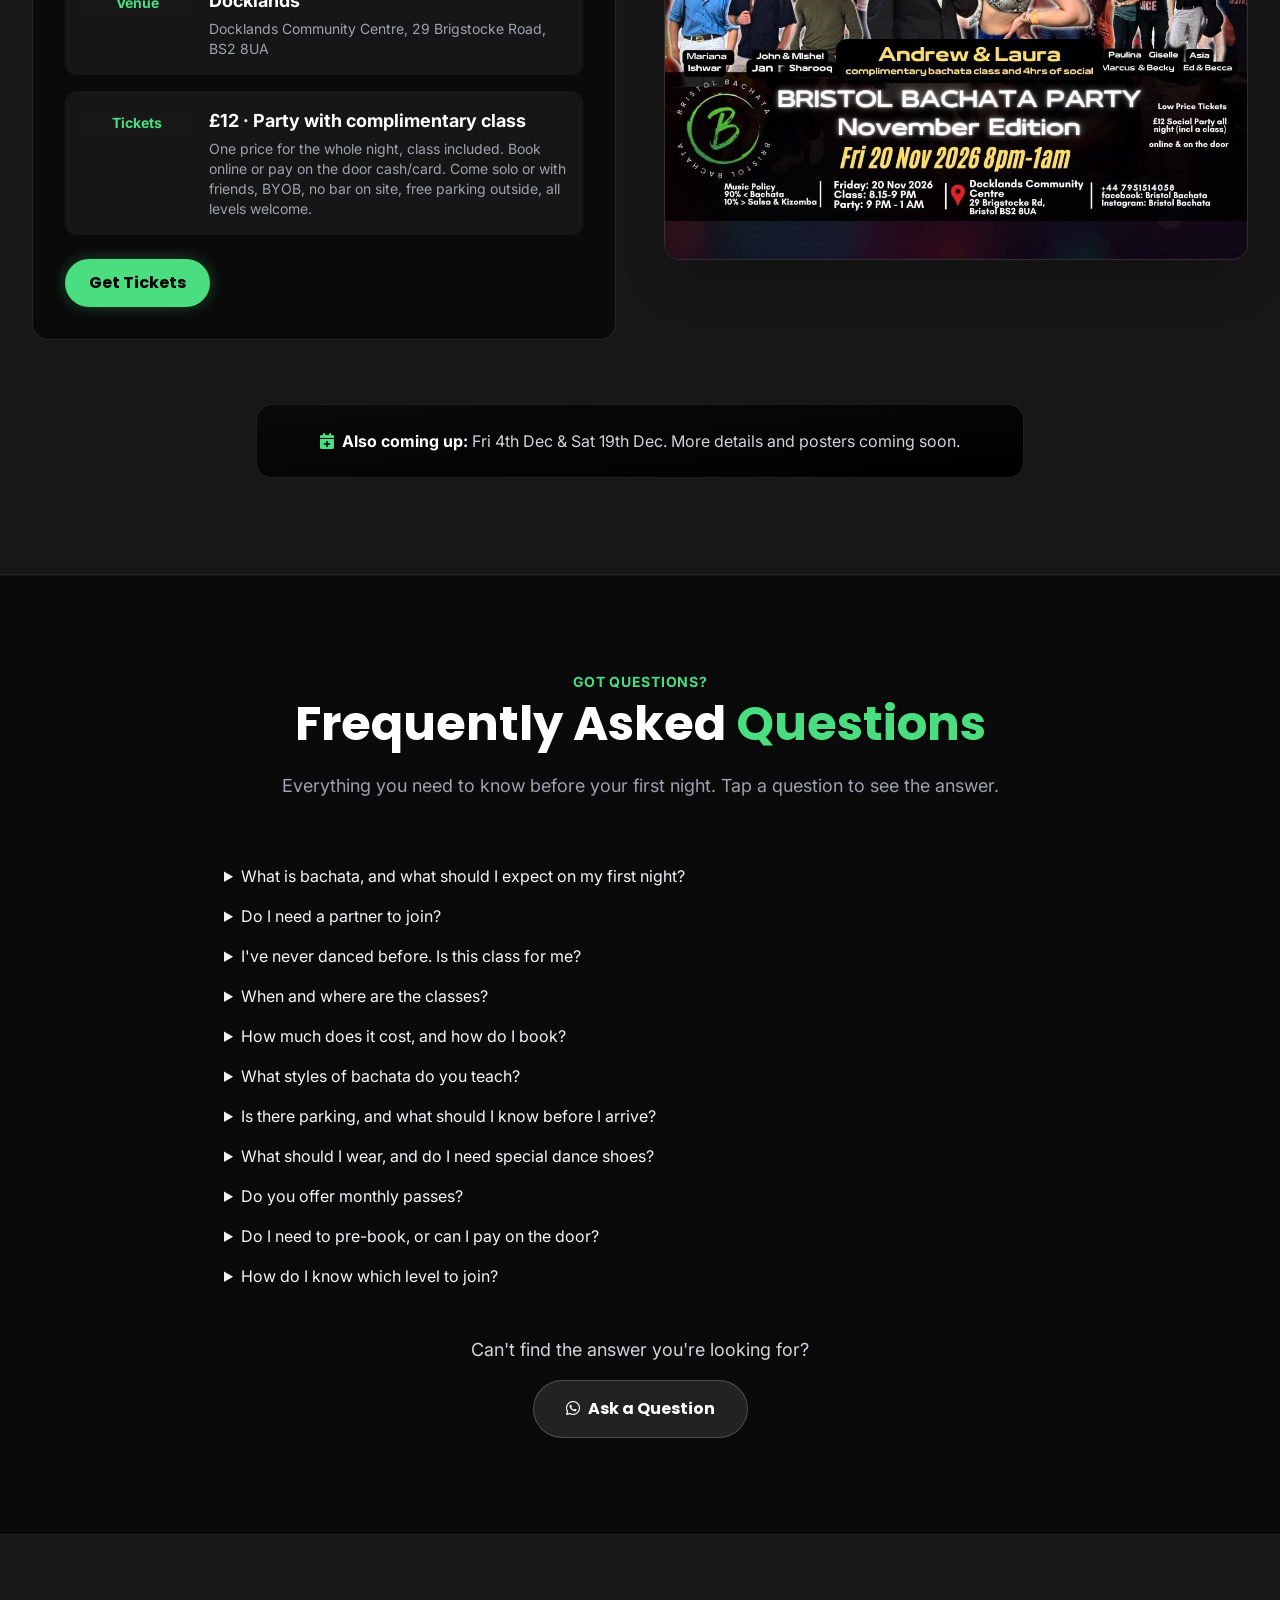
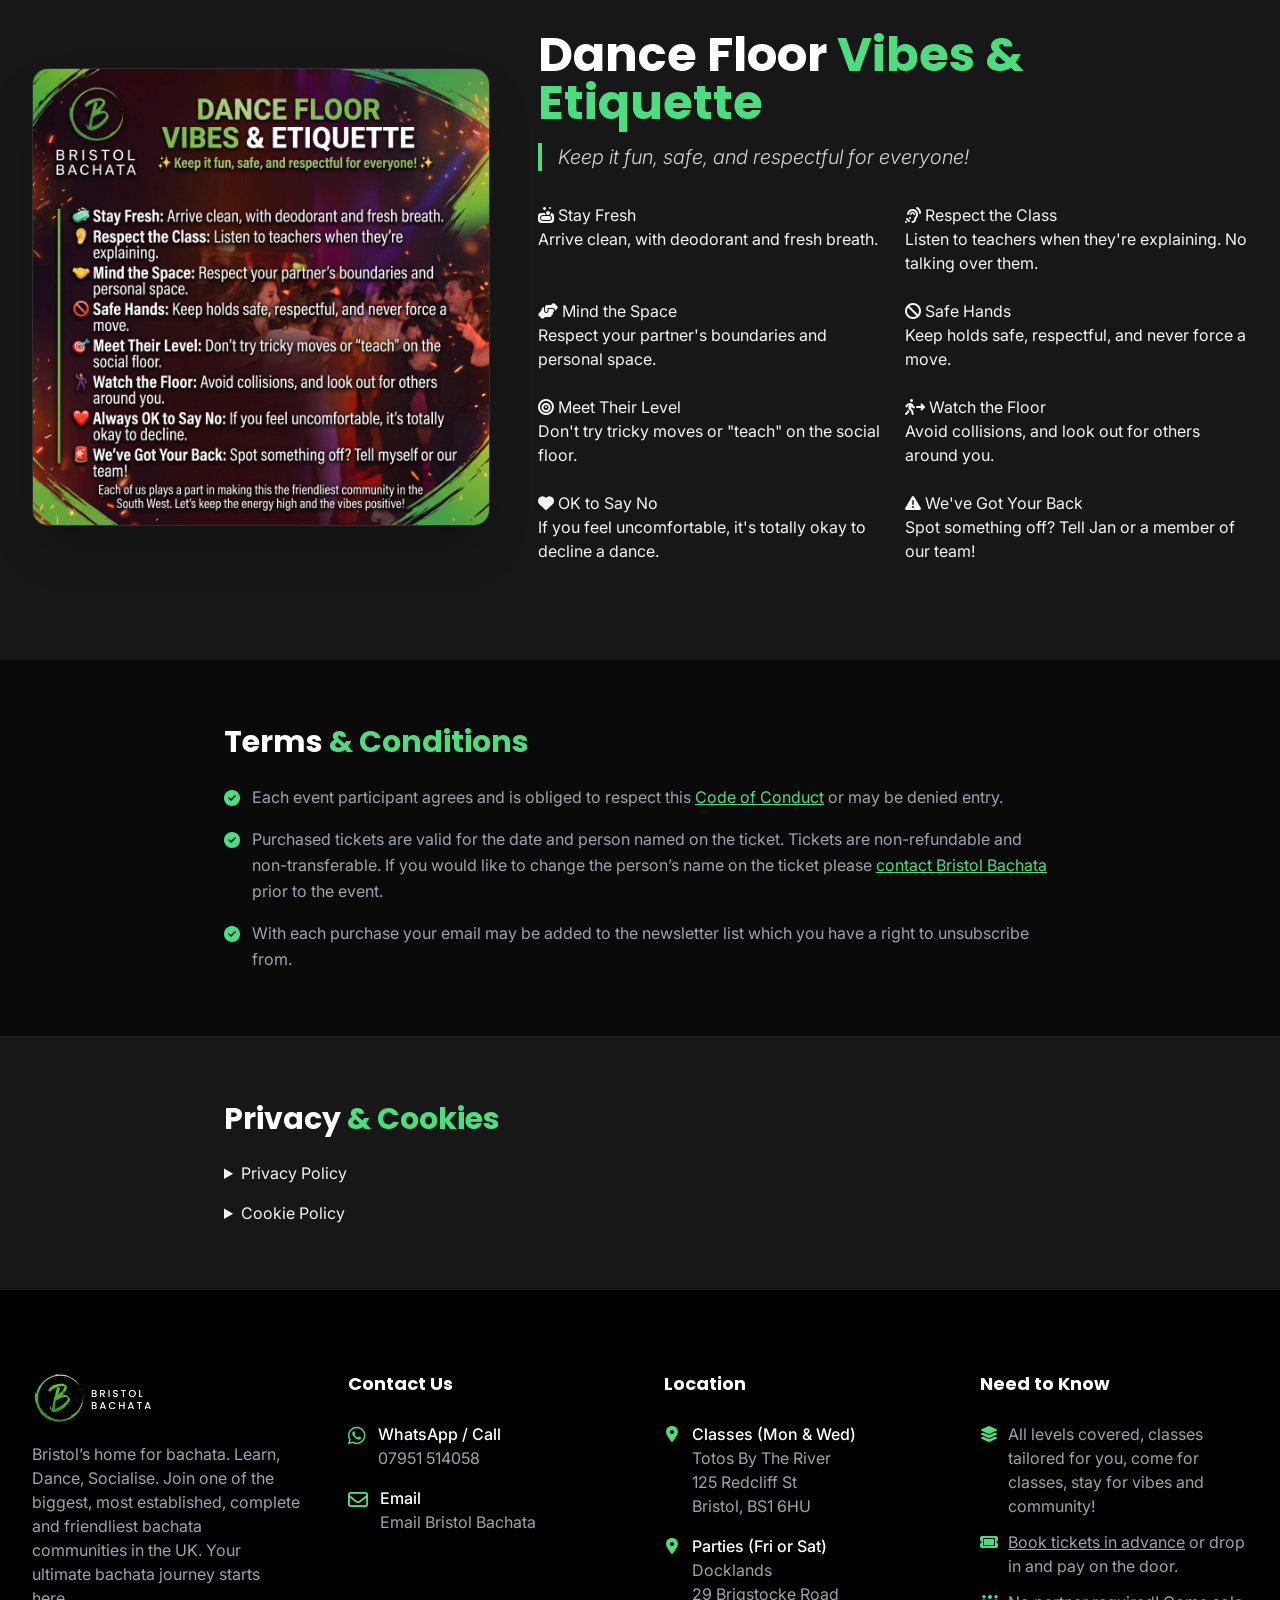
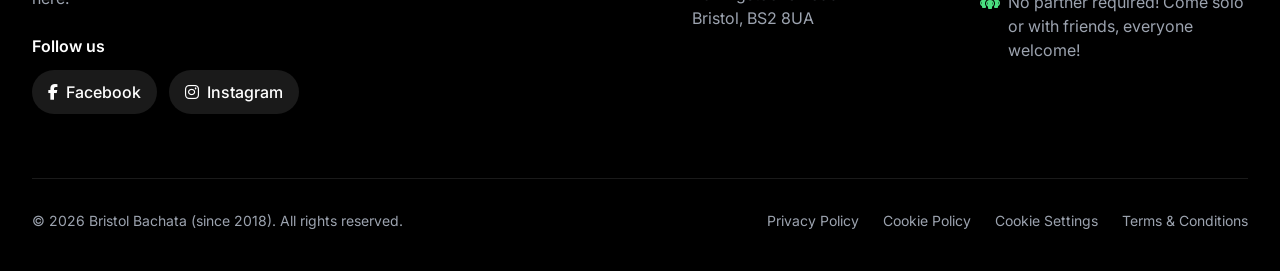
==== commit 0d90a32d: "Update fmt.Println message from 'Hello' to 'Goodbye'" ====
--- a/index-7.html
+++ b/index-7.html
@@ -5,79 +5,13 @@
     <meta name="viewport" content="width=device-width, initial-scale=1.0">
     <title>Bristol Bachata | Bachata Classes &amp; Parties in Bristol</title>
     <meta name="description" content="Bachata classes in Bristol every Monday &amp; Wednesday for all levels, plus Friday &amp; Saturday parties. No partner needed. Free first class for absolute beginners.">
-    <meta name="author" content="Bristol Bachata">
     <meta name="robots" content="index, follow, max-image-preview:large, max-snippet:-1">
     <meta name="theme-color" content="#0a0a0a">
+    <meta name="color-scheme" content="dark">
     <link rel="canonical" href="https://bristolbachata.co.uk/">
     <link rel="icon" href="logo.jpg">
 
-    <!-- Performance: connect early to Google Fonts, load CSS without blocking render -->
-    <link rel="preconnect" href="https://fonts.googleapis.com">
-    <link rel="preconnect" href="https://fonts.gstatic.com" crossorigin>
-    <link rel="stylesheet" href="tailwind.css">
-    <link rel="stylesheet" href="https://fonts.googleapis.com/css2?family=Inter:wght@300;400;500;600&family=Poppins:wght@600;700;800&display=swap" media="print" onload="this.media='all'">
-    <link rel="stylesheet" href="https://cdnjs.cloudflare.com/ajax/libs/font-awesome/6.4.0/css/all.min.css" media="print" onload="this.media='all'">
-    <noscript>
-        <link rel="stylesheet" href="https://fonts.googleapis.com/css2?family=Inter:wght@300;400;500;600&family=Poppins:wght@600;700;800&display=swap">
-        <link rel="stylesheet" href="https://cdnjs.cloudflare.com/ajax/libs/font-awesome/6.4.0/css/all.min.css">
-        <style>.fade-in-section{opacity:1;transform:none}</style>
-    </noscript>
-
-    <style>
-        /* Font Awesome icon fonts: show fallback straight away instead of blocking (must stay AFTER the Font Awesome link above) */
-        @font-face{font-family:"Font Awesome 6 Free";font-style:normal;font-weight:900;font-display:swap;src:url(https://cdnjs.cloudflare.com/ajax/libs/font-awesome/6.4.0/webfonts/fa-solid-900.woff2) format("woff2")}
-        @font-face{font-family:"Font Awesome 6 Free";font-style:normal;font-weight:400;font-display:swap;src:url(https://cdnjs.cloudflare.com/ajax/libs/font-awesome/6.4.0/webfonts/fa-regular-400.woff2) format("woff2")}
-        @font-face{font-family:"Font Awesome 6 Brands";font-style:normal;font-weight:400;font-display:swap;src:url(https://cdnjs.cloudflare.com/ajax/libs/font-awesome/6.4.0/webfonts/fa-brands-400.woff2) format("woff2")}
-
-        html { scroll-padding-top: 5rem; }
-        html, body { overflow-x: hidden; max-width: 100%; }
-        body { background-color: #0a0a0a; color: #f3f4f6; }
-
-        ::-webkit-scrollbar { width: 10px; }
-        ::-webkit-scrollbar-track { background: #171717; }
-        ::-webkit-scrollbar-thumb { background: #4ade80; border-radius: 5px; }
-        ::-webkit-scrollbar-thumb:hover { background: #22c55e; }
-
-        /* Keyboard focus + skip link (accessibility) */
-        a:focus-visible, button:focus-visible, summary:focus-visible { outline: 2px solid #4ade80; outline-offset: 2px; }
-        .skip-link { position: absolute; left: 1rem; top: -4rem; z-index: 100; background: #4ade80; color: #000; padding: .6rem 1rem; border-radius: .5rem; font-weight: 600; text-decoration: none; }
-        .skip-link:focus { top: 1rem; }
-
-        /* Layout helpers */
-        .logo-img { height: 3.5rem; width: auto; }
-        #hero { min-height: 100vh; min-height: 100svh; padding: 6rem 0 3rem; }
-
-        /* Fade-in animation */
-        .fade-in-section { opacity: 0; transform: translateY(30px); transition: opacity .8s ease-out, transform .8s ease-out; }
-        .fade-in-section.is-visible { opacity: 1; transform: none; }
-        @media (prefers-reduced-motion: reduce) {
-            html.scroll-smooth { scroll-behavior: auto; }
-            .fade-in-section { opacity: 1; transform: none; transition: none; }
-        }
-
-        /* Schedule dropdown */
-        .schedule-dropdown { position: relative; }
-        .schedule-dropdown > summary { list-style: none; cursor: pointer; }
-        .schedule-dropdown > summary::-webkit-details-marker { display: none; }
-        .schedule-submenu {
-            position: absolute; left: 0; top: calc(100% + .75rem); min-width: 220px;
-            background: rgba(17,24,39,.96); border: 1px solid rgba(255,255,255,.08); border-radius: .9rem;
-            box-shadow: 0 18px 48px rgba(0,0,0,.35); padding: .5rem; display: grid; gap: .35rem;
-            opacity: 0; visibility: hidden; transform: translateY(8px); transition: all .2s ease; z-index: 60;
-        }
-        .schedule-dropdown[open] .schedule-submenu,
-        .schedule-dropdown:hover .schedule-submenu,
-        .schedule-dropdown:focus-within .schedule-submenu { opacity: 1; visibility: visible; transform: translateY(0); }
-        .schedule-submenu a { display: block; background: rgba(255,255,255,.02); color: #d1d5db; text-decoration: none; border-radius: .7rem; padding: .7rem .9rem; font-weight: 500; transition: background .2s ease, color .2s ease; }
-        .schedule-submenu a:hover { background: rgba(74,222,128,.12); color: #a7f3d0; }
-        @media (max-width: 767px) {
-            .schedule-dropdown { width: 100%; }
-            .schedule-dropdown > summary { width: 100%; }
-            .schedule-submenu { position: static; opacity: 1; visibility: visible; transform: none; margin-top: .5rem; background: rgba(255,255,255,.02); border: 1px solid rgba(255,255,255,.06); box-shadow: none; }
-        }
-    </style>
-
-    <!-- Social sharing -->
+    <!-- Social sharing. Domain: bristolbachata.co.uk. If it ever changes, update this file, robots.txt and sitemap.xml -->
     <meta property="og:type" content="website">
     <meta property="og:site_name" content="Bristol Bachata">
     <meta property="og:locale" content="en_GB">
@@ -91,145 +25,218 @@
     <meta name="twitter:description" content="Bachata classes every Monday &amp; Wednesday for all levels, plus Friday &amp; Saturday parties. No partner needed.">
     <meta name="twitter:image" content="https://bristolbachata.co.uk/main.jpg">
 
+    <link rel="preconnect" href="https://fonts.googleapis.com">
+    <link rel="preconnect" href="https://fonts.gstatic.com" crossorigin>
+    <link rel="preconnect" href="https://cdnjs.cloudflare.com" crossorigin>
+
+    <!-- Critical CSS: only what is needed for the first paint -->
+    <style>
+        html, body { max-width: 100%; overflow-x: hidden; }
+        body { margin: 0; background: #0a0a0a; color: #f3f4f6; }
+        .skip-link { position: absolute; top: -4rem; left: 1rem; z-index: 100; padding: .5rem 1rem; border-radius: .5rem; background: #4ade80; color: #000; font-weight: 600; }
+        .skip-link:focus { top: 1rem; }
+        .nav-dropdown { position: relative; }
+        .nav-dropdown summary { display: flex; align-items: center; gap: .5rem; padding: .5rem .25rem; list-style: none; cursor: pointer; }
+        .nav-dropdown summary::-webkit-details-marker { display: none; }
+    </style>
+
+    <link rel="stylesheet" href="tailwind.css">
+
+    <!-- Non-critical CSS and icon/font files load without blocking the first paint -->
+    <link rel="stylesheet" href="noncritical.css" media="print" onload="this.media='all'">
+    <link rel="stylesheet" href="https://fonts.googleapis.com/css2?family=Inter:wght@300;400;500;600&amp;family=Poppins:wght@500;600;700;800&amp;display=swap" media="print" onload="this.media='all'">
+    <link rel="stylesheet" href="https://cdnjs.cloudflare.com/ajax/libs/font-awesome/6.4.0/css/all.min.css" media="print" onload="this.media='all'">
+    <noscript>
+        <link rel="stylesheet" href="noncritical.css">
+        <link rel="stylesheet" href="https://fonts.googleapis.com/css2?family=Inter:wght@300;400;500;600&amp;family=Poppins:wght@500;600;700;800&amp;display=swap">
+        <link rel="stylesheet" href="https://cdnjs.cloudflare.com/ajax/libs/font-awesome/6.4.0/css/all.min.css">
+    </noscript>
+
+    <script src="noncritical.js" defer></script>
+
     <!-- Structured data: business -->
     <script type="application/ld+json">
-{
-  "@context": "https://schema.org",
-  "@type": ["LocalBusiness", "EducationalOrganization"],
-  "@id": "https://bristolbachata.co.uk/#business",
-  "name": "Bristol Bachata",
-  "description": "Bachata dance school and community in Bristol. Weekly Monday and Wednesday split-level classes for all levels, Friday and Saturday parties, private lessons and monthly passes. No partner needed.",
-  "url": "https://bristolbachata.co.uk/",
-  "logo": "https://bristolbachata.co.uk/logo.jpg",
-  "image": ["https://bristolbachata.co.uk/main.jpg", "https://bristolbachata.co.uk/totosweekly.jpg"],
-  "telephone": "+447951514058",
-  "priceRange": "££",
-  "founder": { "@type": "Person", "name": "Jan Tabaka" },
-  "foundingDate": "2018",
-  "address": {
-    "@type": "PostalAddress",
-    "streetAddress": "Totos By The River, 125 Redcliff St",
-    "addressLocality": "Bristol",
-    "postalCode": "BS1 6HU",
-    "addressCountry": "GB"
-  },
-  "areaServed": { "@type": "City", "name": "Bristol" },
-  "openingHoursSpecification": [
-    { "@type": "OpeningHoursSpecification", "dayOfWeek": ["Monday", "Wednesday"], "opens": "19:30", "closes": "23:15" }
-  ],
-  "knowsAbout": ["Bachata", "Sensual bachata", "Bachata Moderna", "Dominican bachata", "Bachazouk"],
-  "sameAs": ["https://www.facebook.com/bachatabristol/", "https://www.instagram.com/bristolbachata/"],
-  "makesOffer": [
-    { "@type": "Offer", "name": "Social only", "price": "6", "priceCurrency": "GBP" },
-    { "@type": "Offer", "name": "Single class plus social", "price": "10", "priceCurrency": "GBP" },
-    { "@type": "Offer", "name": "Full night pass (2 classes plus social)", "price": "14", "priceCurrency": "GBP" },
-    { "@type": "Offer", "name": "Monthly pass, one night a week", "price": "46", "priceCurrency": "GBP" },
-    { "@type": "Offer", "name": "Monthly all-in pass, Monday and Wednesday", "price": "80", "priceCurrency": "GBP" },
-    { "@type": "Offer", "name": "Private 1-on-1 class (1 hour)", "price": "65", "priceCurrency": "GBP" },
-    { "@type": "Offer", "name": "Private 1-on-1 block of 5 hours", "price": "300", "priceCurrency": "GBP" }
-  ]
-}
+    {
+      "@context": "https://schema.org",
+      "@type": ["LocalBusiness", "EducationalOrganization"],
+      "@id": "https://bristolbachata.co.uk/#business",
+      "name": "Bristol Bachata",
+      "description": "Bachata dance school and community in Bristol. Weekly Monday and Wednesday split-level classes for all levels, Friday and Saturday parties, private lessons and monthly passes. No partner needed.",
+      "url": "https://bristolbachata.co.uk/",
+      "logo": "https://bristolbachata.co.uk/logo.jpg",
+      "image": ["https://bristolbachata.co.uk/main.jpg", "https://bristolbachata.co.uk/totosweekly.jpg"],
+      "telephone": "+447951514058",
+      "priceRange": "££",
+      "founder": { "@type": "Person", "name": "Jan Tabaka" },
+      "foundingDate": "2018",
+      "address": {
+        "@type": "PostalAddress",
+        "streetAddress": "Totos By The River, 125 Redcliff St",
+        "addressLocality": "Bristol",
+        "postalCode": "BS1 6HU",
+        "addressCountry": "GB"
+      },
+      "areaServed": { "@type": "City", "name": "Bristol" },
+      "openingHoursSpecification": [
+        { "@type": "OpeningHoursSpecification", "dayOfWeek": ["Monday", "Wednesday"], "opens": "19:30", "closes": "23:15" }
+      ],
+      "knowsAbout": ["Bachata", "Sensual bachata", "Bachata Moderna", "Dominican bachata", "Bachazouk"],
+      "sameAs": ["https://www.facebook.com/bachatabristol/", "https://www.instagram.com/bristolbachata/"],
+      "makesOffer": [
+        { "@type": "Offer", "name": "Social only", "price": "6", "priceCurrency": "GBP" },
+        { "@type": "Offer", "name": "Single class plus social", "price": "10", "priceCurrency": "GBP" },
+        { "@type": "Offer", "name": "Full night pass (2 classes plus social)", "price": "14", "priceCurrency": "GBP" },
+        { "@type": "Offer", "name": "Monthly pass, one night a week", "price": "46", "priceCurrency": "GBP" },
+        { "@type": "Offer", "name": "Monthly all-in pass, Monday and Wednesday", "price": "80", "priceCurrency": "GBP" },
+        { "@type": "Offer", "name": "Private 1-on-1 class (1 hour)", "price": "65", "priceCurrency": "GBP" },
+        { "@type": "Offer", "name": "Private 1-on-1 block of 5 hours", "price": "300", "priceCurrency": "GBP" }
+      ]
+    }
     </script>
 
-    <!-- Structured data: FAQ (keep in sync with the visible FAQ below) -->
+    <!-- Structured data: FAQ (keep identical to the visible FAQ below) -->
     <script type="application/ld+json">
-{
-  "@context": "https://schema.org",
-  "@type": "FAQPage",
-  "mainEntity": [
-    { "@type": "Question", "name": "What is bachata, and what should I expect on my first night?",
-      "acceptedAnswer": { "@type": "Answer", "text": "Bachata is a partner dance that began in the Dominican Republic. It's smooth, romantic and all about connection, danced to music with a steady, easy-to-follow beat. It's one of the most popular Latin dances in the world, and a great one to start with. At Bristol Bachata we teach Sensual, Moderna, Dominican and Bachazouk-influenced styles. Your night: arrive and say hello a few minutes early and a friendly face will point you to the right group. Class (7:30 to 9:30 PM): beginners start from the basics, the steps, the rhythm and how to move with a partner, while other levels run alongside. Party and practice social (9:45 to 11:15 PM): put what you've learned into practice, grab a drink and enjoy the music with no pressure. You don't need any experience, a partner or special clothes. Everyone was a beginner once, and our community loves helping newcomers feel at home." } },
-    { "@type": "Question", "name": "Do I need a partner to join?",
-      "acceptedAnswer": { "@type": "Answer", "text": "Not at all! Most people come on their own. In class we rotate partners, so you'll dance with lots of different people and meet the community along the way." } },
-    { "@type": "Question", "name": "I've never danced before. Is this class for me?",
-      "acceptedAnswer": { "@type": "Answer", "text": "Absolutely. We run split-level classes (Beginners, Improvers, Intermediate and Advanced) at the same time, so you learn at your own pace with a teacher guiding your level. Your first class is free if you're an absolute beginner. Just message us on WhatsApp to register." } },
-    { "@type": "Question", "name": "When and where are the classes?",
-      "acceptedAnswer": { "@type": "Answer", "text": "Classes run every Monday and Wednesday at Toto's By The River, 125 Redcliff St, Bristol, BS1 6HU. Classes are from 7:30 to 9:30 PM, followed by the party and practice social until 11:15 PM. Our Friday and Saturday parties are held at Docklands. Check the schedule above for the next date." } },
-    { "@type": "Question", "name": "How much does it cost, and how do I book?",
-      "acceptedAnswer": { "@type": "Answer", "text": "A full night (two classes plus the social) is £14, a single class plus the social is £10, and the social only is £6. You can book in advance on our online store, which is highly recommended, where monthly passes are also available. You can also pay at the door by cash or card." } },
-    { "@type": "Question", "name": "What styles of bachata do you teach?",
-      "acceptedAnswer": { "@type": "Answer", "text": "We specialise in Sensual, Moderna, Dominican and Bachazouk-influenced bachata. Our 11 teachers focus on connection and technique, so you'll build a strong foundation whatever style you end up loving most." } },
-    { "@type": "Question", "name": "Is there parking, and what should I know before I arrive?",
-      "acceptedAnswer": { "@type": "Answer", "text": "There is free parking after 6 PM on the single yellow lines nearby, spots limited." } },
-    { "@type": "Question", "name": "What should I wear, and do I need special dance shoes?",
-      "acceptedAnswer": { "@type": "Answer", "text": "No special dance shoes needed! Wear something comfortable that you can move in. For shoes, pick something comfortable with a smooth, flexible sole that lets you pivot and glide easily. Very grippy soles can be hard on your knees and ankles when turning. Some people like to dress up a little for the social, but it's completely up to you." } },
-    { "@type": "Question", "name": "Do you offer monthly passes?",
-      "acceptedAnswer": { "@type": "Answer", "text": "Yes! If you're ready to commit, monthly passes are available on our online store. They're a great way to keep improving week after week, and you can see the current options and prices there." } },
-    { "@type": "Question", "name": "Do I need to pre-book, or can I pay on the door?",
-      "acceptedAnswer": { "@type": "Answer", "text": "You can do either. Booking in advance on our online store is highly recommended, as it guarantees your place and makes for a smoother entry. If you decide last minute, you're welcome to turn up and pay at the door by cash or card." } },
-    { "@type": "Question", "name": "How do I know which level to join?",
-      "acceptedAnswer": { "@type": "Answer", "text": "We teach different levels at the same time: Beginners, Improvers, Intermediate and Advanced. If you've never danced bachata, or only done it a handful of times, start in Beginners. If you're not sure, just ask a teacher when you arrive and we'll point you to the right group. You can always move up as you progress." } }
-  ]
-}
+    {
+      "@context": "https://schema.org",
+      "@type": "FAQPage",
+      "mainEntity": [
+        {
+          "@type": "Question",
+          "name": "What is bachata, and what should I expect on my first night?",
+          "acceptedAnswer": { "@type": "Answer", "text": "Bachata is a partner dance that began in the Dominican Republic. It's smooth, romantic and all about connection, danced to music with a steady, easy-to-follow beat. It's one of the most popular Latin dances in the world, and a great one to start with. At Bristol Bachata we teach Sensual, Moderna, Dominican and Bachazouk-influenced styles. Here's how your night will go: Arrive and say hello. Come a few minutes early, and a friendly face will point you to the right group. Class (7:30 to 9:30 PM). Beginners start from the basics: the steps, the rhythm and how to move with a partner. Other levels run alongside at the same time. Party and practice social (9:45 to 11:15 PM). Put what you've learned into practice, grab a drink and enjoy the music. There's no pressure, so dance as much or as little as you like. You don't need any experience, a partner or special clothes. Everyone was a beginner once, and our community loves helping newcomers feel at home." }
+        },
+        {
+          "@type": "Question",
+          "name": "Do I need a partner to join?",
+          "acceptedAnswer": { "@type": "Answer", "text": "Not at all! Most people come on their own. In class we rotate partners, so you'll dance with lots of different people and meet the community along the way." }
+        },
+        {
+          "@type": "Question",
+          "name": "I've never danced before. Is this class for me?",
+          "acceptedAnswer": { "@type": "Answer", "text": "Absolutely. We run split-level classes (Beginners, Improvers, Intermediate and Advanced) at the same time, so you learn at your own pace with a teacher guiding your level. Your first class is free if you're an absolute beginner. Just message us on WhatsApp to register." }
+        },
+        {
+          "@type": "Question",
+          "name": "When and where are the classes?",
+          "acceptedAnswer": { "@type": "Answer", "text": "Classes run every Monday and Wednesday at Toto's By The River, 125 Redcliff St, Bristol, BS1 6HU. Classes are from 7:30 to 9:30 PM, followed by the party and practice social until 11:15 PM. Our Friday and Saturday parties are held at Docklands. Check the schedule above for the next date." }
+        },
+        {
+          "@type": "Question",
+          "name": "How much does it cost, and how do I book?",
+          "acceptedAnswer": { "@type": "Answer", "text": "A full night (two classes plus the social) is £14, a single class plus the social is £10, and the social only is £6. You can book in advance on our online store, which is highly recommended, where monthly passes are also available. You can also pay at the door by cash or card." }
+        },
+        {
+          "@type": "Question",
+          "name": "What styles of bachata do you teach?",
+          "acceptedAnswer": { "@type": "Answer", "text": "We specialise in Sensual, Moderna, Dominican and Bachazouk-influenced bachata. Our 11 teachers focus on connection and technique, so you'll build a strong foundation whatever style you end up loving most." }
+        },
+        {
+          "@type": "Question",
+          "name": "Is there parking, and what should I know before I arrive?",
+          "acceptedAnswer": { "@type": "Answer", "text": "There is free parking after 6 PM on the single yellow lines nearby, spots limited." }
+        },
+        {
+          "@type": "Question",
+          "name": "What should I wear, and do I need special dance shoes?",
+          "acceptedAnswer": { "@type": "Answer", "text": "No special dance shoes needed! Wear something comfortable that you can move in. For shoes, pick something comfortable with a smooth, flexible sole that lets you pivot and glide easily. Very grippy soles can be hard on your knees and ankles when turning. Some people like to dress up a little for the social, but it's completely up to you." }
+        },
+        {
+          "@type": "Question",
+          "name": "Do you offer monthly passes?",
+          "acceptedAnswer": { "@type": "Answer", "text": "Yes! If you're ready to commit, monthly passes are available on our online store. They're a great way to keep improving week after week, and you can see the current options and prices there." }
+        },
+        {
+          "@type": "Question",
+          "name": "Do I need to pre-book, or can I pay on the door?",
+          "acceptedAnswer": { "@type": "Answer", "text": "You can do either. Booking in advance on our online store is highly recommended, as it guarantees your place and makes for a smoother entry. If you decide last minute, you're welcome to turn up and pay at the door by cash or card." }
+        },
+        {
+          "@type": "Question",
+          "name": "How do I know which level to join?",
+          "acceptedAnswer": { "@type": "Answer", "text": "We teach different levels at the same time: Beginners, Improvers, Intermediate and Advanced. If you've never danced bachata, or only done it a handful of times, start in Beginners. If you're not sure, just ask a teacher when you arrive and we'll point you to the right group. You can always move up as you progress." }
+        }
+      ]
+    }
     </script>
 
-    <!-- Structured data: events. Update or remove each event after the party so it never goes out of date -->
+    <!-- Structured data: events. Update (or remove) after each party so it never goes out of date -->
     <script type="application/ld+json">
-[
-  {
-    "@context": "https://schema.org",
-    "@type": "DanceEvent",
-    "name": "Bristol Bachata Friday Party – 6 November",
-    "startDate": "2026-11-06T20:00:00+00:00",
-    "endDate": "2026-11-07T01:30:00+00:00",
-    "eventStatus": "https://schema.org/EventScheduled",
-    "eventAttendanceMode": "https://schema.org/OfflineEventAttendanceMode",
-    "description": "Classes 8:00-10:15pm then social party 10:30pm-1:30am, 90% bachata plus salsa and kizomba. No partner needed, all levels welcome.",
-    "image": ["https://bristolbachata.co.uk/6Nov.jpg"],
-    "performer": { "@type": "Person", "name": "DJ Jan (Jan Tabaka)" },
-    "location": {
-      "@type": "Place",
-      "name": "Docklands Community Centre",
-      "address": { "@type": "PostalAddress", "streetAddress": "29 Brigstocke Road", "addressLocality": "Bristol", "postalCode": "BS2 8UA", "addressCountry": "GB" }
-    },
-    "organizer": { "@type": "Organization", "name": "Bristol Bachata", "url": "https://bristolbachata.co.uk/" },
-    "offers": [
-      { "@type": "Offer", "name": "Class + Party", "price": "20", "priceCurrency": "GBP", "validFrom": "2026-10-18T00:00:00+01:00", "url": "https://bristolbachata.sumupstore.com", "availability": "https://schema.org/InStock" },
-      { "@type": "Offer", "name": "Party only", "price": "14", "priceCurrency": "GBP", "validFrom": "2026-10-18T00:00:00+01:00", "url": "https://bristolbachata.sumupstore.com", "availability": "https://schema.org/InStock" }
+    [
+      {
+        "@context": "https://schema.org",
+        "@type": "DanceEvent",
+        "name": "Bristol Bachata Friday Party – 6 November",
+        "startDate": "2026-11-06T20:00:00+00:00",
+        "endDate": "2026-11-07T01:30:00+00:00",
+        "eventStatus": "https://schema.org/EventScheduled",
+        "eventAttendanceMode": "https://schema.org/OfflineEventAttendanceMode",
+        "description": "Classes 8:00-10:15pm then social party 10:30pm-1:30am, 90% bachata plus salsa and kizomba. No partner needed, all levels welcome.",
+        "image": ["https://bristolbachata.co.uk/6Nov.jpg"],
+        "performer": { "@type": "Person", "name": "DJ Jan (Jan Tabaka)" },
+        "location": {
+          "@type": "Place",
+          "name": "Docklands Community Centre",
+          "address": {
+            "@type": "PostalAddress",
+            "streetAddress": "29 Brigstocke Road",
+            "addressLocality": "Bristol",
+            "postalCode": "BS2 8UA",
+            "addressCountry": "GB"
+          }
+        },
+        "organizer": { "@type": "Organization", "name": "Bristol Bachata", "url": "https://bristolbachata.co.uk/" },
+        "offers": [
+          { "@type": "Offer", "name": "Class + Party", "price": "20", "priceCurrency": "GBP", "validFrom": "2026-10-18T00:00:00+01:00", "url": "https://bristolbachata.sumupstore.com", "availability": "https://schema.org/InStock" },
+          { "@type": "Offer", "name": "Party only", "price": "14", "priceCurrency": "GBP", "validFrom": "2026-10-18T00:00:00+01:00", "url": "https://bristolbachata.sumupstore.com", "availability": "https://schema.org/InStock" }
+        ]
+      },
+      {
+        "@context": "https://schema.org",
+        "@type": "DanceEvent",
+        "name": "Bristol Bachata Friday Party – 20 November",
+        "startDate": "2026-11-20T20:15:00+00:00",
+        "endDate": "2026-11-21T01:00:00+00:00",
+        "eventStatus": "https://schema.org/EventScheduled",
+        "eventAttendanceMode": "https://schema.org/OfflineEventAttendanceMode",
+        "description": "Complimentary class 8:15-9pm then social party 9pm-1am, 90% bachata plus salsa and kizomba. No partner needed, all levels welcome.",
+        "image": ["https://bristolbachata.co.uk/20nov.jpg"],
+        "performer": { "@type": "Person", "name": "DJ Jan (Jan Tabaka)" },
+        "location": {
+          "@type": "Place",
+          "name": "Docklands Community Centre",
+          "address": {
+            "@type": "PostalAddress",
+            "streetAddress": "29 Brigstocke Road",
+            "addressLocality": "Bristol",
+            "postalCode": "BS2 8UA",
+            "addressCountry": "GB"
+          }
+        },
+        "organizer": { "@type": "Organization", "name": "Bristol Bachata", "url": "https://bristolbachata.co.uk/" },
+        "offers": { "@type": "Offer", "name": "Party with complimentary class", "price": "12", "priceCurrency": "GBP", "validFrom": "2026-10-18T00:00:00+01:00", "url": "https://bristolbachata.sumupstore.com", "availability": "https://schema.org/InStock" }
+      }
     ]
-  },
-  {
-    "@context": "https://schema.org",
-    "@type": "DanceEvent",
-    "name": "Bristol Bachata Friday Party – 20 November",
-    "startDate": "2026-11-20T20:15:00+00:00",
-    "endDate": "2026-11-21T01:00:00+00:00",
-    "eventStatus": "https://schema.org/EventScheduled",
-    "eventAttendanceMode": "https://schema.org/OfflineEventAttendanceMode",
-    "description": "Complimentary class 8:15-9pm then social party 9pm-1am, 90% bachata plus salsa and kizomba. No partner needed, all levels welcome.",
-    "image": ["https://bristolbachata.co.uk/20nov.jpg"],
-    "performer": { "@type": "Person", "name": "DJ Jan (Jan Tabaka)" },
-    "location": {
-      "@type": "Place",
-      "name": "Docklands Community Centre",
-      "address": { "@type": "PostalAddress", "streetAddress": "29 Brigstocke Road", "addressLocality": "Bristol", "postalCode": "BS2 8UA", "addressCountry": "GB" }
-    },
-    "organizer": { "@type": "Organization", "name": "Bristol Bachata", "url": "https://bristolbachata.co.uk/" },
-    "offers": { "@type": "Offer", "name": "Party with complimentary class", "price": "12", "priceCurrency": "GBP", "validFrom": "2026-10-18T00:00:00+01:00", "url": "https://bristolbachata.sumupstore.com", "availability": "https://schema.org/InStock" }
-  }
-]
     </script>
 </head>
+
 <body class="antialiased selection:bg-bbGreen selection:text-black">
-
-    <a href="#main" class="skip-link">Skip to main content</a>
-
-    <header class="fixed w-full top-0 z-50 bg-bbDark/90 backdrop-blur-md border-b border-white/10 transition-all duration-300">
+    <a href="#main" class="skip-link">Skip to content</a>
+
+    <!-- ===================== HEADER ===================== -->
+    <header class="fixed w-full top-0 z-50 bg-bbDark/90 backdrop-blur-md border-b border-white/10">
         <div class="max-w-7xl mx-auto px-4 sm:px-6 lg:px-8">
             <div class="flex justify-between items-center h-20">
-                <a href="#" class="flex items-center" aria-label="Bristol Bachata home">
-                    <img src="logo.jpg" alt="Bristol Bachata logo" width="122" height="56" class="logo-img object-contain rounded-full">
+                <a href="#" class="flex-shrink-0 flex items-center">
+                    <img src="logo.jpg" alt="Bristol Bachata home" width="122" height="56" class="h-14 w-30 object-contain rounded-full">
                 </a>
 
-                <!-- Desktop menu -->
                 <nav class="hidden md:flex space-x-8 items-center" aria-label="Main">
                     <a href="#about" class="text-gray-300 hover:text-bbGreen transition-colors font-medium">About</a>
-                    <details class="schedule-dropdown inline-block">
-                        <summary class="text-gray-300 hover:text-bbGreen transition-colors font-medium flex items-center gap-2 px-1 py-2 rounded-md">
-                            Classes Timetable
-                            <i class="fa-solid fa-chevron-down text-xs" aria-hidden="true"></i>
+                    <details class="nav-dropdown">
+                        <summary class="text-gray-300 hover:text-bbGreen transition-colors font-medium">
+                            Classes Timetable <i class="fa-solid fa-chevron-down text-xs"></i>
                         </summary>
-                        <div class="schedule-submenu">
+                        <div class="nav-menu">
                             <a href="#classes">Mon &amp; Wed Classes</a>
                             <a href="#parties">Weekend Events</a>
                         </div>
@@ -237,54 +244,42 @@
                     <a href="#pricing" class="text-gray-300 hover:text-bbGreen transition-colors font-medium">Pricing</a>
                     <a href="#etiquette" class="text-gray-300 hover:text-bbGreen transition-colors font-medium">Etiquette</a>
                     <a href="#contact" class="text-gray-300 hover:text-bbGreen transition-colors font-medium">Contact</a>
-                    <a href="https://bristolbachata.sumupstore.com" target="_blank" rel="noopener noreferrer" class="bg-bbGreen text-black hover:bg-bbGreenHover px-6 py-2.5 rounded-full font-heading font-semibold transition-all transform hover:scale-105 shadow-[0_0_15px_rgba(74,222,128,0.3)]">
-                        Book Now
-                    </a>
+                    <a href="https://bristolbachata.sumupstore.com" target="_blank" rel="noopener noreferrer" class="bg-bbGreen text-black hover:bg-bbGreenHover px-6 py-2.5 rounded-full font-heading font-semibold transition-all transform hover:scale-105 shadow-[0_0_15px_rgba(74,222,128,0.3)]">Book Now</a>
                 </nav>
 
-                <!-- Mobile menu button -->
                 <div class="md:hidden flex items-center">
-                    <button id="mobile-menu-btn" type="button" aria-label="Open menu" aria-expanded="false" aria-controls="mobile-menu" class="text-gray-300 hover:text-white focus:outline-none p-2">
-                        <i class="fa-solid fa-bars text-2xl" aria-hidden="true"></i>
+                    <button id="menu-btn" type="button" aria-label="Open menu" aria-expanded="false" aria-controls="mobile-menu" class="text-gray-300 hover:text-white p-2">
+                        <i class="fa-solid fa-bars text-2xl"></i>
                     </button>
                 </div>
             </div>
         </div>
 
-        <!-- Mobile menu -->
-        <div id="mobile-menu" class="hidden md:hidden bg-bbCard border-b border-white/10">
-            <nav class="px-2 pt-2 pb-4 space-y-1 sm:px-3 flex flex-col" aria-label="Mobile">
+        <nav id="mobile-menu" class="hidden md:hidden bg-bbCard border-b border-white/10" aria-label="Mobile">
+            <div class="px-2 pt-2 pb-4 space-y-1 sm:px-3 flex flex-col">
                 <a href="#about" class="block px-3 py-2 text-base font-medium text-gray-300 hover:text-bbGreen">About</a>
-                <details class="schedule-dropdown w-full">
-                    <summary class="px-3 py-2 text-base font-medium text-gray-300 hover:text-bbGreen cursor-pointer flex items-center justify-between">
-                        <span>Classes Timetable</span>
-                        <i class="fa-solid fa-chevron-down text-xs" aria-hidden="true"></i>
-                    </summary>
-                    <div class="schedule-submenu">
-                        <a href="#classes">Mon &amp; Wed Classes</a>
-                        <a href="#parties">Weekend Events</a>
-                    </div>
-                </details>
+                <a href="#classes" class="block px-3 py-2 text-base font-medium text-gray-300 hover:text-bbGreen">Mon &amp; Wed Classes</a>
+                <a href="#parties" class="block px-3 py-2 text-base font-medium text-gray-300 hover:text-bbGreen">Weekend Events</a>
                 <a href="#pricing" class="block px-3 py-2 text-base font-medium text-gray-300 hover:text-bbGreen">Pricing</a>
                 <a href="#etiquette" class="block px-3 py-2 text-base font-medium text-gray-300 hover:text-bbGreen">Etiquette</a>
                 <a href="#contact" class="block px-3 py-2 text-base font-medium text-gray-300 hover:text-bbGreen">Contact</a>
                 <a href="https://bristolbachata.sumupstore.com" target="_blank" rel="noopener noreferrer" class="block px-3 py-2 mt-2 text-center text-base font-heading font-bold bg-bbGreen text-black rounded-lg">Book Now</a>
-            </nav>
-        </div>
+            </div>
+        </nav>
     </header>
 
     <main id="main">
 
         <!-- ===================== HERO ===================== -->
-        <section id="hero" class="relative flex items-center justify-center bg-bbDark">
+        <section id="hero" class="relative h-screen flex items-center justify-center pt-20 bg-bbDark">
             <div class="absolute inset-0 z-0 overflow-hidden">
-                <video id="hero-video" class="w-full h-full object-cover opacity-90" style="opacity:0;transition:opacity 1.2s ease" muted loop playsinline preload="none" aria-hidden="true" tabindex="-1" data-src="hero-video.mp4"></video>
+                <video id="hero-video" class="hero-video w-full h-full object-cover" muted loop playsinline preload="none" aria-hidden="true" data-src="hero-video.mp4"></video>
                 <div class="absolute inset-0 bg-gradient-to-b from-bbDark/80 via-bbDark/60 to-bbDark"></div>
             </div>
 
             <div class="relative z-10 text-center px-4 max-w-5xl mx-auto">
                 <span class="inline-block py-1 px-3 rounded-full bg-bbGreen/20 text-bbGreen font-semibold text-sm tracking-wider uppercase mb-6 border border-bbGreen/30 shadow-[0_0_10px_rgba(74,222,128,0.2)]">
-                    Bachata Classes &amp; Parties in Bristol
+                    Your Ultimate Bachata Journey Starts Here
                 </span>
                 <h1 class="font-heading text-5xl md:text-7xl lg:text-8xl font-extrabold text-white leading-tight mb-6 tracking-tight">
                     FEEL THE <span class="text-transparent bg-clip-text bg-gradient-to-r from-bbGreen to-emerald-300">VIBE.</span><br>
@@ -294,12 +289,8 @@
                     Bristol’s home for bachata. Learn, Dance, Socialise. Join one of the biggest, most established, complete and friendliest bachata communities in the UK. No partner needed. Everyone welcome!
                 </p>
                 <div class="flex flex-col sm:flex-row justify-center gap-4">
-                    <a href="https://bristolbachata.sumupstore.com" target="_blank" rel="noopener noreferrer" class="bg-bbGreen text-black hover:bg-bbGreenHover px-8 py-4 rounded-full font-heading font-bold text-lg transition-all transform hover:-translate-y-1 shadow-[0_10px_20px_rgba(74,222,128,0.3)]">
-                        Book Classes &amp; Tickets
-                    </a>
-                    <a href="#classes" class="bg-white/10 text-white hover:bg-white/20 border border-white/20 px-8 py-4 rounded-full font-heading font-bold text-lg transition-all backdrop-blur-sm">
-                        View Schedule
-                    </a>
+                    <a href="https://bristolbachata.sumupstore.com" class="bg-bbGreen text-black hover:bg-bbGreenHover px-8 py-4 rounded-full font-heading font-bold text-lg transition-all transform hover:-translate-y-1 shadow-[0_10px_20px_rgba(74,222,128,0.3)]">Book Classes &amp; Tickets</a>
+                    <a href="#classes" class="bg-white/10 text-white hover:bg-white/20 border border-white/20 px-8 py-4 rounded-full font-heading font-bold text-lg transition-all backdrop-blur-sm">View Schedule</a>
                 </div>
             </div>
         </section>
@@ -308,23 +299,19 @@
         <section id="about" class="py-24 bg-bbDark overflow-hidden">
             <div class="max-w-7xl mx-auto px-4 sm:px-6 lg:px-8">
                 <div class="grid grid-cols-1 lg:grid-cols-2 gap-16 items-center">
-                    <div class="fade-in-section">
-                        <h2 class="font-heading text-4xl md:text-5xl font-bold text-white mb-6">
-                            About <span class="text-bbGreen">Bristol Bachata</span>
-                        </h2>
+                    <div class="reveal">
+                        <h2 class="font-heading text-4xl md:text-5xl font-bold text-white mb-6">About <span class="text-bbGreen">Bristol Bachata</span></h2>
                         <div class="space-y-6 text-gray-400 text-lg leading-relaxed">
                             <p>
                                 Founded over 8 years ago by international artist <strong class="text-white">Jan Tabaka</strong>, Bristol Bachata school (featured on <strong class="text-bbGreen">BBC One and BBC Four</strong>) is the heartbeat of the South West’s Latin dance scene. Having taught at top international festivals across Dubai, France, Turkey, Spain, and Greece, Jan and the team bring world-class instruction directly to Bristol.
                             </p>
                             <p>
-                                From <strong class="text-white">Zero to Hero.</strong> We build solid fundamentals with a fun, relaxed, yet highly technical approach. Whether you're an absolute beginner stepping onto the floor for the first time or an advanced dancer pushing your limits, we guide you step-by-step through Sensual, Moderna, Dominican, BachaZouk, and Influence styles.
+                                From <strong class="text-white">Zero to Hero.</strong> we build solid fundamentals with a fun, relaxed, yet highly technical approach. Whether you're an absolute beginner stepping onto the floor for the first time or an advanced dancer pushing your limits, we guide you step-by-step through Sensual, Moderna, Dominican, BachaZouk, and Influence styles.
                             </p>
                             <p>
                                 Expect a complete dance ecosystem: friendly drop-in weekly classes, technical masterclasses, weekend parties, summer outdoor events and much more. Our proven methodology has empowered thousands to fall in love with dance, raising UK Bachata champions and instructors in the UK all the way to Australia.
                             </p>
-                            <p>
-                                <strong class="text-white">Come for the dance, stay for the vibes and community!</strong>
-                            </p>
+                            <p><strong class="text-white">Come for the dance, stay for the vibes and community!</strong></p>
                         </div>
                         <div class="mt-8 flex items-center gap-6">
                             <div class="flex -space-x-4" aria-hidden="true">
@@ -335,11 +322,12 @@
                             <p class="text-sm text-gray-400 font-medium">Join 1000+ happy dancers<br>in the South West</p>
                         </div>
                     </div>
-                    <div class="fade-in-section relative">
+
+                    <div class="reveal relative">
                         <div class="relative rounded-2xl overflow-hidden border border-white/10 shadow-2xl">
-                            <img src="main.jpg" alt="Jan Tabaka, founder and head instructor of Bristol Bachata" width="900" height="900" loading="lazy" decoding="async" class="w-full h-auto object-cover">
+                            <img src="main.jpg" alt="Jan Tabaka, founder and head instructor of Bristol Bachata" width="800" height="800" loading="lazy" decoding="async" class="w-full h-auto object-cover">
                             <div class="absolute inset-0 bg-gradient-to-t from-black/80 to-transparent flex flex-col justify-end p-8">
-                                <p class="text-2xl font-bold font-heading text-white">Jan Tabaka</p>
+                                <h3 class="text-2xl font-bold font-heading text-white">Jan Tabaka</h3>
                                 <p class="text-bbGreen font-medium">Founder, Head Instructor &amp; International Teacher</p>
                             </div>
                         </div>
@@ -354,34 +342,34 @@
             <div class="absolute top-1/2 left-0 w-96 h-96 bg-bbGreen/10 rounded-full blur-3xl -z-10 transform -translate-y-1/2 -translate-x-1/2"></div>
 
             <div class="max-w-7xl mx-auto px-4 sm:px-6 lg:px-8">
-                <div class="text-center max-w-3xl mx-auto mb-16 fade-in-section">
+                <div class="text-center max-w-3xl mx-auto mb-16 reveal">
                     <span class="text-bbGreen font-bold tracking-wider uppercase text-sm mb-2 block">Classes</span>
                     <h2 class="font-heading text-4xl md:text-5xl font-bold text-white mb-6">Mon &amp; Wed Classes</h2>
                     <p class="text-gray-400 text-lg">Split group classes so you learn at your own pace, guided by 11 passionate teachers.</p>
                 </div>
 
                 <div class="grid grid-cols-1 lg:grid-cols-2 gap-12 items-start">
-                    <div class="space-y-8 fade-in-section">
+                    <div class="space-y-8 reveal">
                         <div class="bg-bbDark p-8 rounded-2xl border border-white/10 hover:border-bbGreen/50 transition-colors">
                             <div class="flex items-center gap-4 mb-4">
                                 <div class="w-12 h-12 rounded-full bg-bbGreen/20 flex items-center justify-center text-bbGreen flex-shrink-0">
-                                    <i class="fa-regular fa-calendar-days text-2xl" aria-hidden="true"></i>
+                                    <i class="fa-regular fa-calendar-days text-2xl"></i>
                                 </div>
                                 <div>
                                     <h3 class="text-2xl font-heading font-bold text-white">Mondays &amp; Wednesdays</h3>
-                                    <p class="text-gray-400"><i class="fa-solid fa-location-dot mr-2 text-bbGreen" aria-hidden="true"></i>Totos By The River, 125 Redcliff St, BS1 6HU</p>
+                                    <p class="text-gray-400"><i class="fa-solid fa-location-dot mr-2 text-bbGreen"></i>Totos By The River, 125 Redcliff St, BS1 6HU</p>
                                 </div>
                             </div>
                             <ul class="space-y-4 mt-6">
                                 <li class="flex items-start gap-4 p-4 rounded-xl bg-white/5">
-                                    <div class="bg-bbCard text-bbGreen font-bold px-3 py-1 rounded text-sm mt-0.5 whitespace-nowrap">7:30 - 9:30 PM</div>
+                                    <div class="bg-bbCard text-bbGreen font-bold px-3 py-1 rounded text-sm mt-0.5 flex-shrink-0 whitespace-nowrap">7:30 - 9:30 PM</div>
                                     <div>
                                         <h4 class="text-lg font-bold text-white">Split Level Classes</h4>
                                         <p class="text-gray-400 text-sm mt-1">Beginners, Improvers, Intermediate &amp; Advanced running simultaneously.</p>
                                     </div>
                                 </li>
                                 <li class="flex items-start gap-4 p-4 rounded-xl bg-white/5">
-                                    <div class="bg-bbCard text-bbGreen font-bold px-3 py-1 rounded text-sm mt-0.5 whitespace-nowrap">9:45 - 11:15 PM</div>
+                                    <div class="bg-bbCard text-bbGreen font-bold px-3 py-1 rounded text-sm mt-0.5 flex-shrink-0 whitespace-nowrap">9:45 - 11:15 PM</div>
                                     <div>
                                         <h4 class="text-lg font-bold text-white">Party &amp; Practice Social</h4>
                                         <p class="text-gray-400 text-sm mt-1">Apply what you learned, grab a drink, socialise and dance the night away!</p>
@@ -389,7 +377,7 @@
                                 </li>
                             </ul>
                             <a href="https://wa.me/447951514058?text=Hi%20Jan!%20I%20would%20like%20to%20register%20for%20my%20free%20first%20bachata%20class%20as%20an%20absolute%20beginner." target="_blank" rel="noopener noreferrer" class="mt-6 inline-block bg-bbGreen/10 border border-bbGreen/30 text-bbGreen px-4 py-2 rounded-lg font-bold">
-                                <i class="fa-solid fa-gift mr-2" aria-hidden="true"></i>FREE first class for new absolute beginners
+                                <i class="fa-solid fa-gift mr-2"></i>FREE first class for new absolute beginners
                                 <span class="block text-sm font-medium">Click here to register on WhatsApp</span>
                             </a>
                         </div>
@@ -397,15 +385,15 @@
                         <div class="bg-gradient-to-br from-bbDark to-black p-8 rounded-2xl border border-white/10">
                             <h3 class="text-xl font-heading font-bold text-white mb-4">More Than Just Weekly Classes</h3>
                             <ul class="space-y-3 text-gray-300">
-                                <li class="flex items-center gap-3"><i class="fa-solid fa-fire text-bbGreen" aria-hidden="true"></i> Epic Friday &amp; Saturday Parties @ Docklands (scroll down)</li>
-                                <li class="flex items-center gap-3"><i class="fa-solid fa-graduation-cap text-bbGreen" aria-hidden="true"></i> Private 1-on-1 Bachata Coaching</li>
-                                <li class="flex items-center gap-3"><i class="fa-solid fa-champagne-glasses text-bbGreen" aria-hidden="true"></i> Special Events: Hen Parties, Birthdays, Festivals &amp; more</li>
+                                <li class="flex items-center gap-3"><i class="fa-solid fa-fire text-bbGreen"></i> Epic Friday &amp; Saturday Parties @ Docklands (scroll down)</li>
+                                <li class="flex items-center gap-3"><i class="fa-solid fa-graduation-cap text-bbGreen"></i> Private 1-on-1 Bachata Coaching</li>
+                                <li class="flex items-center gap-3"><i class="fa-solid fa-champagne-glasses text-bbGreen"></i> Special Events: Hen Parties, Birthdays, Festivals &amp; more</li>
                             </ul>
                         </div>
                     </div>
 
-                    <div class="fade-in-section">
-                        <img src="totosweekly.jpg" alt="Bristol Bachata weekly classes poster: Mondays and Wednesdays at Totos By The River, 125 Redcliff St, Bristol" width="1080" height="1080" loading="lazy" decoding="async" class="w-full h-auto rounded-2xl border border-white/10 shadow-2xl">
+                    <div class="reveal">
+                        <img src="totosweekly.jpg" alt="Bristol Bachata weekly classes poster: Mondays and Wednesdays at Totos By The River, 125 Redcliff St, Bristol" width="800" height="1000" loading="lazy" decoding="async" class="w-full h-auto rounded-2xl border border-white/10 shadow-2xl">
                     </div>
                 </div>
             </div>
@@ -414,13 +402,13 @@
         <!-- ===================== PRICING ===================== -->
         <section id="pricing" class="py-24 bg-bbDark border-y border-white/5">
             <div class="max-w-7xl mx-auto px-4 sm:px-6 lg:px-8">
-                <div class="text-center max-w-3xl mx-auto mb-16 fade-in-section">
+                <div class="text-center max-w-3xl mx-auto mb-16 reveal">
                     <span class="text-bbGreen font-bold tracking-wider uppercase text-sm mb-2 block">Simple Pricing</span>
                     <h2 class="font-heading text-4xl md:text-5xl font-bold text-white mb-6">Choose Your Pass</h2>
                     <p class="text-gray-400 text-lg">Pay per class or get a monthly pass online. Booking in advance is highly recommended!</p>
                 </div>
 
-                <div class="grid grid-cols-1 md:grid-cols-3 gap-8 fade-in-section">
+                <div class="grid grid-cols-1 md:grid-cols-3 gap-8 reveal">
                     <div class="bg-bbCard p-8 rounded-2xl border border-white/10 flex flex-col hover:-translate-y-2 transition-transform duration-300">
                         <h3 class="text-xl font-bold text-white mb-2">Single Class</h3>
                         <p class="text-gray-400 mb-6 flex-grow">1 hour of class instruction + the social party afterwards.</p>
@@ -428,13 +416,11 @@
                             <span class="text-4xl font-heading font-extrabold text-white">£10</span>
                             <span class="text-gray-400">/ night</span>
                         </div>
-                        <a href="https://bristolbachata.sumupstore.com/product/mon-or-wed-1-class" class="w-full block text-center bg-white/10 hover:bg-white/20 text-white font-bold py-3 rounded-xl transition-colors mt-auto">Book Single Class</a>
+                        <a href="https://bristolbachata.sumupstore.com/product/mon-or-wed-1-class" class="w-full block text-center bg-white/10 hover:bg-white/20 text-white font-bold py-3 rounded-xl transition-colors mt-auto">Book Now</a>
                     </div>
 
                     <div class="bg-gradient-to-b from-bbCard to-[#1a2f20] p-8 rounded-2xl border-2 border-bbGreen shadow-[0_0_30px_rgba(74,222,128,0.15)] flex flex-col transform md:-translate-y-4 relative">
-                        <div class="absolute top-0 left-1/2 transform -translate-x-1/2 -translate-y-1/2 bg-bbGreen text-black font-bold px-4 py-1 rounded-full text-sm">
-                            MOST POPULAR
-                        </div>
+                        <div class="absolute top-0 left-1/2 transform -translate-x-1/2 -translate-y-1/2 bg-bbGreen text-black font-bold px-4 py-1 rounded-full text-sm">MOST POPULAR</div>
                         <h3 class="text-xl font-bold text-white mb-2">Full Night Pass</h3>
                         <p class="text-gray-300 mb-6 flex-grow">Get the full experience: 2 hours of classes + the social party.</p>
                         <div class="mb-6">
@@ -442,9 +428,9 @@
                             <span class="text-gray-400">/ night</span>
                         </div>
                         <ul class="space-y-3 mb-8 text-gray-300 text-sm">
-                            <li class="flex items-center gap-2"><i class="fa-solid fa-check text-bbGreen" aria-hidden="true"></i> 2x 1-hour Classes</li>
-                            <li class="flex items-center gap-2"><i class="fa-solid fa-check text-bbGreen" aria-hidden="true"></i> Access to all levels</li>
-                            <li class="flex items-center gap-2"><i class="fa-solid fa-check text-bbGreen" aria-hidden="true"></i> Free Social Entry</li>
+                            <li class="flex items-center gap-2"><i class="fa-solid fa-check text-bbGreen"></i> 2x 1-hour Classes</li>
+                            <li class="flex items-center gap-2"><i class="fa-solid fa-check text-bbGreen"></i> Access to all levels</li>
+                            <li class="flex items-center gap-2"><i class="fa-solid fa-check text-bbGreen"></i> Free Social Entry</li>
                         </ul>
                         <a href="https://bristolbachata.sumupstore.com/product/mon-or-wed-2-classes" class="w-full block text-center bg-bbGreen hover:bg-bbGreenHover text-black font-bold py-4 rounded-xl transition-colors shadow-lg mt-auto">Book Full Pass</a>
                     </div>
@@ -456,18 +442,18 @@
                             <span class="text-4xl font-heading font-extrabold text-white">£6</span>
                             <span class="text-gray-400">/ night</span>
                         </div>
-                        <a href="https://bristolbachata.sumupstore.com/product/mon-or-wed-party-only" class="w-full block text-center bg-white/10 hover:bg-white/20 text-white font-bold py-3 rounded-xl transition-colors mt-auto">Book Social Only</a>
+                        <a href="https://bristolbachata.sumupstore.com/product/mon-or-wed-party-only" class="w-full block text-center bg-white/10 hover:bg-white/20 text-white font-bold py-3 rounded-xl transition-colors mt-auto">Book Now</a>
                     </div>
                 </div>
 
                 <!-- Monthly passes -->
-                <div class="mt-24 text-center max-w-3xl mx-auto mb-12 fade-in-section">
+                <div class="mt-24 text-center max-w-3xl mx-auto mb-12 reveal">
                     <span class="text-bbGreen font-bold tracking-wider uppercase text-sm mb-2 block">Looking to commit?</span>
                     <h3 class="font-heading text-3xl md:text-4xl font-bold text-white mb-4">Monthly Passes</h3>
                     <p class="text-gray-400 text-lg">Pay once a month and dance every week. Buy online, or message us on WhatsApp to set up a regular standing order.</p>
                 </div>
 
-                <div class="grid grid-cols-1 md:grid-cols-2 gap-8 max-w-4xl mx-auto fade-in-section">
+                <div class="grid grid-cols-1 md:grid-cols-2 gap-8 max-w-4xl mx-auto reveal">
                     <div class="bg-bbCard p-8 rounded-2xl border border-white/10 flex flex-col hover:-translate-y-2 transition-transform duration-300">
                         <h4 class="text-xl font-bold text-white mb-2">Monthly Pass: One Night a Week</h4>
                         <p class="text-gray-400 mb-6">One event a week. Choose Monday or Wednesday.</p>
@@ -476,19 +462,17 @@
                             <span class="text-gray-400">/ month (25% OFF)</span>
                         </div>
                         <ul class="space-y-3 mb-8 text-gray-300 text-sm">
-                            <li class="flex items-center gap-2"><i class="fa-solid fa-check text-bbGreen" aria-hidden="true"></i> 2 classes &amp; party at 1 event per week: Mon <em>or</em> Wed</li>
-                            <li class="flex items-center gap-2"><i class="fa-solid fa-check text-bbGreen" aria-hidden="true"></i> Access to all levels</li>
+                            <li class="flex items-center gap-2"><i class="fa-solid fa-check text-bbGreen"></i> 2 classes &amp; party at 1 event per week: Mon <em>or</em> Wed</li>
+                            <li class="flex items-center gap-2"><i class="fa-solid fa-check text-bbGreen"></i> Access to all levels</li>
                         </ul>
                         <div class="mt-auto space-y-3">
-                            <a href="https://bristolbachata.sumupstore.com/product/bristol-bachata-monthly-pass-mon-or-wed-1day-wk-silver-25-off" target="_blank" rel="noopener noreferrer" aria-label="Buy online: monthly pass, one night a week" class="w-full block text-center bg-white/10 hover:bg-white/20 text-white font-bold py-3 rounded-xl transition-colors">Buy Online</a>
-                            <a href="https://wa.me/447951514058?text=Hi%20Jan!%20I%27d%20like%20to%20set%20up%20a%20standing%20order%20for%20the%20%C2%A346%20a%20month%20Monthly%20Pass%20(one%20night%20a%20week)." target="_blank" rel="noopener noreferrer" aria-label="Pay by standing order for the £46 monthly pass, via WhatsApp" class="w-full block text-center border border-bbGreen/50 text-bbGreen hover:bg-bbGreen hover:text-black font-bold py-3 rounded-xl transition-colors"><i class="fa-brands fa-whatsapp mr-2" aria-hidden="true"></i>Pay by Standing Order</a>
+                            <a href="https://bristolbachata.sumupstore.com/product/bristol-bachata-monthly-pass-mon-or-wed-1day-wk-silver-25-off" target="_blank" rel="noopener noreferrer" class="w-full block text-center bg-white/10 hover:bg-white/20 text-white font-bold py-3 rounded-xl transition-colors">Buy Online</a>
+                            <a href="https://wa.me/447951514058?text=Hi%20Jan!%20I%27d%20like%20to%20set%20up%20a%20standing%20order%20for%20the%20%C2%A346%20a%20month%20Monthly%20Pass%20(one%20night%20a%20week)." target="_blank" rel="noopener noreferrer" class="w-full block text-center border border-bbGreen/50 text-bbGreen hover:bg-bbGreen hover:text-black font-bold py-3 rounded-xl transition-colors"><i class="fa-brands fa-whatsapp mr-2"></i>Pay by Standing Order</a>
                         </div>
                     </div>
 
                     <div class="bg-gradient-to-b from-bbCard to-[#1a2f20] p-8 rounded-2xl border-2 border-bbGreen shadow-[0_0_30px_rgba(74,222,128,0.15)] flex flex-col relative hover:-translate-y-2 transition-transform duration-300">
-                        <div class="absolute top-0 left-1/2 transform -translate-x-1/2 -translate-y-1/2 bg-bbGreen text-black font-bold px-4 py-1 rounded-full text-sm">
-                            BEST VALUE
-                        </div>
+                        <div class="absolute top-0 left-1/2 transform -translate-x-1/2 -translate-y-1/2 bg-bbGreen text-black font-bold px-4 py-1 rounded-full text-sm">BEST VALUE</div>
                         <h4 class="text-xl font-bold text-white mb-2">Monthly All-In Pass</h4>
                         <p class="text-gray-300 mb-6">Everything, all classes and parties every week: both Monday and Wednesday.</p>
                         <div class="mb-6">
@@ -496,24 +480,24 @@
                             <span class="text-gray-400">/ month (35% OFF)</span>
                         </div>
                         <ul class="space-y-3 mb-8 text-gray-300 text-sm">
-                            <li class="flex items-center gap-2"><i class="fa-solid fa-check text-bbGreen" aria-hidden="true"></i> All in classes &amp; parties at 2 events per week: Mon <strong class="text-white">&amp;</strong> Wed</li>
-                            <li class="flex items-center gap-2"><i class="fa-solid fa-check text-bbGreen" aria-hidden="true"></i> Access to all levels</li>
+                            <li class="flex items-center gap-2"><i class="fa-solid fa-check text-bbGreen"></i> All in classes &amp; parties at 2 events per week: Mon <strong class="text-white">&amp;</strong> Wed</li>
+                            <li class="flex items-center gap-2"><i class="fa-solid fa-check text-bbGreen"></i> Access to all levels</li>
                         </ul>
                         <div class="mt-auto space-y-3">
-                            <a href="https://bristolbachata.sumupstore.com/product/bristol-bachata-monthly-pass-mon-and-wed-2days-wk-gold-35-off" target="_blank" rel="noopener noreferrer" aria-label="Buy online: monthly all-in pass" class="w-full block text-center bg-bbGreen hover:bg-bbGreenHover text-black font-bold py-3 rounded-xl transition-colors shadow-lg">Buy Online</a>
-                            <a href="https://wa.me/447951514058?text=Hi%20Jan!%20I%27d%20like%20to%20set%20up%20a%20standing%20order%20for%20the%20%C2%A380%20a%20month%20All-In%20Monthly%20Pass%20(Monday%20%26%20Wednesday)." target="_blank" rel="noopener noreferrer" aria-label="Pay by standing order for the £80 all-in pass, via WhatsApp" class="w-full block text-center border border-bbGreen/50 text-bbGreen hover:bg-bbGreen hover:text-black font-bold py-3 rounded-xl transition-colors"><i class="fa-brands fa-whatsapp mr-2" aria-hidden="true"></i>Pay by Standing Order</a>
+                            <a href="https://bristolbachata.sumupstore.com/product/bristol-bachata-monthly-pass-mon-and-wed-2days-wk-gold-35-off" target="_blank" rel="noopener noreferrer" class="w-full block text-center bg-bbGreen hover:bg-bbGreenHover text-black font-bold py-3 rounded-xl transition-colors shadow-lg">Buy Online</a>
+                            <a href="https://wa.me/447951514058?text=Hi%20Jan!%20I%27d%20like%20to%20set%20up%20a%20standing%20order%20for%20the%20%C2%A380%20a%20month%20All-In%20Monthly%20Pass%20(Monday%20%26%20Wednesday)." target="_blank" rel="noopener noreferrer" class="w-full block text-center border border-bbGreen/50 text-bbGreen hover:bg-bbGreen hover:text-black font-bold py-3 rounded-xl transition-colors"><i class="fa-brands fa-whatsapp mr-2"></i>Pay by Standing Order</a>
                         </div>
                     </div>
                 </div>
 
                 <!-- Private lessons -->
-                <div class="mt-24 text-center max-w-3xl mx-auto mb-12 fade-in-section">
+                <div class="mt-24 text-center max-w-3xl mx-auto mb-12 reveal">
                     <span class="text-bbGreen font-bold tracking-wider uppercase text-sm mb-2 block">Learn Faster</span>
                     <h3 class="font-heading text-3xl md:text-4xl font-bold text-white mb-4">Private 1-on-1 Lessons</h3>
                     <p class="text-gray-400 text-lg">Personal coaching with Jan, tailored to your level and goals. Book online or message me on WhatsApp.</p>
                 </div>
 
-                <div class="grid grid-cols-1 md:grid-cols-2 gap-8 max-w-4xl mx-auto fade-in-section">
+                <div class="grid grid-cols-1 md:grid-cols-2 gap-8 max-w-4xl mx-auto reveal">
                     <div class="bg-bbCard p-8 rounded-2xl border border-white/10 flex flex-col hover:-translate-y-2 transition-transform duration-300">
                         <h4 class="text-xl font-bold text-white mb-2">1 Private Class</h4>
                         <p class="text-gray-400 mb-6">One hour of 1-on-1 coaching.</p>
@@ -522,15 +506,13 @@
                             <span class="text-gray-400">/ hour</span>
                         </div>
                         <div class="mt-auto space-y-3">
-                            <a href="https://bristolbachata.sumupstore.com/product/private-1-2-1-bachata-class-with-jan-1hr" target="_blank" rel="noopener noreferrer" aria-label="Buy online: 1 private class" class="w-full block text-center bg-white/10 hover:bg-white/20 text-white font-bold py-3 rounded-xl transition-colors">Buy Online</a>
-                            <a href="https://wa.me/447951514058?text=Hi%20Jan!%20I%27m%20keen%20to%20do%20privates%20with%20you.%20I%27d%20like%20to%20book%201%20private%20class%20(%C2%A365%20per%20hour)." target="_blank" rel="noopener noreferrer" aria-label="Message me on WhatsApp to book 1 private class" class="w-full block text-center border border-bbGreen/50 text-bbGreen hover:bg-bbGreen hover:text-black font-bold py-3 rounded-xl transition-colors"><i class="fa-brands fa-whatsapp mr-2" aria-hidden="true"></i>Message Me on WhatsApp</a>
+                            <a href="https://bristolbachata.sumupstore.com/product/private-1-2-1-bachata-class-with-jan-1hr" target="_blank" rel="noopener noreferrer" class="w-full block text-center bg-white/10 hover:bg-white/20 text-white font-bold py-3 rounded-xl transition-colors">Buy Online</a>
+                            <a href="https://wa.me/447951514058?text=Hi%20Jan!%20I%27m%20keen%20to%20do%20privates%20with%20you.%20I%27d%20like%20to%20book%201%20private%20class%20(%C2%A365%20per%20hour)." target="_blank" rel="noopener noreferrer" class="w-full block text-center border border-bbGreen/50 text-bbGreen hover:bg-bbGreen hover:text-black font-bold py-3 rounded-xl transition-colors"><i class="fa-brands fa-whatsapp mr-2"></i>Message Me on WhatsApp</a>
                         </div>
                     </div>
 
                     <div class="bg-gradient-to-b from-bbCard to-[#1a2f20] p-8 rounded-2xl border-2 border-bbGreen shadow-[0_0_30px_rgba(74,222,128,0.15)] flex flex-col relative hover:-translate-y-2 transition-transform duration-300">
-                        <div class="absolute top-0 left-1/2 transform -translate-x-1/2 -translate-y-1/2 bg-bbGreen text-black font-bold px-4 py-1 rounded-full text-sm">
-                            SAVE £25
-                        </div>
+                        <div class="absolute top-0 left-1/2 transform -translate-x-1/2 -translate-y-1/2 bg-bbGreen text-black font-bold px-4 py-1 rounded-full text-sm">SAVE £25</div>
                         <h4 class="text-xl font-bold text-white mb-2">Block of 5 Hours</h4>
                         <p class="text-gray-300 mb-6">Five hours of 1-on-1 coaching. Just £60 an hour.</p>
                         <div class="mb-6">
@@ -538,8 +520,8 @@
                             <span class="text-gray-400">/ 5 hours</span>
                         </div>
                         <div class="mt-auto space-y-3">
-                            <a href="https://bristolbachata.sumupstore.com/product/private-1-2-1-bachata-classes-with-jan-5-x-1-hr-20-off" target="_blank" rel="noopener noreferrer" aria-label="Buy online: block of 5 private hours" class="w-full block text-center bg-bbGreen hover:bg-bbGreenHover text-black font-bold py-3 rounded-xl transition-colors shadow-lg">Buy Online</a>
-                            <a href="https://wa.me/447951514058?text=Hi%20Jan!%20I%27m%20keen%20to%20do%20privates%20with%20you.%20I%27d%20like%20to%20book%20the%20block%20of%205%20private%20hours%20(%C2%A3300)." target="_blank" rel="noopener noreferrer" aria-label="Message me on WhatsApp to book the block of 5 private hours" class="w-full block text-center border border-bbGreen/50 text-bbGreen hover:bg-bbGreen hover:text-black font-bold py-3 rounded-xl transition-colors"><i class="fa-brands fa-whatsapp mr-2" aria-hidden="true"></i>Message Me on WhatsApp</a>
+                            <a href="https://bristolbachata.sumupstore.com/product/private-1-2-1-bachata-classes-with-jan-5-x-1-hr-20-off" target="_blank" rel="noopener noreferrer" class="w-full block text-center bg-bbGreen hover:bg-bbGreenHover text-black font-bold py-3 rounded-xl transition-colors shadow-lg">Buy Online</a>
+                            <a href="https://wa.me/447951514058?text=Hi%20Jan!%20I%27m%20keen%20to%20do%20privates%20with%20you.%20I%27d%20like%20to%20book%20the%20block%20of%205%20private%20hours%20(%C2%A3300)." target="_blank" rel="noopener noreferrer" class="w-full block text-center border border-bbGreen/50 text-bbGreen hover:bg-bbGreen hover:text-black font-bold py-3 rounded-xl transition-colors"><i class="fa-brands fa-whatsapp mr-2"></i>Message Me on WhatsApp</a>
                         </div>
                     </div>
                 </div>
@@ -551,7 +533,7 @@
             <div class="absolute top-1/2 right-0 w-96 h-96 bg-bbGreen/10 rounded-full blur-3xl -z-10 transform -translate-y-1/2 translate-x-1/2"></div>
 
             <div class="max-w-7xl mx-auto px-4 sm:px-6 lg:px-8">
-                <div class="text-center max-w-3xl mx-auto mb-16 fade-in-section">
+                <div class="text-center max-w-3xl mx-auto mb-16 reveal">
                     <span class="text-bbGreen font-bold tracking-wider uppercase text-sm mb-2 block">Weekend Events</span>
                     <h2 class="font-heading text-4xl md:text-5xl font-bold text-white mb-6">Friday &amp; Saturday Parties</h2>
                     <p class="text-gray-400 text-lg">Our biggest nights out: great music, great people and a packed dance floor at Docklands.</p>
@@ -561,268 +543,180 @@
 
                     <!-- Fri 6 Nov -->
                     <div class="grid grid-cols-1 lg:grid-cols-2 gap-12 items-start">
-                        <div class="fade-in-section">
-                            <div class="bg-bbDark p-8 rounded-2xl border border-white/10 hover:border-bbGreen/50 transition-colors">
-                                <div class="flex items-center gap-4 mb-4">
-                                    <div class="w-12 h-12 rounded-full bg-bbGreen/20 flex items-center justify-center text-bbGreen flex-shrink-0">
-                                        <i class="fa-solid fa-champagne-glasses text-2xl" aria-hidden="true"></i>
-                                    </div>
-                                    <div>
-                                        <h3 class="text-2xl font-heading font-bold text-white">Friday Bachata Party</h3>
-                                        <p class="text-gray-400"><i class="fa-solid fa-location-dot mr-2 text-bbGreen" aria-hidden="true"></i>Docklands, Bristol</p>
-                                    </div>
+                        <div class="reveal bg-bbDark p-8 rounded-2xl border border-white/10 hover:border-bbGreen/50 transition-colors">
+                            <span class="inline-block py-1 px-3 rounded-full bg-bbGreen text-black font-bold text-xs tracking-wider uppercase mb-4">Next Party</span>
+                            <div class="flex items-center gap-4 mb-6">
+                                <div class="w-12 h-12 rounded-full bg-bbGreen/20 flex items-center justify-center text-bbGreen flex-shrink-0">
+                                    <i class="fa-solid fa-champagne-glasses text-2xl"></i>
                                 </div>
-
-                                <div class="mt-6 p-5 rounded-xl bg-bbGreen/10 border border-bbGreen/30">
-                                    <span class="inline-block py-1 px-3 rounded-full bg-bbGreen text-black font-bold text-xs tracking-wider uppercase mb-3">Next Party</span>
-                                    <p class="text-xl font-heading font-bold text-white">Friday 6th November 2026</p>
-                                </div>
-
-                                <ul class="space-y-4 mt-6">
-                                    <li class="flex items-start gap-4 p-4 rounded-xl bg-white/5">
-                                        <div class="w-24 sm:w-28 flex-shrink-0 text-center whitespace-nowrap bg-bbCard text-bbGreen font-bold px-2 py-1 rounded text-sm mt-0.5">Fri 6 Nov</div>
-                                        <div class="min-w-0">
-                                            <h4 class="text-lg font-bold text-white">Friday Bachata Party</h4>
-                                            <p class="text-gray-400 text-sm mt-1">8:00 – 10:15pm: Classes<br>10:30pm – 1:30am: Social Party (90% Bachata + Salsa &amp; Kizomba) with DJ Jan</p>
-                                        </div>
-                                    </li>
-                                    <li class="flex items-start gap-4 p-4 rounded-xl bg-white/5">
-                                        <div class="w-24 sm:w-28 flex-shrink-0 text-center whitespace-nowrap bg-bbCard text-bbGreen font-bold px-2 py-1 rounded text-sm mt-0.5">Venue</div>
-                                        <div class="min-w-0">
-                                            <h4 class="text-lg font-bold text-white">Docklands</h4>
-                                            <p class="text-gray-400 text-sm mt-1">Docklands Community Centre, BS2 8UA</p>
-                                        </div>
-                                    </li>
-                                    <li class="flex items-start gap-4 p-4 rounded-xl bg-white/5">
-                                        <div class="w-24 sm:w-28 flex-shrink-0 text-center whitespace-nowrap bg-bbCard text-bbGreen font-bold px-2 py-1 rounded text-sm mt-0.5">Tickets</div>
-                                        <div class="min-w-0">
-                                            <h4 class="text-lg font-bold text-white">Class + Party £20 · Party only £14</h4>
-                                            <p class="text-gray-400 text-sm mt-1">Book online or pay on the door cash/card. Come solo or with friends, BYOB, no bar on site, free parking outside, all levels welcome.</p>
-                                        </div>
-                                    </li>
-                                </ul>
-
-                                <div class="mt-6 flex flex-col sm:flex-row gap-3">
-                                    <a href="https://bristolbachata.sumupstore.com" target="_blank" rel="noopener noreferrer" class="text-center bg-bbGreen text-black hover:bg-bbGreenHover px-6 py-3 rounded-full font-heading font-bold transition-all transform hover:scale-105 shadow-[0_0_15px_rgba(74,222,128,0.3)]">
-                                        Get Tickets
-                                    </a>
+                                <div>
+                                    <h3 class="text-2xl font-heading font-bold text-white">Friday 6th November 2026</h3>
+                                    <p class="text-gray-400"><i class="fa-solid fa-location-dot mr-2 text-bbGreen"></i>Docklands, Bristol</p>
                                 </div>
                             </div>
-                        </div>
-
-                        <div class="fade-in-section">
-                            <img src="6Nov.jpg" alt="Bristol Bachata party poster: Friday 6 November 2026 at Docklands Community Centre, Bristol" loading="lazy" decoding="async" class="w-full h-auto rounded-2xl border border-white/10 shadow-2xl">
+                            <ul class="space-y-4">
+                                <li class="flex items-start gap-4 p-4 rounded-xl bg-white/5">
+                                    <div class="w-24 sm:w-28 flex-shrink-0 text-center whitespace-nowrap bg-bbCard text-bbGreen font-bold px-2 py-1 rounded text-sm mt-0.5">Times</div>
+                                    <div class="min-w-0">
+                                        <h4 class="text-lg font-bold text-white">Friday Bachata Party</h4>
+                                        <p class="text-gray-400 text-sm mt-1">8:00 – 10:15pm: Classes<br>10:30pm – 1:30am: Social Party (90% Bachata + Salsa &amp; Kizomba) with DJ Jan</p>
+                                    </div>
+                                </li>
+                                <li class="flex items-start gap-4 p-4 rounded-xl bg-white/5">
+                                    <div class="w-24 sm:w-28 flex-shrink-0 text-center whitespace-nowrap bg-bbCard text-bbGreen font-bold px-2 py-1 rounded text-sm mt-0.5">Venue</div>
+                                    <div class="min-w-0">
+                                        <h4 class="text-lg font-bold text-white">Docklands</h4>
+                                        <p class="text-gray-400 text-sm mt-1">Docklands Community Centre, 29 Brigstocke Road, BS2 8UA</p>
+                                    </div>
+                                </li>
+                                <li class="flex items-start gap-4 p-4 rounded-xl bg-white/5">
+                                    <div class="w-24 sm:w-28 flex-shrink-0 text-center whitespace-nowrap bg-bbCard text-bbGreen font-bold px-2 py-1 rounded text-sm mt-0.5">Tickets</div>
+                                    <div class="min-w-0">
+                                        <h4 class="text-lg font-bold text-white">Class + Party £20 · Party only £14</h4>
+                                        <p class="text-gray-400 text-sm mt-1">Book online or pay on the door cash/card. Come solo or with friends, BYOB, no bar on site, free parking outside, all levels welcome.</p>
+                                    </div>
+                                </li>
+                            </ul>
+                            <a href="https://bristolbachata.sumupstore.com" target="_blank" rel="noopener noreferrer" class="mt-6 inline-block text-center bg-bbGreen text-black hover:bg-bbGreenHover px-6 py-3 rounded-full font-heading font-bold transition-all transform hover:scale-105 shadow-[0_0_15px_rgba(74,222,128,0.3)]">Get Tickets</a>
+                        </div>
+
+                        <div class="reveal">
+                            <img src="6Nov.jpg" alt="Bristol Bachata party poster: Friday 6 November 2026 at Docklands Community Centre, Bristol" width="800" height="1000" loading="lazy" decoding="async" class="w-full h-auto rounded-2xl border border-white/10 shadow-2xl">
                         </div>
                     </div>
 
                     <!-- Fri 20 Nov -->
                     <div class="grid grid-cols-1 lg:grid-cols-2 gap-12 items-start">
-                        <div class="fade-in-section">
-                            <div class="bg-bbDark p-8 rounded-2xl border border-white/10 hover:border-bbGreen/50 transition-colors">
-                                <div class="flex items-center gap-4 mb-4">
-                                    <div class="w-12 h-12 rounded-full bg-bbGreen/20 flex items-center justify-center text-bbGreen flex-shrink-0">
-                                        <i class="fa-solid fa-champagne-glasses text-2xl" aria-hidden="true"></i>
-                                    </div>
-                                    <div>
-                                        <h3 class="text-2xl font-heading font-bold text-white">Friday Bachata Party</h3>
-                                        <p class="text-gray-400"><i class="fa-solid fa-location-dot mr-2 text-bbGreen" aria-hidden="true"></i>Docklands, Bristol</p>
-                                    </div>
+                        <div class="reveal bg-bbDark p-8 rounded-2xl border border-white/10 hover:border-bbGreen/50 transition-colors">
+                            <span class="inline-block py-1 px-3 rounded-full bg-bbGreen text-black font-bold text-xs tracking-wider uppercase mb-4">Following Party</span>
+                            <div class="flex items-center gap-4 mb-6">
+                                <div class="w-12 h-12 rounded-full bg-bbGreen/20 flex items-center justify-center text-bbGreen flex-shrink-0">
+                                    <i class="fa-solid fa-champagne-glasses text-2xl"></i>
                                 </div>
-
-                                <div class="mt-6 p-5 rounded-xl bg-bbGreen/10 border border-bbGreen/30">
-                                    <span class="inline-block py-1 px-3 rounded-full bg-bbGreen text-black font-bold text-xs tracking-wider uppercase mb-3">Following Party</span>
-                                    <p class="text-xl font-heading font-bold text-white">Friday 20th November 2026</p>
-                                </div>
-
-                                <ul class="space-y-4 mt-6">
-                                    <li class="flex items-start gap-4 p-4 rounded-xl bg-white/5">
-                                        <div class="w-24 sm:w-28 flex-shrink-0 text-center whitespace-nowrap bg-bbCard text-bbGreen font-bold px-2 py-1 rounded text-sm mt-0.5">Fri 20 Nov</div>
-                                        <div class="min-w-0">
-                                            <h4 class="text-lg font-bold text-white">Friday Bachata Party</h4>
-                                            <p class="text-gray-400 text-sm mt-1">8:15 – 9:00pm: Complimentary class<br>9:00pm – 1:00am: Social Party (90% Bachata + Salsa &amp; Kizomba) with DJ Jan</p>
-                                        </div>
-                                    </li>
-                                    <li class="flex items-start gap-4 p-4 rounded-xl bg-white/5">
-                                        <div class="w-24 sm:w-28 flex-shrink-0 text-center whitespace-nowrap bg-bbCard text-bbGreen font-bold px-2 py-1 rounded text-sm mt-0.5">Venue</div>
-                                        <div class="min-w-0">
-                                            <h4 class="text-lg font-bold text-white">Docklands</h4>
-                                            <p class="text-gray-400 text-sm mt-1">Docklands Community Centre, BS2 8UA</p>
-                                        </div>
-                                    </li>
-                                    <li class="flex items-start gap-4 p-4 rounded-xl bg-white/5">
-                                        <div class="w-24 sm:w-28 flex-shrink-0 text-center whitespace-nowrap bg-bbCard text-bbGreen font-bold px-2 py-1 rounded text-sm mt-0.5">Tickets</div>
-                                        <div class="min-w-0">
-                                            <h4 class="text-lg font-bold text-white">£12 · Party with complimentary class</h4>
-                                            <p class="text-gray-400 text-sm mt-1">One price for the whole night, class included. Book online or pay on the door cash/card. Come solo or with friends, BYOB, no bar on site, free parking outside, all levels welcome.</p>
-                                        </div>
-                                    </li>
-                                </ul>
-
-                                <div class="mt-6 flex flex-col sm:flex-row gap-3">
-                                    <a href="https://bristolbachata.sumupstore.com" target="_blank" rel="noopener noreferrer" class="text-center bg-bbGreen text-black hover:bg-bbGreenHover px-6 py-3 rounded-full font-heading font-bold transition-all transform hover:scale-105 shadow-[0_0_15px_rgba(74,222,128,0.3)]">
-                                        Get Tickets
-                                    </a>
+                                <div>
+                                    <h3 class="text-2xl font-heading font-bold text-white">Friday 20th November 2026</h3>
+                                    <p class="text-gray-400"><i class="fa-solid fa-location-dot mr-2 text-bbGreen"></i>Docklands, Bristol</p>
                                 </div>
                             </div>
-                        </div>
-
-                        <div class="fade-in-section">
-                            <img src="20nov.jpg" alt="Bristol Bachata party poster: Friday 20 November 2026 at Docklands Community Centre, Bristol" loading="lazy" decoding="async" class="w-full h-auto rounded-2xl border border-white/10 shadow-2xl">
-                        </div>
-                    </div>
-
-                </div>
-
-                <div class="mt-16 max-w-3xl mx-auto text-center fade-in-section">
+                            <ul class="space-y-4">
+                                <li class="flex items-start gap-4 p-4 rounded-xl bg-white/5">
+                                    <div class="w-24 sm:w-28 flex-shrink-0 text-center whitespace-nowrap bg-bbCard text-bbGreen font-bold px-2 py-1 rounded text-sm mt-0.5">Times</div>
+                                    <div class="min-w-0">
+                                        <h4 class="text-lg font-bold text-white">Friday Bachata Party</h4>
+                                        <p class="text-gray-400 text-sm mt-1">8:15 – 9:00pm: Complimentary class<br>9:00pm – 1:00am: Social Party (90% Bachata + Salsa &amp; Kizomba) with DJ Jan</p>
+                                    </div>
+                                </li>
+                                <li class="flex items-start gap-4 p-4 rounded-xl bg-white/5">
+                                    <div class="w-24 sm:w-28 flex-shrink-0 text-center whitespace-nowrap bg-bbCard text-bbGreen font-bold px-2 py-1 rounded text-sm mt-0.5">Venue</div>
+                                    <div class="min-w-0">
+                                        <h4 class="text-lg font-bold text-white">Docklands</h4>
+                                        <p class="text-gray-400 text-sm mt-1">Docklands Community Centre, 29 Brigstocke Road, BS2 8UA</p>
+                                    </div>
+                                </li>
+                                <li class="flex items-start gap-4 p-4 rounded-xl bg-white/5">
+                                    <div class="w-24 sm:w-28 flex-shrink-0 text-center whitespace-nowrap bg-bbCard text-bbGreen font-bold px-2 py-1 rounded text-sm mt-0.5">Tickets</div>
+                                    <div class="min-w-0">
+                                        <h4 class="text-lg font-bold text-white">£12 · Party with complimentary class</h4>
+                                        <p class="text-gray-400 text-sm mt-1">One price for the whole night, class included. Book online or pay on the door cash/card. Come solo or with friends, BYOB, no bar on site, free parking outside, all levels welcome.</p>
+                                    </div>
+                                </li>
+                            </ul>
+                            <a href="https://bristolbachata.sumupstore.com" target="_blank" rel="noopener noreferrer" class="mt-6 inline-block text-center bg-bbGreen text-black hover:bg-bbGreenHover px-6 py-3 rounded-full font-heading font-bold transition-all transform hover:scale-105 shadow-[0_0_15px_rgba(74,222,128,0.3)]">Get Tickets</a>
+                        </div>
+
+                        <div class="reveal">
+                            <img src="20nov.jpg" alt="Bristol Bachata party poster: Friday 20 November 2026 at Docklands Community Centre, Bristol" width="800" height="1000" loading="lazy" decoding="async" class="w-full h-auto rounded-2xl border border-white/10 shadow-2xl">
+                        </div>
+                    </div>
+                </div>
+
+                <div class="mt-16 max-w-3xl mx-auto text-center reveal">
                     <div class="bg-gradient-to-br from-bbDark to-black p-6 rounded-2xl border border-white/10">
-                        <p class="text-gray-300"><i class="fa-solid fa-calendar-plus text-bbGreen mr-2" aria-hidden="true"></i><strong class="text-white">Also coming up:</strong> Fri 4th Dec &amp; Sat 19th Dec. More details and posters coming soon.</p>
+                        <p class="text-gray-300"><i class="fa-solid fa-calendar-plus text-bbGreen mr-2"></i><strong class="text-white">Also coming up:</strong> Fri 4th Dec &amp; Sat 19th Dec. More details and posters coming soon.</p>
                     </div>
                 </div>
             </div>
         </section>
 
         <!-- ===================== FAQ ===================== -->
-        <section id="faq" class="py-24 bg-bbDark border-t border-white/5 relative overflow-hidden">
-            <div class="absolute top-1/2 left-0 w-96 h-96 bg-bbGreen/10 rounded-full blur-3xl -z-10 transform -translate-y-1/2 -translate-x-1/2"></div>
-
+        <section id="faq" class="py-24 bg-bbDark border-t border-white/5">
             <div class="max-w-4xl mx-auto px-4 sm:px-6 lg:px-8">
-                <div class="text-center max-w-3xl mx-auto mb-16 fade-in-section">
+                <div class="text-center max-w-3xl mx-auto mb-16 reveal">
                     <span class="text-bbGreen font-bold tracking-wider uppercase text-sm mb-2 block">Got Questions?</span>
                     <h2 class="font-heading text-4xl md:text-5xl font-bold text-white mb-6">Frequently Asked <span class="text-bbGreen">Questions</span></h2>
                     <p class="text-gray-400 text-lg">Everything you need to know before your first night. Tap a question to see the answer.</p>
                 </div>
 
-                <div class="space-y-4 fade-in-section">
-
-                    <details class="group bg-bbCard rounded-2xl border border-white/10 hover:border-bbGreen/50 open:border-bbGreen/50 transition-colors">
-                        <summary class="flex items-center justify-between gap-4 cursor-pointer list-none p-6 [&::-webkit-details-marker]:hidden">
-                            <span class="font-heading font-semibold text-lg text-white">What is bachata, and what should I expect on my first night?</span>
-                            <span class="flex-shrink-0 w-9 h-9 rounded-full bg-bbGreen/20 text-bbGreen flex items-center justify-center transition-transform duration-300 group-open:rotate-180"><i class="fa-solid fa-chevron-down" aria-hidden="true"></i></span>
-                        </summary>
-                        <div class="px-6 pb-6 text-gray-400 leading-relaxed space-y-4">
-                            <p>
-                                <strong class="text-white">Bachata</strong> is a partner dance that began in the Dominican Republic. It's smooth, romantic and all about connection, danced to music with a steady, easy-to-follow beat. It's one of the most popular Latin dances in the world, and a great one to start with. At Bristol Bachata we teach Sensual, Moderna, Dominican and Bachazouk-influenced styles.
-                            </p>
-                            <div>
-                                <p class="text-white font-semibold mb-2">Here's how your night will go:</p>
-                                <ul class="space-y-2">
-                                    <li class="flex items-start gap-3"><i class="fa-solid fa-door-open text-bbGreen mt-1" aria-hidden="true"></i><span><strong class="text-white">Arrive and say hello.</strong> Come a few minutes early, and a friendly face will point you to the right group.</span></li>
-                                    <li class="flex items-start gap-3"><i class="fa-solid fa-graduation-cap text-bbGreen mt-1" aria-hidden="true"></i><span><strong class="text-white">Class (7:30 to 9:30 PM).</strong> Beginners start from the basics: the steps, the rhythm and how to move with a partner. Other levels run alongside at the same time.</span></li>
-                                    <li class="flex items-start gap-3"><i class="fa-solid fa-champagne-glasses text-bbGreen mt-1" aria-hidden="true"></i><span><strong class="text-white">Party and practice social (9:45 to 11:15 PM).</strong> Put what you've learned into practice, grab a drink and enjoy the music. There's no pressure, so dance as much or as little as you like.</span></li>
-                                </ul>
-                            </div>
-                            <p>
-                                You don't need any experience, a partner or special clothes. Everyone was a beginner once, and our community loves helping newcomers feel at home.
-                            </p>
-                        </div>
-                    </details>
-
-                    <details class="group bg-bbCard rounded-2xl border border-white/10 hover:border-bbGreen/50 open:border-bbGreen/50 transition-colors">
-                        <summary class="flex items-center justify-between gap-4 cursor-pointer list-none p-6 [&::-webkit-details-marker]:hidden">
-                            <span class="font-heading font-semibold text-lg text-white">Do I need a partner to join?</span>
-                            <span class="flex-shrink-0 w-9 h-9 rounded-full bg-bbGreen/20 text-bbGreen flex items-center justify-center transition-transform duration-300 group-open:rotate-180"><i class="fa-solid fa-chevron-down" aria-hidden="true"></i></span>
-                        </summary>
-                        <div class="px-6 pb-6 text-gray-400 leading-relaxed">
-                            Not at all! Most people come on their own. In class we rotate partners, so you'll dance with lots of different people and meet the community along the way.
-                        </div>
-                    </details>
-
-                    <details class="group bg-bbCard rounded-2xl border border-white/10 hover:border-bbGreen/50 open:border-bbGreen/50 transition-colors">
-                        <summary class="flex items-center justify-between gap-4 cursor-pointer list-none p-6 [&::-webkit-details-marker]:hidden">
-                            <span class="font-heading font-semibold text-lg text-white">I've never danced before. Is this class for me?</span>
-                            <span class="flex-shrink-0 w-9 h-9 rounded-full bg-bbGreen/20 text-bbGreen flex items-center justify-center transition-transform duration-300 group-open:rotate-180"><i class="fa-solid fa-chevron-down" aria-hidden="true"></i></span>
-                        </summary>
-                        <div class="px-6 pb-6 text-gray-400 leading-relaxed">
-                            Absolutely. We run split-level classes (Beginners, Improvers, Intermediate and Advanced) at the same time, so you learn at your own pace with a teacher guiding your level. Your first class is <strong class="text-white">free</strong> if you're an absolute beginner. Just <a href="https://wa.me/447951514058?text=Hi%20Jan!%20I%20would%20like%20to%20register%20for%20my%20free%20first%20bachata%20class%20as%20an%20absolute%20beginner." target="_blank" rel="noopener noreferrer" class="text-bbGreen underline hover:text-white transition-colors">message us on WhatsApp to register</a>.
-                        </div>
-                    </details>
-
-                    <details class="group bg-bbCard rounded-2xl border border-white/10 hover:border-bbGreen/50 open:border-bbGreen/50 transition-colors">
-                        <summary class="flex items-center justify-between gap-4 cursor-pointer list-none p-6 [&::-webkit-details-marker]:hidden">
-                            <span class="font-heading font-semibold text-lg text-white">When and where are the classes?</span>
-                            <span class="flex-shrink-0 w-9 h-9 rounded-full bg-bbGreen/20 text-bbGreen flex items-center justify-center transition-transform duration-300 group-open:rotate-180"><i class="fa-solid fa-chevron-down" aria-hidden="true"></i></span>
-                        </summary>
-                        <div class="px-6 pb-6 text-gray-400 leading-relaxed">
-                            Classes run every <strong class="text-white">Monday and Wednesday</strong> at Toto's By The River, 125 Redcliff St, Bristol, BS1 6HU. Classes are from 7:30 to 9:30 PM, followed by the party and practice social until 11:15 PM. Our Friday and Saturday parties are held at Docklands. Check the schedule above for the next date.
-                        </div>
-                    </details>
-
-                    <details class="group bg-bbCard rounded-2xl border border-white/10 hover:border-bbGreen/50 open:border-bbGreen/50 transition-colors">
-                        <summary class="flex items-center justify-between gap-4 cursor-pointer list-none p-6 [&::-webkit-details-marker]:hidden">
-                            <span class="font-heading font-semibold text-lg text-white">How much does it cost, and how do I book?</span>
-                            <span class="flex-shrink-0 w-9 h-9 rounded-full bg-bbGreen/20 text-bbGreen flex items-center justify-center transition-transform duration-300 group-open:rotate-180"><i class="fa-solid fa-chevron-down" aria-hidden="true"></i></span>
-                        </summary>
-                        <div class="px-6 pb-6 text-gray-400 leading-relaxed">
-                            A full night (two classes plus the social) is <strong class="text-white">£14</strong>, a single class plus the social is <strong class="text-white">£10</strong>, and the social only is <strong class="text-white">£6</strong>. You can book in advance on our <a href="https://bristolbachata.sumupstore.com" target="_blank" rel="noopener noreferrer" class="text-bbGreen underline hover:text-white transition-colors">online store</a>, which is highly recommended, where monthly passes are also available. You can also pay at the door by cash or card.
-                        </div>
-                    </details>
-
-                    <details class="group bg-bbCard rounded-2xl border border-white/10 hover:border-bbGreen/50 open:border-bbGreen/50 transition-colors">
-                        <summary class="flex items-center justify-between gap-4 cursor-pointer list-none p-6 [&::-webkit-details-marker]:hidden">
-                            <span class="font-heading font-semibold text-lg text-white">What styles of bachata do you teach?</span>
-                            <span class="flex-shrink-0 w-9 h-9 rounded-full bg-bbGreen/20 text-bbGreen flex items-center justify-center transition-transform duration-300 group-open:rotate-180"><i class="fa-solid fa-chevron-down" aria-hidden="true"></i></span>
-                        </summary>
-                        <div class="px-6 pb-6 text-gray-400 leading-relaxed">
-                            We specialise in <strong class="text-white">Sensual, Moderna, Dominican and Bachazouk-influenced bachata</strong>. Our 11 teachers focus on connection and technique, so you'll build a strong foundation whatever style you end up loving most.
-                        </div>
-                    </details>
-
-                    <details class="group bg-bbCard rounded-2xl border border-white/10 hover:border-bbGreen/50 open:border-bbGreen/50 transition-colors">
-                        <summary class="flex items-center justify-between gap-4 cursor-pointer list-none p-6 [&::-webkit-details-marker]:hidden">
-                            <span class="font-heading font-semibold text-lg text-white">Is there parking, and what should I know before I arrive?</span>
-                            <span class="flex-shrink-0 w-9 h-9 rounded-full bg-bbGreen/20 text-bbGreen flex items-center justify-center transition-transform duration-300 group-open:rotate-180"><i class="fa-solid fa-chevron-down" aria-hidden="true"></i></span>
-                        </summary>
-                        <div class="px-6 pb-6 text-gray-400 leading-relaxed">
-                            There is free parking after 6 PM on the single yellow lines nearby, spots limited.
-                        </div>
-                    </details>
-
-                    <details class="group bg-bbCard rounded-2xl border border-white/10 hover:border-bbGreen/50 open:border-bbGreen/50 transition-colors">
-                        <summary class="flex items-center justify-between gap-4 cursor-pointer list-none p-6 [&::-webkit-details-marker]:hidden">
-                            <span class="font-heading font-semibold text-lg text-white">What should I wear, and do I need special dance shoes?</span>
-                            <span class="flex-shrink-0 w-9 h-9 rounded-full bg-bbGreen/20 text-bbGreen flex items-center justify-center transition-transform duration-300 group-open:rotate-180"><i class="fa-solid fa-chevron-down" aria-hidden="true"></i></span>
-                        </summary>
-                        <div class="px-6 pb-6 text-gray-400 leading-relaxed">
-                            No special dance shoes needed! Wear something comfortable that you can move in. For shoes, pick something comfortable with a smooth, flexible sole that lets you pivot and glide easily. Very grippy soles can be hard on your knees and ankles when turning. Some people like to dress up a little for the social, but it's completely up to you.
-                        </div>
-                    </details>
-
-                    <details class="group bg-bbCard rounded-2xl border border-white/10 hover:border-bbGreen/50 open:border-bbGreen/50 transition-colors">
-                        <summary class="flex items-center justify-between gap-4 cursor-pointer list-none p-6 [&::-webkit-details-marker]:hidden">
-                            <span class="font-heading font-semibold text-lg text-white">Do you offer monthly passes?</span>
-                            <span class="flex-shrink-0 w-9 h-9 rounded-full bg-bbGreen/20 text-bbGreen flex items-center justify-center transition-transform duration-300 group-open:rotate-180"><i class="fa-solid fa-chevron-down" aria-hidden="true"></i></span>
-                        </summary>
-                        <div class="px-6 pb-6 text-gray-400 leading-relaxed">
-                            Yes! If you're ready to commit, monthly passes are available on our <a href="https://bristolbachata.sumupstore.com" target="_blank" rel="noopener noreferrer" class="text-bbGreen underline hover:text-white transition-colors">online store</a>. They're a great way to keep improving week after week, and you can see the current options and prices there.
-                        </div>
-                    </details>
-
-                    <details class="group bg-bbCard rounded-2xl border border-white/10 hover:border-bbGreen/50 open:border-bbGreen/50 transition-colors">
-                        <summary class="flex items-center justify-between gap-4 cursor-pointer list-none p-6 [&::-webkit-details-marker]:hidden">
-                            <span class="font-heading font-semibold text-lg text-white">Do I need to pre-book, or can I pay on the door?</span>
-                            <span class="flex-shrink-0 w-9 h-9 rounded-full bg-bbGreen/20 text-bbGreen flex items-center justify-center transition-transform duration-300 group-open:rotate-180"><i class="fa-solid fa-chevron-down" aria-hidden="true"></i></span>
-                        </summary>
-                        <div class="px-6 pb-6 text-gray-400 leading-relaxed">
-                            You can do either. Booking in advance on our <a href="https://bristolbachata.sumupstore.com" target="_blank" rel="noopener noreferrer" class="text-bbGreen underline hover:text-white transition-colors">online store</a> is highly recommended, as it guarantees your place and makes for a smoother entry. If you decide last minute, you're welcome to turn up and pay at the door by cash or card.
-                        </div>
-                    </details>
-
-                    <details class="group bg-bbCard rounded-2xl border border-white/10 hover:border-bbGreen/50 open:border-bbGreen/50 transition-colors">
-                        <summary class="flex items-center justify-between gap-4 cursor-pointer list-none p-6 [&::-webkit-details-marker]:hidden">
-                            <span class="font-heading font-semibold text-lg text-white">How do I know which level to join?</span>
-                            <span class="flex-shrink-0 w-9 h-9 rounded-full bg-bbGreen/20 text-bbGreen flex items-center justify-center transition-transform duration-300 group-open:rotate-180"><i class="fa-solid fa-chevron-down" aria-hidden="true"></i></span>
-                        </summary>
-                        <div class="px-6 pb-6 text-gray-400 leading-relaxed">
-                            We teach different levels at the same time: <strong class="text-white">Beginners, Improvers, Intermediate and Advanced</strong>. If you've never danced bachata, or only done it a handful of times, start in Beginners. If you're not sure, just ask a teacher when you arrive and we'll point you to the right group. You can always move up as you progress.
-                        </div>
-                    </details>
-
-                </div>
-
-                <div class="mt-12 text-center fade-in-section">
+                <div class="space-y-4 reveal">
+                    <details class="acc">
+                        <summary>What is bachata, and what should I expect on my first night?</summary>
+                        <div>
+                            <p><strong>Bachata</strong> is a partner dance that began in the Dominican Republic. It's smooth, romantic and all about connection, danced to music with a steady, easy-to-follow beat. It's one of the most popular Latin dances in the world, and a great one to start with. At Bristol Bachata we teach Sensual, Moderna, Dominican and Bachazouk-influenced styles.</p>
+                            <p><strong>Here's how your night will go:</strong></p>
+                            <ol>
+                                <li><strong>Arrive and say hello.</strong> Come a few minutes early, and a friendly face will point you to the right group.</li>
+                                <li><strong>Class (7:30 to 9:30 PM).</strong> Beginners start from the basics: the steps, the rhythm and how to move with a partner. Other levels run alongside at the same time.</li>
+                                <li><strong>Party and practice social (9:45 to 11:15 PM).</strong> Put what you've learned into practice, grab a drink and enjoy the music. There's no pressure, so dance as much or as little as you like.</li>
+                            </ol>
+                            <p>You don't need any experience, a partner or special clothes. Everyone was a beginner once, and our community loves helping newcomers feel at home.</p>
+                        </div>
+                    </details>
+
+                    <details class="acc">
+                        <summary>Do I need a partner to join?</summary>
+                        <div><p>Not at all! Most people come on their own. In class we rotate partners, so you'll dance with lots of different people and meet the community along the way.</p></div>
+                    </details>
+
+                    <details class="acc">
+                        <summary>I've never danced before. Is this class for me?</summary>
+                        <div><p>Absolutely. We run split-level classes (Beginners, Improvers, Intermediate and Advanced) at the same time, so you learn at your own pace with a teacher guiding your level. Your first class is <strong>free</strong> if you're an absolute beginner. Just <a href="https://wa.me/447951514058?text=Hi%20Jan!%20I%20would%20like%20to%20register%20for%20my%20free%20first%20bachata%20class%20as%20an%20absolute%20beginner." target="_blank" rel="noopener noreferrer">message us on WhatsApp to register</a>.</p></div>
+                    </details>
+
+                    <details class="acc">
+                        <summary>When and where are the classes?</summary>
+                        <div><p>Classes run every <strong>Monday and Wednesday</strong> at Toto's By The River, 125 Redcliff St, Bristol, BS1 6HU. Classes are from 7:30 to 9:30 PM, followed by the party and practice social until 11:15 PM. Our Friday and Saturday parties are held at Docklands. Check the schedule above for the next date.</p></div>
+                    </details>
+
+                    <details class="acc">
+                        <summary>How much does it cost, and how do I book?</summary>
+                        <div><p>A full night (two classes plus the social) is <strong>£14</strong>, a single class plus the social is <strong>£10</strong>, and the social only is <strong>£6</strong>. You can book in advance on our <a href="https://bristolbachata.sumupstore.com" target="_blank" rel="noopener noreferrer">online store</a>, which is highly recommended, where monthly passes are also available. You can also pay at the door by cash or card.</p></div>
+                    </details>
+
+                    <details class="acc">
+                        <summary>What styles of bachata do you teach?</summary>
+                        <div><p>We specialise in <strong>Sensual, Moderna, Dominican and Bachazouk-influenced bachata</strong>. Our 11 teachers focus on connection and technique, so you'll build a strong foundation whatever style you end up loving most.</p></div>
+                    </details>
+
+                    <details class="acc">
+                        <summary>Is there parking, and what should I know before I arrive?</summary>
+                        <div><p>There is free parking after 6 PM on the single yellow lines nearby, spots limited.</p></div>
+                    </details>
+
+                    <details class="acc">
+                        <summary>What should I wear, and do I need special dance shoes?</summary>
+                        <div><p>No special dance shoes needed! Wear something comfortable that you can move in. For shoes, pick something comfortable with a smooth, flexible sole that lets you pivot and glide easily. Very grippy soles can be hard on your knees and ankles when turning. Some people like to dress up a little for the social, but it's completely up to you.</p></div>
+                    </details>
+
+                    <details class="acc">
+                        <summary>Do you offer monthly passes?</summary>
+                        <div><p>Yes! If you're ready to commit, monthly passes are available on our <a href="https://bristolbachata.sumupstore.com" target="_blank" rel="noopener noreferrer">online store</a>. They're a great way to keep improving week after week, and you can see the current options and prices there.</p></div>
+                    </details>
+
+                    <details class="acc">
+                        <summary>Do I need to pre-book, or can I pay on the door?</summary>
+                        <div><p>You can do either. Booking in advance on our <a href="https://bristolbachata.sumupstore.com" target="_blank" rel="noopener noreferrer">online store</a> is highly recommended, as it guarantees your place and makes for a smoother entry. If you decide last minute, you're welcome to turn up and pay at the door by cash or card.</p></div>
+                    </details>
+
+                    <details class="acc">
+                        <summary>How do I know which level to join?</summary>
+                        <div><p>We teach different levels at the same time: <strong>Beginners, Improvers, Intermediate and Advanced</strong>. If you've never danced bachata, or only done it a handful of times, start in Beginners. If you're not sure, just ask a teacher when you arrive and we'll point you to the right group. You can always move up as you progress.</p></div>
+                    </details>
+                </div>
+
+                <div class="mt-12 text-center reveal">
                     <p class="text-gray-300 text-lg mb-4">Can't find the answer you're looking for?</p>
                     <a href="https://wa.me/447951514058?text=Hi%20Jan!%20I%20have%20a%20question%20about%20Bristol%20Bachata." target="_blank" rel="noopener noreferrer" class="inline-block bg-white/10 text-white hover:bg-bbGreen hover:text-black border border-white/20 hover:border-bbGreen px-8 py-4 rounded-full font-heading font-bold transition-all transform hover:scale-105">
-                        <i class="fa-brands fa-whatsapp mr-2" aria-hidden="true"></i>Ask a Question
+                        <i class="fa-brands fa-whatsapp mr-2"></i>Ask a Question
                     </a>
                 </div>
             </div>
@@ -832,48 +726,23 @@
         <section id="etiquette" class="py-24 bg-bbCard border-t border-white/5">
             <div class="max-w-7xl mx-auto px-4 sm:px-6 lg:px-8">
                 <div class="grid grid-cols-1 lg:grid-cols-5 gap-12 items-center">
-
-                    <div class="lg:col-span-2 fade-in-section">
-                        <img src="codeofconduct.JPG" alt="Bristol Bachata dance floor etiquette and code of conduct" loading="lazy" decoding="async" class="w-full h-auto rounded-2xl border border-white/10 shadow-2xl">
-                    </div>
-
-                    <div class="lg:col-span-3 fade-in-section">
+                    <div class="lg:col-span-2 reveal">
+                        <img src="codeofconduct.JPG" alt="Bristol Bachata dance floor etiquette and code of conduct" width="600" height="800" loading="lazy" decoding="async" class="w-full h-auto rounded-2xl border border-white/10 shadow-2xl">
+                    </div>
+
+                    <div class="lg:col-span-3 reveal">
                         <h2 class="font-heading text-4xl md:text-5xl font-bold text-white mb-4">Dance Floor <span class="text-bbGreen">Vibes &amp; Etiquette</span></h2>
                         <p class="text-xl text-gray-300 mb-8 font-light italic border-l-4 border-bbGreen pl-4">Keep it fun, safe, and respectful for everyone!</p>
 
                         <div class="grid grid-cols-1 sm:grid-cols-2 gap-6">
-                            <div class="bg-bbDark p-5 rounded-xl border border-white/5">
-                                <h3 class="font-bold text-white text-lg flex items-center gap-3 mb-2"><i class="fa-solid fa-soap text-bbGreen text-xl" aria-hidden="true"></i> Stay Fresh</h3>
-                                <p class="text-gray-400 text-sm">Arrive clean, with deodorant and fresh breath.</p>
-                            </div>
-                            <div class="bg-bbDark p-5 rounded-xl border border-white/5">
-                                <h3 class="font-bold text-white text-lg flex items-center gap-3 mb-2"><i class="fa-solid fa-ear-listen text-bbGreen text-xl" aria-hidden="true"></i> Respect the Class</h3>
-                                <p class="text-gray-400 text-sm">Listen to teachers when they're explaining. No talking over them.</p>
-                            </div>
-                            <div class="bg-bbDark p-5 rounded-xl border border-white/5">
-                                <h3 class="font-bold text-white text-lg flex items-center gap-3 mb-2"><i class="fa-solid fa-handshake-angle text-bbGreen text-xl" aria-hidden="true"></i> Mind the Space</h3>
-                                <p class="text-gray-400 text-sm">Respect your partner's boundaries and personal space.</p>
-                            </div>
-                            <div class="bg-bbDark p-5 rounded-xl border border-white/5">
-                                <h3 class="font-bold text-white text-lg flex items-center gap-3 mb-2"><i class="fa-solid fa-ban text-red-400 text-xl" aria-hidden="true"></i> Safe Hands</h3>
-                                <p class="text-gray-400 text-sm">Keep holds safe, respectful, and never force a move.</p>
-                            </div>
-                            <div class="bg-bbDark p-5 rounded-xl border border-white/5">
-                                <h3 class="font-bold text-white text-lg flex items-center gap-3 mb-2"><i class="fa-solid fa-bullseye text-bbGreen text-xl" aria-hidden="true"></i> Meet Their Level</h3>
-                                <p class="text-gray-400 text-sm">Don't try tricky moves or "teach" on the social floor.</p>
-                            </div>
-                            <div class="bg-bbDark p-5 rounded-xl border border-white/5">
-                                <h3 class="font-bold text-white text-lg flex items-center gap-3 mb-2"><i class="fa-solid fa-person-walking-arrow-right text-bbGreen text-xl" aria-hidden="true"></i> Watch the Floor</h3>
-                                <p class="text-gray-400 text-sm">Avoid collisions, and look out for others around you.</p>
-                            </div>
-                            <div class="bg-bbDark p-5 rounded-xl border border-white/5">
-                                <h3 class="font-bold text-white text-lg flex items-center gap-3 mb-2"><i class="fa-solid fa-heart text-red-500 text-xl" aria-hidden="true"></i> OK to Say No</h3>
-                                <p class="text-gray-400 text-sm">If you feel uncomfortable, it's totally okay to decline a dance.</p>
-                            </div>
-                            <div class="bg-bbDark p-5 rounded-xl border border-white/5">
-                                <h3 class="font-bold text-white text-lg flex items-center gap-3 mb-2"><i class="fa-solid fa-shield-halved text-red-500 text-xl" aria-hidden="true"></i> We've Got Your Back</h3>
-                                <p class="text-gray-400 text-sm">Spot something off? Tell myself or a member of our team!</p>
-                            </div>
+                            <div class="rule"><h3><i class="fa-solid fa-soap"></i> Stay Fresh</h3><p>Arrive clean, with deodorant and fresh breath.</p></div>
+                            <div class="rule"><h3><i class="fa-solid fa-ear-listen"></i> Respect the Class</h3><p>Listen to teachers when they're explaining. No talking over them.</p></div>
+                            <div class="rule"><h3><i class="fa-solid fa-handshake-angle"></i> Mind the Space</h3><p>Respect your partner's boundaries and personal space.</p></div>
+                            <div class="rule"><h3><i class="fa-solid fa-ban warn"></i> Safe Hands</h3><p>Keep holds safe, respectful, and never force a move.</p></div>
+                            <div class="rule"><h3><i class="fa-solid fa-bullseye"></i> Meet Their Level</h3><p>Don't try tricky moves or "teach" on the social floor.</p></div>
+                            <div class="rule"><h3><i class="fa-solid fa-person-walking-arrow-right"></i> Watch the Floor</h3><p>Avoid collisions, and look out for others around you.</p></div>
+                            <div class="rule"><h3><i class="fa-solid fa-heart warn"></i> OK to Say No</h3><p>If you feel uncomfortable, it's totally okay to decline a dance.</p></div>
+                            <div class="rule"><h3><i class="fa-solid fa-triangle-exclamation warn"></i> We've Got Your Back</h3><p>Spot something off? Tell Jan or a member of our team!</p></div>
                         </div>
                     </div>
                 </div>
@@ -882,76 +751,68 @@
 
         <!-- ===================== TERMS ===================== -->
         <section id="terms" class="py-16 bg-bbDark border-t border-white/5">
-            <div class="max-w-4xl mx-auto px-4 sm:px-6 lg:px-8 fade-in-section">
+            <div class="max-w-4xl mx-auto px-4 sm:px-6 lg:px-8 reveal">
                 <h2 class="font-heading text-2xl md:text-3xl font-bold text-white mb-6">Terms <span class="text-bbGreen">&amp; Conditions</span></h2>
                 <ul class="space-y-4 text-gray-400 leading-relaxed">
-                    <li class="flex items-start gap-3"><i class="fa-solid fa-circle-check text-bbGreen mt-1.5" aria-hidden="true"></i><span>Each event participant agrees and is obliged to respect this <a href="#etiquette" class="text-bbGreen underline hover:text-white transition-colors">Code of Conduct</a> or may be denied entry.</span></li>
-                    <li class="flex items-start gap-3"><i class="fa-solid fa-circle-check text-bbGreen mt-1.5" aria-hidden="true"></i><span>Purchased tickets are valid for the date and person named on the ticket. Tickets are non-refundable and non-transferable. If you would like to change the person’s name on the ticket please <a href="https://wa.me/447951514058?text=Hi%20Bristol%20Bachata!" target="_blank" rel="noopener noreferrer" class="text-bbGreen underline hover:text-white transition-colors">contact Bristol Bachata</a> prior to the event.</span></li>
-                    <li class="flex items-start gap-3"><i class="fa-solid fa-circle-check text-bbGreen mt-1.5" aria-hidden="true"></i><span>With each purchase your email may be added to the newsletter list which you have a right to unsubscribe from.</span></li>
+                    <li class="flex items-start gap-3"><i class="fa-solid fa-circle-check text-bbGreen mt-1.5"></i><span>Each event participant agrees and is obliged to respect this <a href="#etiquette" class="text-bbGreen underline hover:text-white transition-colors">Code of Conduct</a> or may be denied entry.</span></li>
+                    <li class="flex items-start gap-3"><i class="fa-solid fa-circle-check text-bbGreen mt-1.5"></i><span>Purchased tickets are valid for the date and person named on the ticket. Tickets are non-refundable and non-transferable. If you would like to change the person’s name on the ticket please <a href="https://wa.me/447951514058?text=Hi%20Bristol%20Bachata!" target="_blank" rel="noopener noreferrer" class="text-bbGreen underline hover:text-white transition-colors">contact Bristol Bachata</a> prior to the event.</span></li>
+                    <li class="flex items-start gap-3"><i class="fa-solid fa-circle-check text-bbGreen mt-1.5"></i><span>With each purchase your email may be added to the newsletter list which you have a right to unsubscribe from.</span></li>
                 </ul>
             </div>
         </section>
 
         <!-- ===================== PRIVACY & COOKIES ===================== -->
         <section id="privacy" class="py-16 bg-bbCard border-t border-white/5">
-            <div class="max-w-4xl mx-auto px-4 sm:px-6 lg:px-8 fade-in-section">
+            <div class="max-w-4xl mx-auto px-4 sm:px-6 lg:px-8 reveal">
                 <h2 class="font-heading text-2xl md:text-3xl font-bold text-white mb-6">Privacy <span class="text-bbGreen">&amp; Cookies</span></h2>
                 <div class="space-y-4">
 
-                    <details id="privacy-policy" class="group bg-bbCard rounded-2xl border border-white/10 hover:border-bbGreen/50 open:border-bbGreen/50 transition-colors scroll-mt-28">
-                        <summary class="flex items-center justify-between gap-4 cursor-pointer list-none p-5 [&::-webkit-details-marker]:hidden">
-                            <span class="font-heading font-semibold text-lg text-white">Privacy Policy</span>
-                            <span class="flex-shrink-0 w-9 h-9 rounded-full bg-bbGreen/20 text-bbGreen flex items-center justify-center transition-transform duration-300 group-open:rotate-180"><i class="fa-solid fa-chevron-down" aria-hidden="true"></i></span>
-                        </summary>
-                        <div class="px-5 pb-6 text-gray-400 leading-relaxed text-sm md:text-base space-y-3">
-                            <p class="text-gray-400 text-sm">Last updated: 17 October 2026</p>
-                            <p><strong class="text-white">Who we are.</strong> Bristol Bachata (run by Jan Tabaka) is responsible for your personal data.</p>
-                            <p><strong class="text-white">What we collect and why.</strong> We only collect what you give us: your name, email address and phone number when you buy a ticket or pass, message us (for example on WhatsApp), or ask to join our newsletter. We use it to provide your classes and events, answer your questions, manage your booking and, if you are on our newsletter list, send you news and events. This is based on delivering the service you asked for, and for the newsletter, our legitimate interest in keeping our members informed. You can unsubscribe at any time.</p>
-                            <p><strong class="text-white">Who else handles your data.</strong> Online purchases are processed by SumUp, which has its own privacy policy. WhatsApp (Meta) handles messages you send there. This website is delivered through Cloudflare and uses fonts and code libraries loaded from Google Fonts, Tailwind and Font Awesome, which means those providers can see your IP address when you load the page. We do not sell your data.</p>
-                            <p><strong class="text-white">How long we keep it.</strong> We keep booking and contact details only for as long as we need them to run our classes and events and meet our legal and accounting obligations, and keep newsletter details until you unsubscribe.</p>
-                            <p><strong class="text-white">Your rights.</strong> You can ask to see, correct or delete your data, object to how we use it, or unsubscribe from the newsletter at any time by contacting us.</p>
-                        </div>
-                    </details>
-
-                    <details id="cookies" class="group bg-bbCard rounded-2xl border border-white/10 hover:border-bbGreen/50 open:border-bbGreen/50 transition-colors scroll-mt-28">
-                        <summary class="flex items-center justify-between gap-4 cursor-pointer list-none p-5 [&::-webkit-details-marker]:hidden">
-                            <span class="font-heading font-semibold text-lg text-white">Cookie Policy</span>
-                            <span class="flex-shrink-0 w-9 h-9 rounded-full bg-bbGreen/20 text-bbGreen flex items-center justify-center transition-transform duration-300 group-open:rotate-180"><i class="fa-solid fa-chevron-down" aria-hidden="true"></i></span>
-                        </summary>
-                        <div class="px-5 pb-6 text-gray-400 leading-relaxed text-sm md:text-base space-y-3">
-                            <p class="text-gray-400 text-sm">Last updated: 17 October 2026</p>
-                            <p><strong class="text-white">What are cookies?</strong> Cookies are small text files a website can store on your device. They are used to make sites work, keep them secure, or remember and track what you do.</p>
-                            <p><strong class="text-white">What this website uses.</strong> We do not use advertising, analytics or tracking cookies on this website. Our hosting provider, Cloudflare, may set a strictly necessary security cookie to protect the site from bots and abuse. Strictly necessary cookies do not need your consent.</p>
-                            <p><strong class="text-white">Other sites we link to.</strong> When you follow a link to our store (SumUp), WhatsApp, Facebook or Instagram, those services may set their own cookies under their own policies. We do not control them.</p>
-                            <p><strong class="text-white">Your choices.</strong> When you first visit, a cookie box lets you accept all, reject everything optional, or choose by category: <em>strictly necessary</em> (always on, needed for the site to work), <em>analytics</em> (help us understand how the site is used) and <em>marketing</em> (used for advertising). Analytics and marketing are off unless you switch them on, and we do not currently run either. Your choice is saved in your browser so we do not keep asking, and we ask again after about six months. You can change your mind at any time with the <button type="button" data-cookie-settings class="text-bbGreen underline hover:text-white transition-colors">Cookie Settings</button> button.</p>
-                            <p><strong class="text-white">If this changes.</strong> If we add analytics, advertising or similar cookies in future, they will only run for people who have switched that category on, and we will update this policy.</p>
-                            <p><strong class="text-white">Managing cookies.</strong> You can block or delete cookies in your browser settings. Questions? <a href="mailto:jantabaka@gmail.com" class="text-bbGreen underline hover:text-white transition-colors">Email us</a>.</p>
+                    <details id="privacy-policy" class="acc">
+                        <summary>Privacy Policy</summary>
+                        <div>
+                            <p>Last updated: 17 October 2026</p>
+                            <p><strong>Who we are.</strong> Bristol Bachata (run by Jan Tabaka) is responsible for your personal data.</p>
+                            <p><strong>What we collect and why.</strong> We only collect what you give us: your name, email address and phone number when you buy a ticket or pass, message us (for example on WhatsApp), or ask to join our newsletter. We use it to provide your classes and events, answer your questions, manage your booking and, if you are on our newsletter list, send you news and events. This is based on delivering the service you asked for, and for the newsletter, our legitimate interest in keeping our members informed. You can unsubscribe at any time.</p>
+                            <p><strong>Who else handles your data.</strong> Online purchases are processed by SumUp, which has its own privacy policy. WhatsApp (Meta) handles messages you send there. This website is delivered through Cloudflare and uses fonts and code libraries loaded from Google Fonts and Font Awesome, which means those providers can see your IP address when you load the page. We do not sell your data.</p>
+                            <p><strong>How long we keep it.</strong> We keep booking and contact details only for as long as we need them to run our classes and events and meet our legal and accounting obligations, and keep newsletter details until you unsubscribe.</p>
+                            <p><strong>Your rights.</strong> You can ask to see, correct or delete your data, object to how we use it, or unsubscribe from the newsletter at any time by contacting us.</p>
+                        </div>
+                    </details>
+
+                    <details id="cookies" class="acc">
+                        <summary>Cookie Policy</summary>
+                        <div>
+                            <p>Last updated: 17 October 2026</p>
+                            <p><strong>What are cookies?</strong> Cookies are small text files a website can store on your device. They are used to make sites work, keep them secure, or remember and track what you do.</p>
+                            <p><strong>What this website uses.</strong> We do not use advertising, analytics or tracking cookies on this website. Our hosting provider, Cloudflare, may set a strictly necessary security cookie to protect the site from bots and abuse. Strictly necessary cookies do not need your consent.</p>
+                            <p><strong>Other sites we link to.</strong> When you follow a link to our store (SumUp), WhatsApp, Facebook or Instagram, those services may set their own cookies under their own policies. We do not control them.</p>
+                            <p><strong>Your choices.</strong> When you first visit, a cookie box lets you accept all, reject everything optional, or choose by category: <em>strictly necessary</em> (always on, needed for the site to work), <em>analytics</em> (help us understand how the site is used) and <em>marketing</em> (used for advertising). Analytics and marketing are off unless you switch them on, and we do not currently run either. Your choice is saved in your browser so we do not keep asking, and we ask again after about six months. You can change your mind at any time with the <button type="button" data-cookie-settings class="link-btn">Cookie Settings</button> button.</p>
+                            <p><strong>If this changes.</strong> If we add analytics, advertising or similar cookies in future, they will only run for people who have switched that category on, and we will update this policy.</p>
+                            <p><strong>Managing cookies.</strong> You can block or delete cookies in your browser settings. Questions? <a href="mailto:jantabaka@gmail.com">Email us</a>.</p>
                         </div>
                     </details>
 
                 </div>
             </div>
         </section>
-
     </main>
 
     <!-- ===================== FOOTER ===================== -->
     <footer id="contact" class="bg-black pt-20 pb-10 border-t border-white/10">
         <div class="max-w-7xl mx-auto px-4 sm:px-6 lg:px-8">
             <div class="grid grid-cols-1 md:grid-cols-2 lg:grid-cols-4 gap-12 mb-16">
-
                 <div class="lg:col-span-1">
-                    <a href="#" class="block mb-4" aria-label="Bristol Bachata home">
-                        <img src="logo.jpg" alt="Bristol Bachata logo" width="122" height="56" loading="lazy" decoding="async" class="logo-img object-contain rounded-full">
+                    <a href="#" class="block mb-4">
+                        <img src="logo.jpg" alt="Bristol Bachata home" width="122" height="56" loading="lazy" decoding="async" class="h-14 w-30 object-contain rounded-full">
                     </a>
                     <p class="text-gray-400 mb-6">Bristol’s home for bachata. Learn, Dance, Socialise. Join one of the biggest, most established, complete and friendliest bachata communities in the UK. Your ultimate bachata journey starts here.</p>
                     <p class="text-white font-semibold mb-3">Follow us</p>
                     <div class="flex flex-wrap gap-3">
-                        <a href="https://www.facebook.com/bachatabristol/" target="_blank" rel="noopener noreferrer" aria-label="Join the Bristol Bachata Facebook group" class="inline-flex items-center gap-2 px-4 py-2.5 rounded-full bg-white/10 text-white hover:bg-bbGreen hover:text-black font-medium transition-colors">
-                            <i class="fa-brands fa-facebook-f" aria-hidden="true"></i> Facebook
+                        <a href="https://www.facebook.com/bachatabristol/" target="_blank" rel="noopener noreferrer" class="inline-flex items-center gap-2 px-4 py-2.5 rounded-full bg-white/10 text-white hover:bg-bbGreen hover:text-black font-medium transition-colors">
+                            <i class="fa-brands fa-facebook-f"></i> Facebook
                         </a>
-                        <a href="https://www.instagram.com/bristolbachata/" target="_blank" rel="noopener noreferrer" aria-label="Follow Bristol Bachata on Instagram" class="inline-flex items-center gap-2 px-4 py-2.5 rounded-full bg-white/10 text-white hover:bg-bbGreen hover:text-black font-medium transition-colors">
-                            <i class="fa-brands fa-instagram" aria-hidden="true"></i> Instagram
+                        <a href="https://www.instagram.com/bristolbachata/" target="_blank" rel="noopener noreferrer" class="inline-flex items-center gap-2 px-4 py-2.5 rounded-full bg-white/10 text-white hover:bg-bbGreen hover:text-black font-medium transition-colors">
+                            <i class="fa-brands fa-instagram"></i> Instagram
                         </a>
                     </div>
                 </div>
@@ -960,17 +821,17 @@
                     <h3 class="text-white font-bold font-heading text-lg mb-6">Contact Us</h3>
                     <ul class="space-y-4 text-gray-400">
                         <li class="flex items-start gap-3">
-                            <i class="fa-brands fa-whatsapp text-bbGreen mt-1 text-xl" aria-hidden="true"></i>
+                            <i class="fa-brands fa-whatsapp text-bbGreen mt-1 text-xl"></i>
                             <div>
                                 <p class="font-medium text-white">WhatsApp / Call</p>
                                 <a href="tel:07951514058" class="hover:text-bbGreen transition-colors">07951 514058</a>
                             </div>
                         </li>
-                        <li class="flex items-start gap-3 mt-4">
-                            <i class="fa-regular fa-envelope text-bbGreen mt-1 text-xl" aria-hidden="true"></i>
+                        <li class="flex items-start gap-3">
+                            <i class="fa-regular fa-envelope text-bbGreen mt-1 text-xl"></i>
                             <div>
                                 <p class="font-medium text-white">Email</p>
-                                <a href="mailto:jantabaka@gmail.com" class="hover:text-bbGreen transition-colors">jantabaka@gmail.com</a>
+                                <a href="mailto:jantabaka@gmail.com" class="hover:text-bbGreen transition-colors">Email Bristol Bachata</a>
                             </div>
                         </li>
                     </ul>
@@ -980,14 +841,14 @@
                     <h3 class="text-white font-bold font-heading text-lg mb-6">Location</h3>
                     <ul class="space-y-4 text-gray-400">
                         <li class="flex items-start gap-3">
-                            <i class="fa-solid fa-location-dot text-bbGreen mt-1 w-4 text-center" aria-hidden="true"></i>
+                            <i class="fa-solid fa-location-dot text-bbGreen mt-1 w-4 text-center"></i>
                             <div>
                                 <p class="font-medium text-white">Classes (Mon &amp; Wed)</p>
                                 <p>Totos By The River<br>125 Redcliff St<br>Bristol, BS1 6HU</p>
                             </div>
                         </li>
                         <li class="flex items-start gap-3">
-                            <i class="fa-solid fa-location-dot text-bbGreen mt-1 w-4 text-center" aria-hidden="true"></i>
+                            <i class="fa-solid fa-location-dot text-bbGreen mt-1 w-4 text-center"></i>
                             <div>
                                 <p class="font-medium text-white">Parties (Fri or Sat)</p>
                                 <p>Docklands<br>29 Brigstocke Road<br>Bristol, BS2 8UA</p>
@@ -999,17 +860,15 @@
                 <div>
                     <h3 class="text-white font-bold font-heading text-lg mb-6">Need to Know</h3>
                     <ul class="space-y-3 text-gray-400">
-                        <li class="flex items-start gap-3"><i class="fa-solid fa-graduation-cap text-bbGreen mt-1 w-4 text-center" aria-hidden="true"></i><span>All levels covered, classes tailored for you, come for classes, stay for vibes and community!</span></li>
-                        <li class="flex items-start gap-3"><i class="fa-solid fa-ticket text-bbGreen mt-1 w-4 text-center" aria-hidden="true"></i><span><a href="https://bristolbachata.sumupstore.com" target="_blank" rel="noopener noreferrer" class="underline hover:text-white transition-colors">Book tickets in advance</a> or drop in and pay on the door.</span></li>
-                        <li class="flex items-start gap-3"><i class="fa-solid fa-people-group text-bbGreen mt-1 w-4 text-center" aria-hidden="true"></i><span>No partner required! Come solo or with friends, everyone welcome!</span></li>
+                        <li class="flex items-start gap-3"><i class="fa-solid fa-layer-group text-bbGreen mt-1 w-4 text-center"></i><span>All levels covered, classes tailored for you, come for classes, stay for vibes and community!</span></li>
+                        <li class="flex items-start gap-3"><i class="fa-solid fa-ticket text-bbGreen mt-1 w-4 text-center"></i><span><a href="https://bristolbachata.sumupstore.com" target="_blank" rel="noopener noreferrer" class="underline hover:text-white transition-colors">Book tickets in advance</a> or drop in and pay on the door.</span></li>
+                        <li class="flex items-start gap-3"><i class="fa-solid fa-people-group text-bbGreen mt-1 w-4 text-center"></i><span>No partner required! Come solo or with friends, everyone welcome!</span></li>
                     </ul>
                 </div>
             </div>
 
             <div class="border-t border-white/10 pt-8 flex flex-col md:flex-row justify-between items-center">
-                <p class="text-gray-400 text-sm text-center md:text-left mb-4 md:mb-0">
-                    &copy; <span id="year">2026</span> Bristol Bachata (since 2018). All rights reserved.
-                </p>
+                <p class="text-gray-400 text-sm text-center md:text-left mb-4 md:mb-0">&copy; <span id="year">2026</span> Bristol Bachata (since 2018). All rights reserved.</p>
                 <div class="flex flex-wrap justify-center gap-x-6 gap-y-2 text-sm text-gray-400">
                     <a href="#privacy-policy" class="hover:text-white transition-colors">Privacy Policy</a>
                     <a href="#cookies" class="hover:text-white transition-colors">Cookie Policy</a>
@@ -1020,171 +879,47 @@
         </div>
     </footer>
 
-    <!-- ===================== COOKIE CONSENT ===================== -->
-    <div id="cookie-banner" role="region" aria-label="Cookie choices" class="hidden fixed bottom-4 inset-x-4 z-[70] max-w-2xl mx-auto bg-bbCard border border-white/10 rounded-2xl shadow-2xl p-5 md:p-6 max-h-[85vh] overflow-y-auto">
-
+    <!-- ===================== COOKIE BANNER (shown by noncritical.js) ===================== -->
+    <div id="cookie-banner" class="cc" role="dialog" aria-labelledby="cc-title" aria-describedby="cc-text" hidden>
         <div id="cc-main">
-            <div class="flex items-center gap-3 mb-2">
-                <i class="fa-solid fa-cookie-bite text-bbGreen text-xl" aria-hidden="true"></i>
-                <h2 class="font-heading font-bold text-white text-lg">Your cookie choices</h2>
-            </div>
-            <p class="text-gray-400 text-sm leading-relaxed mb-4">
-                We only use strictly necessary cookies to keep this site working. You can choose whether to allow optional analytics and marketing cookies, which we may add in future. Read our <a href="#cookies" id="cc-policy-link" class="text-bbGreen underline hover:text-white transition-colors">Cookie Policy</a>.
-            </p>
-            <div class="flex flex-col sm:flex-row gap-3">
-                <button type="button" id="cc-accept" class="flex-1 bg-bbGreen text-black hover:bg-bbGreenHover font-heading font-bold py-3 px-5 rounded-full transition-colors">Accept all</button>
-                <button type="button" id="cc-reject" class="flex-1 bg-white/10 text-white hover:bg-white/20 border border-white/20 font-heading font-bold py-3 px-5 rounded-full transition-colors">Reject non-essential</button>
-                <button type="button" id="cc-manage" class="flex-1 text-gray-300 hover:text-white border border-white/10 hover:border-white/30 font-heading font-semibold py-3 px-5 rounded-full transition-colors">Manage preferences</button>
+            <h2 id="cc-title">Your cookie choices</h2>
+            <p id="cc-text">We only use strictly necessary cookies to keep this site working. You can choose whether to allow optional analytics and marketing cookies, which we may add in future. Read our <a href="#cookies">Cookie Policy</a>.</p>
+            <div class="cc-actions">
+                <button type="button" class="cc-primary" data-cc="accept">Accept all</button>
+                <button type="button" data-cc="reject">Reject non-essential</button>
+                <button type="button" class="cc-ghost" data-cc="manage">Manage preferences</button>
             </div>
         </div>
 
-        <div id="cc-prefs" class="hidden">
-            <div class="flex items-center gap-3 mb-4">
-                <i class="fa-solid fa-sliders text-bbGreen text-xl" aria-hidden="true"></i>
-                <h2 class="font-heading font-bold text-white text-lg">Manage cookie preferences</h2>
-            </div>
-            <div class="space-y-3 mb-5">
-                <div class="flex items-start justify-between gap-4 p-4 rounded-xl bg-white/5">
-                    <div>
-                        <p class="font-semibold text-white">Strictly necessary</p>
-                        <p class="text-gray-400 text-sm mt-1">Needed for the site to work and stay secure, and to remember these choices. Always on.</p>
-                    </div>
-                    <span class="flex-shrink-0 mt-1 text-xs font-bold uppercase tracking-wider text-bbGreen bg-bbGreen/10 border border-bbGreen/30 rounded-full px-3 py-1">Always on</span>
-                </div>
-                <div class="flex items-start justify-between gap-4 p-4 rounded-xl bg-white/5">
-                    <div>
-                        <label for="cc-analytics" class="font-semibold text-white">Analytics</label>
-                        <p class="text-gray-400 text-sm mt-1">Helps us understand how visitors use the site so we can improve it. We do not currently use any.</p>
-                    </div>
-                    <label class="relative inline-flex items-center cursor-pointer flex-shrink-0 mt-1">
-                        <input id="cc-analytics" type="checkbox" class="peer sr-only">
-                        <span class="w-11 h-6 bg-white/20 rounded-full transition-colors peer-checked:bg-bbGreen peer-focus-visible:ring-2 peer-focus-visible:ring-bbGreen after:content-[''] after:absolute after:top-0.5 after:left-0.5 after:w-5 after:h-5 after:bg-white after:rounded-full after:transition-transform peer-checked:after:translate-x-5"></span>
-                    </label>
-                </div>
-                <div class="flex items-start justify-between gap-4 p-4 rounded-xl bg-white/5">
-                    <div>
-                        <label for="cc-marketing" class="font-semibold text-white">Marketing</label>
-                        <p class="text-gray-400 text-sm mt-1">Used to show relevant adverts and measure campaigns. We do not currently use any.</p>
-                    </div>
-                    <label class="relative inline-flex items-center cursor-pointer flex-shrink-0 mt-1">
-                        <input id="cc-marketing" type="checkbox" class="peer sr-only">
-                        <span class="w-11 h-6 bg-white/20 rounded-full transition-colors peer-checked:bg-bbGreen peer-focus-visible:ring-2 peer-focus-visible:ring-bbGreen after:content-[''] after:absolute after:top-0.5 after:left-0.5 after:w-5 after:h-5 after:bg-white after:rounded-full after:transition-transform peer-checked:after:translate-x-5"></span>
-                    </label>
-                </div>
-            </div>
-            <div class="flex flex-col sm:flex-row gap-3">
-                <button type="button" id="cc-save" class="flex-1 bg-bbGreen text-black hover:bg-bbGreenHover font-heading font-bold py-3 px-5 rounded-full transition-colors">Save my choices</button>
-                <button type="button" id="cc-accept2" class="flex-1 bg-white/10 text-white hover:bg-white/20 border border-white/20 font-heading font-bold py-3 px-5 rounded-full transition-colors">Accept all</button>
-                <button type="button" id="cc-reject2" class="flex-1 bg-white/10 text-white hover:bg-white/20 border border-white/20 font-heading font-bold py-3 px-5 rounded-full transition-colors">Reject non-essential</button>
+        <div id="cc-prefs" hidden>
+            <h2>Manage cookie preferences</h2>
+            <div class="cc-row">
+                <div>
+                    <strong>Strictly necessary</strong>
+                    <p>Needed for the site to work and stay secure, and to remember these choices. Always on.</p>
+                </div>
+                <span class="cc-tag">Always on</span>
+            </div>
+            <div class="cc-row">
+                <div>
+                    <label for="cc-analytics">Analytics</label>
+                    <p>Helps us understand how visitors use the site so we can improve it. We do not currently use any.</p>
+                </div>
+                <input id="cc-analytics" type="checkbox" class="switch" role="switch">
+            </div>
+            <div class="cc-row">
+                <div>
+                    <label for="cc-marketing">Marketing</label>
+                    <p>Used to show relevant adverts and measure campaigns. We do not currently use any.</p>
+                </div>
+                <input id="cc-marketing" type="checkbox" class="switch" role="switch">
+            </div>
+            <div class="cc-actions">
+                <button type="button" class="cc-primary" data-cc="save">Save my choices</button>
+                <button type="button" data-cc="accept">Accept all</button>
+                <button type="button" data-cc="reject">Reject non-essential</button>
             </div>
         </div>
     </div>
-
-    <!-- ===================== SCRIPTS (one block) ===================== -->
-    <script>
-    (function () {
-        var $ = function (id) { return document.getElementById(id); };
-
-        // Footer year
-        $('year').textContent = new Date().getFullYear();
-
-        // Mobile menu
-        var btn = $('mobile-menu-btn'), menu = $('mobile-menu');
-        function setMenu(open) {
-            menu.classList.toggle('hidden', !open);
-            btn.setAttribute('aria-expanded', open ? 'true' : 'false');
-            btn.setAttribute('aria-label', open ? 'Close menu' : 'Open menu');
-        }
-        btn.addEventListener('click', function () { setMenu(menu.classList.contains('hidden')); });
-        menu.querySelectorAll('a').forEach(function (a) { a.addEventListener('click', function () { setMenu(false); }); });
-
-        // Close the Classes Timetable dropdown after choosing a link
-        document.querySelectorAll('.schedule-submenu a').forEach(function (a) {
-            a.addEventListener('click', function () { var d = a.closest('details'); if (d) d.removeAttribute('open'); });
-        });
-
-        // Scroll fade-in
-        var fades = document.querySelectorAll('.fade-in-section');
-        if ('IntersectionObserver' in window) {
-            var io = new IntersectionObserver(function (entries) {
-                entries.forEach(function (e) {
-                    if (e.isIntersecting) { e.target.classList.add('is-visible'); io.unobserve(e.target); }
-                });
-            }, { threshold: 0.15 });
-            fades.forEach(function (el) { io.observe(el); });
-        } else {
-            fades.forEach(function (el) { el.classList.add('is-visible'); });
-        }
-
-        // Hero video: load late, and skip on data saver / slow connections / reduced motion
-        window.addEventListener('load', function () {
-            var v = $('hero-video'), c = navigator.connection || {};
-            if (!v || c.saveData || /(^|-)2g$|3g/.test(c.effectiveType || '') ||
-                (window.matchMedia && window.matchMedia('(prefers-reduced-motion: reduce)').matches)) return;
-            setTimeout(function () {
-                v.addEventListener('playing', function () { v.style.opacity = ''; }, { once: true });
-                v.src = v.getAttribute('data-src');
-                v.load();
-                var p = v.play();
-                if (p && p.catch) p.catch(function () {});
-            }, 1500);
-        });
-
-        // Cookie consent. Choice is stored in this browser only and asked again after ~6 months.
-        // Nothing optional runs today. To add analytics/marketing later, load their scripts ONLY
-        // inside the bb-consent listener below, when the matching flag is true.
-        var KEY = 'bb_cookie_consent', MAX_AGE = 180 * 24 * 60 * 60 * 1000;
-        var banner = $('cookie-banner'), main = $('cc-main'), prefs = $('cc-prefs');
-        var analytics = $('cc-analytics'), marketing = $('cc-marketing');
-
-        function read() {
-            try {
-                var v = JSON.parse(localStorage.getItem(KEY));
-                if (v && v.ts && (Date.now() - v.ts) < MAX_AGE) return v;
-            } catch (e) {}
-            return null;
-        }
-        function announce(c) {
-            window.bbConsent = c;
-            try { window.dispatchEvent(new CustomEvent('bb-consent', { detail: c })); } catch (e) {}
-        }
-        function save(a, m) {
-            var c = { necessary: true, analytics: !!a, marketing: !!m, ts: Date.now() };
-            try { localStorage.setItem(KEY, JSON.stringify(c)); } catch (e) {}
-            announce(c);
-            banner.classList.add('hidden');
-        }
-        function show(openPrefs, userOpened) {
-            var c = read() || { analytics: false, marketing: false };
-            analytics.checked = !!c.analytics;
-            marketing.checked = !!c.marketing;
-            main.classList.toggle('hidden', !!openPrefs);
-            prefs.classList.toggle('hidden', !openPrefs);
-            banner.classList.remove('hidden');
-            // Only move focus when the visitor asked for the panel (avoids stealing focus on page load)
-            if (userOpened) (openPrefs ? $('cc-save') : $('cc-accept')).focus({ preventScroll: true });
-        }
-
-        $('cc-accept').addEventListener('click', function () { save(true, true); });
-        $('cc-accept2').addEventListener('click', function () { save(true, true); });
-        $('cc-reject').addEventListener('click', function () { save(false, false); });
-        $('cc-reject2').addEventListener('click', function () { save(false, false); });
-        $('cc-save').addEventListener('click', function () { save(analytics.checked, marketing.checked); });
-        $('cc-manage').addEventListener('click', function () { show(true, true); });
-        $('cc-policy-link').addEventListener('click', function () { var d = $('cookies'); if (d) d.open = true; });
-        document.querySelectorAll('[data-cookie-settings]').forEach(function (el) {
-            el.addEventListener('click', function () { show(true, true); });
-        });
-
-        window.addEventListener('bb-consent', function (e) {
-            var c = e.detail;
-            // if (c.analytics) { /* add your analytics <script> here */ }
-            // if (c.marketing) { /* add your marketing/pixel <script> here */ }
-        });
-
-        var saved = read();
-        if (saved) { announce(saved); } else { show(false, false); }
-    })();
-    </script>
 </body>
 </html>
